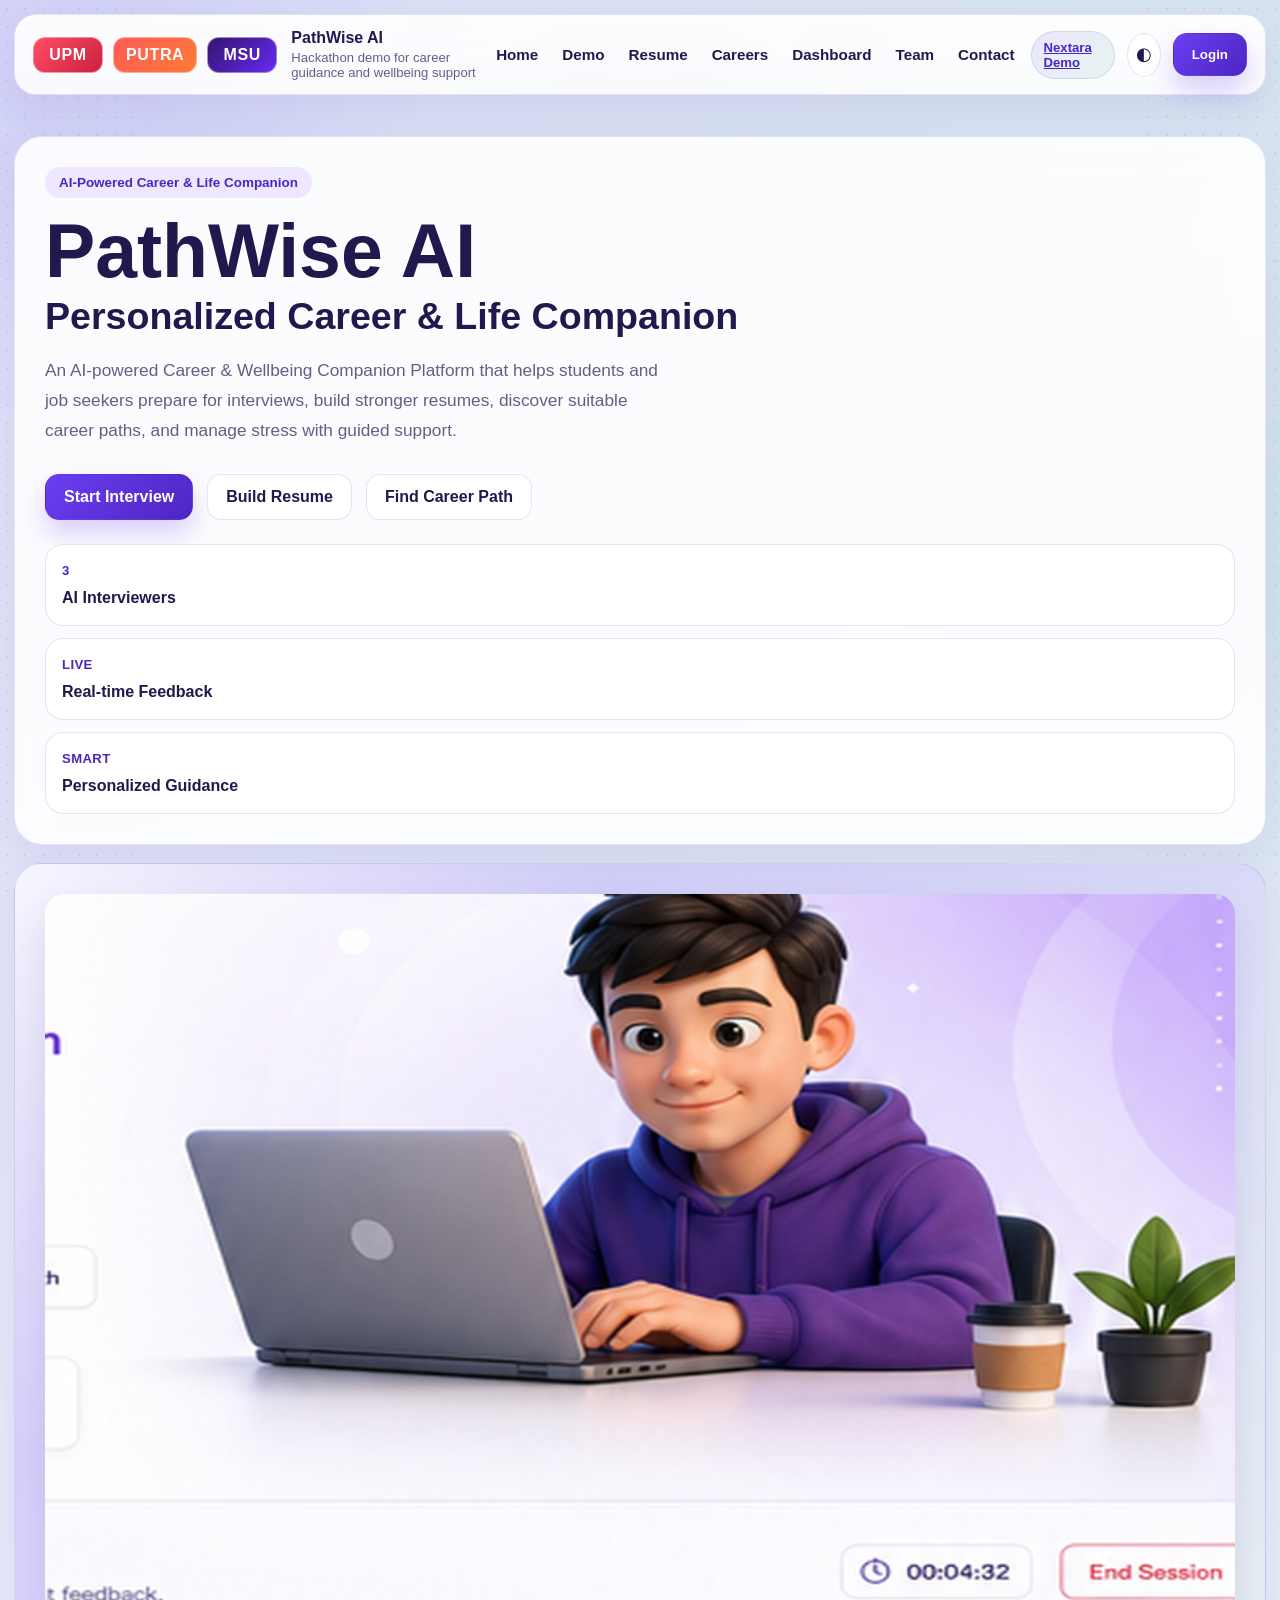
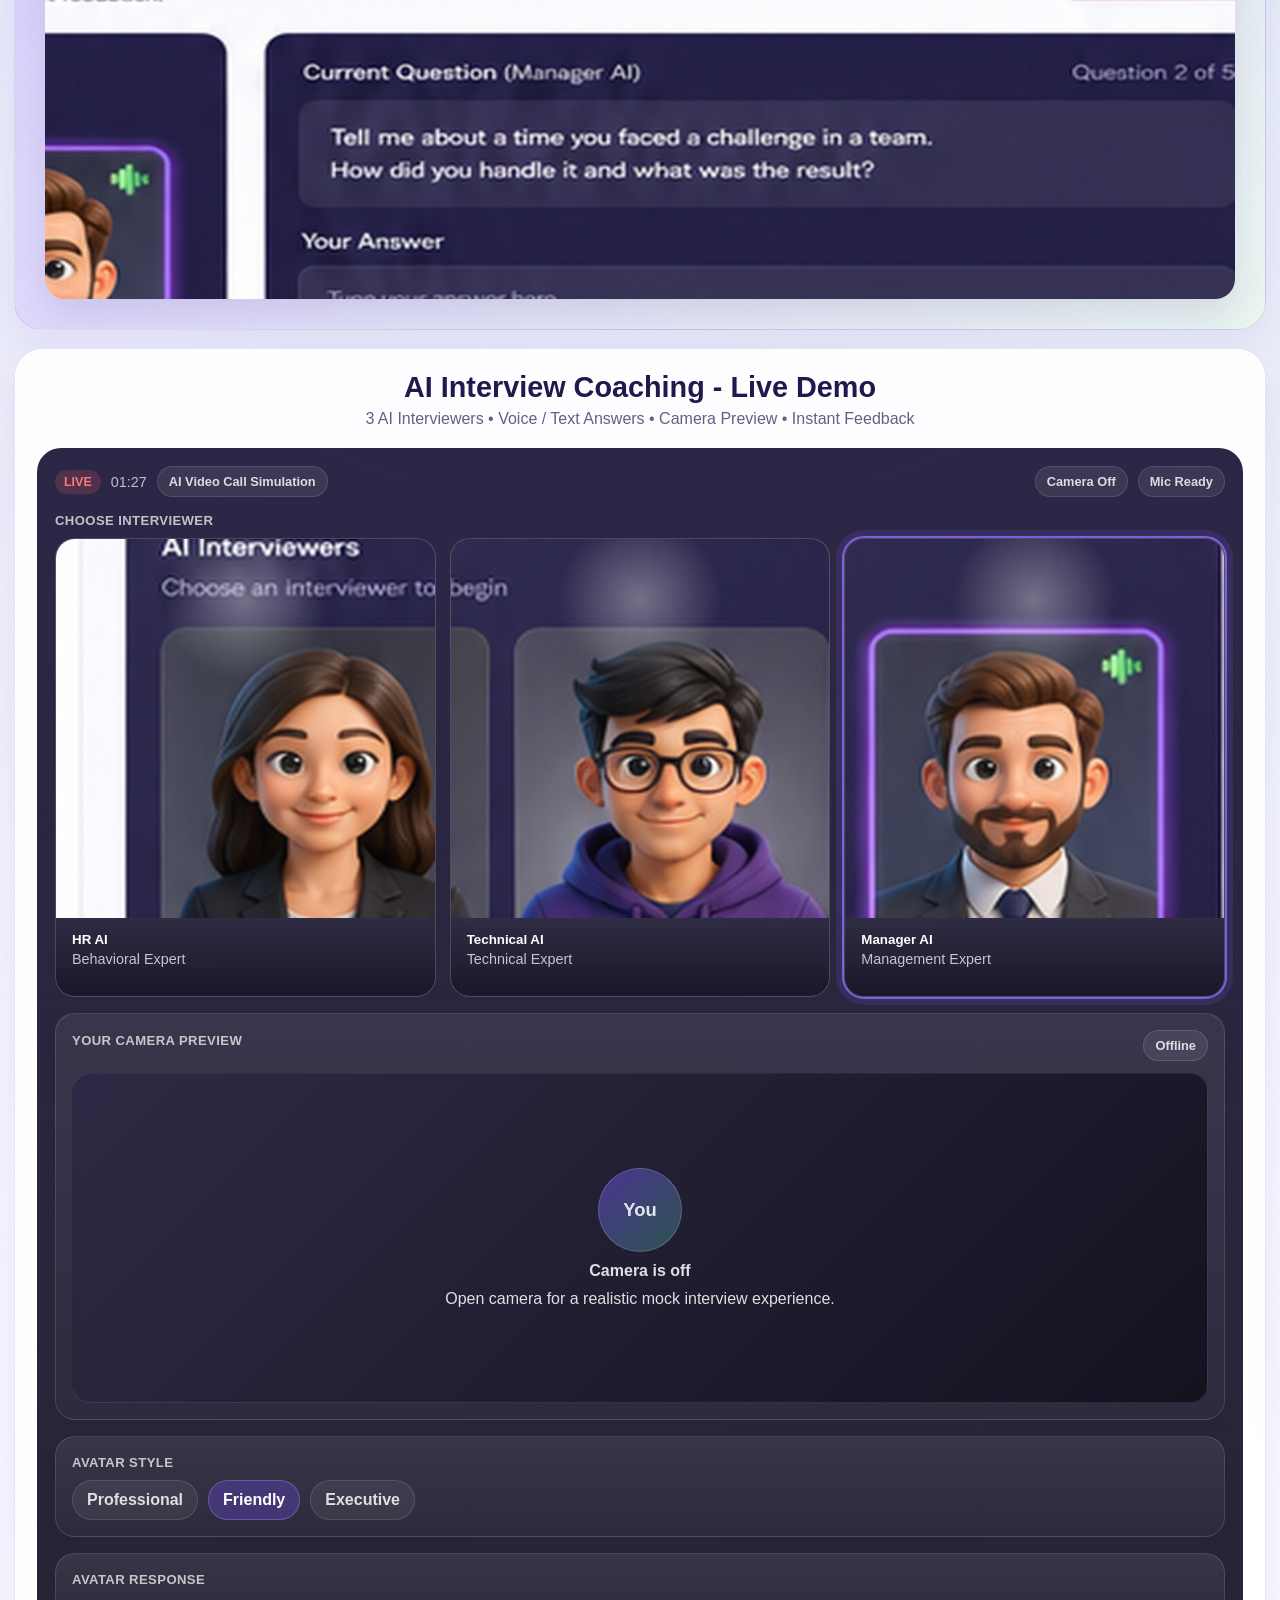
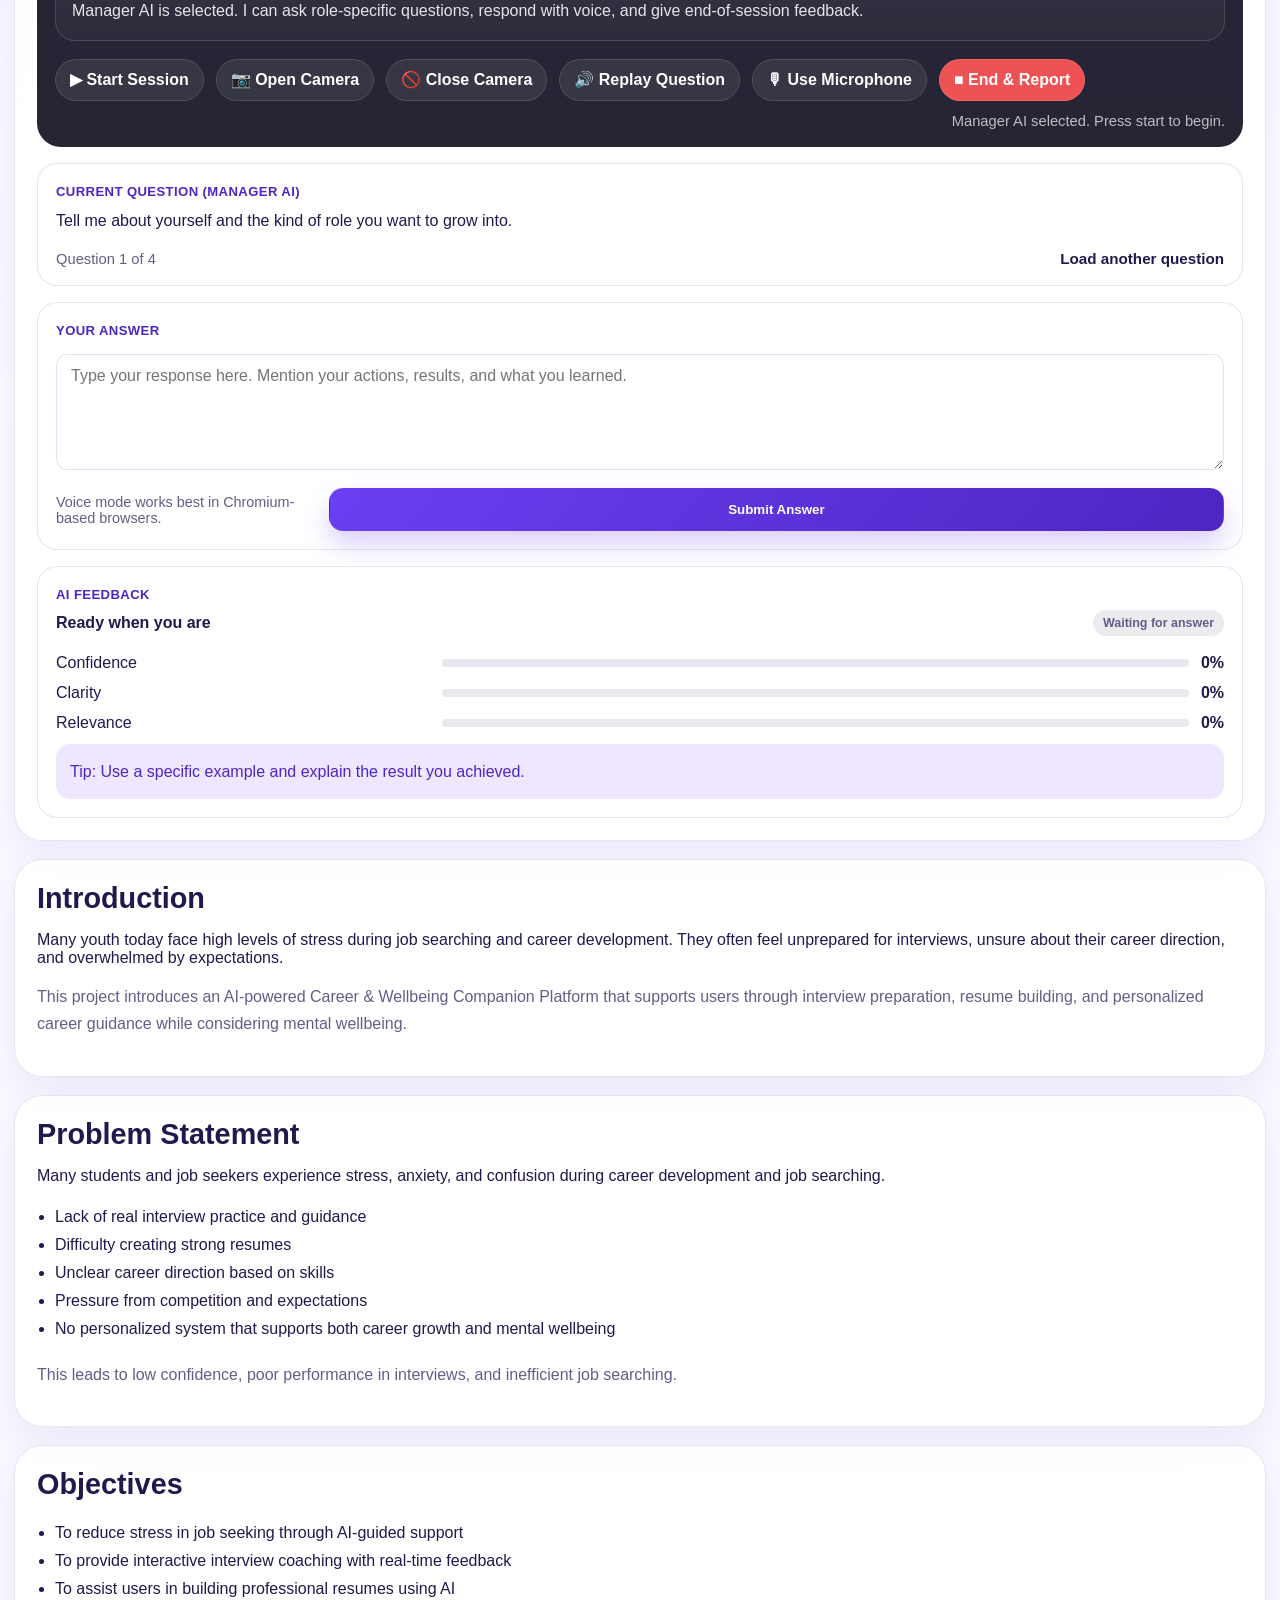
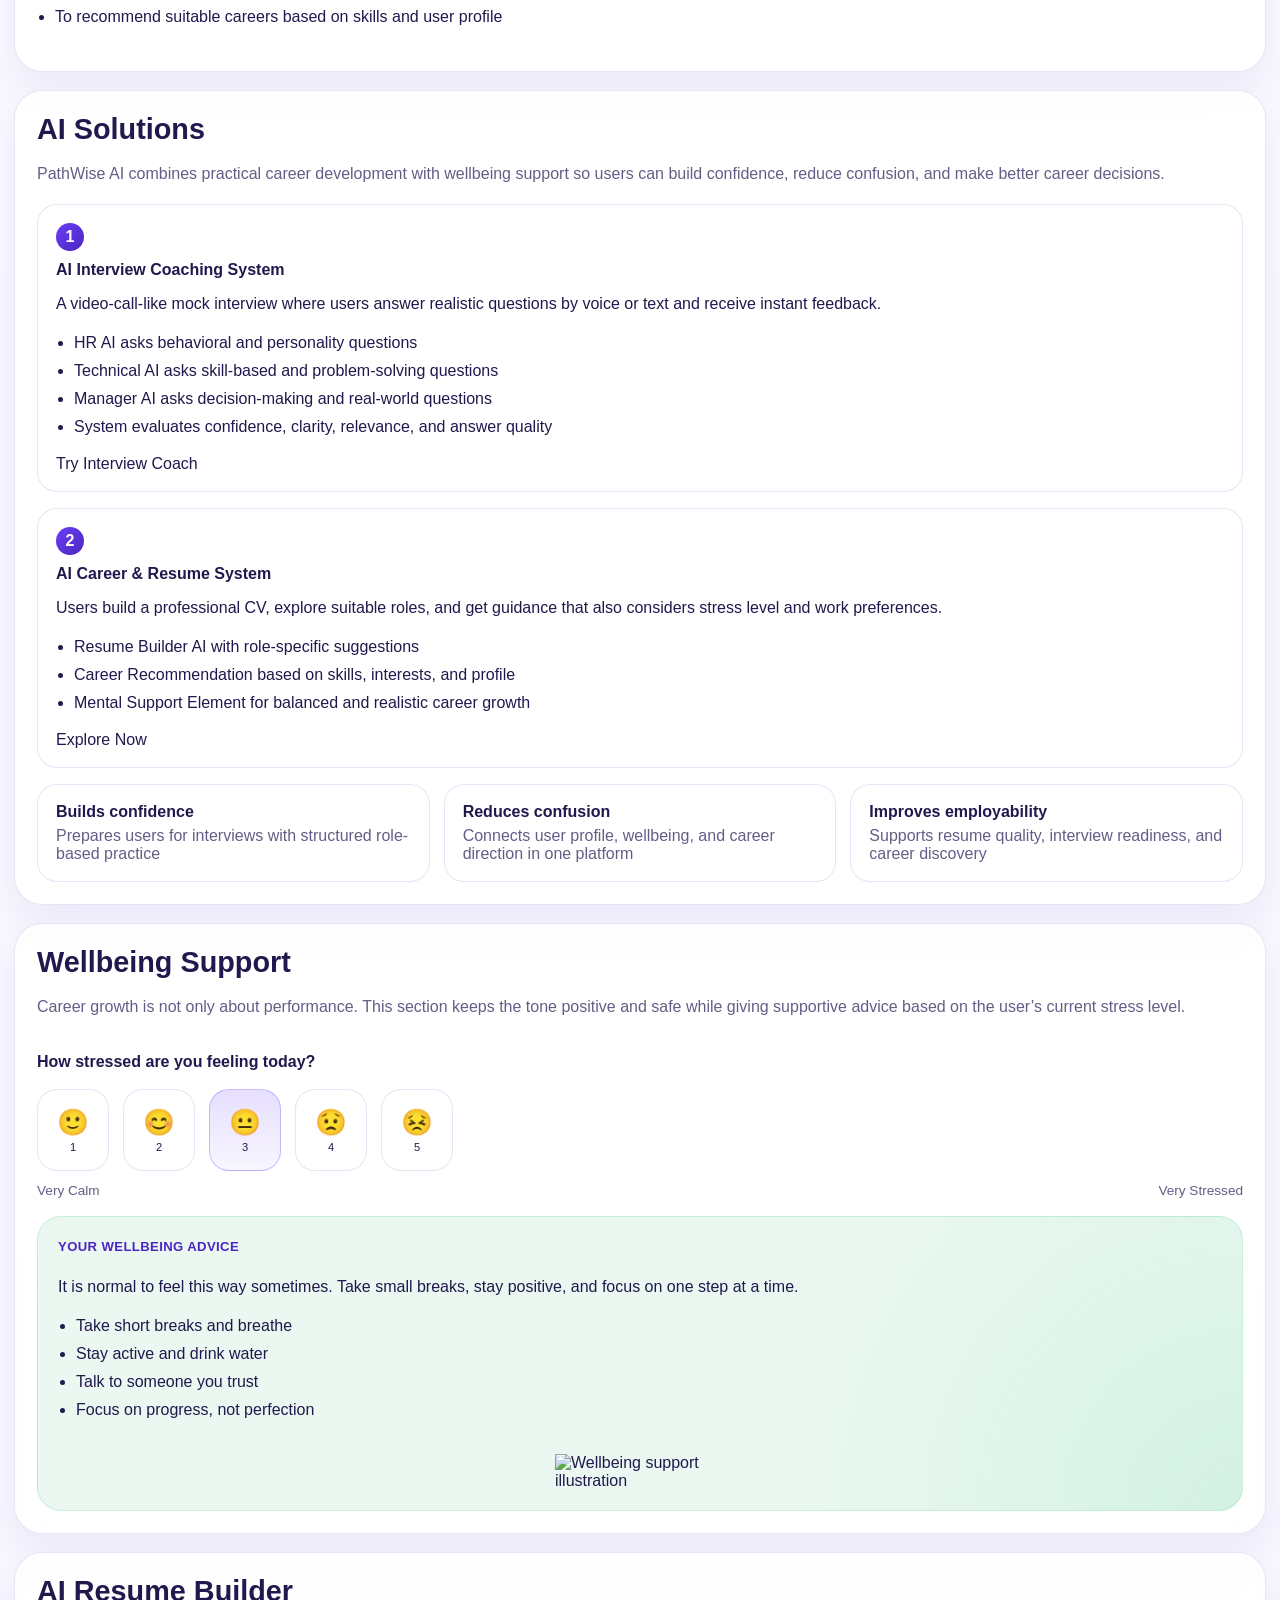
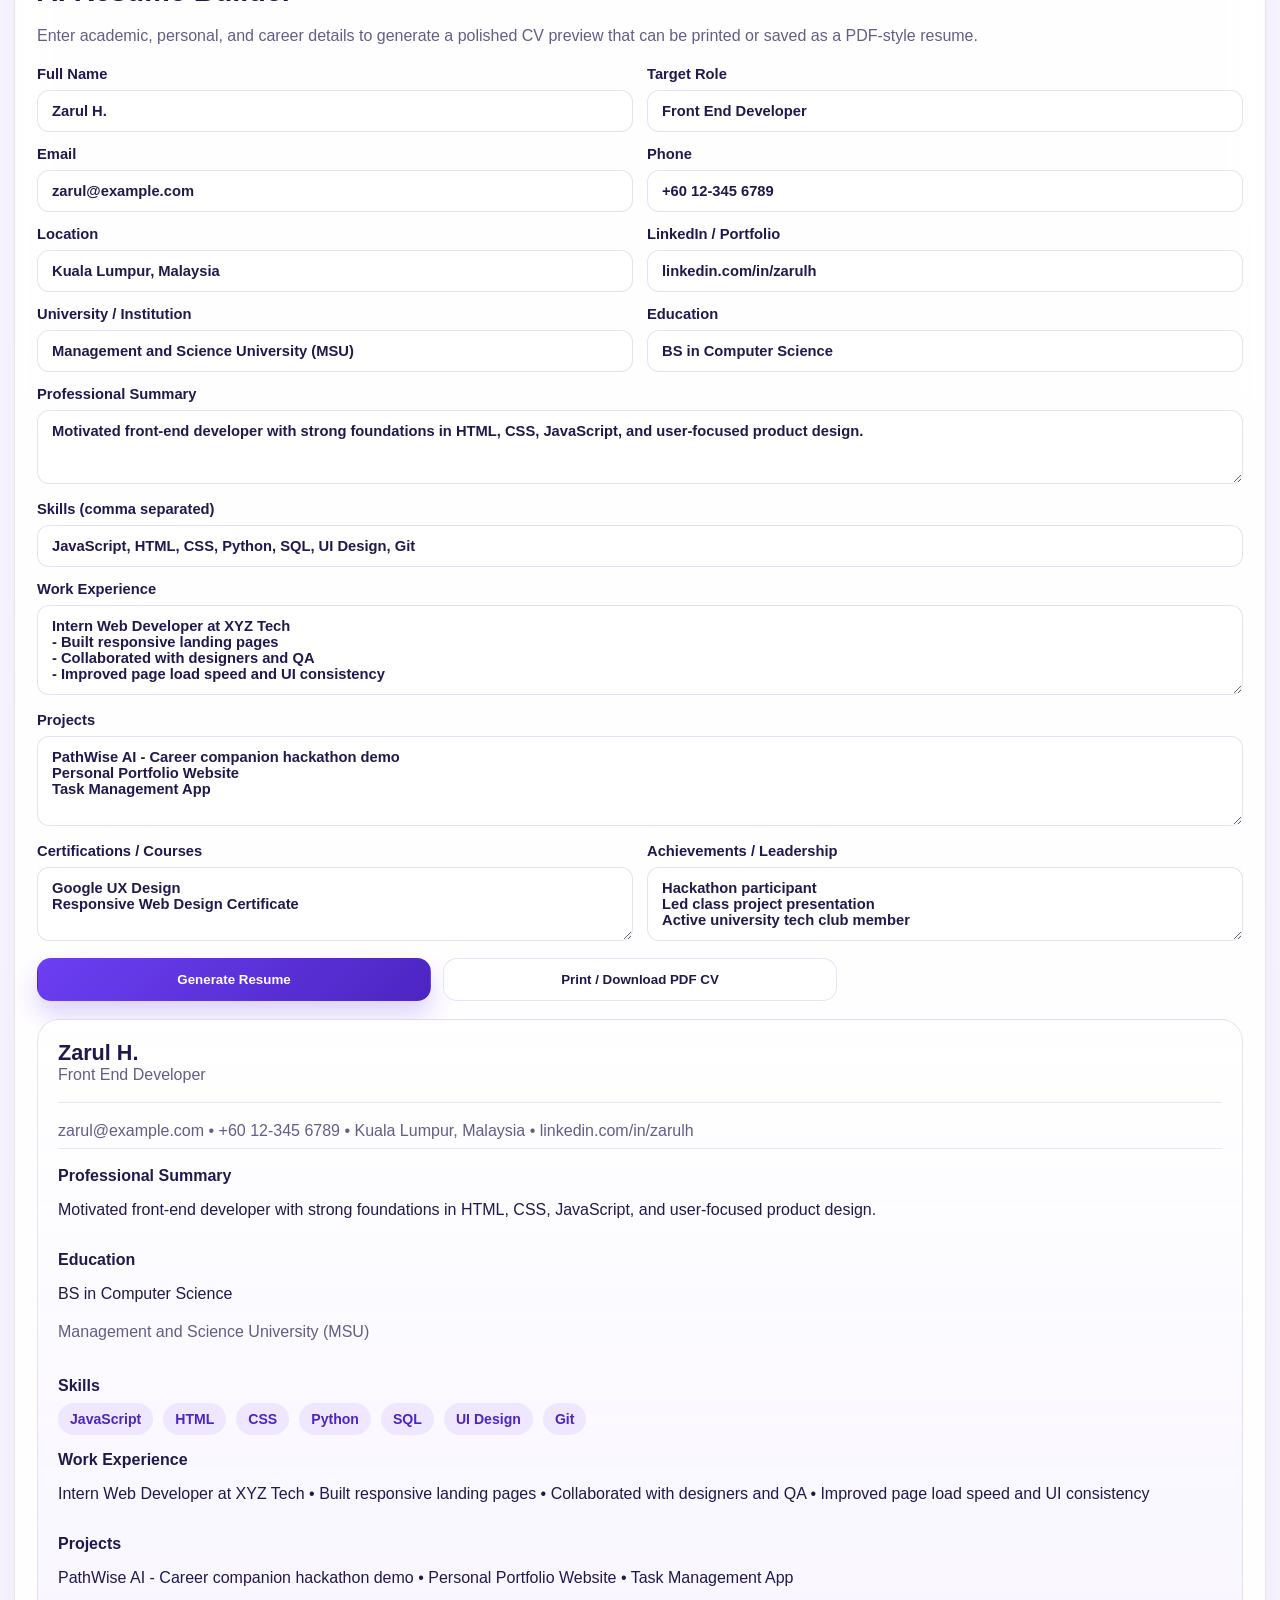
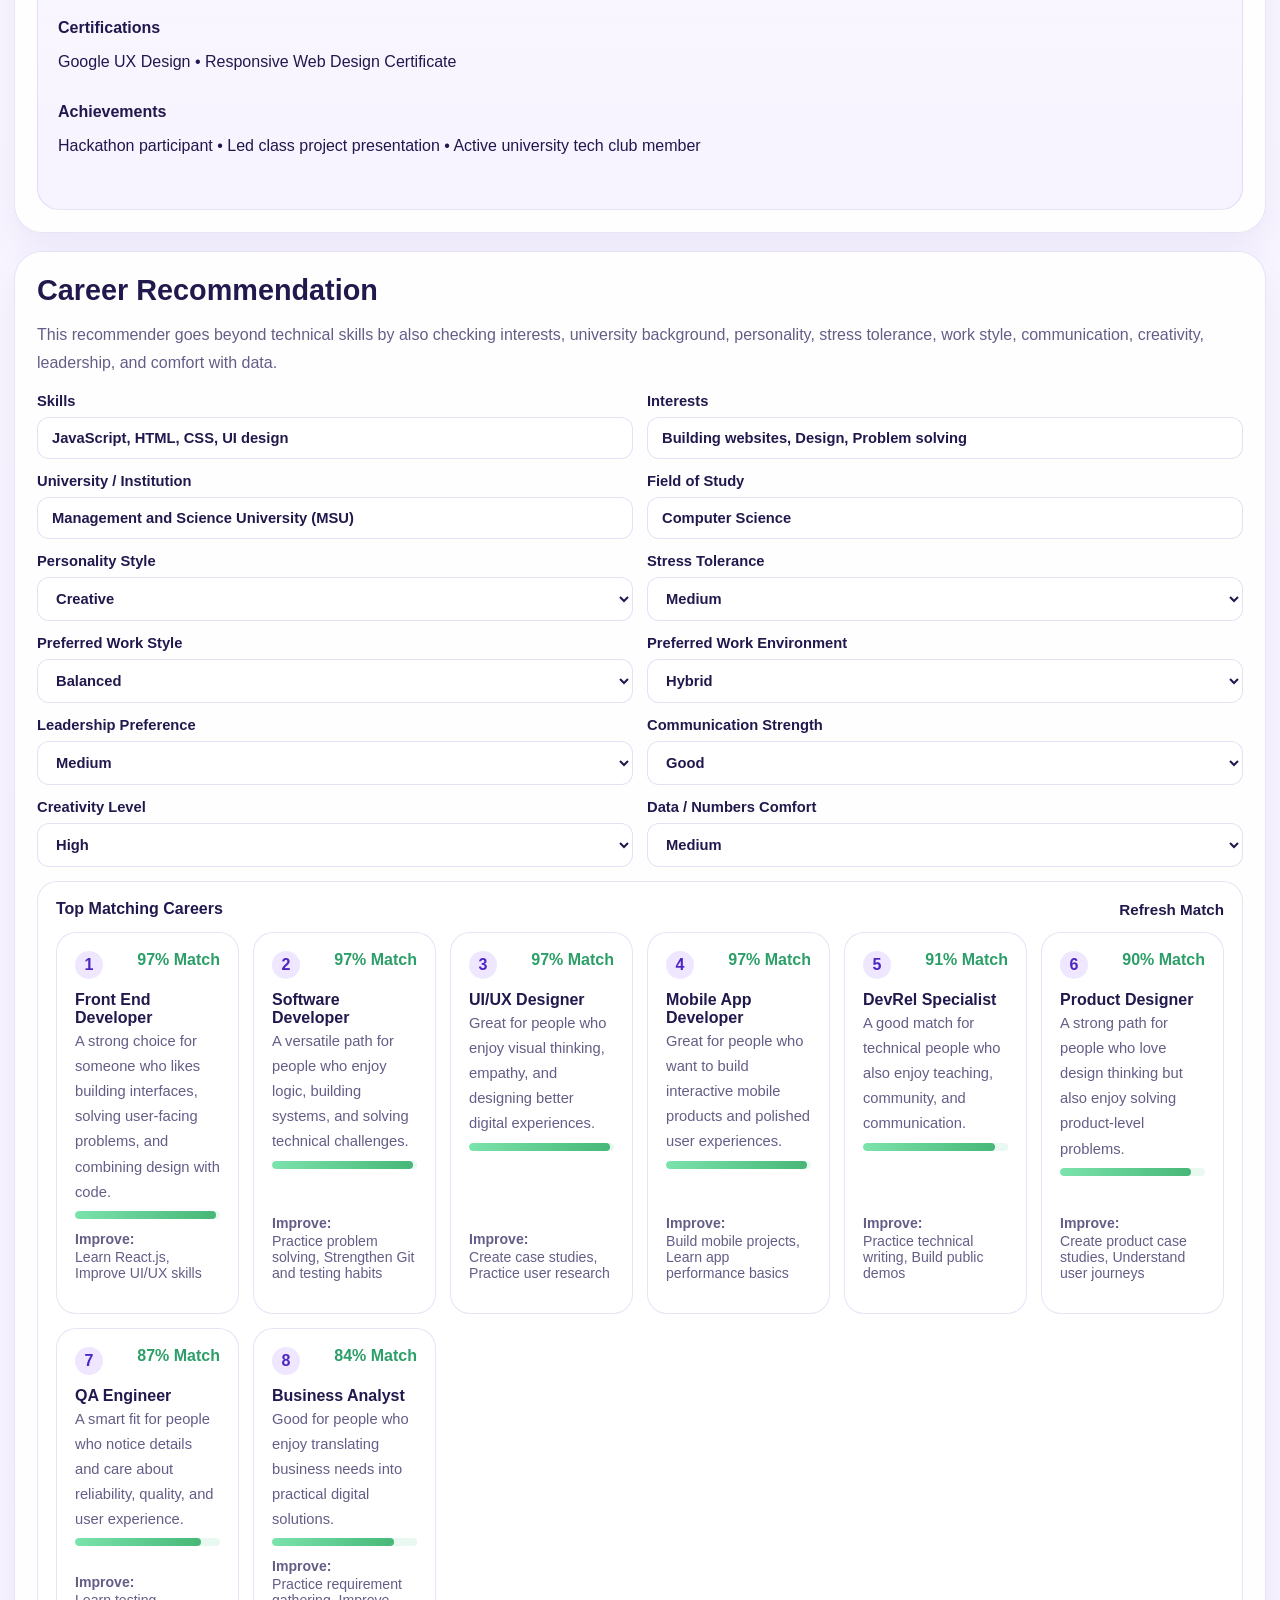
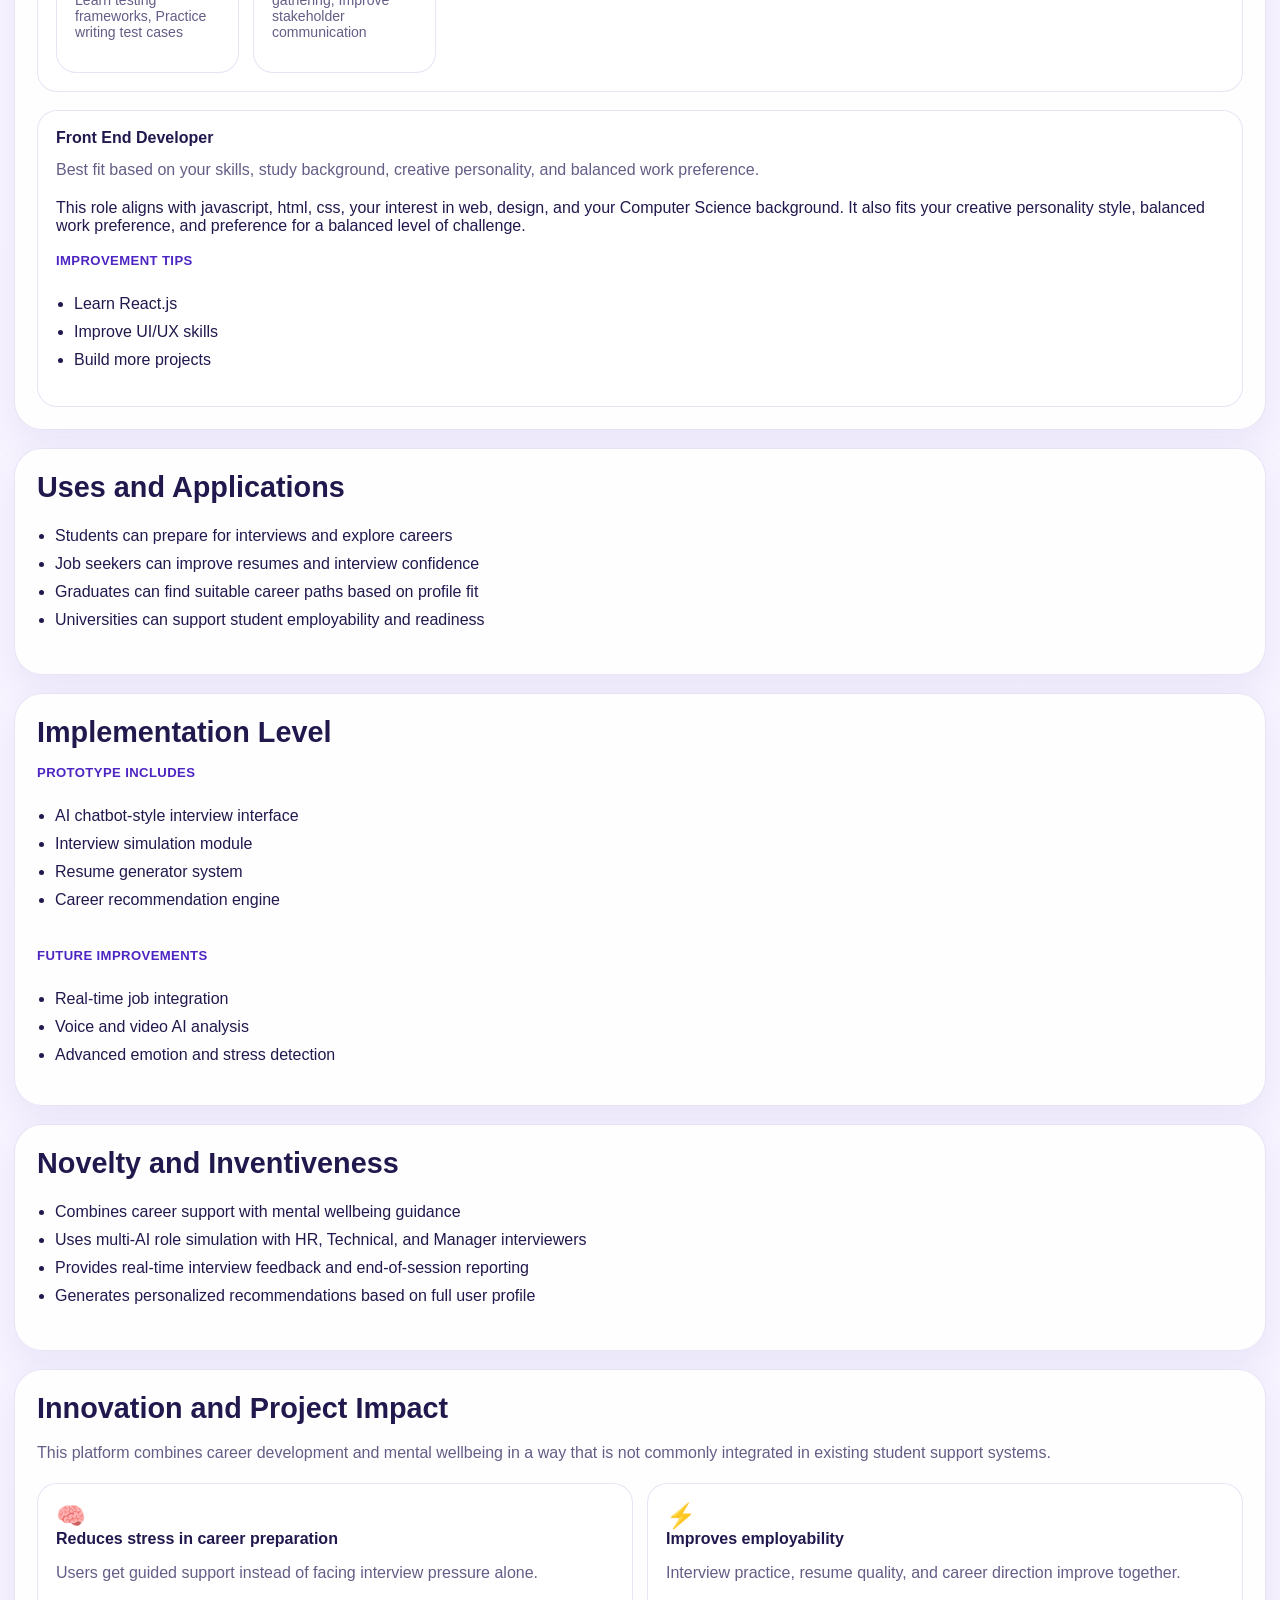
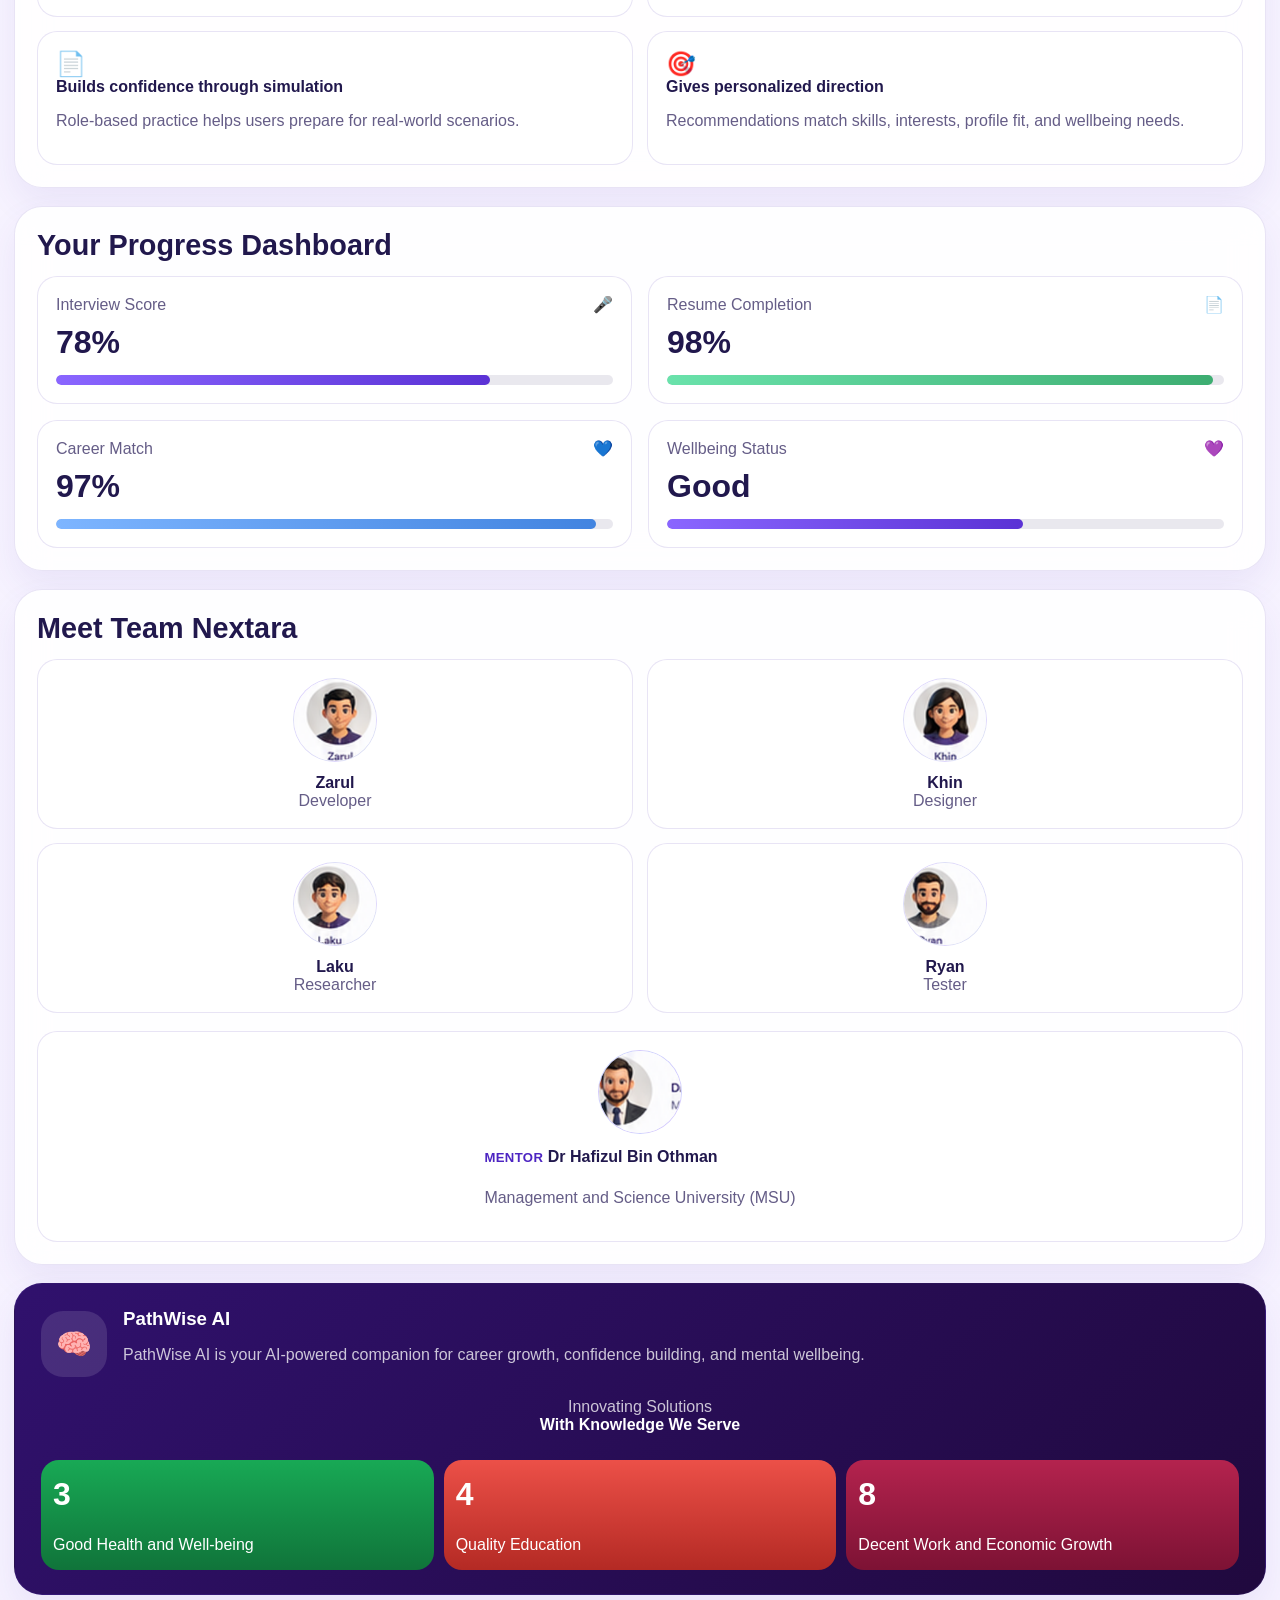
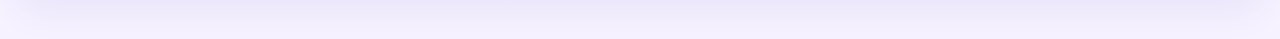
==== index.html @ a73ebfd7 "Fix stuck login popup and close-to-home behavior" ====
<!DOCTYPE html>
<html lang="en">
  <head>
    <meta charset="UTF-8" />
    <meta name="viewport" content="width=device-width, initial-scale=1.0" />
    <title>PathWise AI | Nextara</title>
    <link rel="stylesheet" href="style.css" />
    <script defer src="script.js"></script>
  </head>
  <body>
    <div class="ambient ambient-left"></div>
    <div class="ambient ambient-right"></div>

    <div class="site-shell">
      <header class="topbar" id="home">
        <div class="header-brand">
          <div class="brand-cluster">
            <div class="logo-chip logo-upm">UPM</div>
            <div class="logo-chip logo-putra">PUTRA</div>
            <div class="logo-chip logo-msu">MSU</div>
          </div>
          <div class="brand-text">
            <strong>PathWise AI</strong>
            <span>Hackathon demo for career guidance and wellbeing support</span>
          </div>
        </div>

        <button class="menu-toggle" id="menuToggle" type="button" aria-label="Toggle navigation">
          <span></span>
          <span></span>
          <span></span>
        </button>

        <nav class="main-nav" id="mainNav">
          <a href="#home">Home</a>
          <a href="#interview-demo">Demo</a>
          <a href="#resume-builder">Resume</a>
          <a href="#career-path">Careers</a>
          <a href="#dashboard">Dashboard</a>
          <a href="#team">Team</a>
          <a href="#footer">Contact</a>
        </nav>

        <div class="topbar-actions">
          <a class="header-pill" href="#interview-demo">Nextara Demo</a>
          <button class="theme-toggle" id="themeToggle" type="button" aria-label="Toggle theme">
            <span class="theme-icon">◐</span>
          </button>
          <button class="login-btn" id="loginTriggerBtn" type="button">Login</button>
        </div>
      </header>

      <main>
        <section class="hero-grid section-anchor">
          <div class="hero-panel">
            <span class="eyebrow">AI-Powered Career &amp; Life Companion</span>
            <h1>PathWise AI</h1>
            <h2>Personalized Career &amp; Life Companion</h2>
            <p class="hero-copy">
              An AI-powered Career &amp; Wellbeing Companion Platform that helps
              students and job seekers prepare for interviews, build stronger
              resumes, discover suitable career paths, and manage stress with
              guided support.
            </p>

            <div class="hero-actions">
              <a class="primary-btn" href="#interview-demo">Start Interview</a>
              <a class="secondary-btn" href="#resume-builder">Build Resume</a>
              <a class="secondary-btn" href="#career-path">Find Career Path</a>
            </div>

            <div class="hero-meta">
              <div class="meta-card">
                <span class="meta-label">3</span>
                <strong>AI Interviewers</strong>
              </div>
              <div class="meta-card">
                <span class="meta-label">Live</span>
                <strong>Real-time Feedback</strong>
              </div>
              <div class="meta-card">
                <span class="meta-label">Smart</span>
                <strong>Personalized Guidance</strong>
              </div>
            </div>
          </div>

          <div class="hero-visual">
            <img class="hero-visual-image" src="assets/hero_visual.png" alt="PathWise AI hero illustration" />
          </div>
        </section>

        <section class="section-card interview-demo" id="interview-demo">
          <div class="section-title centered">
            <h3>AI Interview Coaching - Live Demo</h3>
            <p>3 AI Interviewers • Voice / Text Answers • Camera Preview • Instant Feedback</p>
          </div>

          <div class="video-stage avatar-style-friendly" id="videoStage">
            <div class="stage-topbar">
              <div class="stage-status-group">
                <span class="live-pill">LIVE</span>
                <span class="stage-clock" id="stageClock">01:24</span>
                <span class="call-mode-pill">AI Video Call Simulation</span>
              </div>
              <div class="device-status-row">
                <span class="device-pill" id="cameraStatus">Camera Off</span>
                <span class="device-pill" id="micStatus">Mic Ready</span>
              </div>
            </div>

            <div class="stage-toolbar">
              <div>
                <span class="mini-label stage-label">Choose Interviewer</span>
                <div class="speaker-grid">
                  <button class="speaker-card" type="button" data-role="hr">
                    <div class="speaker-avatar hr-avatar">
                      <img class="speaker-photo" src="assets/avatar_hr.png" alt="HR AI avatar" />
                    </div>
                    <div class="speaker-meta">
                      <strong>HR AI</strong>
                      <span>Behavioral Expert</span>
                    </div>
                  </button>

                  <button class="speaker-card" type="button" data-role="technical">
                    <div class="speaker-avatar technical-avatar">
                      <img class="speaker-photo" src="assets/avatar_technical.png" alt="Technical AI avatar" />
                    </div>
                    <div class="speaker-meta">
                      <strong>Technical AI</strong>
                      <span>Technical Expert</span>
                    </div>
                  </button>

                  <button class="speaker-card active" type="button" data-role="manager">
                    <div class="speaker-avatar manager-avatar">
                      <img class="speaker-photo" src="assets/avatar_manager.png" alt="Manager AI avatar" />
                    </div>
                    <div class="speaker-meta">
                      <strong>Manager AI</strong>
                      <span>Management Expert</span>
                    </div>
                  </button>
                </div>
              </div>

              <div class="user-stage-card">
                <div class="user-stage-head">
                  <span class="mini-label stage-label">Your Camera Preview</span>
                  <span class="camera-indicator" id="cameraIndicator">Offline</span>
                </div>
                <div class="user-video-wrap">
                  <video id="userVideo" autoplay muted playsinline></video>
                  <div class="user-video-placeholder" id="userVideoPlaceholder">
                    <div class="user-video-avatar">You</div>
                    <strong>Camera is off</strong>
                    <span>Open camera for a realistic mock interview experience.</span>
                  </div>
                </div>
              </div>
            </div>

            <div class="call-config-bar">
              <div class="avatar-style-picker">
                <span class="mini-label stage-label">Avatar Style</span>
                <div class="style-options">
                  <button class="style-chip" type="button" data-avatar-style="professional">Professional</button>
                  <button class="style-chip active" type="button" data-avatar-style="friendly">Friendly</button>
                  <button class="style-chip" type="button" data-avatar-style="executive">Executive</button>
                </div>
              </div>

              <div class="ai-response-box">
                <span class="mini-label stage-label">Avatar Response</span>
                <p id="aiResponseText">
                  I am ready to start. Choose an interviewer, turn on your camera if
                  you want, and begin the mock call.
                </p>
              </div>
            </div>

            <div class="stage-controls">
              <button class="control-btn" id="startInterviewBtn" type="button">▶ Start Session</button>
              <button class="control-btn" id="openCameraBtn" type="button">📷 Open Camera</button>
              <button class="control-btn" id="closeCameraBtn" type="button">🚫 Close Camera</button>
              <button class="control-btn" id="replayQuestionBtn" type="button">🔊 Replay Question</button>
              <button class="control-btn" id="voiceAnswerBtn" type="button">🎙 Use Microphone</button>
              <button class="control-btn danger-control" id="finishInterviewBtn" type="button">■ End &amp; Report</button>
              <span class="session-status" id="sessionStatus">Ready to begin</span>
            </div>
          </div>

          <div class="demo-panels">
            <article class="mini-panel question-panel">
              <span class="mini-label">Current Question (<span id="questionRoleLabel">Manager AI</span>)</span>
              <p id="questionText">
                Tell me about yourself and the kind of role you want to grow
                into.
              </p>
              <div class="question-footer">
                <span id="questionCounter">Question 1 of 4</span>
                <button class="text-action" id="nextQuestionBtn" type="button">Load another question</button>
              </div>
            </article>

            <article class="mini-panel answer-panel">
              <label class="mini-label" for="answerInput">Your Answer</label>
              <textarea
                id="answerInput"
                rows="5"
                placeholder="Type your response here. Mention your actions, results, and what you learned."
              ></textarea>
              <div class="answer-actions">
                <span class="timer-note" id="voiceSupportNote">Voice mode works best in Chromium-based browsers.</span>
                <button class="primary-btn full-btn" id="submitAnswerBtn" type="button">
                  Submit Answer
                </button>
              </div>
            </article>

            <article class="mini-panel feedback-panel">
              <span class="mini-label">AI Feedback</span>
              <div class="feedback-header">
                <strong id="feedbackHeadline">Ready when you are</strong>
                <span id="feedbackTone" class="feedback-tone neutral">Waiting for answer</span>
              </div>

              <div class="feedback-metric">
                <span>Confidence</span>
                <div class="metric-line">
                  <div class="metric-fill" id="confidenceFill"></div>
                </div>
                <strong id="confidenceScore">0%</strong>
              </div>

              <div class="feedback-metric">
                <span>Clarity</span>
                <div class="metric-line">
                  <div class="metric-fill" id="clarityFill"></div>
                </div>
                <strong id="clarityScore">0%</strong>
              </div>

              <div class="feedback-metric">
                <span>Relevance</span>
                <div class="metric-line">
                  <div class="metric-fill" id="relevanceFill"></div>
                </div>
                <strong id="relevanceScore">0%</strong>
              </div>

              <p class="tip-box" id="feedbackTip">
                Tip: Use a specific example and explain the result you achieved.
              </p>
            </article>
          </div>

          <article class="mini-panel report-panel hidden" id="sessionReport">
            <div class="report-head">
              <div>
                <span class="mini-label">Interview Report</span>
                <h4 id="reportRoleTitle">Technical AI Session Summary</h4>
                <p id="reportVerdict">
                  Complete a short voice or text interview to unlock the final
                  strengths and improvement report.
                </p>
              </div>
              <div class="report-score">
                <span>Overall Score</span>
                <strong id="reportOverallScore">--</strong>
              </div>
            </div>

            <div class="report-grid">
              <div class="report-card">
                <strong>Pros</strong>
                <ul class="bullet-list compact" id="reportPros"></ul>
              </div>
              <div class="report-card">
                <strong>What to Improve</strong>
                <ul class="bullet-list compact" id="reportCons"></ul>
              </div>
              <div class="report-card">
                <strong>Next Steps</strong>
                <ul class="bullet-list compact" id="reportNextSteps"></ul>
              </div>
            </div>

            <div class="report-breakdown" id="reportBreakdown"></div>
            <button class="secondary-btn" id="downloadReportBtn" type="button">Download Report</button>
          </article>
        </section>

        <section class="content-grid">
          <article class="section-card intro-card">
            <div class="section-title">
              <h3>Introduction</h3>
            </div>
            <p>
              Many youth today face high levels of stress during job searching and
              career development. They often feel unprepared for interviews,
              unsure about their career direction, and overwhelmed by
              expectations.
            </p>
            <p class="closing-note">
              This project introduces an AI-powered Career &amp; Wellbeing
              Companion Platform that supports users through interview
              preparation, resume building, and personalized career guidance
              while considering mental wellbeing.
            </p>
          </article>

          <article class="section-card problem-card section-anchor" id="problem">
            <div class="section-title">
              <h3>Problem Statement</h3>
            </div>
            <p>
              Many students and job seekers experience stress, anxiety, and
              confusion during career development and job searching.
            </p>
            <ul class="bullet-list">
              <li>Lack of real interview practice and guidance</li>
              <li>Difficulty creating strong resumes</li>
              <li>Unclear career direction based on skills</li>
              <li>Pressure from competition and expectations</li>
              <li>No personalized system that supports both career growth and mental wellbeing</li>
            </ul>
            <p class="closing-note">
              This leads to low confidence, poor performance in interviews, and
              inefficient job searching.
            </p>
          </article>

          <article class="section-card objectives-card">
            <div class="section-title">
              <h3>Objectives</h3>
            </div>
            <ul class="bullet-list">
              <li>To reduce stress in job seeking through AI-guided support</li>
              <li>To provide interactive interview coaching with real-time feedback</li>
              <li>To assist users in building professional resumes using AI</li>
              <li>To recommend suitable careers based on skills and user profile</li>
            </ul>
          </article>

          <article class="section-card solution-card">
            <div class="section-title">
              <h3>AI Solutions</h3>
            </div>
            <p class="section-lead">
              PathWise AI combines practical career development with wellbeing
              support so users can build confidence, reduce confusion, and make
              better career decisions.
            </p>

            <div class="solution-columns">
              <div class="solution-box">
                <span class="solution-badge">1</span>
                <h4>AI Interview Coaching System</h4>
                <p>
                  A video-call-like mock interview where users answer realistic
                  questions by voice or text and receive instant feedback.
                </p>
                <ul class="bullet-list compact">
                  <li>HR AI asks behavioral and personality questions</li>
                  <li>Technical AI asks skill-based and problem-solving questions</li>
                  <li>Manager AI asks decision-making and real-world questions</li>
                  <li>System evaluates confidence, clarity, relevance, and answer quality</li>
                </ul>
                <button class="text-action jump-btn" type="button" data-jump="#interview-demo">
                  Try Interview Coach
                </button>
              </div>

              <div class="solution-box">
                <span class="solution-badge">2</span>
                <h4>AI Career &amp; Resume System</h4>
                <p>
                  Users build a professional CV, explore suitable roles, and get
                  guidance that also considers stress level and work preferences.
                </p>
                <ul class="bullet-list compact">
                  <li>Resume Builder AI with role-specific suggestions</li>
                  <li>Career Recommendation based on skills, interests, and profile</li>
                  <li>Mental Support Element for balanced and realistic career growth</li>
                </ul>
                <button class="text-action jump-btn" type="button" data-jump="#resume-builder">
                  Explore Now
                </button>
              </div>
            </div>

            <div class="mini-highlight-grid">
              <div class="mini-highlight">
                <strong>Builds confidence</strong>
                <span>Prepares users for interviews with structured role-based practice</span>
              </div>
              <div class="mini-highlight">
                <strong>Reduces confusion</strong>
                <span>Connects user profile, wellbeing, and career direction in one platform</span>
              </div>
              <div class="mini-highlight">
                <strong>Improves employability</strong>
                <span>Supports resume quality, interview readiness, and career discovery</span>
              </div>
            </div>
          </article>

          <article class="section-card wellbeing-card" id="wellbeing">
            <div class="section-title">
              <h3>Wellbeing Support</h3>
            </div>
            <p class="section-lead">
              Career growth is not only about performance. This section keeps the
              tone positive and safe while giving supportive advice based on the
              user’s current stress level.
            </p>

            <div class="wellbeing-layout">
              <div>
                <p class="wellbeing-question">How stressed are you feeling today?</p>
                <div class="stress-selector" id="stressSelector">
                  <button class="stress-btn" type="button" data-level="1">
                    <span>🙂</span>
                    <small>1</small>
                  </button>
                  <button class="stress-btn" type="button" data-level="2">
                    <span>😊</span>
                    <small>2</small>
                  </button>
                  <button class="stress-btn active" type="button" data-level="3">
                    <span>😐</span>
                    <small>3</small>
                  </button>
                  <button class="stress-btn" type="button" data-level="4">
                    <span>😟</span>
                    <small>4</small>
                  </button>
                  <button class="stress-btn" type="button" data-level="5">
                    <span>😣</span>
                    <small>5</small>
                  </button>
                </div>
                <div class="stress-scale">
                  <span>Very Calm</span>
                  <span>Very Stressed</span>
                </div>
              </div>

                <div class="wellbeing-advice">
                  <div class="wellbeing-advice-text">
                    <span class="mini-label">Your Wellbeing Advice</span>
                    <p id="wellbeingMessage">
                      It is normal to feel this way sometimes. Take small breaks, stay
                      positive, and focus on one step at a time.
                    </p>
                    <ul class="bullet-list compact" id="wellbeingTips">
                      <li>Take short breaks and breathe</li>
                      <li>Stay active and drink water</li>
                      <li>Talk to someone you trust</li>
                      <li>Focus on progress, not perfection</li>
                    </ul>
                  </div>
                  <div class="wellbeing-advice-visual">
                    <img src="assets/wellbeing_avatar.png" alt="Wellbeing support illustration" />
                  </div>
                </div>
              </div>
            </article>

            <article class="section-card resume-card section-anchor" id="resume-builder">
              <div class="section-title">
                <h3>AI Resume Builder</h3>
              </div>
              <p class="section-lead">
                Enter academic, personal, and career details to generate a
                polished CV preview that can be printed or saved as a PDF-style
                resume.
              </p>

              <div class="resume-layout">
                <form class="resume-form" id="resumeForm">
                  <div class="form-grid-two">
                    <label>
                      Full Name
                      <input id="resumeName" type="text" value="Zarul H." />
                    </label>
                    <label>
                      Target Role
                      <input id="resumeTargetRole" type="text" value="Front End Developer" />
                    </label>
                  </div>

                  <div class="form-grid-two">
                    <label>
                      Email
                      <input id="resumeEmail" type="email" value="zarul@example.com" />
                    </label>
                    <label>
                      Phone
                      <input id="resumePhone" type="text" value="+60 12-345 6789" />
                    </label>
                  </div>

                  <div class="form-grid-two">
                    <label>
                      Location
                      <input id="resumeLocation" type="text" value="Kuala Lumpur, Malaysia" />
                    </label>
                    <label>
                      LinkedIn / Portfolio
                      <input id="resumePortfolio" type="text" value="linkedin.com/in/zarulh" />
                    </label>
                  </div>

                  <div class="form-grid-two">
                    <label>
                      University / Institution
                      <input id="resumeUniversity" type="text" value="Management and Science University (MSU)" />
                    </label>
                    <label>
                      Education
                      <input id="resumeEducation" type="text" value="BS in Computer Science" />
                    </label>
                  </div>

                  <label>
                    Professional Summary
                    <textarea id="resumeSummary" rows="3">Motivated front-end developer with strong foundations in HTML, CSS, JavaScript, and user-focused product design.</textarea>
                  </label>

                  <label>
                    Skills (comma separated)
                    <input id="resumeSkills" type="text" value="JavaScript, HTML, CSS, Python, SQL, UI Design, Git" />
                  </label>

                  <label>
                    Work Experience
                    <textarea id="resumeExperience" rows="4">Intern Web Developer at XYZ Tech
- Built responsive landing pages
- Collaborated with designers and QA
- Improved page load speed and UI consistency</textarea>
                  </label>

                  <label>
                    Projects
                    <textarea id="resumeProjects" rows="4">PathWise AI - Career companion hackathon demo
Personal Portfolio Website
Task Management App</textarea>
                  </label>

                  <div class="form-grid-two">
                    <label>
                      Certifications / Courses
                      <textarea id="resumeCertifications" rows="3">Google UX Design
Responsive Web Design Certificate</textarea>
                    </label>
                    <label>
                      Achievements / Leadership
                      <textarea id="resumeAchievements" rows="3">Hackathon participant
Led class project presentation
Active university tech club member</textarea>
                    </label>
                  </div>

                  <div class="resume-actions">
                    <button class="primary-btn full-btn" id="generateResumeBtn" type="button">
                      Generate Resume
                    </button>
                    <button class="secondary-btn full-btn" id="downloadResumePdfBtn" type="button">
                      Print / Download PDF CV
                    </button>
                  </div>
                </form>

                <div class="resume-preview" id="resumePreview">
                  <div class="resume-preview-header">
                    <strong id="previewName">Zarul H.</strong>
                    <span id="previewRole">Front End Developer</span>
                  </div>
                  <div class="resume-preview-contact" id="previewContact">
                    zarul@example.com • +60 12-345 6789 • Kuala Lumpur, Malaysia • linkedin.com/in/zarulh
                  </div>
                  <div class="resume-preview-body">
                    <div>
                      <h4>Professional Summary</h4>
                      <p id="previewSummary">Motivated front-end developer with strong foundations in HTML, CSS, JavaScript, and user-focused product design.</p>
                    </div>
                    <div>
                      <h4>Education</h4>
                      <p id="previewEducation">BS in Computer Science</p>
                      <p class="preview-subtext" id="previewUniversity">Management and Science University (MSU)</p>
                    </div>
                    <div>
                      <h4>Skills</h4>
                      <div class="tag-list" id="previewSkills"></div>
                    </div>
                    <div>
                      <h4>Work Experience</h4>
                      <p id="previewExperience">Intern Web Developer at XYZ Tech</p>
                    </div>
                    <div>
                      <h4>Projects</h4>
                      <p id="previewProjects">PathWise AI - Career companion hackathon demo</p>
                    </div>
                    <div>
                      <h4>Certifications</h4>
                      <p id="previewCertifications">Google UX Design</p>
                    </div>
                    <div>
                      <h4>Achievements</h4>
                      <p id="previewAchievements">Hackathon participant</p>
                    </div>
                  </div>
                </div>
              </div>
            </article>

            <article class="section-card career-card section-anchor" id="career-path">
              <div class="section-title">
                <h3>Career Recommendation</h3>
              </div>
              <p class="section-lead">
                This recommender goes beyond technical skills by also checking
                interests, university background, personality, stress tolerance,
                work style, communication, creativity, leadership, and comfort
                with data.
              </p>

              <form class="career-form" id="careerForm">
                <div class="career-top-fields expanded-career-fields">
                  <label>
                    Skills
                    <input id="careerSkills" type="text" value="JavaScript, HTML, CSS, UI design" />
                  </label>
                  <label>
                    Interests
                    <input id="careerInterests" type="text" value="Building websites, Design, Problem solving" />
                  </label>
                  <label>
                    University / Institution
                    <input id="careerUniversity" type="text" value="Management and Science University (MSU)" />
                  </label>
                  <label>
                    Field of Study
                    <input id="careerFieldOfStudy" type="text" value="Computer Science" />
                  </label>
                  <label>
                    Personality Style
                    <select id="careerPersonality">
                      <option value="analytical">Analytical</option>
                      <option value="creative" selected>Creative</option>
                      <option value="supportive">Supportive</option>
                      <option value="leader">Leadership-Oriented</option>
                    </select>
                  </label>
                  <label>
                    Stress Tolerance
                    <select id="stressTolerance">
                      <option value="low">Low</option>
                      <option value="medium" selected>Medium</option>
                      <option value="high">High</option>
                    </select>
                  </label>
                  <label>
                    Preferred Work Style
                    <select id="workStyle">
                      <option value="solo">Focused / Solo</option>
                      <option value="balanced" selected>Balanced</option>
                      <option value="collaborative">Highly Collaborative</option>
                    </select>
                  </label>
                  <label>
                    Preferred Work Environment
                    <select id="careerEnvironment">
                      <option value="remote">Remote</option>
                      <option value="hybrid" selected>Hybrid</option>
                      <option value="office">Office</option>
                      <option value="field">Hands-on / Field Work</option>
                    </select>
                  </label>
                  <label>
                    Leadership Preference
                    <select id="careerLeadership">
                      <option value="low">Low</option>
                      <option value="medium" selected>Medium</option>
                      <option value="high">High</option>
                    </select>
                  </label>
                  <label>
                    Communication Strength
                    <select id="careerCommunication">
                      <option value="developing">Developing</option>
                      <option value="good" selected>Good</option>
                      <option value="strong">Strong</option>
                    </select>
                  </label>
                  <label>
                    Creativity Level
                    <select id="careerCreativity">
                      <option value="low">Low</option>
                      <option value="medium">Medium</option>
                      <option value="high" selected>High</option>
                    </select>
                  </label>
                  <label>
                    Data / Numbers Comfort
                    <select id="careerDataComfort">
                      <option value="low">Low</option>
                      <option value="medium" selected>Medium</option>
                      <option value="high">High</option>
                    </select>
                  </label>
                </div>

                <div class="career-results">
                  <div class="career-list">
                    <div class="career-list-head">
                    <strong>Top Matching Careers</strong>
                    <button class="text-action" id="recommendCareerBtn" type="button">
                      Refresh Match
                    </button>
                    </div>
                    <div id="careerResults"></div>
                  </div>

                  <div class="career-explanation">
                    <strong id="topCareerName">Front End Developer</strong>
                    <p class="career-fit-meta" id="careerFitMeta">Best fit based on your skills, interests, study background, and work preferences.</p>
                    <p id="careerReason">
                      Your skills in JavaScript, HTML, CSS and problem solving match
                      well with this role. You enjoy creative work and building user
                      interfaces.
                    </p>
                  <div>
                    <span class="mini-label">Improvement Tips</span>
                    <ul class="bullet-list compact" id="careerTips">
                      <li>Learn React.js</li>
                      <li>Improve UI/UX skills</li>
                      <li>Build more projects</li>
                    </ul>
                  </div>
                </div>
              </div>
            </form>
            </article>

          <article class="section-card uses-card">
            <div class="section-title">
              <h3>Uses and Applications</h3>
            </div>
            <ul class="bullet-list">
              <li>Students can prepare for interviews and explore careers</li>
              <li>Job seekers can improve resumes and interview confidence</li>
              <li>Graduates can find suitable career paths based on profile fit</li>
              <li>Universities can support student employability and readiness</li>
            </ul>
          </article>

          <article class="section-card implementation-card">
            <div class="section-title">
              <h3>Implementation Level</h3>
            </div>
            <div class="detail-stack">
              <div>
                <span class="mini-label">Prototype Includes</span>
                <ul class="bullet-list compact">
                  <li>AI chatbot-style interview interface</li>
                  <li>Interview simulation module</li>
                  <li>Resume generator system</li>
                  <li>Career recommendation engine</li>
                </ul>
              </div>
              <div>
                <span class="mini-label">Future Improvements</span>
                <ul class="bullet-list compact">
                  <li>Real-time job integration</li>
                  <li>Voice and video AI analysis</li>
                  <li>Advanced emotion and stress detection</li>
                </ul>
              </div>
            </div>
          </article>

          <article class="section-card novelty-card">
            <div class="section-title">
              <h3>Novelty and Inventiveness</h3>
            </div>
            <ul class="bullet-list">
              <li>Combines career support with mental wellbeing guidance</li>
              <li>Uses multi-AI role simulation with HR, Technical, and Manager interviewers</li>
              <li>Provides real-time interview feedback and end-of-session reporting</li>
              <li>Generates personalized recommendations based on full user profile</li>
            </ul>
          </article>

          <article class="section-card impact-card section-anchor" id="impact">
            <div class="section-title">
              <h3>Innovation and Project Impact</h3>
            </div>
            <p class="section-lead">
              This platform combines career development and mental wellbeing in a
              way that is not commonly integrated in existing student support
              systems.
            </p>

            <div class="impact-grid">
              <div class="impact-item">
                <span>🧠</span>
                <div>
                  <strong>Reduces stress in career preparation</strong>
                  <p>Users get guided support instead of facing interview pressure alone.</p>
                </div>
              </div>
              <div class="impact-item">
                <span>⚡</span>
                <div>
                  <strong>Improves employability</strong>
                  <p>Interview practice, resume quality, and career direction improve together.</p>
                </div>
              </div>
              <div class="impact-item">
                <span>📄</span>
                <div>
                  <strong>Builds confidence through simulation</strong>
                  <p>Role-based practice helps users prepare for real-world scenarios.</p>
                </div>
              </div>
              <div class="impact-item">
                <span>🎯</span>
                <div>
                  <strong>Gives personalized direction</strong>
                  <p>Recommendations match skills, interests, profile fit, and wellbeing needs.</p>
                </div>
              </div>
            </div>
          </article>

          <article class="section-card dashboard-card section-anchor" id="dashboard">
            <div class="section-title">
              <h3>Your Progress Dashboard</h3>
            </div>

            <div class="dashboard-grid">
              <div class="dashboard-metric">
                <div class="metric-head">
                  <span>Interview Score</span>
                  <span>🎤</span>
                </div>
                <strong class="metric-number" id="dashboardInterviewScore" data-target="78">78%</strong>
                <div class="metric-line large">
                  <div class="metric-fill purple-fill" id="dashboardInterviewBar"></div>
                </div>
              </div>

              <div class="dashboard-metric">
                <div class="metric-head">
                  <span>Resume Completion</span>
                  <span>📄</span>
                </div>
                <strong class="metric-number" id="dashboardResumeScore" data-target="90">90%</strong>
                <div class="metric-line large">
                  <div class="metric-fill green-fill" id="dashboardResumeBar"></div>
                </div>
              </div>

              <div class="dashboard-metric">
                <div class="metric-head">
                  <span>Career Match</span>
                  <span>💙</span>
                </div>
                <strong class="metric-number" id="dashboardCareerScore" data-target="92">92%</strong>
                <div class="metric-line large">
                  <div class="metric-fill blue-fill" id="dashboardCareerBar"></div>
                </div>
              </div>

              <div class="dashboard-metric">
                <div class="metric-head">
                  <span>Wellbeing Status</span>
                  <span>💜</span>
                </div>
                <strong class="status-number" id="dashboardWellbeingStatus">Good</strong>
                <div class="metric-line large">
                  <div class="metric-fill purple-fill" id="dashboardWellbeingBar"></div>
                </div>
              </div>
            </div>
          </article>

          <article class="section-card team-card section-anchor" id="team">
            <div class="section-title">
              <h3>Meet Team Nextara</h3>
            </div>

            <div class="team-layout">
              <div class="team-members">
                <div class="person-card">
                  <div class="person-avatar"><img src="assets/team_zarul.png" alt="Zarul avatar" /></div>
                  <strong>Zarul</strong>
                  <span>Developer</span>
                </div>
                <div class="person-card">
                  <div class="person-avatar"><img src="assets/team_khin.png" alt="Khin avatar" /></div>
                  <strong>Khin</strong>
                  <span>Designer</span>
                </div>
                <div class="person-card">
                  <div class="person-avatar"><img src="assets/team_laku.png" alt="Laku avatar" /></div>
                  <strong>Laku</strong>
                  <span>Researcher</span>
                </div>
                <div class="person-card">
                  <div class="person-avatar"><img src="assets/team_ryan.png" alt="Ryan avatar" /></div>
                  <strong>Ryan</strong>
                  <span>Tester</span>
                </div>
              </div>

              <div class="mentor-card">
                <div class="person-avatar mentor-avatar"><img src="assets/mentor_avatar.png" alt="Mentor avatar" /></div>
                <div>
                  <span class="mini-label">Mentor</span>
                  <strong>Dr Hafizul Bin Othman</strong>
                  <p>Management and Science University (MSU)</p>
                </div>
              </div>
            </div>
          </article>
        </section>
      </main>

      <footer class="footer-card" id="footer">
        <div class="footer-brand">
          <div class="footer-icon">🧠</div>
          <div>
            <h3>PathWise AI</h3>
            <p>
              PathWise AI is your AI-powered companion for career growth,
              confidence building, and mental wellbeing.
            </p>
          </div>
        </div>

        <div class="footer-motto">
          <span>Innovating Solutions</span>
          <strong>With Knowledge We Serve</strong>
        </div>

        <div class="sdg-grid">
          <div class="sdg-card sdg-3">
            <strong>3</strong>
            <span>Good Health and Well-being</span>
          </div>
          <div class="sdg-card sdg-4">
            <strong>4</strong>
            <span>Quality Education</span>
          </div>
          <div class="sdg-card sdg-8">
            <strong>8</strong>
            <span>Decent Work and Economic Growth</span>
          </div>
        </div>
      </footer>

      <div class="auth-modal hidden" id="authModal" aria-hidden="true">
        <button class="auth-backdrop" id="authBackdrop" type="button" aria-label="Close login dialog"></button>
        <div class="auth-dialog" role="dialog" aria-modal="true" aria-labelledby="authTitle">
          <a class="auth-close" id="authCloseBtn" href="#home" aria-label="Close login dialog">×</a>

          <div class="auth-header">
            <span class="eyebrow">PathWise AI Access</span>
            <h3 id="authTitle">Continue to Login</h3>
            <p id="authSubtitle">
              Enter your email first. If the account exists, you can sign in. If not, you can register a new local demo account.
            </p>
          </div>

          <form class="auth-form" id="authForm">
            <label>
              Email
              <input id="authEmail" type="email" placeholder="Enter your email" required />
            </label>

            <label class="hidden" id="authFullnameField">
              Full Name
              <input id="authFullName" type="text" placeholder="Enter your full name" />
            </label>

            <label class="hidden" id="authPasswordField">
              Password
              <input id="authPassword" type="password" placeholder="Enter your password" />
            </label>

            <label class="hidden" id="authConfirmField">
              Confirm Password
              <input id="authConfirmPassword" type="password" placeholder="Confirm your password" />
            </label>

            <p class="auth-message hidden" id="authMessage"></p>

            <div class="auth-actions">
              <button class="secondary-btn full-btn" id="authBackBtn" type="button">Cancel</button>
              <button class="primary-btn full-btn" id="authSubmitBtn" type="submit">OK</button>
            </div>
          </form>
        </div>
      </div>
    </div>
  </body>
</html>
---- style.css ----
:root {
  --bg: #f6f2ff;
  --surface: rgba(255, 255, 255, 0.9);
  --surface-strong: #ffffff;
  --stroke: rgba(95, 67, 182, 0.14);
  --text: #21184d;
  --muted: #655d87;
  --primary: #6b3ff2;
  --primary-dark: #4d25c2;
  --primary-soft: #efe7ff;
  --green: #48c78e;
  --green-soft: #eaf8f1;
  --blue: #4b93ff;
  --blue-soft: #edf4ff;
  --shadow: 0 24px 60px rgba(53, 31, 126, 0.12);
  --shadow-soft: 0 16px 35px rgba(85, 58, 173, 0.08);
  --radius-xl: 28px;
  --radius-lg: 22px;
  --radius-md: 16px;
  --radius-sm: 12px;
  --container: 1520px;
}

body.dark-mode {
  --bg: #160f2f;
  --surface: rgba(28, 21, 58, 0.92);
  --surface-strong: #231a4c;
  --stroke: rgba(208, 195, 255, 0.12);
  --text: #f6f3ff;
  --muted: #c8c2eb;
  --primary-soft: rgba(137, 104, 255, 0.18);
  --green-soft: rgba(72, 199, 142, 0.14);
  --blue-soft: rgba(75, 147, 255, 0.14);
  --shadow: 0 24px 70px rgba(0, 0, 0, 0.35);
  --shadow-soft: 0 16px 35px rgba(0, 0, 0, 0.2);
}

* {
  box-sizing: border-box;
}

html {
  scroll-behavior: smooth;
}

body {
  margin: 0;
  min-height: 100vh;
  font-family: "Trebuchet MS", "Segoe UI", sans-serif;
  background:
    radial-gradient(circle at top left, rgba(140, 105, 255, 0.18), transparent 28%),
    radial-gradient(circle at top right, rgba(72, 199, 142, 0.16), transparent 24%),
    linear-gradient(180deg, #fcfbff 0%, var(--bg) 100%);
  color: var(--text);
  position: relative;
  overflow-x: hidden;
}

body::before,
body::after {
  content: "";
  position: fixed;
  top: 0;
  bottom: 0;
  width: 160px;
  pointer-events: none;
  opacity: 0.4;
  background-image: radial-gradient(circle, rgba(130, 102, 235, 0.32) 1.4px, transparent 1.4px);
  background-size: 18px 18px;
  z-index: 0;
}

body::before {
  left: -20px;
}

body::after {
  right: -20px;
}

.ambient {
  position: fixed;
  width: 420px;
  height: 420px;
  border-radius: 50%;
  filter: blur(80px);
  opacity: 0.45;
  pointer-events: none;
  z-index: 0;
}

.ambient-left {
  top: -120px;
  left: -120px;
  background: rgba(130, 104, 255, 0.22);
}

.ambient-right {
  right: -150px;
  bottom: 120px;
  background: rgba(72, 199, 142, 0.16);
}

.site-shell {
  position: relative;
  z-index: 1;
  max-width: var(--container);
  margin: 0 auto 24px;
  padding: 118px 14px 20px;
}

.topbar,
.section-card,
.hero-panel,
.hero-visual,
.footer-card {
  background: var(--surface);
  backdrop-filter: blur(16px);
  border: 1px solid var(--stroke);
  box-shadow: var(--shadow-soft);
}

.topbar {
  position: fixed;
  top: 14px;
  left: 50%;
  transform: translateX(-50%);
  width: min(calc(100% - 28px), var(--container));
  z-index: 40;
  display: flex;
  align-items: center;
  justify-content: space-between;
  gap: 16px;
  padding: 14px 18px;
  border-radius: 22px;
  background:
    linear-gradient(180deg, rgba(255, 255, 255, 0.94), rgba(255, 255, 255, 0.88)),
    radial-gradient(circle at center, rgba(134, 102, 246, 0.12), transparent 50%);
}

.header-brand {
  display: flex;
  align-items: center;
  gap: 14px;
}

.brand-cluster {
  display: flex;
  align-items: center;
  gap: 10px;
}

.brand-text {
  display: flex;
  flex-direction: column;
  gap: 3px;
}

.brand-text strong {
  font-size: 1rem;
}

.brand-text span {
  color: var(--muted);
  font-size: 0.82rem;
}

.logo-chip {
  min-width: 70px;
  padding: 8px 12px;
  border-radius: 12px;
  font-weight: 800;
  letter-spacing: 0.04em;
  text-align: center;
  border: 1px solid rgba(255, 255, 255, 0.45);
}

.logo-upm,
.logo-putra,
.logo-msu {
  color: #fff;
  background: linear-gradient(135deg, #ff4e63, #ca203f);
}

.logo-putra {
  background: linear-gradient(135deg, #ff5a59, #ff7c34);
}

.logo-msu {
  background: linear-gradient(135deg, #33146e, #682af2);
}

.main-nav {
  display: flex;
  align-items: center;
  gap: 24px;
}

.main-nav a,
.text-action {
  color: var(--text);
  text-decoration: none;
  font-size: 0.95rem;
  font-weight: 600;
  background: transparent;
  border: none;
  padding: 0;
  cursor: pointer;
}

.main-nav a:hover,
.text-action:hover {
  color: var(--primary);
}

.topbar-actions {
  display: flex;
  align-items: center;
  gap: 12px;
}

.header-pill {
  padding: 8px 12px;
  border-radius: 999px;
  background: linear-gradient(135deg, rgba(107, 63, 242, 0.12), rgba(72, 199, 142, 0.12));
  border: 1px solid var(--stroke);
  font-size: 0.82rem;
  font-weight: 800;
  color: var(--primary-dark);
}

.theme-toggle,
.login-btn,
.menu-toggle,
.speaker-card,
.stress-btn,
.demo-btn {
  transition: transform 0.25s ease, box-shadow 0.25s ease, background 0.25s ease;
}

.theme-toggle,
.menu-toggle {
  width: 44px;
  height: 44px;
  border-radius: 50%;
  border: 1px solid var(--stroke);
  background: var(--surface-strong);
  color: var(--text);
  cursor: pointer;
  display: inline-flex;
  align-items: center;
  justify-content: center;
}

.theme-toggle:hover,
.menu-toggle:hover,
.speaker-card:hover,
.stress-btn:hover,
.demo-btn:hover {
  transform: translateY(-2px);
  box-shadow: var(--shadow-soft);
}

.theme-icon {
  font-size: 1.1rem;
}

.login-btn,
.primary-btn,
.secondary-btn {
  display: inline-flex;
  align-items: center;
  justify-content: center;
  gap: 8px;
  padding: 13px 18px;
  border-radius: 14px;
  font-weight: 700;
  text-decoration: none;
  border: 1px solid transparent;
  cursor: pointer;
}

.login-btn,
.primary-btn {
  background: linear-gradient(135deg, var(--primary), var(--primary-dark));
  color: #fff;
  box-shadow: 0 14px 26px rgba(107, 63, 242, 0.24);
}

.secondary-btn {
  background: var(--surface-strong);
  color: var(--text);
  border-color: var(--stroke);
}

.primary-btn:hover,
.secondary-btn:hover,
.login-btn:hover {
  transform: translateY(-2px);
}

.menu-toggle {
  display: none;
  flex-direction: column;
  gap: 4px;
}

.menu-toggle span {
  display: block;
  width: 18px;
  height: 2px;
  border-radius: 2px;
  background: var(--text);
}

main {
  margin-top: 18px;
}

.hero-grid {
  display: grid;
  grid-template-columns: 1.15fr 0.85fr;
  gap: 18px;
  margin-bottom: 18px;
}

.hero-panel,
.hero-visual {
  border-radius: var(--radius-xl);
  padding: 30px;
  min-height: 355px;
}

.eyebrow {
  display: inline-flex;
  align-items: center;
  padding: 8px 14px;
  border-radius: 999px;
  background: var(--primary-soft);
  color: var(--primary-dark);
  font-size: 0.84rem;
  font-weight: 700;
}

.hero-panel h1 {
  margin: 18px 0 10px;
  font-size: clamp(3rem, 6vw, 4.7rem);
  line-height: 0.95;
}

.hero-panel h2 {
  margin: 0 0 18px;
  font-size: clamp(1.65rem, 3vw, 2.35rem);
  line-height: 1.05;
}

.hero-copy {
  max-width: 620px;
  color: var(--muted);
  font-size: 1.08rem;
  line-height: 1.75;
}

.hero-actions {
  display: flex;
  flex-wrap: wrap;
  gap: 14px;
  margin: 28px 0 24px;
}

.hero-meta {
  display: grid;
  grid-template-columns: repeat(3, minmax(0, 1fr));
  gap: 12px;
}

.meta-card {
  padding: 16px;
  border-radius: 18px;
  background: var(--surface-strong);
  border: 1px solid var(--stroke);
}

.meta-card strong {
  display: block;
  line-height: 1.45;
}

.meta-label,
.mini-label {
  display: inline-block;
  margin-bottom: 8px;
  color: var(--primary-dark);
  font-size: 0.82rem;
  font-weight: 800;
  letter-spacing: 0.03em;
  text-transform: uppercase;
}

.hero-visual {
  position: relative;
  overflow: hidden;
  background:
    radial-gradient(circle at top left, rgba(255, 255, 255, 0.84), transparent 36%),
    linear-gradient(135deg, rgba(120, 72, 255, 0.2), rgba(206, 193, 255, 0.44) 45%, rgba(234, 247, 239, 0.85));
}

.hero-visual-image {
  display: block;
  width: 100%;
  height: 100%;
  object-fit: cover;
  object-position: center center;
  border-radius: 20px;
  box-shadow: 0 18px 36px rgba(54, 36, 117, 0.12);
}

.floating-card {
  position: absolute;
  display: flex;
  align-items: center;
  gap: 12px;
  padding: 14px 16px;
  border-radius: 18px;
  background: rgba(255, 255, 255, 0.84);
  border: 1px solid rgba(255, 255, 255, 0.7);
  box-shadow: var(--shadow-soft);
}

.float-icon {
  width: 36px;
  height: 36px;
  border-radius: 12px;
  background: var(--primary-soft);
  display: inline-flex;
  align-items: center;
  justify-content: center;
}

.card-interview {
  top: 28px;
  left: 32px;
}

.card-resume {
  top: 50px;
  right: 28px;
}

.card-career {
  top: 140px;
  left: 24px;
}

.card-wellbeing {
  top: 162px;
  right: 24px;
}

.scene {
  position: absolute;
  inset: 72px 0 0;
  display: flex;
  align-items: flex-end;
  justify-content: center;
}

.scene-glow {
  position: absolute;
  bottom: 30px;
  width: 72%;
  height: 62%;
  background: radial-gradient(circle, rgba(122, 75, 255, 0.26), transparent 65%);
}

.character-card {
  position: relative;
  width: min(100%, 430px);
  height: 280px;
}

.laptop {
  position: absolute;
  left: 38px;
  bottom: 18px;
  width: 220px;
  height: 132px;
  border-radius: 16px;
  background: linear-gradient(160deg, #6d6b7e, #35354c);
  transform: skew(-14deg);
  box-shadow: 0 24px 30px rgba(42, 36, 71, 0.2);
}

.laptop::after {
  content: "";
  position: absolute;
  inset: 14px;
  border-radius: 10px;
  background: radial-gradient(circle at 56% 50%, rgba(255, 255, 255, 0.95) 0 12px, transparent 13px),
    linear-gradient(135deg, #2b2941, #44415f);
}

.character {
  position: absolute;
  right: 72px;
  bottom: 30px;
  width: 180px;
  height: 210px;
}

.head {
  position: absolute;
  top: 6px;
  left: 58px;
  width: 68px;
  height: 74px;
  border-radius: 38px;
  background: linear-gradient(180deg, #ffcfa8, #f4af82);
  z-index: 2;
}

.hair {
  position: absolute;
  top: 0;
  left: 50px;
  width: 82px;
  height: 46px;
  border-radius: 30px 38px 20px 18px;
  background: linear-gradient(135deg, #241431, #4a2d6f);
  z-index: 3;
}

.body {
  position: absolute;
  bottom: 0;
  left: 30px;
  width: 128px;
  height: 154px;
  border-radius: 34px 34px 24px 24px;
  background: linear-gradient(180deg, #7b42ff, #5a2fd2);
  box-shadow: inset 0 -20px 30px rgba(47, 18, 116, 0.28);
}

.body::after {
  content: "";
  position: absolute;
  top: 28px;
  left: 42px;
  width: 44px;
  height: 48px;
  border: 3px solid rgba(255, 255, 255, 0.28);
  border-top: none;
  border-radius: 0 0 24px 24px;
}

.arm {
  position: absolute;
  top: 90px;
  width: 72px;
  height: 28px;
  border-radius: 20px;
  background: linear-gradient(180deg, #f5b185, #eb9872);
  z-index: 1;
}

.arm-left {
  left: 10px;
  transform: rotate(14deg);
}

.arm-right {
  right: 0;
  transform: rotate(-18deg);
}

.coffee-cup {
  position: absolute;
  right: 30px;
  bottom: 14px;
  width: 42px;
  height: 62px;
  border-radius: 0 0 16px 16px;
  background: linear-gradient(180deg, #eac29a, #b67f41);
}

.coffee-cup::before {
  content: "";
  position: absolute;
  inset: -5px 0 auto;
  height: 12px;
  border-radius: 14px;
  background: #fff;
}

.plant {
  position: absolute;
  right: -2px;
  bottom: 8px;
  width: 54px;
  height: 64px;
  border-radius: 0 0 16px 16px;
  background: linear-gradient(180deg, #53536b, #272738);
}

.leaf {
  position: absolute;
  bottom: 46px;
  width: 24px;
  height: 48px;
  border-radius: 20px 20px 4px 20px;
  background: linear-gradient(180deg, #4ed16e, #2fb16b);
}

.leaf-left {
  left: 8px;
  transform: rotate(-25deg);
}

.leaf-right {
  right: 10px;
  transform: rotate(28deg);
}

.section-card {
  border-radius: var(--radius-xl);
  padding: 22px;
}

.section-title {
  display: flex;
  align-items: center;
  justify-content: space-between;
  gap: 16px;
  margin-bottom: 14px;
}

.section-title.centered {
  display: block;
  text-align: center;
  margin-bottom: 20px;
}

.section-title h3 {
  margin: 0;
  font-size: 1.8rem;
}

.section-title p {
  margin: 6px 0 0;
  color: var(--muted);
}

.interview-demo {
  margin-bottom: 18px;
}

.video-stage {
  position: relative;
  padding: 18px;
  border-radius: 24px;
  background:
    linear-gradient(180deg, rgba(35, 30, 63, 0.96), rgba(23, 23, 39, 0.94)),
    radial-gradient(circle at top center, rgba(255, 255, 255, 0.1), transparent 40%);
  color: #fff;
}

.avatar-style-professional {
  --avatar-accent: #5c90ff;
  --avatar-secondary: #dfe9ff;
}

.avatar-style-friendly {
  --avatar-accent: #7b4bff;
  --avatar-secondary: #f0e8ff;
}

.avatar-style-executive {
  --avatar-accent: #cd7d47;
  --avatar-secondary: #fff0e2;
}

.stage-topbar {
  display: flex;
  align-items: center;
  justify-content: space-between;
  gap: 14px;
  margin-bottom: 14px;
}

.stage-status-group,
.device-status-row {
  display: flex;
  align-items: center;
  gap: 10px;
  flex-wrap: wrap;
}

.live-pill {
  padding: 5px 9px;
  border-radius: 999px;
  background: rgba(255, 93, 93, 0.18);
  color: #ff7878;
  font-size: 0.78rem;
  font-weight: 800;
}

.stage-clock {
  color: rgba(255, 255, 255, 0.7);
  font-size: 0.9rem;
}

.call-mode-pill,
.device-pill,
.camera-indicator {
  padding: 7px 11px;
  border-radius: 999px;
  background: rgba(255, 255, 255, 0.08);
  border: 1px solid rgba(255, 255, 255, 0.12);
  color: rgba(255, 255, 255, 0.82);
  font-size: 0.8rem;
  font-weight: 700;
}

.camera-indicator.on {
  background: rgba(72, 199, 142, 0.18);
  color: #8df0bc;
}

.stage-toolbar {
  display: grid;
  grid-template-columns: 1.25fr 0.75fr;
  gap: 16px;
  align-items: stretch;
}

.stage-label {
  color: rgba(255, 255, 255, 0.72);
  margin-bottom: 10px;
}

.speaker-grid {
  display: grid;
  grid-template-columns: repeat(3, minmax(0, 1fr));
  gap: 14px;
}

.speaker-card {
  text-align: left;
  padding: 0;
  overflow: hidden;
  border-radius: 20px;
  border: 1px solid rgba(255, 255, 255, 0.12);
  background: linear-gradient(180deg, rgba(255, 255, 255, 0.08), rgba(255, 255, 255, 0.04));
  cursor: pointer;
  color: #fff;
  min-height: 300px;
}

.speaker-card.active {
  outline: 2px solid rgba(147, 106, 255, 0.8);
  box-shadow: 0 0 0 8px rgba(133, 96, 255, 0.14);
}

.speaker-card.speaking .speaker-avatar {
  animation: speakerPulse 1.2s ease-in-out infinite;
}

.speaker-card.speaking .avatar-shell {
  animation: speakingAvatar 0.95s ease-in-out infinite;
  filter: drop-shadow(0 0 20px rgba(142, 68, 173, 0.55));
}

.speaker-avatar {
  min-height: 240px;
  display: flex;
  align-items: center;
  justify-content: center;
  padding: 0;
  position: relative;
  overflow: hidden;
}

.speaker-photo {
  width: 100%;
  height: 100%;
  min-height: 240px;
  object-fit: cover;
  object-position: center 22%;
  display: block;
}

.hr-avatar .speaker-photo,
.technical-avatar .speaker-photo,
.manager-avatar .speaker-photo {
  object-position: center 20%;
}

.speaker-avatar::before {
  content: "";
  position: absolute;
  inset: 0;
  background:
    radial-gradient(circle at 50% 16%, rgba(255, 255, 255, 0.34), transparent 22%),
    linear-gradient(135deg, rgba(255, 255, 255, 0.06), rgba(255, 255, 255, 0.01));
}

.hr-avatar {
  background: linear-gradient(180deg, rgba(102, 143, 255, 0.22), rgba(50, 60, 90, 0.26)),
    linear-gradient(135deg, #253147, #4c5975);
}

.technical-avatar {
  background: linear-gradient(180deg, rgba(148, 113, 255, 0.26), rgba(50, 60, 90, 0.2)),
    linear-gradient(135deg, #2a3047, #4f425f);
}

.manager-avatar {
  background: linear-gradient(180deg, rgba(255, 176, 115, 0.22), rgba(50, 60, 90, 0.18)),
    linear-gradient(135deg, #423145, #67524a);
}

.avatar-shell {
  position: relative;
  width: 164px;
  height: 192px;
  animation: floatAvatar 3.6s ease-in-out infinite;
}

.avatar-head {
  position: absolute;
  top: 18px;
  left: 47px;
  width: 70px;
  height: 82px;
  border-radius: 40px;
  background: linear-gradient(180deg, #ffd5b3, #f3b184);
  z-index: 2;
}

.avatar-hair {
  position: absolute;
  top: 6px;
  left: 40px;
  width: 82px;
  height: 46px;
  border-radius: 28px 32px 16px 20px;
  background: linear-gradient(135deg, #281938, #48305f);
  z-index: 3;
}

.avatar-eye {
  position: absolute;
  top: 58px;
  width: 8px;
  height: 8px;
  border-radius: 50%;
  background: #2c2138;
  z-index: 4;
}

.avatar-eye-left {
  left: 69px;
}

.avatar-eye-right {
  left: 92px;
}

.avatar-body {
  position: absolute;
  left: 24px;
  bottom: 0;
  width: 118px;
  height: 108px;
  border-radius: 28px 28px 18px 18px;
  background: linear-gradient(180deg, var(--avatar-accent, #7b4bff), #41218d);
  box-shadow: inset 0 -18px 24px rgba(29, 10, 68, 0.22);
}

.hr-avatar .avatar-body {
  background: linear-gradient(180deg, #30374f, #171c2d);
}

.hr-avatar .avatar-hair {
  width: 92px;
  height: 62px;
  left: 36px;
  border-radius: 34px 34px 18px 24px;
  background: linear-gradient(135deg, #302128, #59424c);
}

.hr-avatar .avatar-body::before {
  content: "";
  position: absolute;
  left: 28px;
  top: 18px;
  width: 62px;
  height: 58px;
  background: linear-gradient(180deg, #ffffff, #f0f2ff);
  clip-path: polygon(50% 0, 100% 100%, 0 100%);
}

.hr-avatar .avatar-body::after {
  content: "";
  position: absolute;
  inset: 16px 18px auto;
  height: 42px;
  border-top: 16px solid rgba(255, 255, 255, 0.18);
  border-left: 18px solid transparent;
  border-right: 18px solid transparent;
}

.technical-avatar .avatar-body {
  background: linear-gradient(180deg, #7347ff, #4722b5);
}

.technical-avatar .avatar-hair {
  background: linear-gradient(135deg, #212536, #44506b);
}

.technical-avatar .avatar-body::before,
.technical-avatar .avatar-body::after {
  content: "";
  position: absolute;
  top: 20px;
  width: 4px;
  height: 30px;
  border-radius: 999px;
  background: rgba(255, 255, 255, 0.62);
}

.technical-avatar .avatar-body::before {
  left: 42px;
}

.technical-avatar .avatar-body::after {
  right: 42px;
}

.manager-avatar .avatar-body {
  background: linear-gradient(180deg, #536075, #283244);
}

.manager-avatar .avatar-hair {
  background: linear-gradient(135deg, #604131, #8a5d49);
}

.manager-avatar .avatar-body::before {
  content: "";
  position: absolute;
  left: 30px;
  top: 20px;
  width: 58px;
  height: 54px;
  background: linear-gradient(180deg, #f9fbff, #eef0f5);
  clip-path: polygon(50% 0, 100% 100%, 0 100%);
}

.manager-avatar .avatar-body::after {
  content: "";
  position: absolute;
  left: 53px;
  top: 30px;
  width: 14px;
  height: 38px;
  background: linear-gradient(180deg, #7a52ff, #4c25c2);
  clip-path: polygon(50% 0, 100% 34%, 68% 100%, 32% 100%, 0 34%);
}

.avatar-role-tag {
  position: absolute;
  top: 20px;
  right: 12px;
  padding: 8px 10px;
  border-radius: 999px;
  background: rgba(255, 255, 255, 0.16);
  border: 1px solid rgba(255, 255, 255, 0.2);
  color: #fff;
  font-size: 0.8rem;
  font-weight: 900;
  letter-spacing: 0.04em;
}

.avatar-glasses {
  position: absolute;
  top: 53px;
  left: 58px;
  width: 52px;
  height: 18px;
  border-top: 3px solid rgba(36, 28, 48, 0.9);
  border-bottom: 3px solid rgba(36, 28, 48, 0.9);
  z-index: 5;
}

.avatar-glasses::before,
.avatar-glasses::after {
  content: "";
  position: absolute;
  top: -3px;
  width: 18px;
  height: 18px;
  border: 3px solid rgba(36, 28, 48, 0.9);
  border-radius: 50%;
}

.avatar-glasses::before {
  left: 0;
}

.avatar-glasses::after {
  right: 0;
}

.avatar-beard {
  position: absolute;
  top: 72px;
  left: 58px;
  width: 50px;
  height: 30px;
  border-radius: 0 0 24px 24px;
  background: linear-gradient(180deg, rgba(77, 49, 33, 0.96), rgba(97, 59, 43, 0.88));
  z-index: 3;
}

.speaker-meta {
  padding: 14px 16px 16px;
  min-height: 78px;
  background: linear-gradient(180deg, rgba(17, 16, 31, 0.12), rgba(17, 16, 31, 0.72));
}

.speaker-meta strong,
.speaker-meta span {
  display: block;
}

.speaker-meta span {
  margin-top: 4px;
  color: rgba(255, 255, 255, 0.74);
  font-size: 0.9rem;
}

.stage-controls {
  display: flex;
  align-items: center;
  justify-content: flex-start;
  gap: 12px;
  flex-wrap: wrap;
  margin-top: 18px;
  color: rgba(255, 255, 255, 0.8);
}

.control-btn {
  min-height: 42px;
  padding: 10px 14px;
  border-radius: 999px;
  border: 1px solid rgba(255, 255, 255, 0.12);
  background: rgba(255, 255, 255, 0.08);
  color: #fff;
  font: inherit;
  font-weight: 700;
  cursor: pointer;
}

.control-btn:hover {
  background: rgba(255, 255, 255, 0.16);
}

.danger-control {
  min-height: 42px;
  background: rgba(255, 87, 87, 0.92);
  color: #fff;
}

.session-status {
  margin-left: auto;
  color: rgba(255, 255, 255, 0.7);
  font-size: 0.92rem;
}

.user-stage-card {
  padding: 16px;
  border-radius: 20px;
  border: 1px solid rgba(255, 255, 255, 0.12);
  background: linear-gradient(180deg, rgba(255, 255, 255, 0.08), rgba(255, 255, 255, 0.03));
}

.user-stage-head {
  display: flex;
  align-items: center;
  justify-content: space-between;
  gap: 12px;
  margin-bottom: 12px;
}

.user-video-wrap {
  position: relative;
  min-height: 330px;
  border-radius: 18px;
  overflow: hidden;
  background: linear-gradient(135deg, #2e2a45, #14121f);
  border: 1px solid rgba(255, 255, 255, 0.08);
}

#userVideo {
  width: 100%;
  height: 100%;
  min-height: 330px;
  object-fit: cover;
  display: none;
}

#userVideo.active {
  display: block;
}

.user-video-placeholder {
  position: absolute;
  inset: 0;
  display: flex;
  flex-direction: column;
  align-items: center;
  justify-content: center;
  gap: 10px;
  padding: 24px;
  text-align: center;
  color: rgba(255, 255, 255, 0.86);
}

.user-video-placeholder.hidden {
  display: none;
}

.user-video-avatar {
  width: 84px;
  height: 84px;
  border-radius: 50%;
  display: grid;
  place-items: center;
  background: linear-gradient(135deg, rgba(123, 75, 255, 0.46), rgba(72, 199, 142, 0.32));
  border: 1px solid rgba(255, 255, 255, 0.18);
  font-size: 1.15rem;
  font-weight: 900;
}

.call-config-bar {
  display: grid;
  grid-template-columns: 0.9fr 1.1fr;
  gap: 16px;
  margin-top: 16px;
}

.avatar-style-picker,
.ai-response-box {
  padding: 16px;
  border-radius: 20px;
  border: 1px solid rgba(255, 255, 255, 0.12);
  background: linear-gradient(180deg, rgba(255, 255, 255, 0.08), rgba(255, 255, 255, 0.03));
}

.style-options {
  display: flex;
  gap: 10px;
  flex-wrap: wrap;
}

.style-chip {
  padding: 10px 14px;
  border-radius: 999px;
  border: 1px solid rgba(255, 255, 255, 0.12);
  background: rgba(255, 255, 255, 0.06);
  color: rgba(255, 255, 255, 0.84);
  font: inherit;
  font-weight: 700;
  cursor: pointer;
}

.style-chip.active {
  background: rgba(123, 75, 255, 0.28);
  border-color: rgba(173, 150, 255, 0.35);
  color: #fff;
}

.ai-response-box p {
  margin: 0;
  color: rgba(255, 255, 255, 0.88);
  line-height: 1.7;
}

.demo-panels {
  display: grid;
  grid-template-columns: 1.1fr 1fr 1fr;
  gap: 16px;
  margin-top: 16px;
}

.mini-panel {
  padding: 18px;
  border-radius: 20px;
  background: var(--surface-strong);
  border: 1px solid var(--stroke);
}

.mini-panel p {
  margin: 0;
  line-height: 1.7;
}

.question-footer,
.answer-actions,
.career-list-head,
.metric-head {
  display: flex;
  align-items: center;
  justify-content: space-between;
  gap: 12px;
}

.question-footer {
  margin-top: 16px;
  color: var(--muted);
  font-size: 0.92rem;
}

textarea,
input,
select {
  width: 100%;
  margin-top: 8px;
  padding: 12px 14px;
  border-radius: 12px;
  border: 1px solid rgba(112, 88, 200, 0.18);
  background: var(--surface-strong);
  color: var(--text);
  font: inherit;
  outline: none;
}

textarea:focus,
input:focus,
select:focus {
  border-color: rgba(107, 63, 242, 0.46);
  box-shadow: 0 0 0 4px rgba(107, 63, 242, 0.08);
}

.answer-actions {
  margin-top: 14px;
}

.timer-note {
  color: var(--muted);
  font-size: 0.9rem;
}

.full-btn {
  width: 100%;
}

.feedback-header {
  display: flex;
  align-items: center;
  justify-content: space-between;
  gap: 10px;
  margin-bottom: 18px;
}

.feedback-tone {
  padding: 6px 10px;
  border-radius: 999px;
  font-size: 0.78rem;
  font-weight: 800;
}

.feedback-tone.neutral {
  background: rgba(101, 93, 135, 0.12);
  color: var(--muted);
}

.feedback-tone.good {
  background: rgba(72, 199, 142, 0.16);
  color: #22895e;
}

.feedback-tone.needs-work {
  background: rgba(255, 178, 71, 0.16);
  color: #a36c15;
}

.feedback-metric {
  display: grid;
  grid-template-columns: 1fr 2fr auto;
  align-items: center;
  gap: 12px;
  margin-bottom: 12px;
}

.metric-line {
  position: relative;
  height: 8px;
  border-radius: 999px;
  background: rgba(101, 93, 135, 0.14);
  overflow: hidden;
}

.metric-line.large {
  height: 10px;
  margin-top: 14px;
}

.metric-fill {
  width: 0;
  height: 100%;
  border-radius: inherit;
  background: linear-gradient(90deg, #8a66ff, #5b32d5);
  transition: width 0.75s ease;
}

.green-fill {
  background: linear-gradient(90deg, #6ae2ab, #3dad71);
}

.blue-fill {
  background: linear-gradient(90deg, #7db5ff, #4284e0);
}

.tip-box {
  margin-top: 18px;
  padding: 14px;
  border-radius: 14px;
  background: var(--primary-soft);
  color: var(--primary-dark);
}

.hidden {
  display: none;
}

.content-grid {
  display: grid;
  grid-template-columns: repeat(12, minmax(0, 1fr));
  gap: 18px;
  align-items: start;
}

.intro-card,
.problem-card {
  grid-column: span 4;
}

.objectives-card,
.uses-card,
.implementation-card,
.novelty-card {
  grid-column: span 4;
}

.solution-card {
  grid-column: span 7;
}

.wellbeing-card {
  grid-column: span 5;
}

.resume-card,
.career-card {
  grid-column: span 12;
}

.impact-card,
.dashboard-card,
.team-card {
  grid-column: span 12;
}

.bullet-list {
  padding-left: 18px;
  margin: 18px 0;
  color: var(--text);
  line-height: 1.75;
}

.section-lead {
  margin: 0 0 16px;
  color: var(--muted);
  line-height: 1.75;
}

.bullet-list.compact {
  margin: 14px 0;
}

.closing-note {
  color: var(--muted);
  line-height: 1.7;
}

.solution-columns {
  display: grid;
  grid-template-columns: repeat(2, minmax(0, 1fr));
  gap: 16px;
}

.solution-box,
.mini-highlight,
.dashboard-metric,
.person-card,
.mentor-card,
.career-row {
  padding: 18px;
  border-radius: 20px;
  border: 1px solid var(--stroke);
  background: var(--surface-strong);
}

.solution-badge {
  width: 28px;
  height: 28px;
  margin-bottom: 10px;
  border-radius: 50%;
  display: inline-flex;
  align-items: center;
  justify-content: center;
  background: linear-gradient(135deg, var(--primary), var(--primary-dark));
  color: #fff;
  font-weight: 800;
}

.solution-box h4 {
  margin: 0 0 10px;
}

.jump-btn {
  border: none;
  background: transparent;
  padding: 0;
  font: inherit;
  cursor: pointer;
}

.mini-highlight-grid {
  display: grid;
  grid-template-columns: repeat(3, minmax(0, 1fr));
  gap: 14px;
  margin-top: 16px;
}

.mini-highlight strong,
.impact-item strong {
  display: block;
  margin-bottom: 6px;
}

.mini-highlight span,
.impact-item p,
.dashboard-metric span,
.person-card span,
.mentor-card p,
.career-row p {
  color: var(--muted);
}

.wellbeing-layout {
  display: grid;
  grid-template-columns: 1.1fr 1fr;
  gap: 18px;
  align-items: center;
}

.wellbeing-question {
  font-weight: 700;
  margin-bottom: 18px;
}

.stress-selector {
  display: flex;
  gap: 14px;
  flex-wrap: wrap;
}

.stress-btn {
  width: 72px;
  height: 82px;
  border: 1px solid var(--stroke);
  border-radius: 20px;
  background: var(--surface-strong);
  cursor: pointer;
  display: flex;
  flex-direction: column;
  align-items: center;
  justify-content: center;
  gap: 4px;
  color: var(--text);
}

.stress-btn.active {
  background: linear-gradient(180deg, rgba(119, 77, 255, 0.18), rgba(119, 77, 255, 0.05));
  border-color: rgba(119, 77, 255, 0.34);
}

.stress-btn span {
  font-size: 1.6rem;
}

.stress-scale {
  display: flex;
  justify-content: space-between;
  margin-top: 12px;
  color: var(--muted);
  font-size: 0.85rem;
}

.wellbeing-advice {
  display: grid;
  grid-template-columns: 1.1fr 0.9fr;
  gap: 16px;
  align-items: end;
  padding: 20px;
  border-radius: 24px;
  background:
    radial-gradient(circle at bottom right, rgba(72, 199, 142, 0.14), transparent 36%),
    var(--green-soft);
  border: 1px solid rgba(72, 199, 142, 0.2);
}

.wellbeing-advice-text {
  min-width: 0;
}

.wellbeing-advice-visual {
  display: flex;
  align-items: flex-end;
  justify-content: center;
}

.wellbeing-advice-visual img {
  width: min(100%, 170px);
  height: auto;
  display: block;
}

.detail-stack {
  display: grid;
  gap: 18px;
}

.resume-layout {
  display: grid;
  grid-template-columns: 1fr 1fr;
  gap: 18px;
}

.resume-form,
.career-form {
  display: grid;
  gap: 14px;
}

.form-grid-two {
  display: grid;
  grid-template-columns: repeat(2, minmax(0, 1fr));
  gap: 14px;
}

.resume-actions {
  display: grid;
  grid-template-columns: repeat(3, minmax(0, 1fr));
  gap: 12px;
}

.resume-form label,
.career-top-fields label {
  font-size: 0.92rem;
  font-weight: 700;
}

.resume-preview {
  border-radius: 22px;
  border: 1px solid var(--stroke);
  background: linear-gradient(180deg, rgba(255, 255, 255, 0.98), rgba(246, 242, 255, 0.92));
  padding: 20px;
}

.resume-preview-header {
  padding-bottom: 18px;
  border-bottom: 1px solid rgba(95, 67, 182, 0.12);
}

.resume-preview-header strong {
  display: block;
  font-size: 1.35rem;
}

.resume-preview-header span {
  color: var(--muted);
}

.resume-preview-contact {
  padding: 14px 0 4px;
  color: var(--muted);
  line-height: 1.7;
  border-bottom: 1px solid rgba(95, 67, 182, 0.12);
}

.resume-preview-body {
  display: grid;
  gap: 16px;
  padding: 18px 0;
}

.resume-preview-body h4 {
  margin: 0 0 8px;
}

.preview-subtext,
.career-fit-meta {
  color: var(--muted);
  line-height: 1.65;
}

.career-fit-meta {
  margin: 10px 0 8px;
}

.tag-list {
  display: flex;
  flex-wrap: wrap;
  gap: 10px;
}

.tag-list span {
  padding: 8px 12px;
  border-radius: 999px;
  background: var(--primary-soft);
  color: var(--primary-dark);
  font-weight: 700;
  font-size: 0.88rem;
}

.career-top-fields {
  display: grid;
  grid-template-columns: repeat(4, minmax(0, 1fr));
  gap: 14px;
}

.expanded-career-fields {
  grid-template-columns: repeat(3, minmax(0, 1fr));
}

.career-results {
  display: grid;
  grid-template-columns: 1fr;
  gap: 18px;
}

.career-list,
.career-explanation {
  padding: 18px;
  border-radius: 20px;
  border: 1px solid var(--stroke);
  background: var(--surface-strong);
}

#careerResults {
  display: grid;
  grid-template-columns: repeat(auto-fit, minmax(180px, 1fr));
  gap: 14px;
  margin-top: 14px;
}

.career-row {
  display: flex;
  flex-direction: column;
  align-items: flex-start;
  gap: 12px;
  margin-top: 0;
  min-height: 220px;
}

.career-rank {
  width: 28px;
  height: 28px;
  border-radius: 50%;
  display: inline-flex;
  align-items: center;
  justify-content: center;
  background: var(--primary-soft);
  color: var(--primary-dark);
  font-weight: 800;
}

.career-row strong {
  display: block;
  margin-bottom: 2px;
}

.career-score {
  color: #2c9f68;
  font-weight: 800;
}

.career-bar-wrap {
  margin-top: 6px;
  height: 8px;
  border-radius: 999px;
  background: rgba(72, 199, 142, 0.12);
  overflow: hidden;
}

.career-bar {
  width: 0;
  height: 100%;
  border-radius: inherit;
  background: linear-gradient(90deg, #7be3ac, #47b777);
  transition: width 0.75s ease;
}

.career-row-head {
  width: 100%;
  display: flex;
  align-items: flex-start;
  justify-content: space-between;
  gap: 10px;
}

.career-row-copy {
  width: 100%;
}

.career-row-copy p {
  margin: 0;
  font-size: 0.92rem;
  line-height: 1.7;
}

.career-mini-tip {
  margin-top: auto;
  font-size: 0.88rem;
  color: var(--muted);
}

.impact-grid {
  display: grid;
  grid-template-columns: repeat(4, minmax(0, 1fr));
  gap: 14px;
}

.impact-item {
  padding: 18px;
  border-radius: 20px;
  border: 1px solid var(--stroke);
  background: var(--surface-strong);
}

.impact-item span {
  font-size: 1.5rem;
}

.dashboard-grid {
  display: grid;
  grid-template-columns: repeat(4, minmax(0, 1fr));
  gap: 16px;
}

.metric-number,
.status-number {
  display: block;
  margin-top: 10px;
  font-size: 2rem;
}

.team-layout {
  display: grid;
  grid-template-columns: 1fr 320px;
  gap: 18px;
  align-items: stretch;
}

.team-members {
  display: grid;
  grid-template-columns: repeat(4, minmax(0, 1fr));
  gap: 14px;
}

.person-card,
.mentor-card {
  display: flex;
  flex-direction: column;
  align-items: center;
  justify-content: center;
  min-height: 156px;
  text-align: center;
}

.person-avatar {
  width: 84px;
  height: 84px;
  margin: 0 auto 12px;
  border-radius: 50%;
  display: grid;
  place-items: center;
  background: linear-gradient(135deg, rgba(107, 63, 242, 0.12), rgba(72, 199, 142, 0.1));
  border: 1px solid rgba(107, 63, 242, 0.12);
  box-shadow: inset 0 0 0 6px rgba(255, 255, 255, 0.95);
  font-weight: 800;
  font-size: 1.35rem;
  overflow: hidden;
  padding: 0;
}

.person-avatar img {
  width: 100%;
  height: 100%;
  object-fit: cover;
  object-position: center center;
  display: block;
}

.mentor-card {
  display: flex;
  align-items: center;
  justify-content: flex-start;
  gap: 14px;
  text-align: left;
}

.mentor-avatar {
  margin: 0;
  background: linear-gradient(135deg, rgba(75, 147, 255, 0.22), rgba(107, 63, 242, 0.18));
}

.auth-modal {
  position: fixed;
  inset: 0;
  z-index: 80;
  display: grid;
  place-items: center;
  padding: 18px;
}

.auth-modal.hidden {
  display: none !important;
}

.auth-backdrop {
  position: absolute;
  inset: 0;
  border: 0;
  background: rgba(18, 11, 47, 0.48);
  backdrop-filter: blur(10px);
  cursor: pointer;
}

.auth-dialog {
  position: relative;
  z-index: 1;
  width: min(100%, 460px);
  padding: 22px;
  border-radius: 24px;
  background: rgba(255, 255, 255, 0.96);
  border: 1px solid rgba(107, 63, 242, 0.14);
  box-shadow: 0 28px 70px rgba(42, 24, 102, 0.24);
}

.auth-close {
  position: absolute;
  top: 12px;
  right: 12px;
  z-index: 2;
  width: 42px;
  height: 42px;
  display: grid;
  place-items: center;
  border-radius: 50%;
  border: 1px solid var(--stroke);
  background: var(--surface-strong);
  color: var(--text);
  font-size: 1.35rem;
  line-height: 1;
  text-decoration: none;
  cursor: pointer;
}

.auth-header h3 {
  margin: 14px 0 8px;
  font-size: 1.8rem;
}

.auth-header p {
  margin: 0 0 14px;
  color: var(--muted);
  line-height: 1.6;
}

.auth-form {
  display: grid;
  gap: 12px;
}

.auth-form label,
.remember-row {
  font-size: 0.94rem;
  font-weight: 700;
}

.remember-row {
  display: inline-flex;
  align-items: center;
  gap: 10px;
  justify-content: flex-start;
  width: fit-content;
  font-weight: 600;
  white-space: nowrap;
}

.remember-row input {
  margin: 0;
  flex: 0 0 auto;
}

.remember-row span {
  display: inline-block;
  white-space: nowrap;
}

.auth-message {
  margin: 0;
  font-size: 0.92rem;
  color: var(--muted);
  line-height: 1.6;
}

.auth-actions {
  display: grid;
  grid-template-columns: repeat(2, minmax(0, 1fr));
  gap: 10px;
}

.auth-actions .full-btn,
.resume-actions .full-btn {
  width: 100%;
}

.report-panel {
  margin-top: 16px;
}

.report-head {
  display: flex;
  align-items: flex-start;
  justify-content: space-between;
  gap: 18px;
}

.report-head h4 {
  margin: 0 0 10px;
  font-size: 1.4rem;
}

.report-score {
  min-width: 140px;
  padding: 16px;
  border-radius: 18px;
  background: var(--primary-soft);
  text-align: center;
}

.report-score span {
  display: block;
  margin-bottom: 8px;
  color: var(--primary-dark);
  font-size: 0.85rem;
  font-weight: 700;
}

.report-score strong {
  font-size: 2rem;
  color: var(--primary-dark);
}

.report-grid {
  display: grid;
  grid-template-columns: repeat(3, minmax(0, 1fr));
  gap: 16px;
  margin: 18px 0;
}

.report-card {
  padding: 18px;
  border-radius: 18px;
  border: 1px solid var(--stroke);
  background: var(--surface-strong);
}

.report-card strong {
  display: block;
  margin-bottom: 10px;
}

.report-breakdown {
  display: grid;
  gap: 12px;
  margin-bottom: 18px;
}

.report-breakdown-item {
  padding: 16px;
  border-radius: 18px;
  border: 1px solid var(--stroke);
  background: var(--surface-strong);
}

.report-breakdown-item strong {
  display: block;
  margin-bottom: 8px;
}

#voiceAnswerBtn.recording {
  background: rgba(255, 92, 92, 0.2);
  box-shadow: 0 0 0 10px rgba(255, 92, 92, 0.12);
}

@keyframes speakerPulse {
  0%,
  100% {
    transform: scale(1);
    box-shadow: inset 0 0 0 0 rgba(255, 255, 255, 0.08);
  }
  50% {
    transform: scale(1.02);
    box-shadow: inset 0 0 0 999px rgba(255, 255, 255, 0.04);
  }
}

@keyframes floatAvatar {
  0%,
  100% {
    transform: translateY(0);
  }
  50% {
    transform: translateY(-8px);
  }
}

@keyframes speakingAvatar {
  0%,
  100% {
    transform: translateY(0) scale(1);
  }
  50% {
    transform: translateY(-8px) scale(1.04);
  }
}

.footer-card {
  display: grid;
  grid-template-columns: 1.2fr 0.8fr 1fr;
  gap: 18px;
  margin-top: 18px;
  padding: 24px 26px;
  border-radius: var(--radius-xl);
  background: linear-gradient(135deg, #30116d, #20093e);
  color: #fff;
}

.footer-brand {
  display: flex;
  align-items: center;
  gap: 16px;
}

.footer-icon {
  width: 66px;
  height: 66px;
  border-radius: 22px;
  display: grid;
  place-items: center;
  background: rgba(255, 255, 255, 0.12);
  font-size: 1.8rem;
}

.footer-brand p,
.footer-motto span {
  color: rgba(255, 255, 255, 0.76);
}

.footer-brand h3,
.footer-motto strong {
  margin: 0 0 8px;
}

.footer-motto {
  display: flex;
  flex-direction: column;
  justify-content: center;
  text-align: center;
}

.sdg-grid {
  display: grid;
  grid-template-columns: repeat(3, minmax(0, 1fr));
  gap: 10px;
}

.sdg-card {
  padding: 16px 12px;
  border-radius: 18px;
  color: #fff;
  min-height: 110px;
  display: flex;
  flex-direction: column;
  justify-content: space-between;
}

.sdg-card strong {
  font-size: 2rem;
}

.sdg-3 {
  background: linear-gradient(180deg, #18a955, #10743a);
}

.sdg-4 {
  background: linear-gradient(180deg, #ec5048, #b42a24);
}

.sdg-8 {
  background: linear-gradient(180deg, #b4234e, #7d1234);
}

.section-anchor {
  scroll-margin-top: 110px;
}

@media (max-width: 1280px) {
  .hero-grid,
  .content-grid {
    grid-template-columns: 1fr;
  }

  .demo-panels,
  .hero-meta,
  .solution-columns,
  .resume-layout,
  .career-results,
  .wellbeing-layout,
  .wellbeing-advice,
  .team-layout,
  .footer-card,
  .report-grid,
  .stage-toolbar,
  .call-config-bar {
    grid-template-columns: 1fr;
  }

  .problem-card,
  .intro-card,
  .objectives-card,
  .solution-card,
  .wellbeing-card,
  .resume-card,
  .career-card,
  .uses-card,
  .implementation-card,
  .novelty-card,
  .impact-card,
  .dashboard-card,
  .team-card {
    grid-column: span 1;
  }

  .career-top-fields,
  .impact-grid,
  .dashboard-grid,
  .team-members {
    grid-template-columns: repeat(2, minmax(0, 1fr));
  }

  .expanded-career-fields {
    grid-template-columns: repeat(2, minmax(0, 1fr));
  }

  .report-head {
    flex-direction: column;
  }
}

@media (max-width: 940px) {
  .topbar {
    flex-wrap: wrap;
    width: calc(100% - 16px);
    top: 8px;
  }

  .menu-toggle {
    display: inline-flex;
    order: 2;
  }

  .main-nav {
    display: none;
    width: 100%;
    order: 4;
    padding-top: 10px;
    flex-wrap: wrap;
    gap: 14px;
  }

  .main-nav.open {
    display: flex;
  }

  .topbar-actions {
    margin-left: auto;
    order: 3;
  }

  .speaker-grid,
  .career-top-fields,
  .impact-grid,
  .dashboard-grid,
  .team-members,
  .sdg-grid,
  .report-grid,
  .auth-actions {
    grid-template-columns: 1fr;
  }

  .form-grid-two,
  .resume-actions,
  .expanded-career-fields {
    grid-template-columns: 1fr;
  }

  .stage-topbar,
  .user-stage-head {
    flex-direction: column;
    align-items: flex-start;
  }

  .session-status {
    margin-left: 0;
  }
}

@media (max-width: 720px) {
  .site-shell {
    padding: 112px 8px 8px;
  }

  .hero-panel,
  .hero-visual,
  .section-card,
  .footer-card {
    padding: 18px;
  }

  .brand-cluster {
    gap: 6px;
  }

  .header-brand,
  .topbar-actions {
    width: 100%;
    justify-content: space-between;
  }

  .brand-text {
    display: none;
  }

  .logo-chip {
    min-width: 58px;
    padding: 7px 10px;
    font-size: 0.8rem;
  }

  .hero-panel h1 {
    font-size: 2.8rem;
  }

  .hero-panel h2,
  .section-title h3 {
    font-size: 1.5rem;
  }

  .hero-actions {
    flex-direction: column;
  }

  .floating-card {
    position: static;
    margin-bottom: 12px;
  }

  .hero-visual {
    min-height: 540px;
  }

  .scene {
    inset: 210px 0 0;
  }

  .stress-selector {
    justify-content: space-between;
  }

  .stage-controls,
  .style-options {
    display: grid;
    grid-template-columns: 1fr;
  }

  .control-btn {
    width: 100%;
  }

  .user-video-wrap,
  #userVideo {
    min-height: 250px;
  }
}
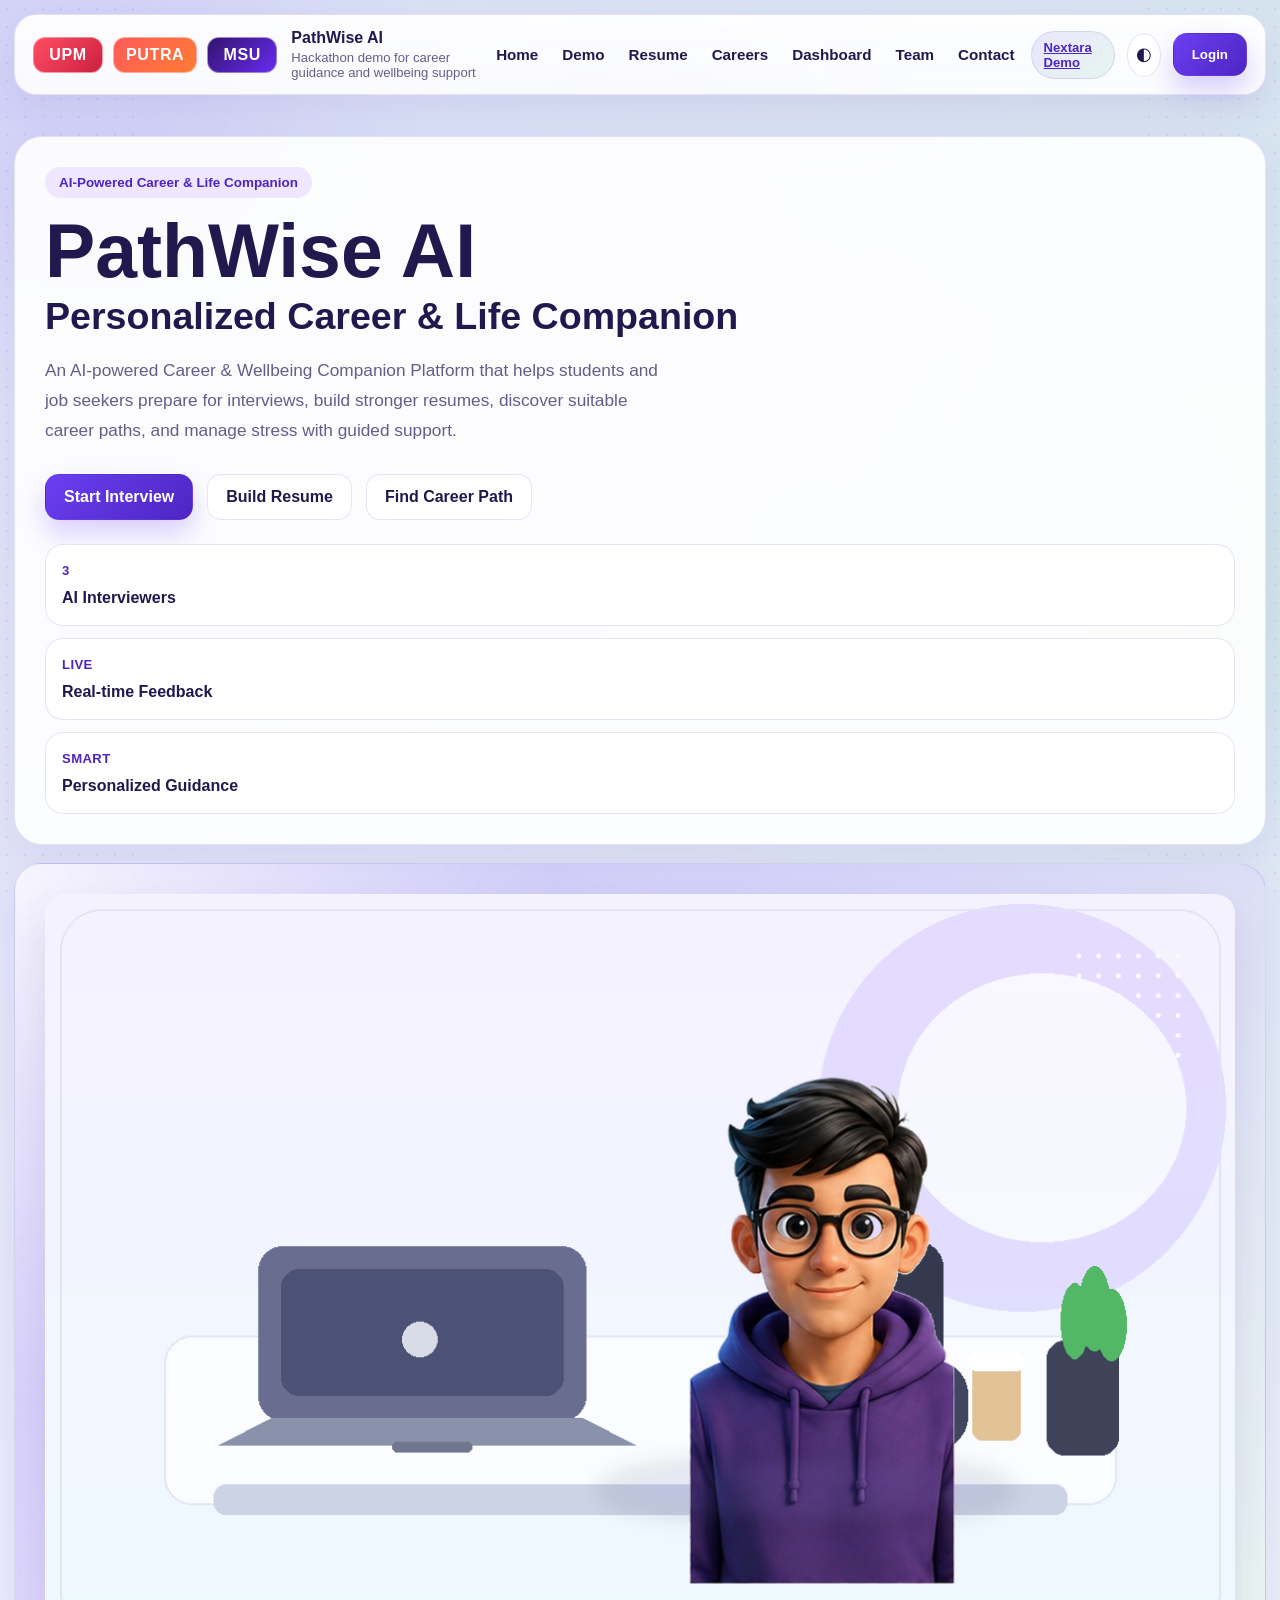
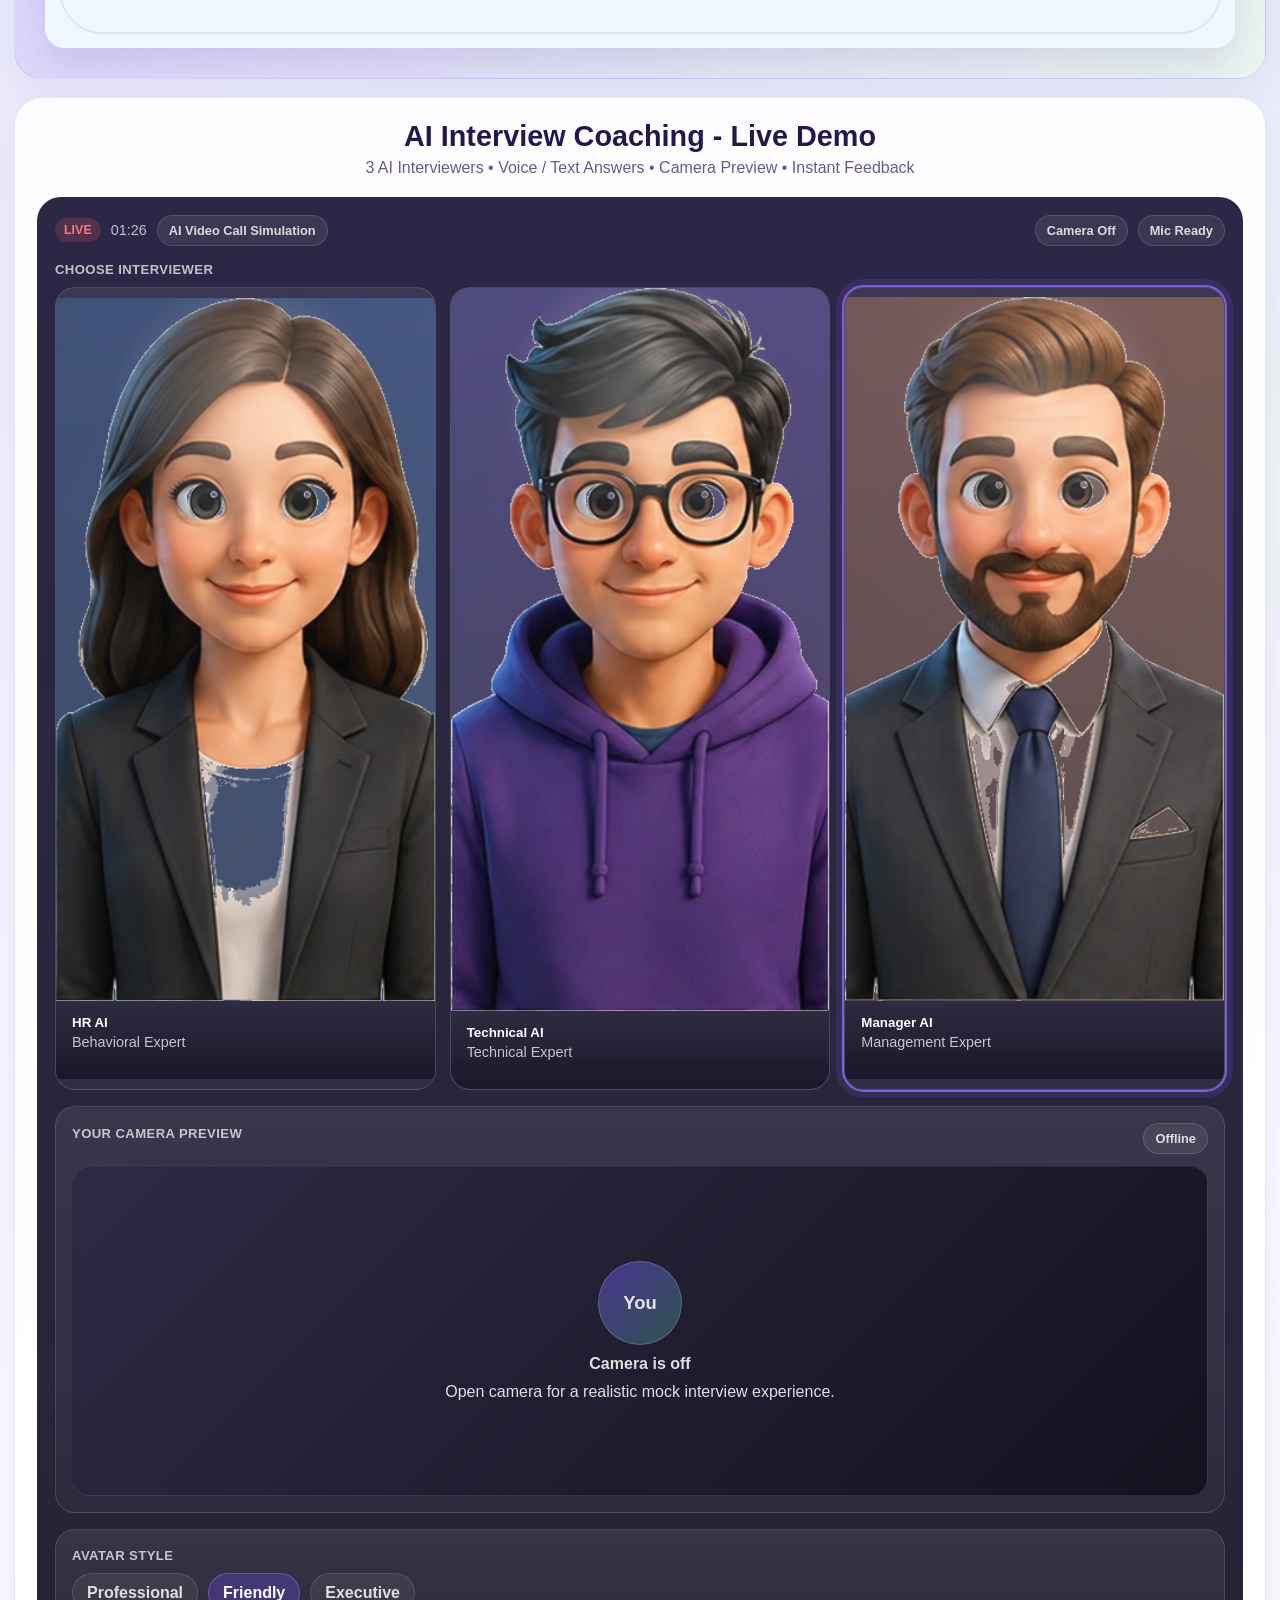
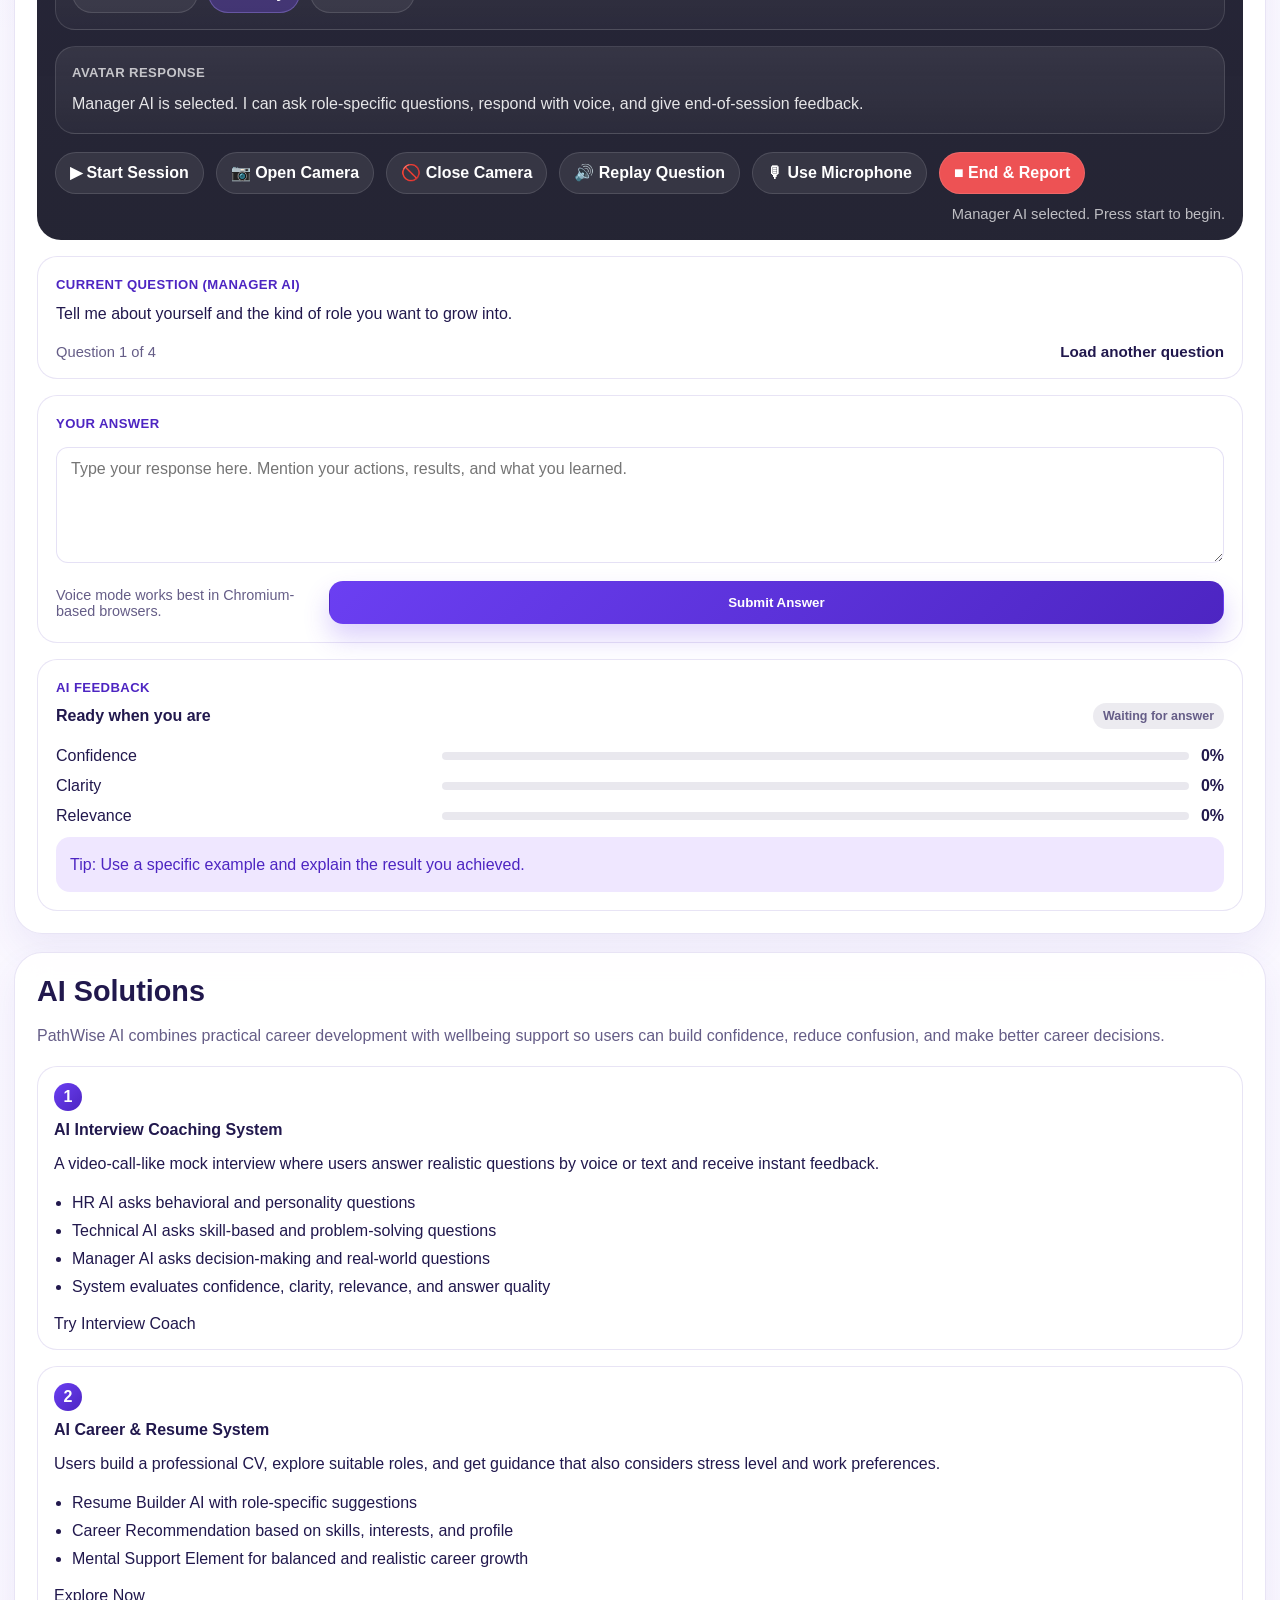
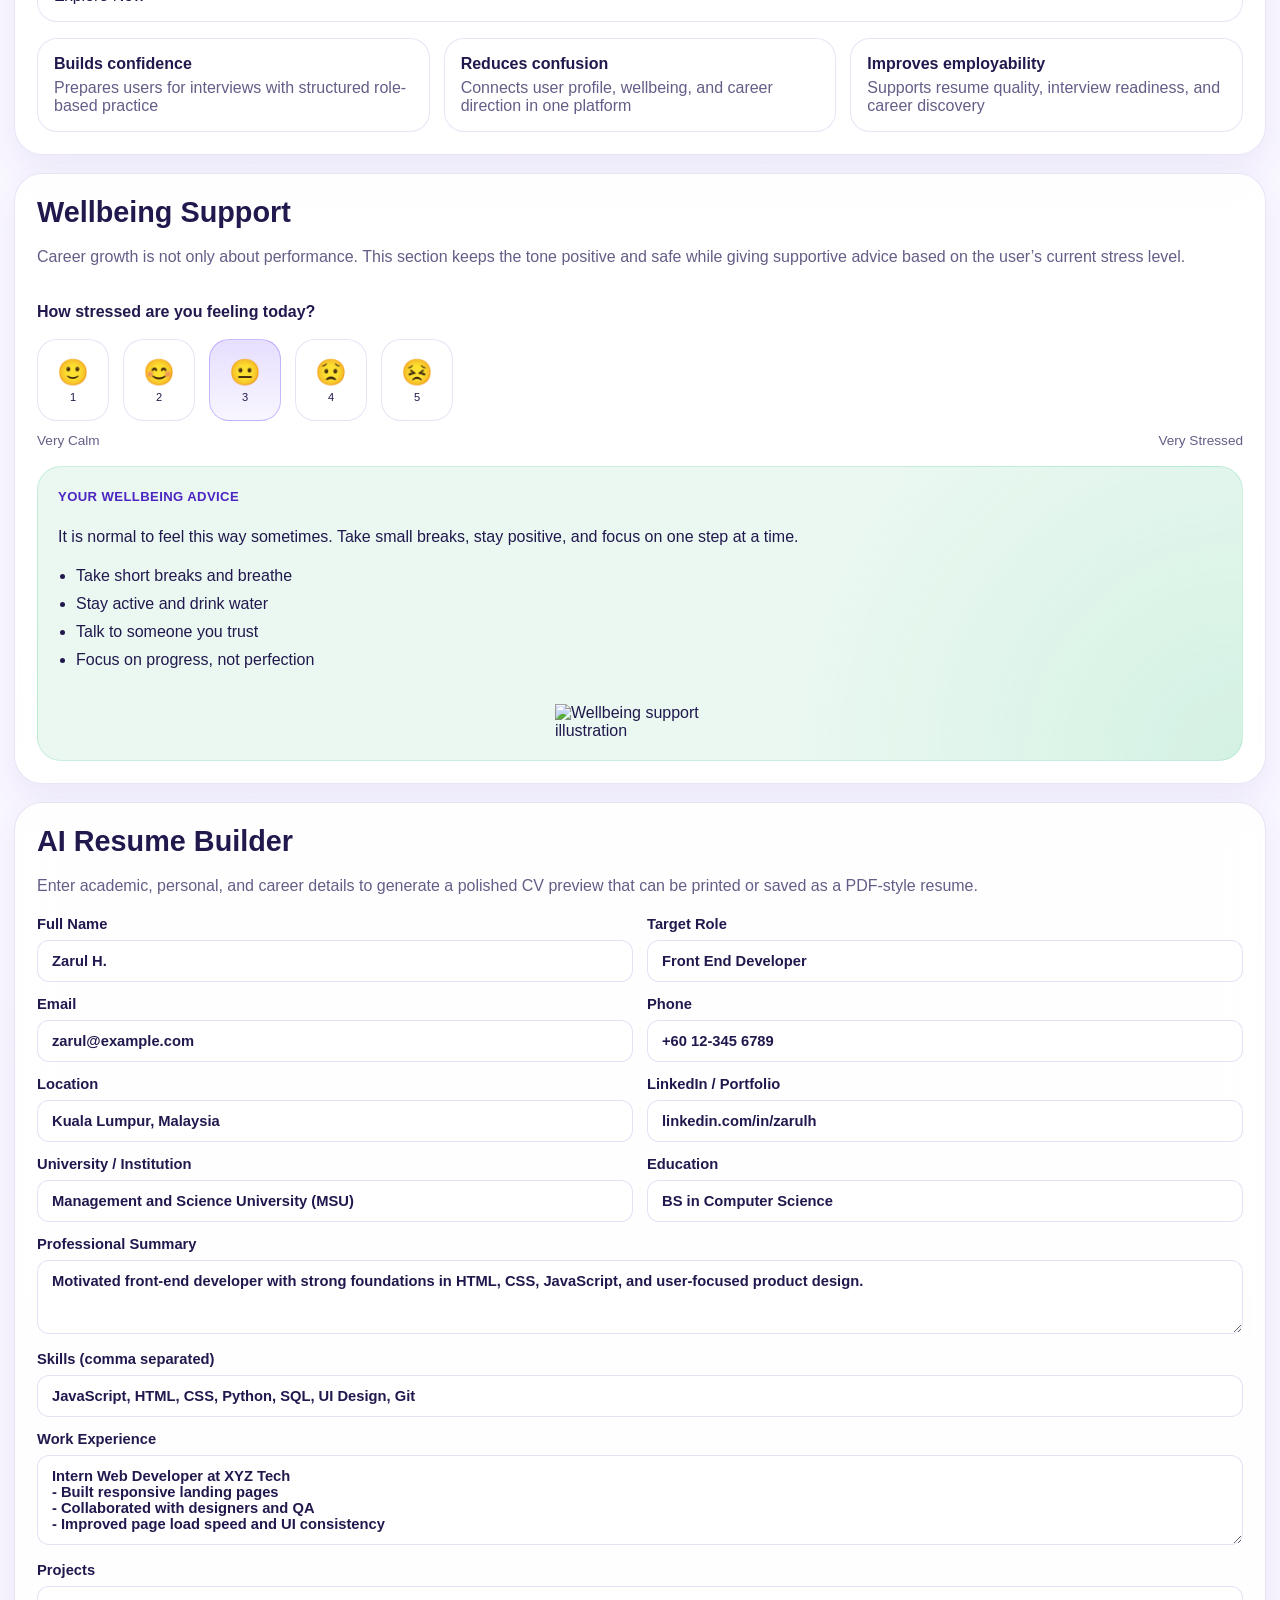
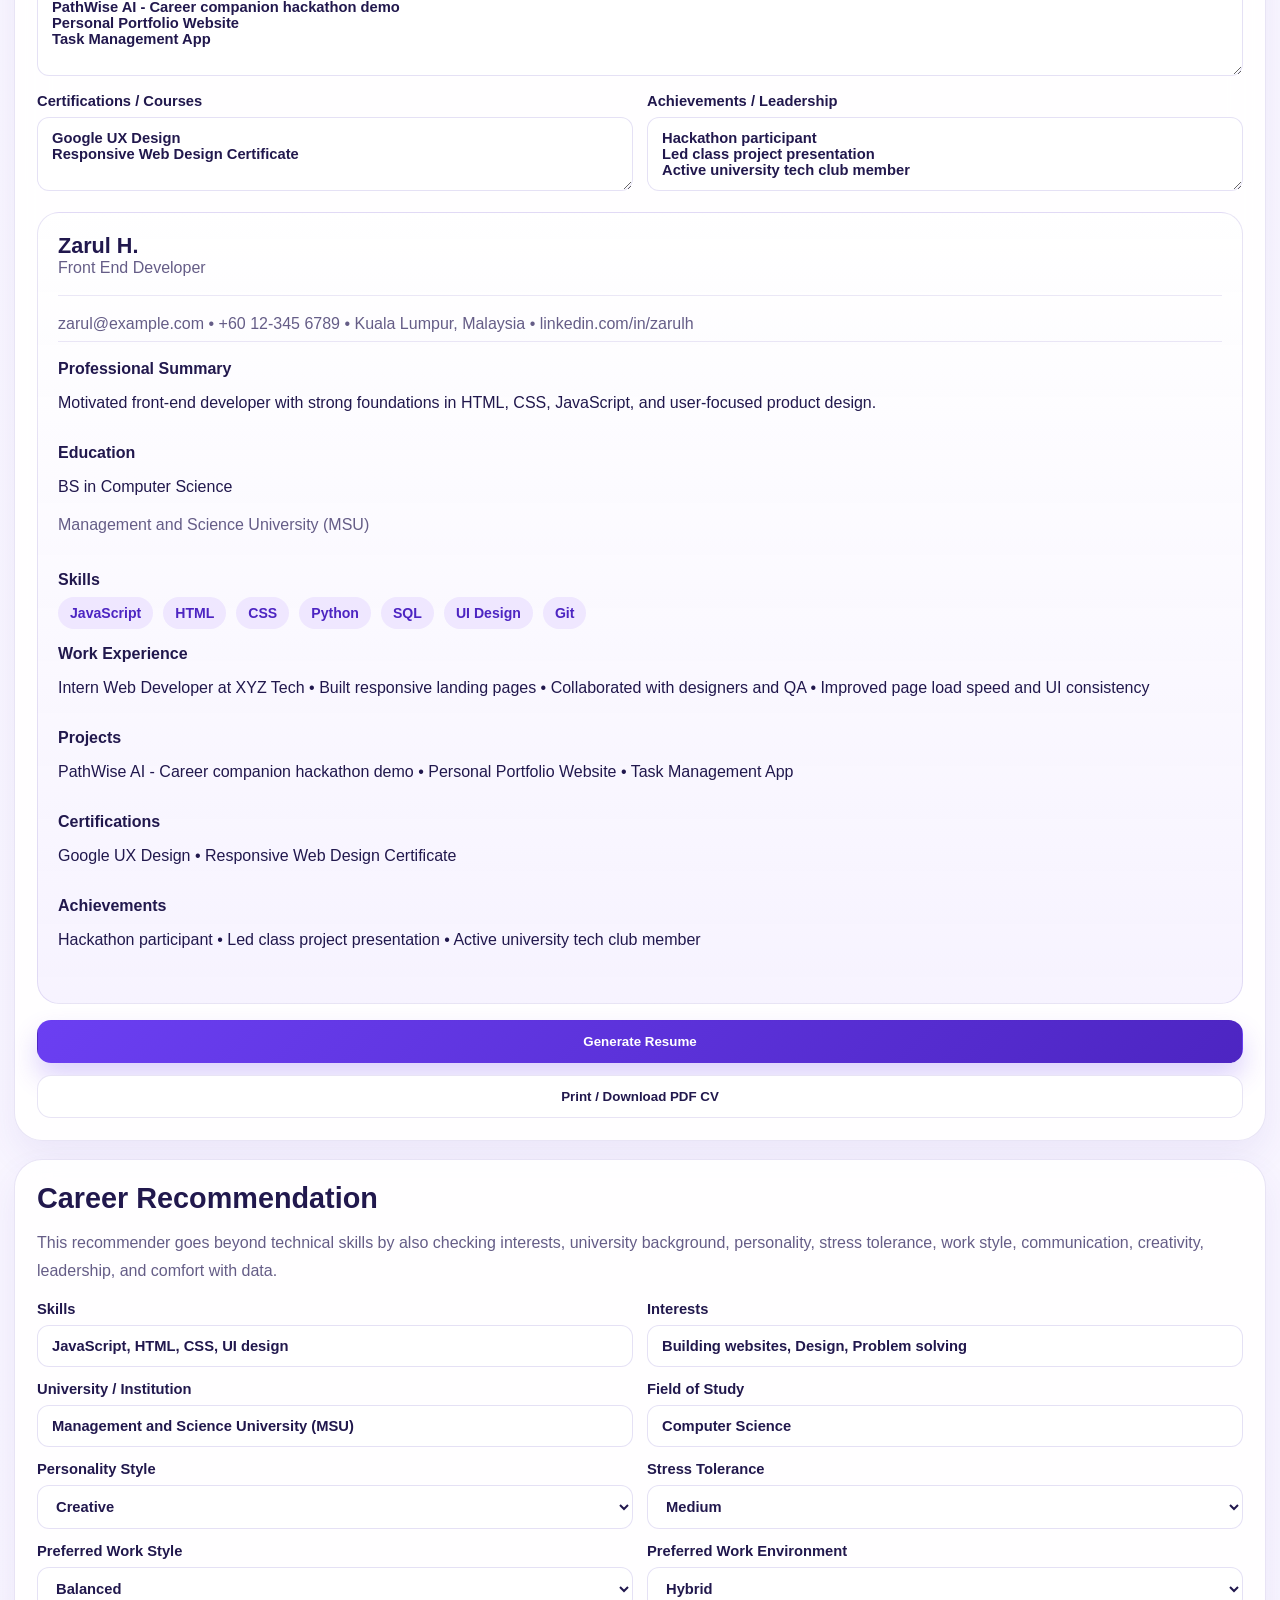
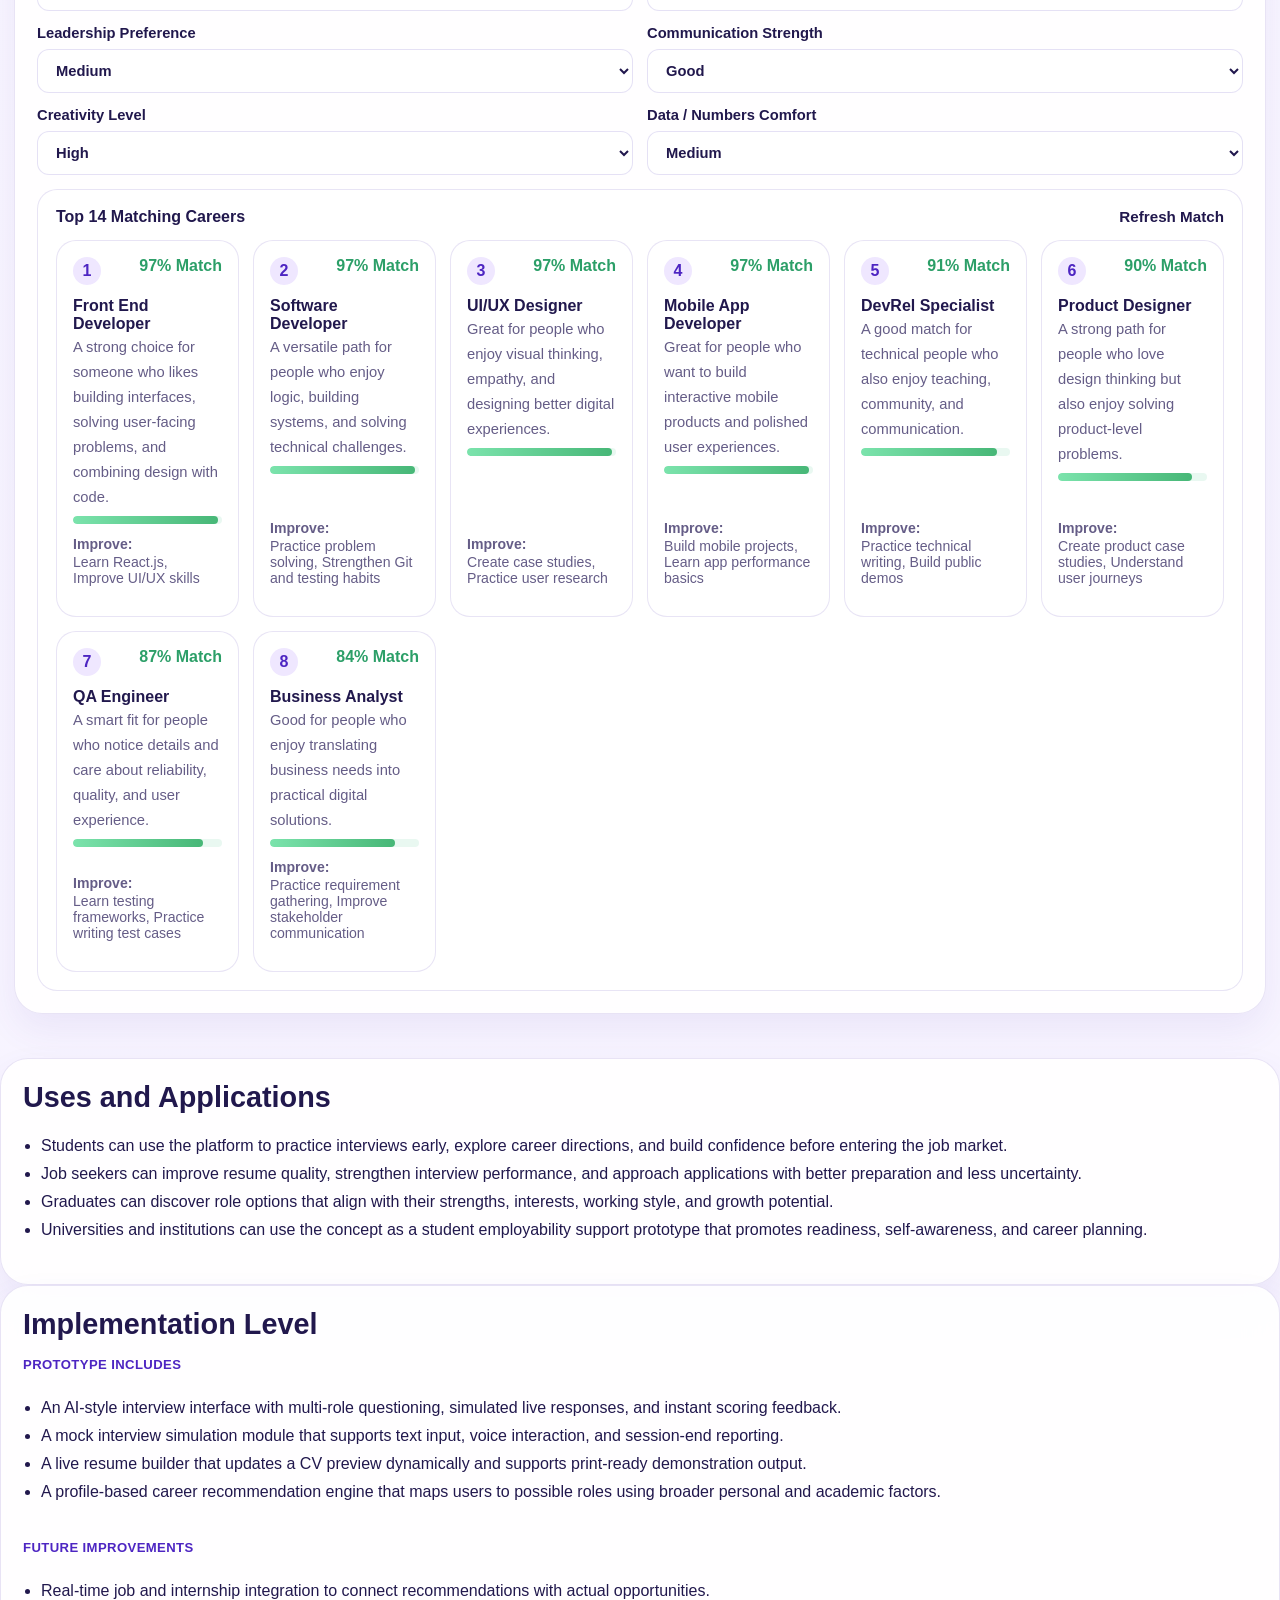
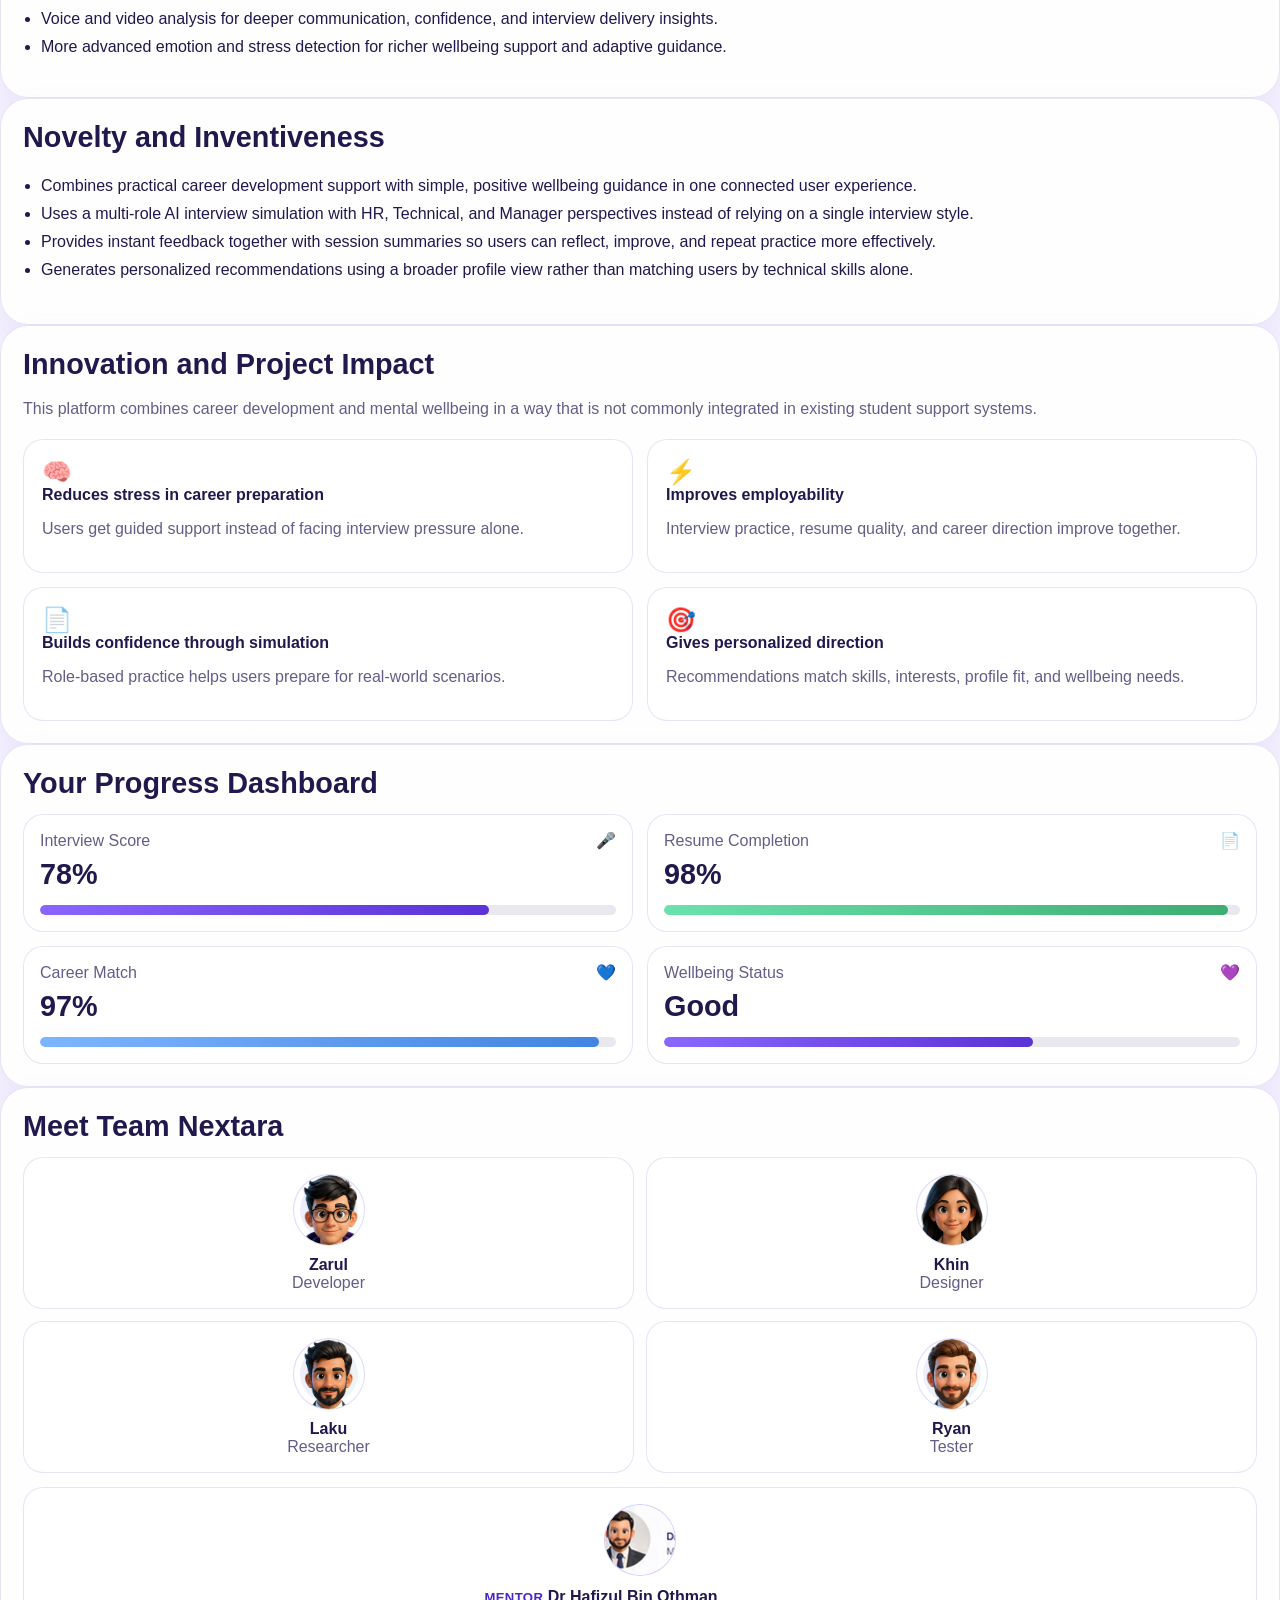
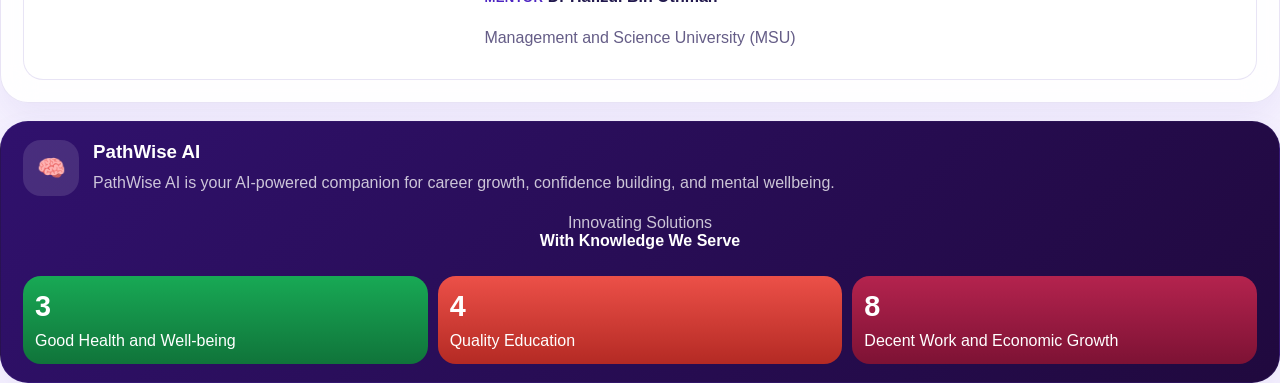
==== commit 6832a05c: "Update PathWise AI UI, layout, avatars, and interactions" ====
--- a/index.html
+++ b/index.html
@@ -115,7 +115,7 @@
                 <div class="speaker-grid">
                   <button class="speaker-card" type="button" data-role="hr">
                     <div class="speaker-avatar hr-avatar">
-                      <img class="speaker-photo" src="assets/avatar_hr.png" alt="HR AI avatar" />
+                      <img class="speaker-photo" src="assets/avatar_set_1_hr.png" alt="HR AI avatar" />
                     </div>
                     <div class="speaker-meta">
                       <strong>HR AI</strong>
@@ -125,7 +125,7 @@
 
                   <button class="speaker-card" type="button" data-role="technical">
                     <div class="speaker-avatar technical-avatar">
-                      <img class="speaker-photo" src="assets/avatar_technical.png" alt="Technical AI avatar" />
+                      <img class="speaker-photo" src="assets/avatar_set_2_tech.png" alt="Technical AI avatar" />
                     </div>
                     <div class="speaker-meta">
                       <strong>Technical AI</strong>
@@ -135,7 +135,7 @@
 
                   <button class="speaker-card active" type="button" data-role="manager">
                     <div class="speaker-avatar manager-avatar">
-                      <img class="speaker-photo" src="assets/avatar_manager.png" alt="Manager AI avatar" />
+                      <img class="speaker-photo" src="assets/avatar_set_3_manager.png" alt="Manager AI avatar" />
                     </div>
                     <div class="speaker-meta">
                       <strong>Manager AI</strong>
@@ -293,57 +293,6 @@
         </section>
 
         <section class="content-grid">
-          <article class="section-card intro-card">
-            <div class="section-title">
-              <h3>Introduction</h3>
-            </div>
-            <p>
-              Many youth today face high levels of stress during job searching and
-              career development. They often feel unprepared for interviews,
-              unsure about their career direction, and overwhelmed by
-              expectations.
-            </p>
-            <p class="closing-note">
-              This project introduces an AI-powered Career &amp; Wellbeing
-              Companion Platform that supports users through interview
-              preparation, resume building, and personalized career guidance
-              while considering mental wellbeing.
-            </p>
-          </article>
-
-          <article class="section-card problem-card section-anchor" id="problem">
-            <div class="section-title">
-              <h3>Problem Statement</h3>
-            </div>
-            <p>
-              Many students and job seekers experience stress, anxiety, and
-              confusion during career development and job searching.
-            </p>
-            <ul class="bullet-list">
-              <li>Lack of real interview practice and guidance</li>
-              <li>Difficulty creating strong resumes</li>
-              <li>Unclear career direction based on skills</li>
-              <li>Pressure from competition and expectations</li>
-              <li>No personalized system that supports both career growth and mental wellbeing</li>
-            </ul>
-            <p class="closing-note">
-              This leads to low confidence, poor performance in interviews, and
-              inefficient job searching.
-            </p>
-          </article>
-
-          <article class="section-card objectives-card">
-            <div class="section-title">
-              <h3>Objectives</h3>
-            </div>
-            <ul class="bullet-list">
-              <li>To reduce stress in job seeking through AI-guided support</li>
-              <li>To provide interactive interview coaching with real-time feedback</li>
-              <li>To assist users in building professional resumes using AI</li>
-              <li>To recommend suitable careers based on skills and user profile</li>
-            </ul>
-          </article>
-
           <article class="section-card solution-card">
             <div class="section-title">
               <h3>AI Solutions</h3>
@@ -564,14 +513,6 @@
                     </label>
                   </div>
 
-                  <div class="resume-actions">
-                    <button class="primary-btn full-btn" id="generateResumeBtn" type="button">
-                      Generate Resume
-                    </button>
-                    <button class="secondary-btn full-btn" id="downloadResumePdfBtn" type="button">
-                      Print / Download PDF CV
-                    </button>
-                  </div>
                 </form>
 
                 <div class="resume-preview" id="resumePreview">
@@ -614,6 +555,14 @@
                     </div>
                   </div>
                 </div>
+              </div>
+              <div class="resume-actions">
+                <button class="primary-btn full-btn" id="generateResumeBtn" type="button">
+                  Generate Resume
+                </button>
+                <button class="secondary-btn full-btn" id="downloadResumePdfBtn" type="button">
+                  Print / Download PDF CV
+                </button>
               </div>
             </article>
 
@@ -717,30 +666,13 @@
                 <div class="career-results">
                   <div class="career-list">
                     <div class="career-list-head">
-                    <strong>Top Matching Careers</strong>
+                    <strong>Top 14 Matching Careers</strong>
                     <button class="text-action" id="recommendCareerBtn" type="button">
                       Refresh Match
                     </button>
                     </div>
                     <div id="careerResults"></div>
                   </div>
-
-                  <div class="career-explanation">
-                    <strong id="topCareerName">Front End Developer</strong>
-                    <p class="career-fit-meta" id="careerFitMeta">Best fit based on your skills, interests, study background, and work preferences.</p>
-                    <p id="careerReason">
-                      Your skills in JavaScript, HTML, CSS and problem solving match
-                      well with this role. You enjoy creative work and building user
-                      interfaces.
-                    </p>
-                  <div>
-                    <span class="mini-label">Improvement Tips</span>
-                    <ul class="bullet-list compact" id="careerTips">
-                      <li>Learn React.js</li>
-                      <li>Improve UI/UX skills</li>
-                      <li>Build more projects</li>
-                    </ul>
-                  </div>
                 </div>
               </div>
             </form>
@@ -751,10 +683,10 @@
               <h3>Uses and Applications</h3>
             </div>
             <ul class="bullet-list">
-              <li>Students can prepare for interviews and explore careers</li>
-              <li>Job seekers can improve resumes and interview confidence</li>
-              <li>Graduates can find suitable career paths based on profile fit</li>
-              <li>Universities can support student employability and readiness</li>
+              <li>Students can use the platform to practice interviews early, explore career directions, and build confidence before entering the job market.</li>
+              <li>Job seekers can improve resume quality, strengthen interview performance, and approach applications with better preparation and less uncertainty.</li>
+              <li>Graduates can discover role options that align with their strengths, interests, working style, and growth potential.</li>
+              <li>Universities and institutions can use the concept as a student employability support prototype that promotes readiness, self-awareness, and career planning.</li>
             </ul>
           </article>
 
@@ -766,18 +698,18 @@
               <div>
                 <span class="mini-label">Prototype Includes</span>
                 <ul class="bullet-list compact">
-                  <li>AI chatbot-style interview interface</li>
-                  <li>Interview simulation module</li>
-                  <li>Resume generator system</li>
-                  <li>Career recommendation engine</li>
+                  <li>An AI-style interview interface with multi-role questioning, simulated live responses, and instant scoring feedback.</li>
+                  <li>A mock interview simulation module that supports text input, voice interaction, and session-end reporting.</li>
+                  <li>A live resume builder that updates a CV preview dynamically and supports print-ready demonstration output.</li>
+                  <li>A profile-based career recommendation engine that maps users to possible roles using broader personal and academic factors.</li>
                 </ul>
               </div>
               <div>
                 <span class="mini-label">Future Improvements</span>
                 <ul class="bullet-list compact">
-                  <li>Real-time job integration</li>
-                  <li>Voice and video AI analysis</li>
-                  <li>Advanced emotion and stress detection</li>
+                  <li>Real-time job and internship integration to connect recommendations with actual opportunities.</li>
+                  <li>Voice and video analysis for deeper communication, confidence, and interview delivery insights.</li>
+                  <li>More advanced emotion and stress detection for richer wellbeing support and adaptive guidance.</li>
                 </ul>
               </div>
             </div>
@@ -788,10 +720,10 @@
               <h3>Novelty and Inventiveness</h3>
             </div>
             <ul class="bullet-list">
-              <li>Combines career support with mental wellbeing guidance</li>
-              <li>Uses multi-AI role simulation with HR, Technical, and Manager interviewers</li>
-              <li>Provides real-time interview feedback and end-of-session reporting</li>
-              <li>Generates personalized recommendations based on full user profile</li>
+              <li>Combines practical career development support with simple, positive wellbeing guidance in one connected user experience.</li>
+              <li>Uses a multi-role AI interview simulation with HR, Technical, and Manager perspectives instead of relying on a single interview style.</li>
+              <li>Provides instant feedback together with session summaries so users can reflect, improve, and repeat practice more effectively.</li>
+              <li>Generates personalized recommendations using a broader profile view rather than matching users by technical skills alone.</li>
             </ul>
           </article>
 
@@ -897,22 +829,22 @@
             <div class="team-layout">
               <div class="team-members">
                 <div class="person-card">
-                  <div class="person-avatar"><img src="assets/team_zarul.png" alt="Zarul avatar" /></div>
+                  <div class="person-avatar"><img src="assets/avatar_set_2_tech.png" alt="Zarul avatar" /></div>
                   <strong>Zarul</strong>
                   <span>Developer</span>
                 </div>
                 <div class="person-card">
-                  <div class="person-avatar"><img src="assets/team_khin.png" alt="Khin avatar" /></div>
+                  <div class="person-avatar"><img src="assets/avatar_set_4_female.png" alt="Khin avatar" /></div>
                   <strong>Khin</strong>
                   <span>Designer</span>
                 </div>
                 <div class="person-card">
-                  <div class="person-avatar"><img src="assets/team_laku.png" alt="Laku avatar" /></div>
+                  <div class="person-avatar"><img src="assets/avatar_set_5_mentor.png" alt="Laku avatar" /></div>
                   <strong>Laku</strong>
                   <span>Researcher</span>
                 </div>
                 <div class="person-card">
-                  <div class="person-avatar"><img src="assets/team_ryan.png" alt="Ryan avatar" /></div>
+                  <div class="person-avatar"><img src="assets/avatar_set_3_manager.png" alt="Ryan avatar" /></div>
                   <strong>Ryan</strong>
                   <span>Tester</span>
                 </div>
--- a/style.css
+++ b/style.css
@@ -784,15 +784,15 @@
   width: 100%;
   height: 100%;
   min-height: 240px;
-  object-fit: cover;
-  object-position: center 22%;
+  object-fit: contain;
+  object-position: center bottom;
   display: block;
 }
 
 .hr-avatar .speaker-photo,
 .technical-avatar .speaker-photo,
 .manager-avatar .speaker-photo {
-  object-position: center 20%;
+  object-position: center bottom;
 }
 
 .speaker-avatar::before {
@@ -1406,7 +1406,7 @@
 .person-card,
 .mentor-card,
 .career-row {
-  padding: 18px;
+  padding: 16px;
   border-radius: 20px;
   border: 1px solid var(--stroke);
   background: var(--surface-strong);
@@ -1547,6 +1547,7 @@
   display: grid;
   grid-template-columns: 1fr 1fr;
   gap: 18px;
+  align-items: start;
 }
 
 .resume-form,
@@ -1562,9 +1563,12 @@
 }
 
 .resume-actions {
-  display: grid;
-  grid-template-columns: repeat(3, minmax(0, 1fr));
+  display: flex;
+  justify-content: center;
+  align-items: center;
+  flex-wrap: wrap;
   gap: 12px;
+  margin-top: 16px;
 }
 
 .resume-form label,
@@ -1578,6 +1582,7 @@
   border: 1px solid var(--stroke);
   background: linear-gradient(180deg, rgba(255, 255, 255, 0.98), rgba(246, 242, 255, 0.92));
   padding: 20px;
+  height: auto;
 }
 
 .resume-preview-header {
@@ -1758,27 +1763,27 @@
 .dashboard-grid {
   display: grid;
   grid-template-columns: repeat(4, minmax(0, 1fr));
-  gap: 16px;
+  gap: 14px;
 }
 
 .metric-number,
 .status-number {
   display: block;
-  margin-top: 10px;
-  font-size: 2rem;
+  margin-top: 8px;
+  font-size: 1.8rem;
 }
 
 .team-layout {
   display: grid;
-  grid-template-columns: 1fr 320px;
-  gap: 18px;
+  grid-template-columns: 1fr 300px;
+  gap: 14px;
   align-items: stretch;
 }
 
 .team-members {
   display: grid;
   grid-template-columns: repeat(4, minmax(0, 1fr));
-  gap: 14px;
+  gap: 12px;
 }
 
 .person-card,
@@ -1787,14 +1792,14 @@
   flex-direction: column;
   align-items: center;
   justify-content: center;
-  min-height: 156px;
+  min-height: 138px;
   text-align: center;
 }
 
 .person-avatar {
-  width: 84px;
-  height: 84px;
-  margin: 0 auto 12px;
+  width: 72px;
+  height: 72px;
+  margin: 0 auto 10px;
   border-radius: 50%;
   display: grid;
   place-items: center;
@@ -1810,7 +1815,7 @@
 .person-avatar img {
   width: 100%;
   height: 100%;
-  object-fit: cover;
+  object-fit: contain;
   object-position: center center;
   display: block;
 }
@@ -1819,7 +1824,7 @@
   display: flex;
   align-items: center;
   justify-content: flex-start;
-  gap: 14px;
+  gap: 12px;
   text-align: left;
 }
 
@@ -2056,26 +2061,27 @@
   grid-template-columns: 1.2fr 0.8fr 1fr;
   gap: 18px;
   margin-top: 18px;
-  padding: 24px 26px;
+  padding: 18px 22px;
   border-radius: var(--radius-xl);
   background: linear-gradient(135deg, #30116d, #20093e);
   color: #fff;
+  align-items: center;
 }
 
 .footer-brand {
   display: flex;
   align-items: center;
-  gap: 16px;
+  gap: 14px;
 }
 
 .footer-icon {
-  width: 66px;
-  height: 66px;
-  border-radius: 22px;
+  width: 56px;
+  height: 56px;
+  border-radius: 18px;
   display: grid;
   place-items: center;
   background: rgba(255, 255, 255, 0.12);
-  font-size: 1.8rem;
+  font-size: 1.45rem;
 }
 
 .footer-brand p,
@@ -2088,6 +2094,11 @@
   margin: 0 0 8px;
 }
 
+.footer-brand p {
+  margin: 0;
+  line-height: 1.55;
+}
+
 .footer-motto {
   display: flex;
   flex-direction: column;
@@ -2102,17 +2113,17 @@
 }
 
 .sdg-card {
-  padding: 16px 12px;
+  padding: 14px 12px;
   border-radius: 18px;
   color: #fff;
-  min-height: 110px;
+  min-height: 88px;
   display: flex;
   flex-direction: column;
   justify-content: space-between;
 }
 
 .sdg-card strong {
-  font-size: 2rem;
+  font-size: 1.8rem;
 }
 
 .sdg-3 {
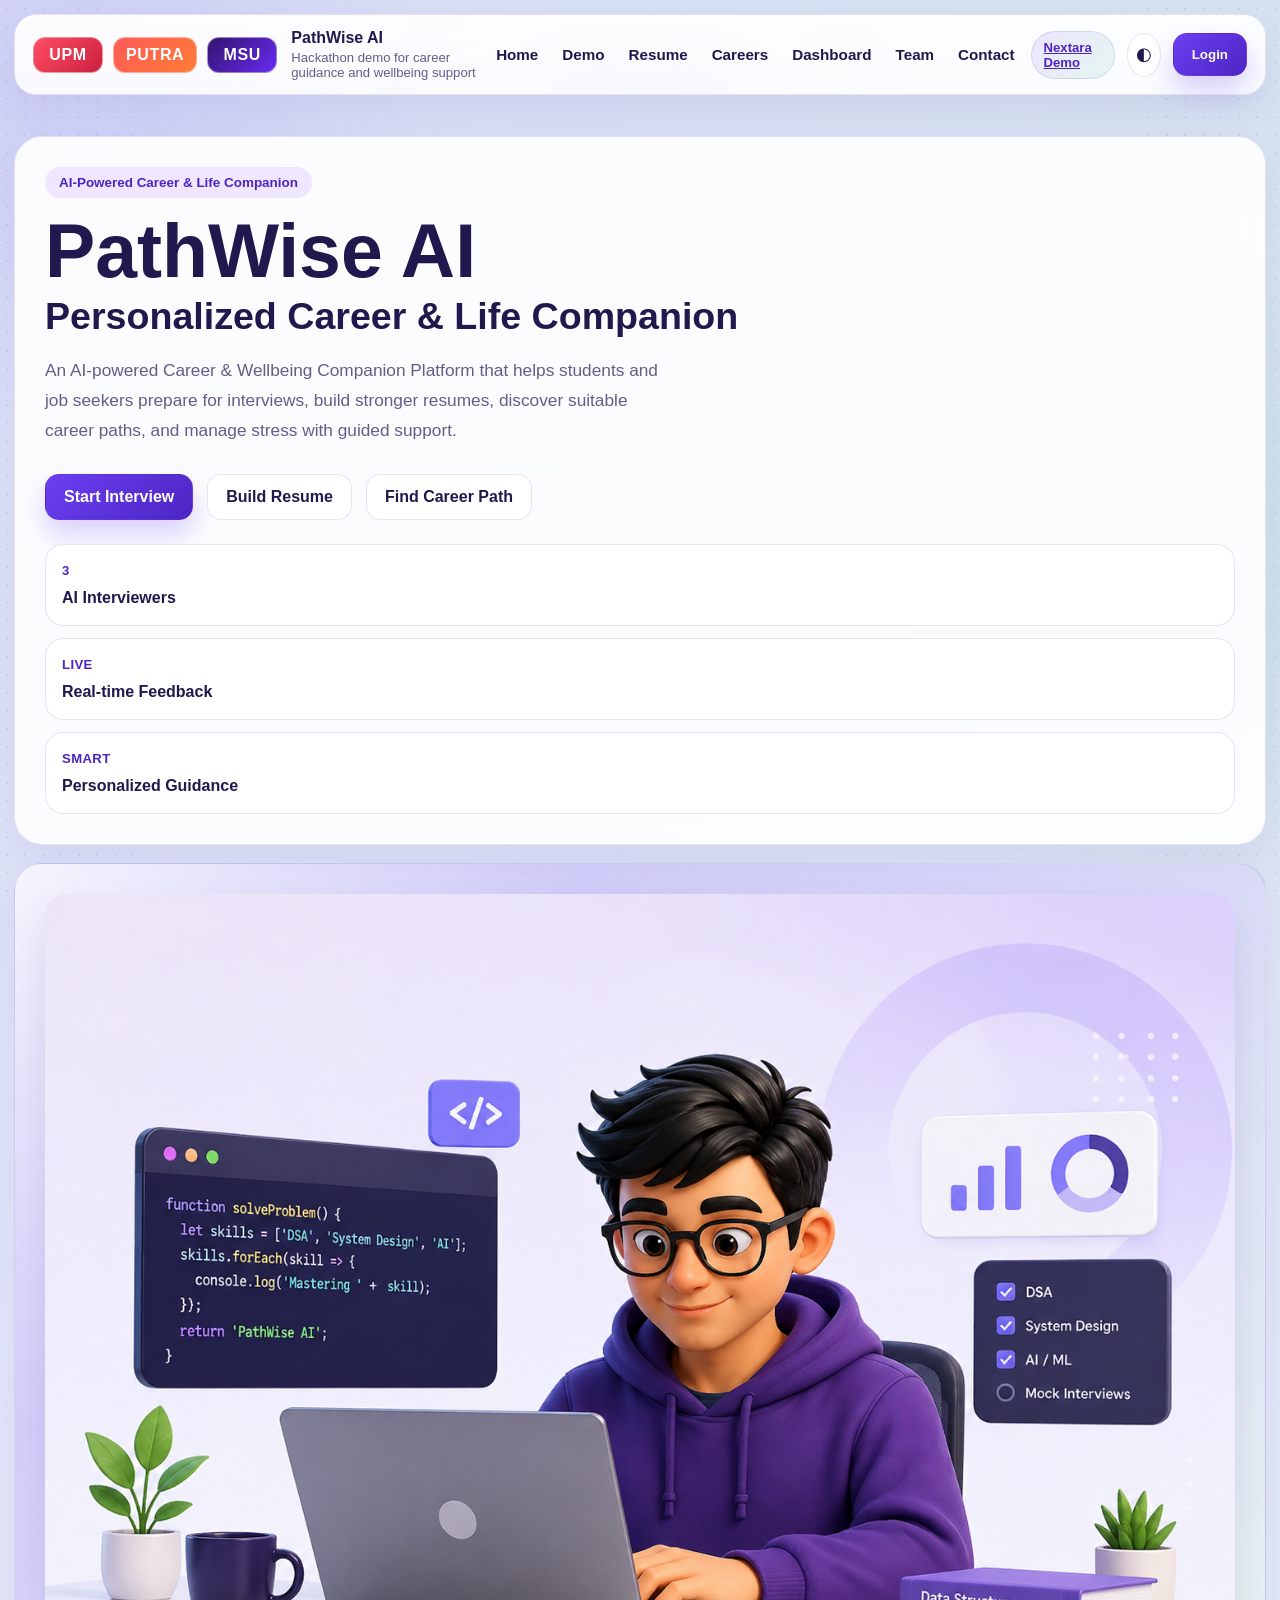
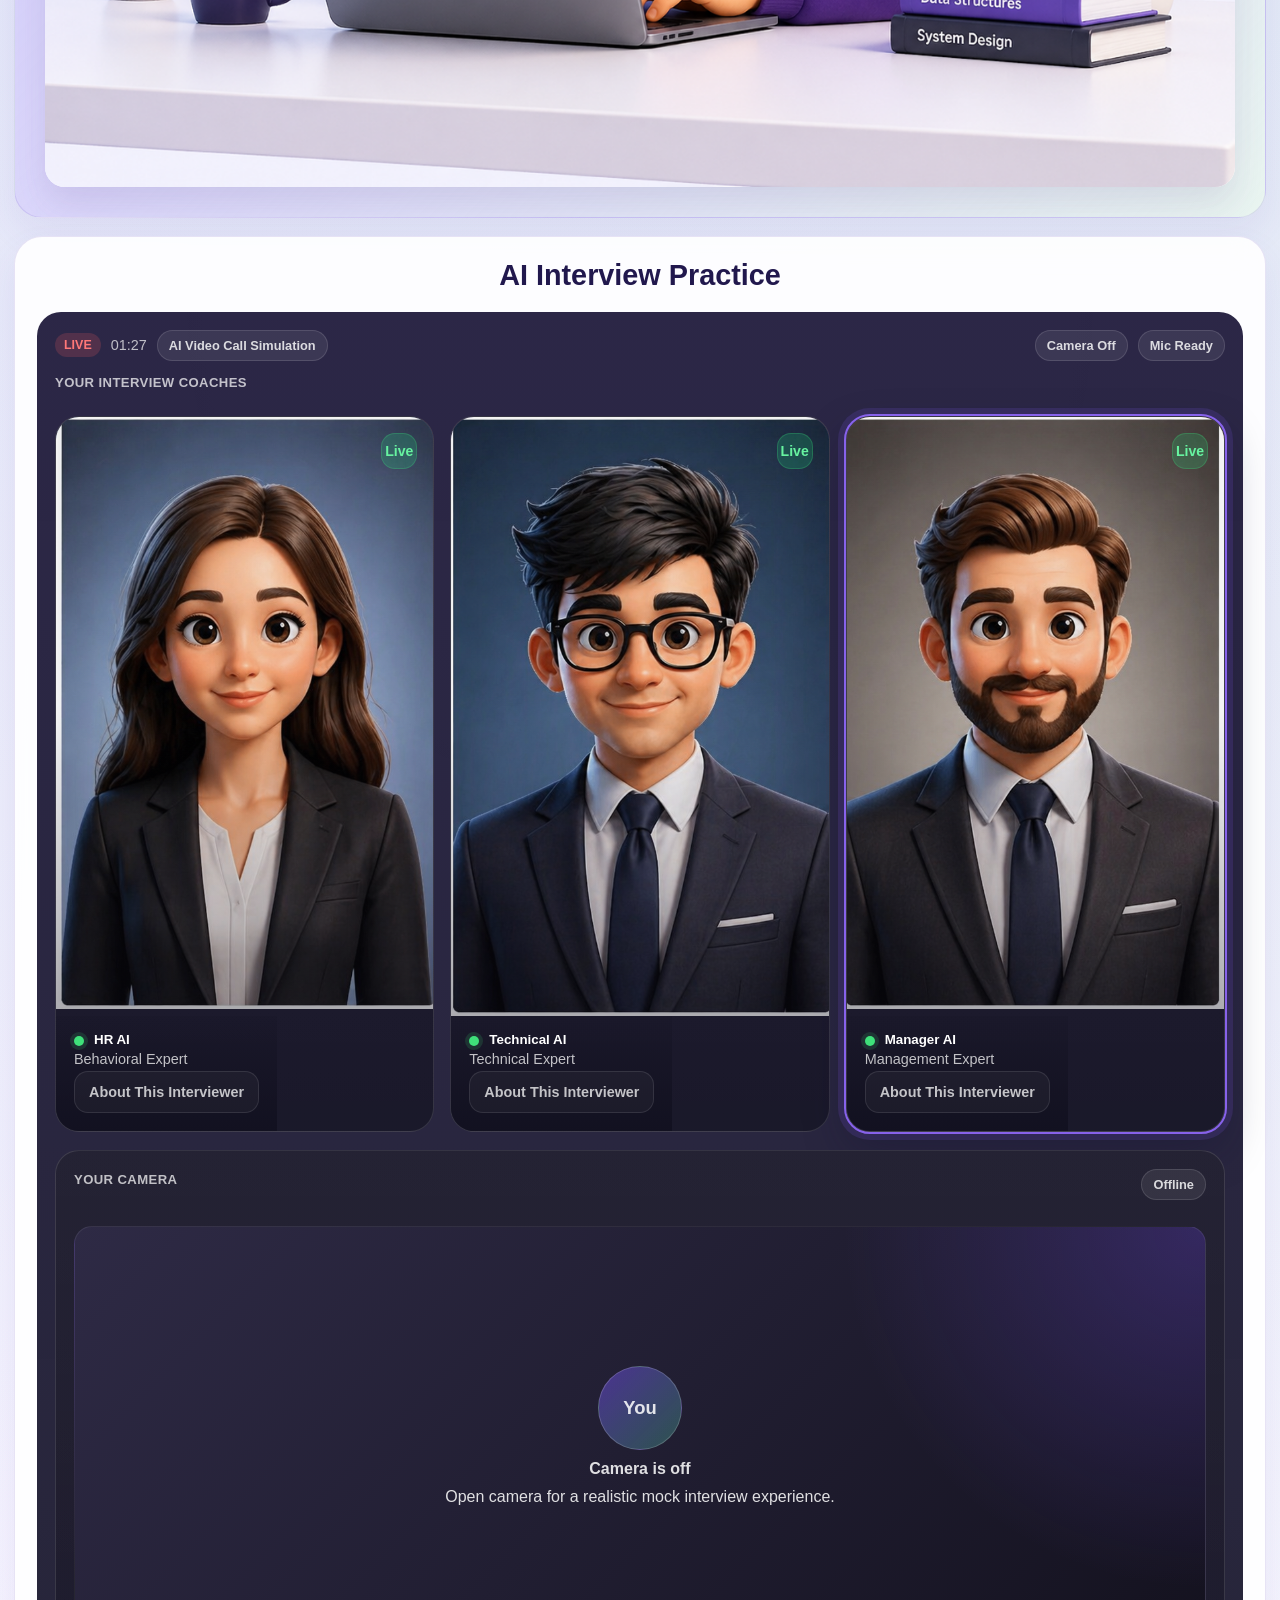
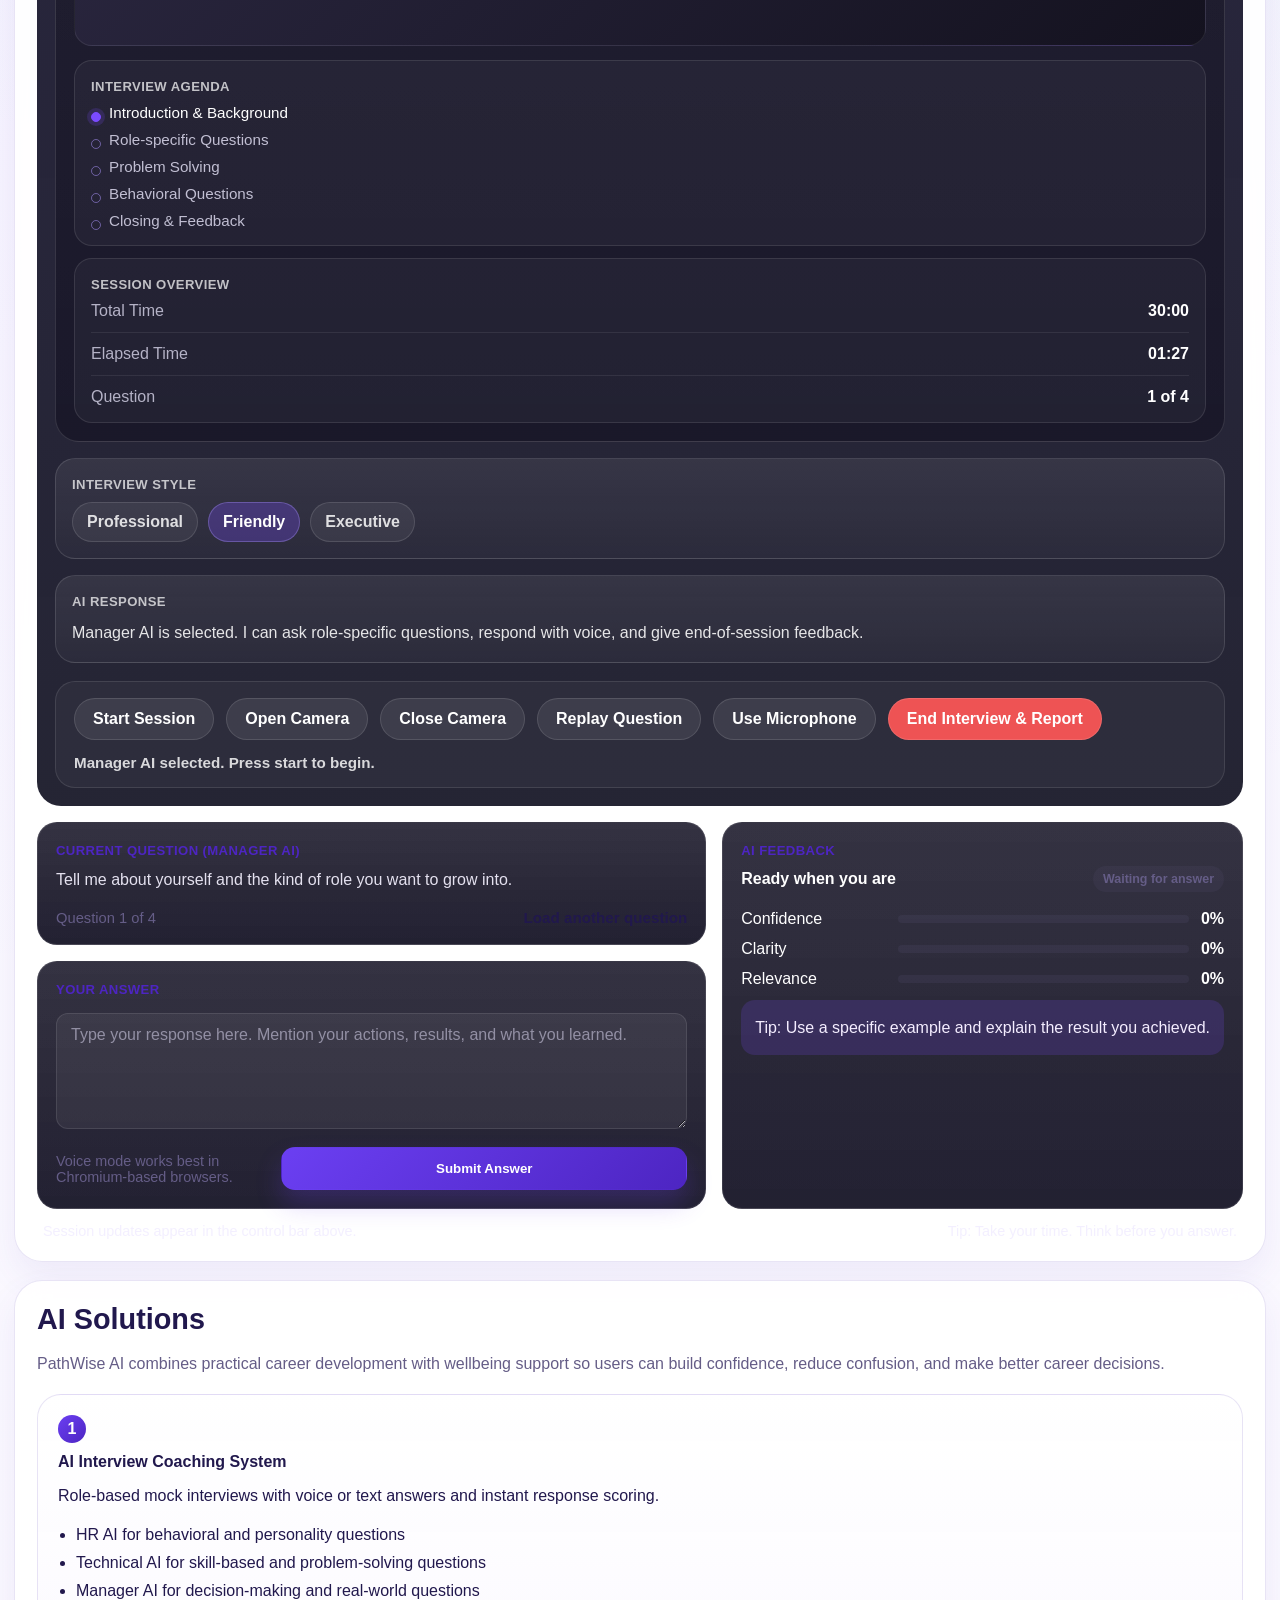
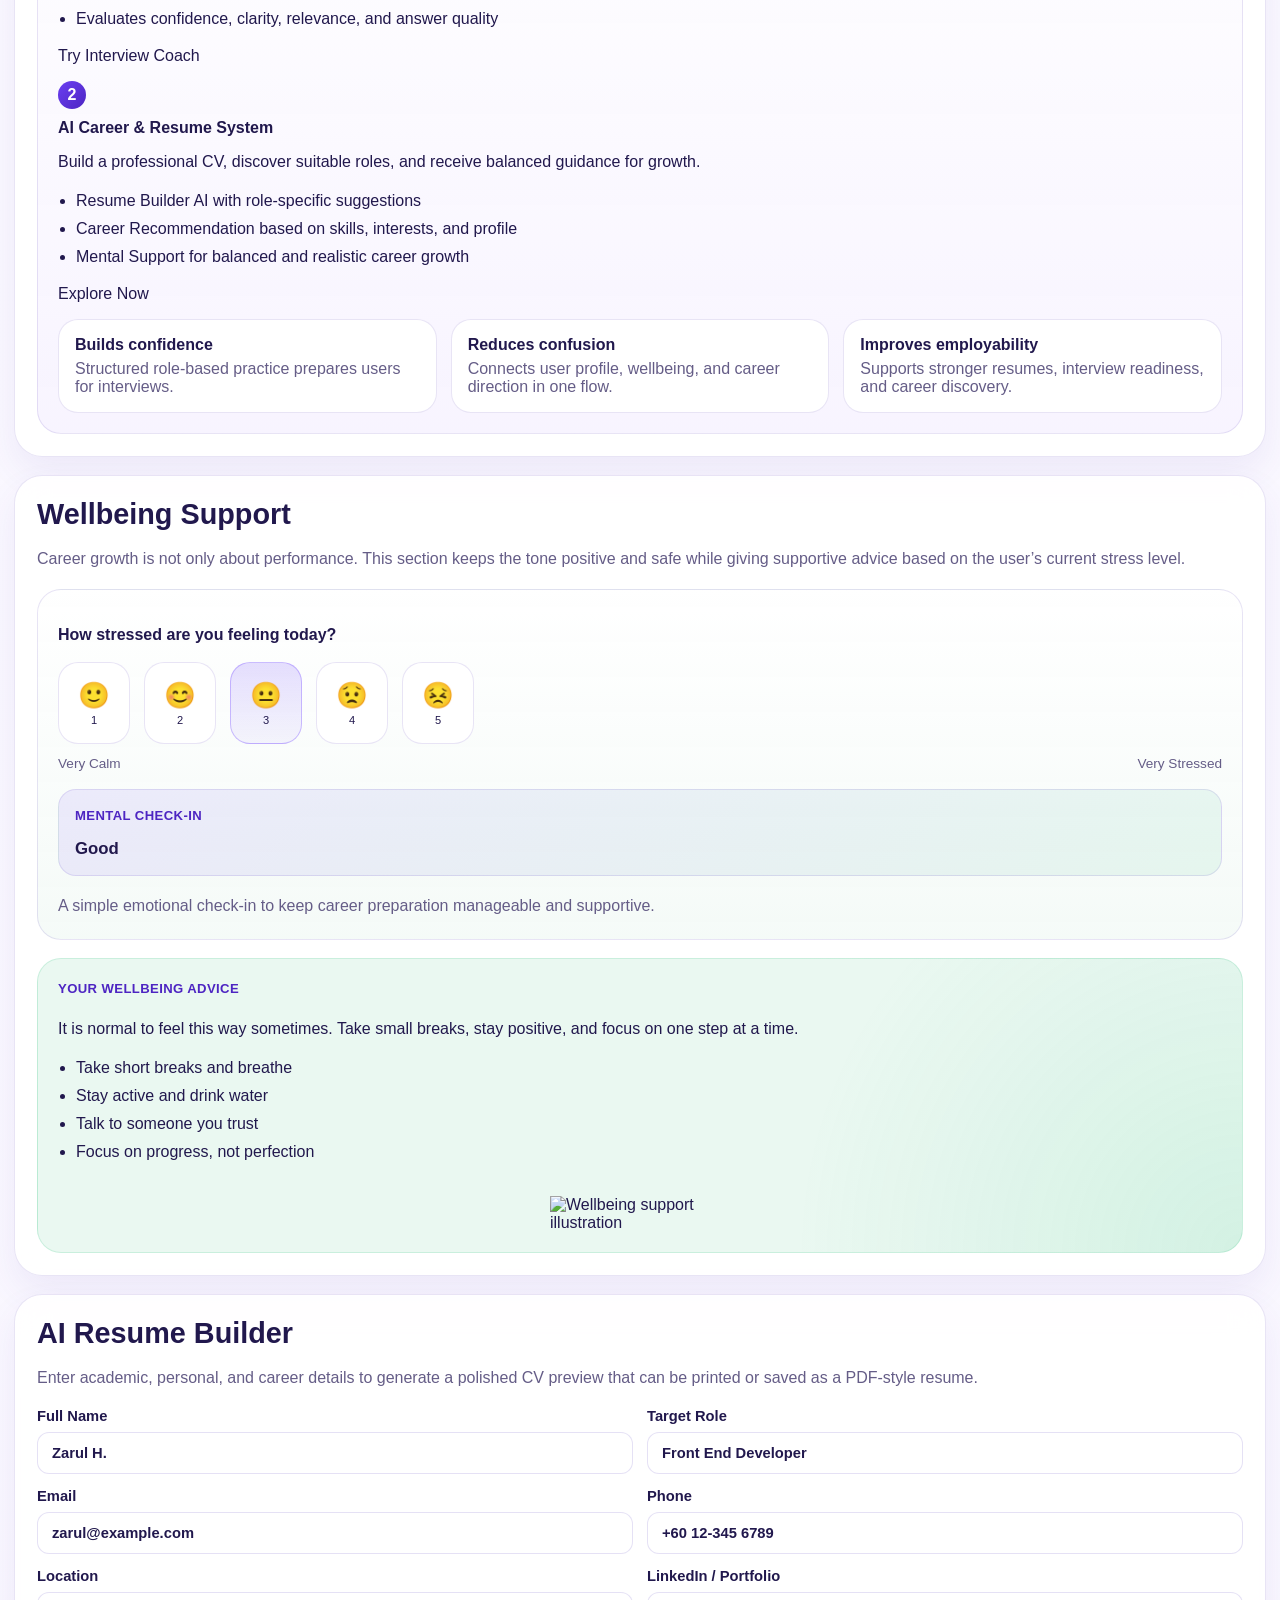
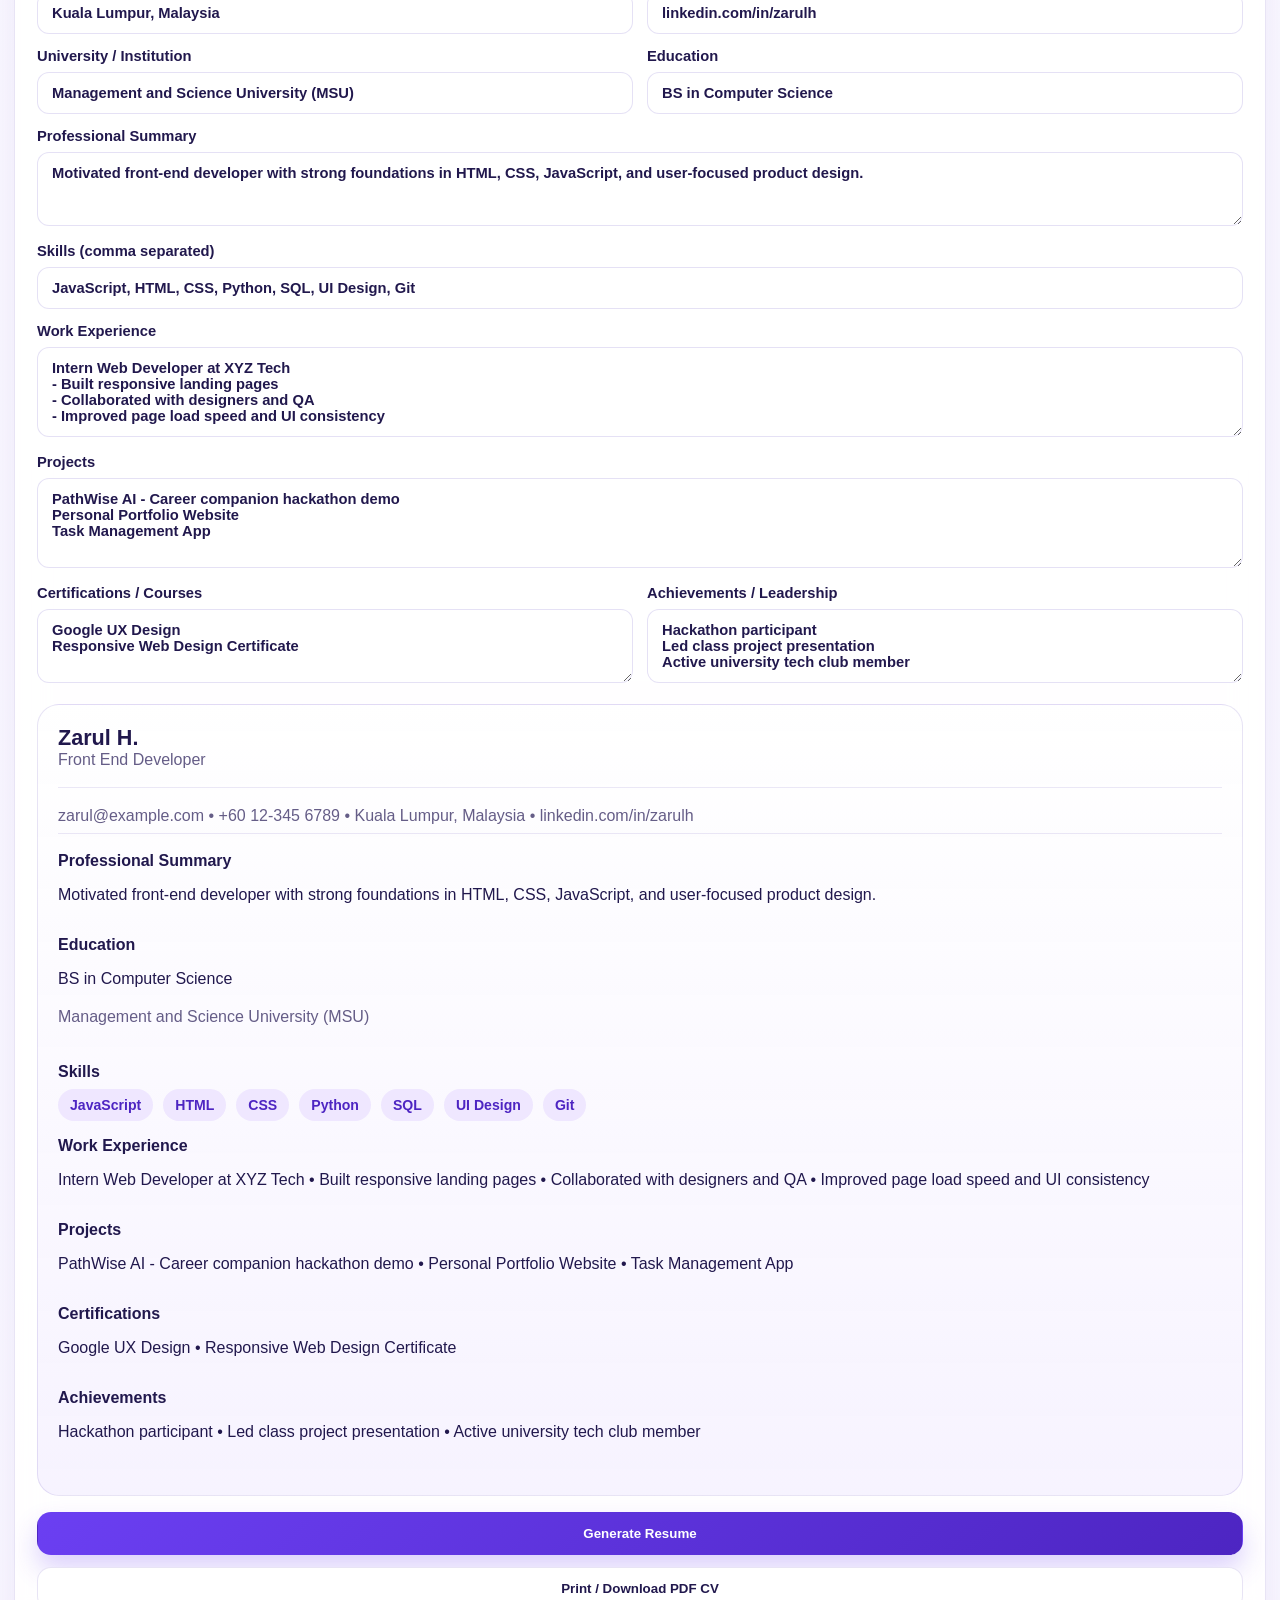
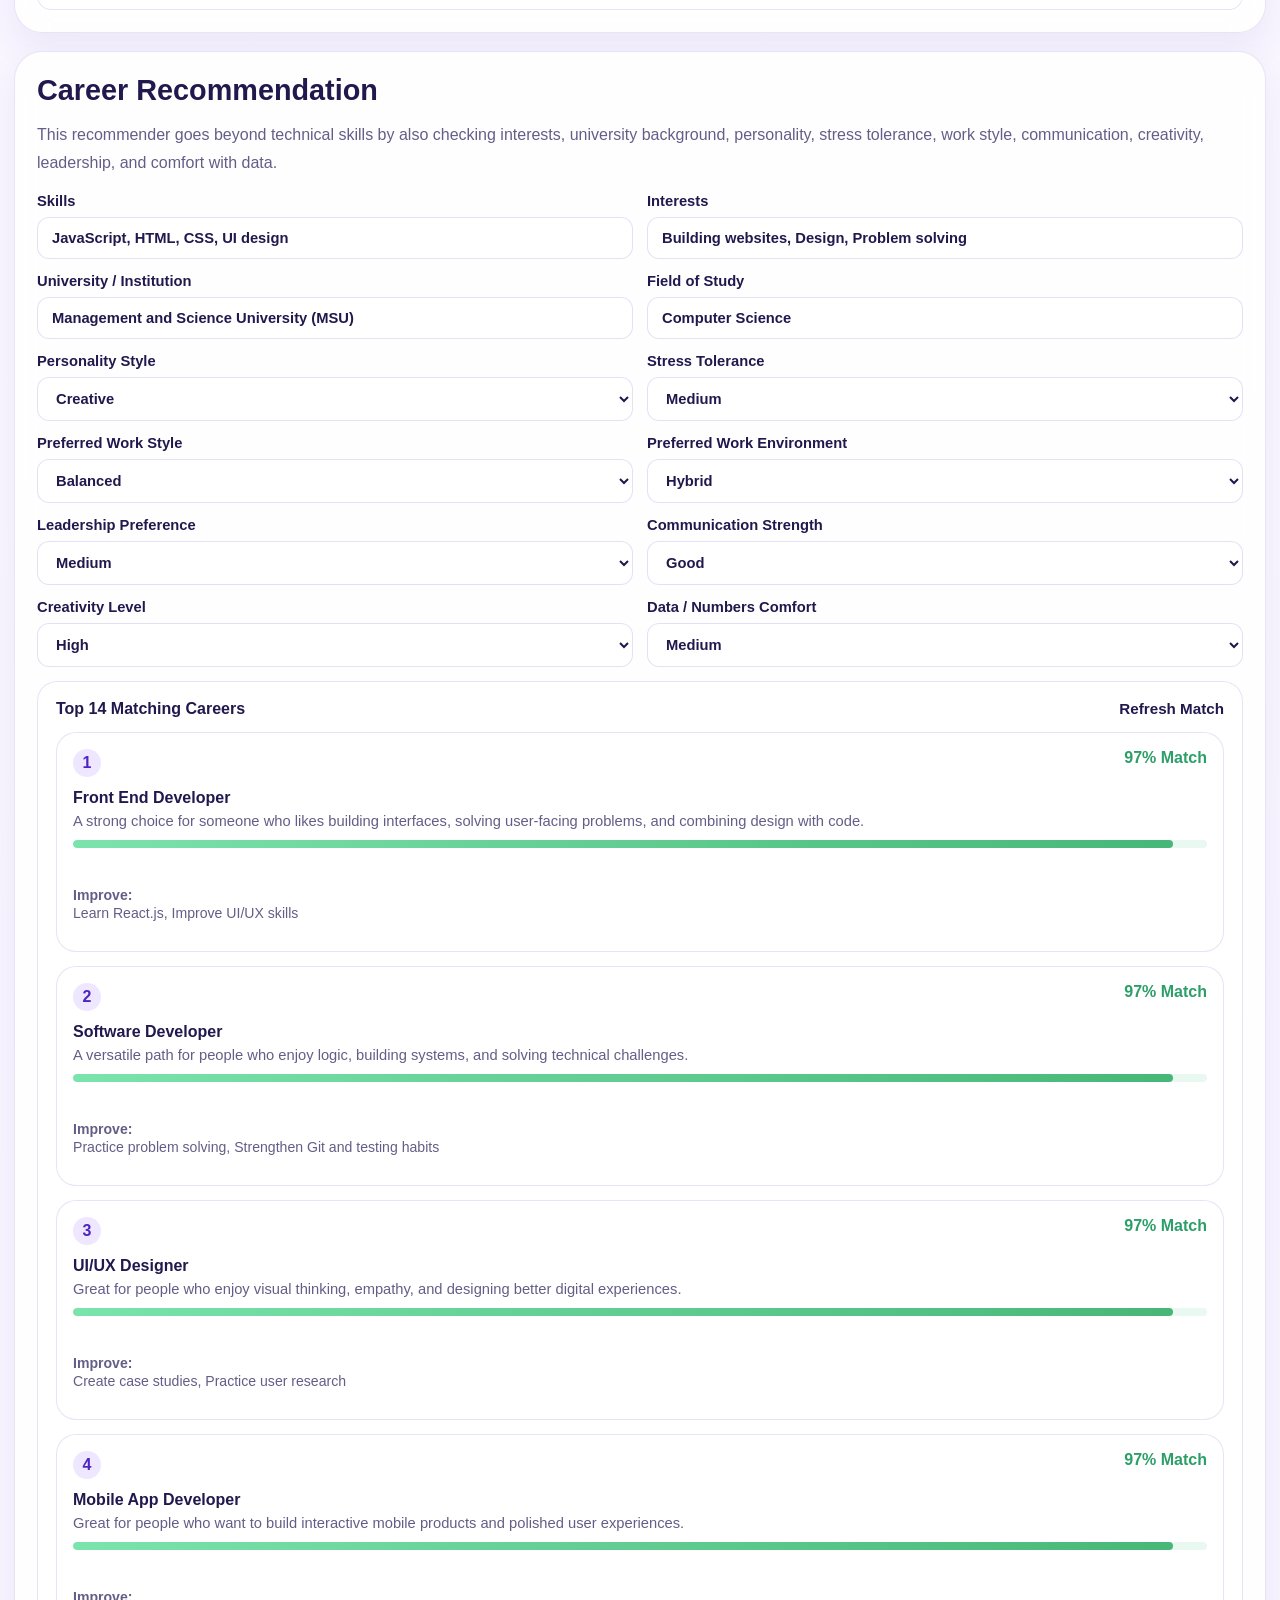
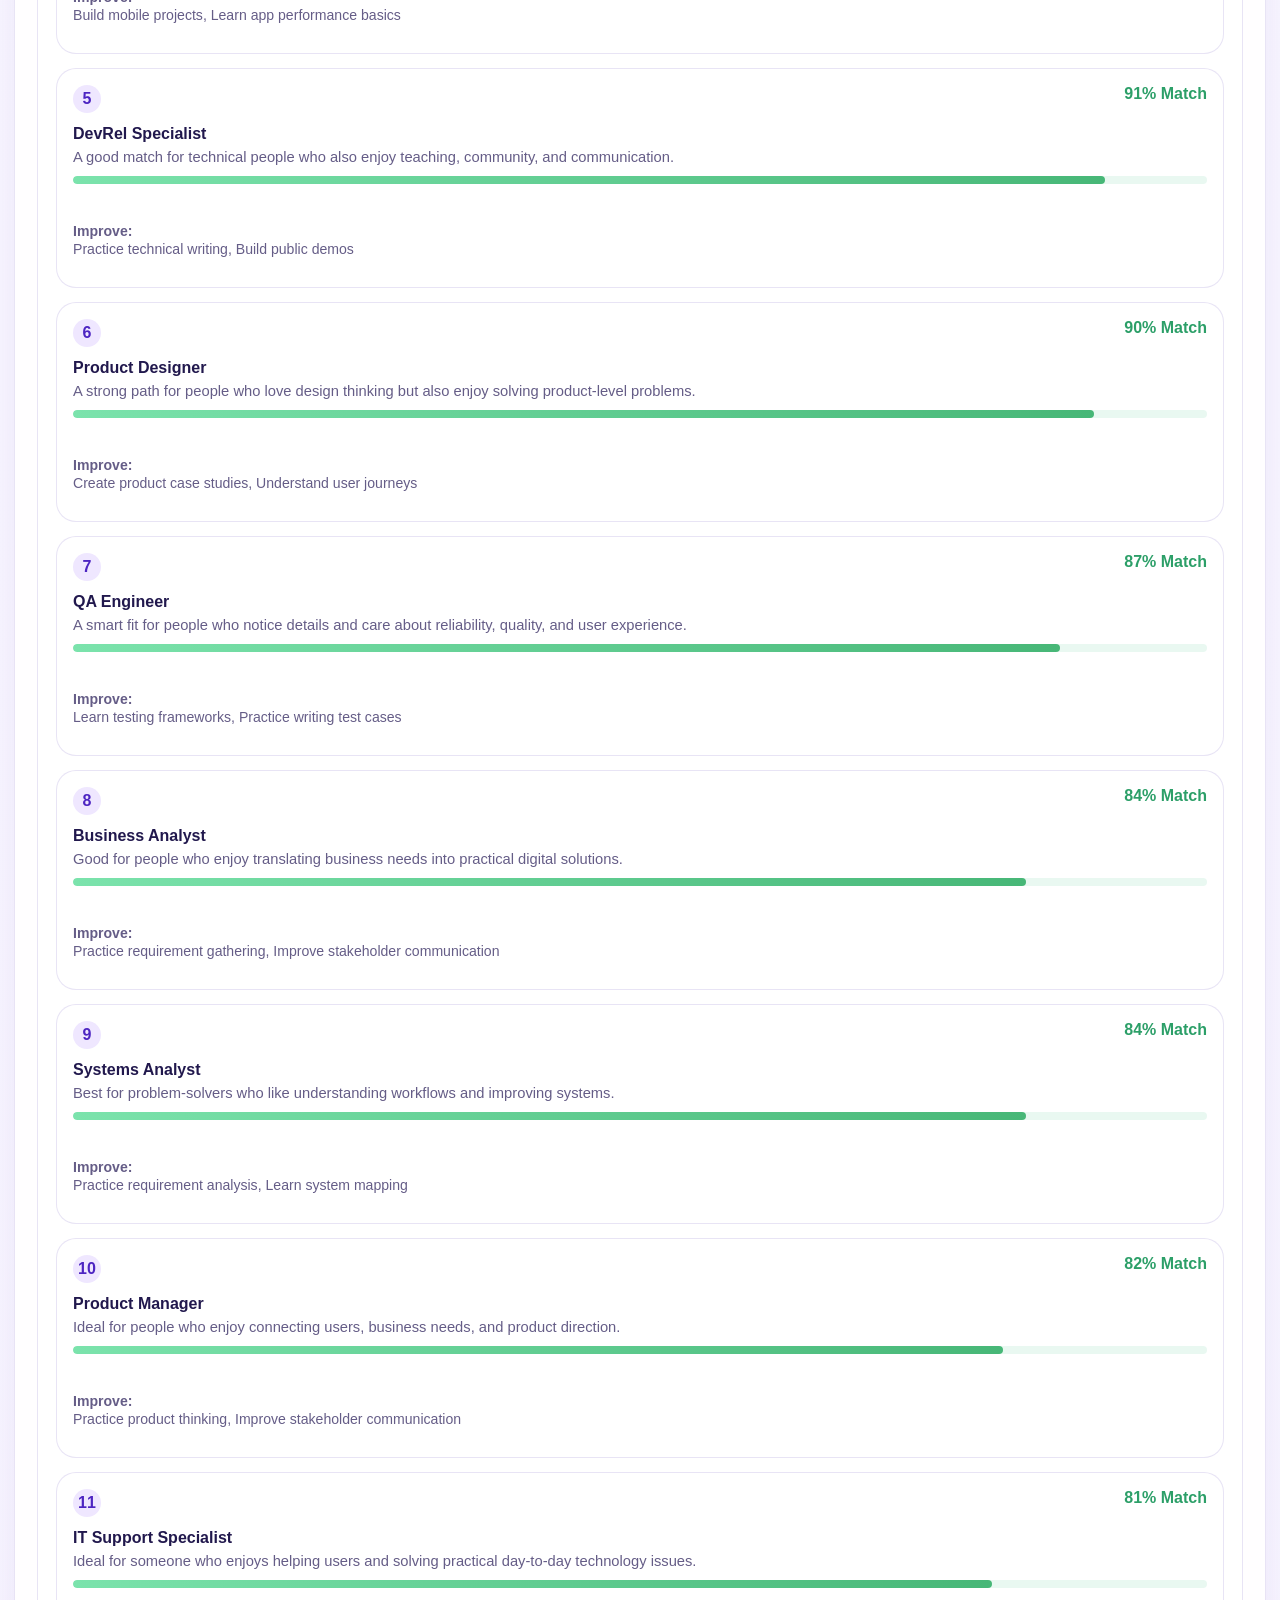
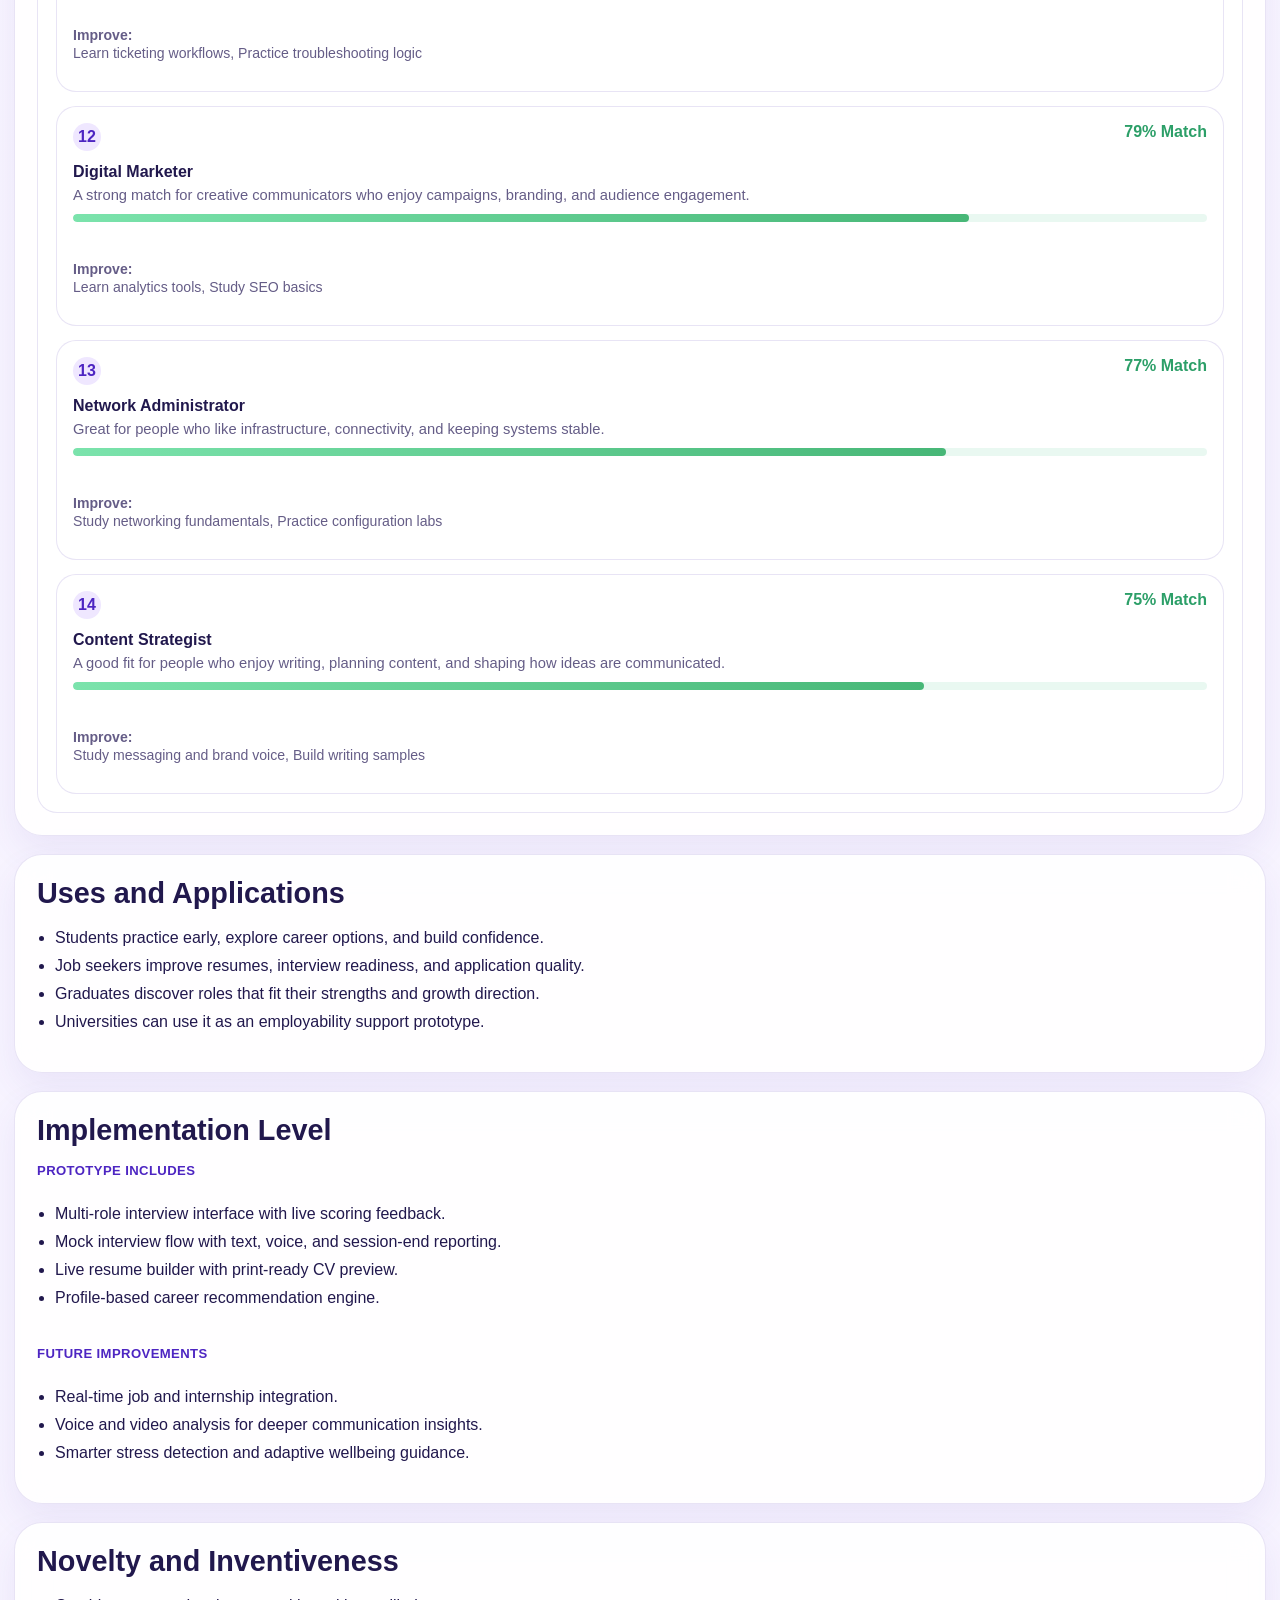
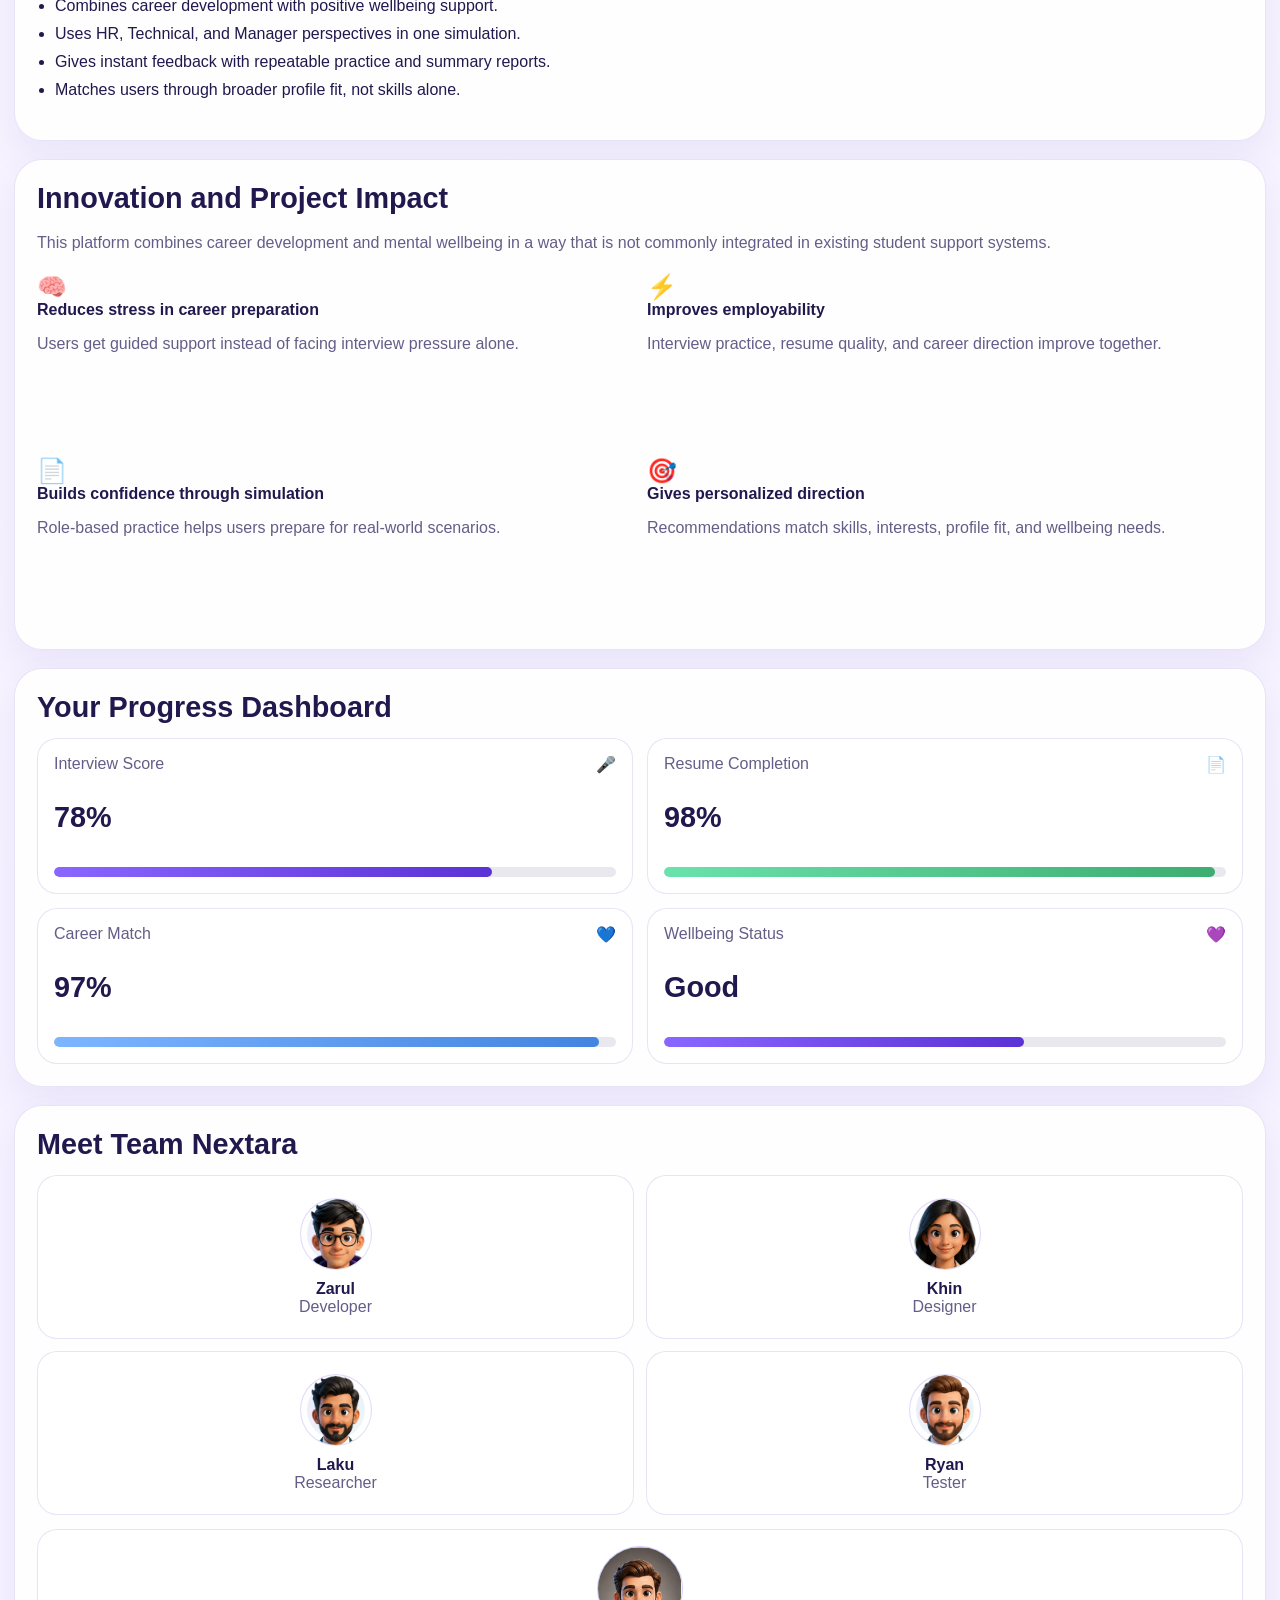
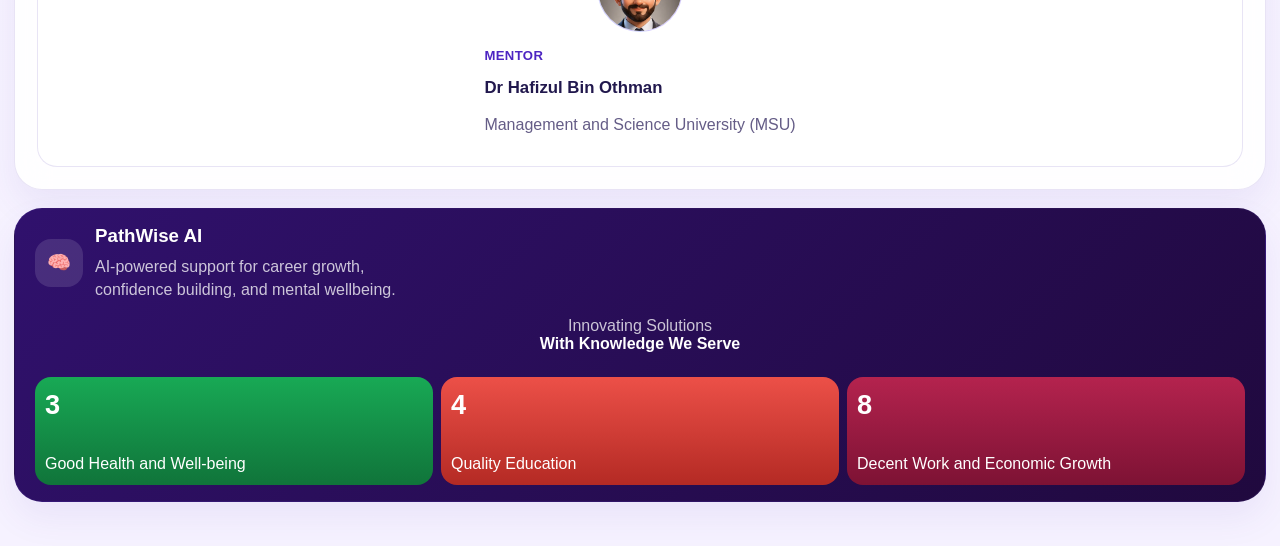
==== commit f0bf0011: "Update PathWise AI UI, assets, logic, and README" ====
--- a/index.html
+++ b/index.html
@@ -86,14 +86,13 @@
           </div>
 
           <div class="hero-visual">
-            <img class="hero-visual-image" src="assets/hero_visual.png" alt="PathWise AI hero illustration" />
+            <img class="hero-visual-image" src="assets/home.png" alt="PathWise AI hero illustration" />
           </div>
         </section>
 
         <section class="section-card interview-demo" id="interview-demo">
           <div class="section-title centered">
-            <h3>AI Interview Coaching - Live Demo</h3>
-            <p>3 AI Interviewers • Voice / Text Answers • Camera Preview • Instant Feedback</p>
+            <h3>AI Interview Practice</h3>
           </div>
 
           <div class="video-stage avatar-style-friendly" id="videoStage">
@@ -110,36 +109,51 @@
             </div>
 
             <div class="stage-toolbar">
-              <div>
-                <span class="mini-label stage-label">Choose Interviewer</span>
+              <div class="interview-panel-main">
+                <span class="mini-label stage-label">Your Interview Coaches</span>
                 <div class="speaker-grid">
                   <button class="speaker-card" type="button" data-role="hr">
                     <div class="speaker-avatar hr-avatar">
-                      <img class="speaker-photo" src="assets/avatar_set_1_hr.png" alt="HR AI avatar" />
+                      <span class="speaker-wave" aria-hidden="true">Live</span>
+                      <img class="speaker-photo" src="assets/interview_hr_new.png" alt="HR AI avatar" />
                     </div>
                     <div class="speaker-meta">
-                      <strong>HR AI</strong>
+                      <div class="speaker-meta-top">
+                        <span class="speaker-online" aria-hidden="true"></span>
+                        <strong>HR AI</strong>
+                      </div>
                       <span>Behavioral Expert</span>
+                      <span class="speaker-action">About This Interviewer</span>
                     </div>
                   </button>
 
                   <button class="speaker-card" type="button" data-role="technical">
                     <div class="speaker-avatar technical-avatar">
-                      <img class="speaker-photo" src="assets/avatar_set_2_tech.png" alt="Technical AI avatar" />
+                      <span class="speaker-wave" aria-hidden="true">Live</span>
+                      <img class="speaker-photo" src="assets/interview_technical_new.png" alt="Technical AI avatar" />
                     </div>
                     <div class="speaker-meta">
-                      <strong>Technical AI</strong>
+                      <div class="speaker-meta-top">
+                        <span class="speaker-online" aria-hidden="true"></span>
+                        <strong>Technical AI</strong>
+                      </div>
                       <span>Technical Expert</span>
+                      <span class="speaker-action">About This Interviewer</span>
                     </div>
                   </button>
 
                   <button class="speaker-card active" type="button" data-role="manager">
                     <div class="speaker-avatar manager-avatar">
-                      <img class="speaker-photo" src="assets/avatar_set_3_manager.png" alt="Manager AI avatar" />
+                      <span class="speaker-wave" aria-hidden="true">Live</span>
+                      <img class="speaker-photo" src="assets/interview_manager_new.png" alt="Manager AI avatar" />
                     </div>
                     <div class="speaker-meta">
-                      <strong>Manager AI</strong>
+                      <div class="speaker-meta-top">
+                        <span class="speaker-online" aria-hidden="true"></span>
+                        <strong>Manager AI</strong>
+                      </div>
                       <span>Management Expert</span>
+                      <span class="speaker-action">About This Interviewer</span>
                     </div>
                   </button>
                 </div>
@@ -147,7 +161,7 @@
 
               <div class="user-stage-card">
                 <div class="user-stage-head">
-                  <span class="mini-label stage-label">Your Camera Preview</span>
+                  <span class="mini-label stage-label">Your Camera</span>
                   <span class="camera-indicator" id="cameraIndicator">Offline</span>
                 </div>
                 <div class="user-video-wrap">
@@ -158,12 +172,41 @@
                     <span>Open camera for a realistic mock interview experience.</span>
                   </div>
                 </div>
+                <div class="camera-summary-grid">
+                  <div class="camera-summary-card">
+                    <span class="mini-label stage-label">Interview Agenda</span>
+                    <ul class="agenda-list">
+                      <li class="active">Introduction &amp; Background</li>
+                      <li>Role-specific Questions</li>
+                      <li>Problem Solving</li>
+                      <li>Behavioral Questions</li>
+                      <li>Closing &amp; Feedback</li>
+                    </ul>
+                  </div>
+                  <div class="camera-summary-card">
+                    <span class="mini-label stage-label">Session Overview</span>
+                    <div class="overview-stats">
+                      <div class="overview-item">
+                        <span>Total Time</span>
+                        <strong>30:00</strong>
+                      </div>
+                      <div class="overview-item">
+                        <span>Elapsed Time</span>
+                        <strong id="elapsedClock">01:24</strong>
+                      </div>
+                      <div class="overview-item">
+                        <span>Question</span>
+                        <strong id="overviewQuestionCounter">1 of 4</strong>
+                      </div>
+                    </div>
+                  </div>
+                </div>
               </div>
             </div>
 
             <div class="call-config-bar">
               <div class="avatar-style-picker">
-                <span class="mini-label stage-label">Avatar Style</span>
+                <span class="mini-label stage-label">Interview Style</span>
                 <div class="style-options">
                   <button class="style-chip" type="button" data-avatar-style="professional">Professional</button>
                   <button class="style-chip active" type="button" data-avatar-style="friendly">Friendly</button>
@@ -172,7 +215,7 @@
               </div>
 
               <div class="ai-response-box">
-                <span class="mini-label stage-label">Avatar Response</span>
+                <span class="mini-label stage-label">AI Response</span>
                 <p id="aiResponseText">
                   I am ready to start. Choose an interviewer, turn on your camera if
                   you want, and begin the mock call.
@@ -181,18 +224,18 @@
             </div>
 
             <div class="stage-controls">
-              <button class="control-btn" id="startInterviewBtn" type="button">▶ Start Session</button>
-              <button class="control-btn" id="openCameraBtn" type="button">📷 Open Camera</button>
-              <button class="control-btn" id="closeCameraBtn" type="button">🚫 Close Camera</button>
-              <button class="control-btn" id="replayQuestionBtn" type="button">🔊 Replay Question</button>
-              <button class="control-btn" id="voiceAnswerBtn" type="button">🎙 Use Microphone</button>
-              <button class="control-btn danger-control" id="finishInterviewBtn" type="button">■ End &amp; Report</button>
+              <button class="control-btn" id="startInterviewBtn" type="button">Start Session</button>
+              <button class="control-btn" id="openCameraBtn" type="button">Open Camera</button>
+              <button class="control-btn" id="closeCameraBtn" type="button">Close Camera</button>
+              <button class="control-btn" id="replayQuestionBtn" type="button">Replay Question</button>
+              <button class="control-btn" id="voiceAnswerBtn" type="button">Use Microphone</button>
+              <button class="control-btn danger-control" id="finishInterviewBtn" type="button">End Interview &amp; Report</button>
               <span class="session-status" id="sessionStatus">Ready to begin</span>
             </div>
           </div>
 
           <div class="demo-panels">
-            <article class="mini-panel question-panel">
+            <article class="mini-panel qa-panel">
               <span class="mini-label">Current Question (<span id="questionRoleLabel">Manager AI</span>)</span>
               <p id="questionText">
                 Tell me about yourself and the kind of role you want to grow
@@ -256,6 +299,11 @@
             </article>
           </div>
 
+          <div class="stage-note-bar">
+            <span class="session-note-copy">Session updates appear in the control bar above.</span>
+            <span class="session-tip">Tip: Take your time. Think before you answer.</span>
+          </div>
+
           <article class="mini-panel report-panel hidden" id="sessionReport">
             <div class="report-head">
               <div>
@@ -303,55 +351,51 @@
               better career decisions.
             </p>
 
-            <div class="solution-columns">
-              <div class="solution-box">
-                <span class="solution-badge">1</span>
-                <h4>AI Interview Coaching System</h4>
-                <p>
-                  A video-call-like mock interview where users answer realistic
-                  questions by voice or text and receive instant feedback.
-                </p>
-                <ul class="bullet-list compact">
-                  <li>HR AI asks behavioral and personality questions</li>
-                  <li>Technical AI asks skill-based and problem-solving questions</li>
-                  <li>Manager AI asks decision-making and real-world questions</li>
-                  <li>System evaluates confidence, clarity, relevance, and answer quality</li>
-                </ul>
-                <button class="text-action jump-btn" type="button" data-jump="#interview-demo">
-                  Try Interview Coach
-                </button>
-              </div>
-
-              <div class="solution-box">
-                <span class="solution-badge">2</span>
-                <h4>AI Career &amp; Resume System</h4>
-                <p>
-                  Users build a professional CV, explore suitable roles, and get
-                  guidance that also considers stress level and work preferences.
-                </p>
-                <ul class="bullet-list compact">
-                  <li>Resume Builder AI with role-specific suggestions</li>
-                  <li>Career Recommendation based on skills, interests, and profile</li>
-                  <li>Mental Support Element for balanced and realistic career growth</li>
-                </ul>
-                <button class="text-action jump-btn" type="button" data-jump="#resume-builder">
-                  Explore Now
-                </button>
-              </div>
-            </div>
-
-            <div class="mini-highlight-grid">
-              <div class="mini-highlight">
-                <strong>Builds confidence</strong>
-                <span>Prepares users for interviews with structured role-based practice</span>
-              </div>
-              <div class="mini-highlight">
-                <strong>Reduces confusion</strong>
-                <span>Connects user profile, wellbeing, and career direction in one platform</span>
-              </div>
-              <div class="mini-highlight">
-                <strong>Improves employability</strong>
-                <span>Supports resume quality, interview readiness, and career discovery</span>
+            <div class="solution-master-card">
+              <div class="solution-columns">
+                <div class="solution-box flat-box">
+                  <span class="solution-badge">1</span>
+                  <h4>AI Interview Coaching System</h4>
+                  <p>Role-based mock interviews with voice or text answers and instant response scoring.</p>
+                  <ul class="bullet-list compact">
+                    <li>HR AI for behavioral and personality questions</li>
+                    <li>Technical AI for skill-based and problem-solving questions</li>
+                    <li>Manager AI for decision-making and real-world questions</li>
+                    <li>Evaluates confidence, clarity, relevance, and answer quality</li>
+                  </ul>
+                  <button class="text-action jump-btn" type="button" data-jump="#interview-demo">
+                    Try Interview Coach
+                  </button>
+                </div>
+
+                <div class="solution-box flat-box">
+                  <span class="solution-badge">2</span>
+                  <h4>AI Career &amp; Resume System</h4>
+                  <p>Build a professional CV, discover suitable roles, and receive balanced guidance for growth.</p>
+                  <ul class="bullet-list compact">
+                    <li>Resume Builder AI with role-specific suggestions</li>
+                    <li>Career Recommendation based on skills, interests, and profile</li>
+                    <li>Mental Support for balanced and realistic career growth</li>
+                  </ul>
+                  <button class="text-action jump-btn" type="button" data-jump="#resume-builder">
+                    Explore Now
+                  </button>
+                </div>
+              </div>
+
+              <div class="mini-highlight-grid">
+                <div class="mini-highlight">
+                  <strong>Builds confidence</strong>
+                  <span>Structured role-based practice prepares users for interviews.</span>
+                </div>
+                <div class="mini-highlight">
+                  <strong>Reduces confusion</strong>
+                  <span>Connects user profile, wellbeing, and career direction in one flow.</span>
+                </div>
+                <div class="mini-highlight">
+                  <strong>Improves employability</strong>
+                  <span>Supports stronger resumes, interview readiness, and career discovery.</span>
+                </div>
               </div>
             </div>
           </article>
@@ -366,8 +410,8 @@
               user’s current stress level.
             </p>
 
-            <div class="wellbeing-layout">
-              <div>
+            <div class="wellbeing-layout vertical-layout">
+              <div class="wellbeing-top-card">
                 <p class="wellbeing-question">How stressed are you feeling today?</p>
                 <div class="stress-selector" id="stressSelector">
                   <button class="stress-btn" type="button" data-level="1">
@@ -395,28 +439,35 @@
                   <span>Very Calm</span>
                   <span>Very Stressed</span>
                 </div>
-              </div>
-
-                <div class="wellbeing-advice">
-                  <div class="wellbeing-advice-text">
-                    <span class="mini-label">Your Wellbeing Advice</span>
-                    <p id="wellbeingMessage">
-                      It is normal to feel this way sometimes. Take small breaks, stay
-                      positive, and focus on one step at a time.
-                    </p>
-                    <ul class="bullet-list compact" id="wellbeingTips">
-                      <li>Take short breaks and breathe</li>
-                      <li>Stay active and drink water</li>
-                      <li>Talk to someone you trust</li>
-                      <li>Focus on progress, not perfection</li>
-                    </ul>
-                  </div>
-                  <div class="wellbeing-advice-visual">
-                    <img src="assets/wellbeing_avatar.png" alt="Wellbeing support illustration" />
-                  </div>
-                </div>
-              </div>
-            </article>
+                <div class="wellbeing-status-strip">
+                  <div class="wellbeing-status-pill">
+                    <span class="mini-label">Mental Check-In</span>
+                    <strong id="wellbeingStatusTitle">Balanced Today</strong>
+                  </div>
+                  <p class="wellbeing-status-copy">A simple emotional check-in to keep career preparation manageable and supportive.</p>
+                </div>
+              </div>
+
+              <div class="wellbeing-advice">
+                <div class="wellbeing-advice-text">
+                  <span class="mini-label">Your Wellbeing Advice</span>
+                  <p id="wellbeingMessage">
+                    It is normal to feel this way sometimes. Take small breaks, stay
+                    positive, and focus on one step at a time.
+                  </p>
+                  <ul class="bullet-list compact" id="wellbeingTips">
+                    <li>Take short breaks and breathe</li>
+                    <li>Stay active and drink water</li>
+                    <li>Talk to someone you trust</li>
+                    <li>Focus on progress, not perfection</li>
+                  </ul>
+                </div>
+                <div class="wellbeing-advice-visual">
+                  <img src="assets/wellbeing_avatar.png" alt="Wellbeing support illustration" />
+                </div>
+              </div>
+            </div>
+          </article>
 
             <article class="section-card resume-card section-anchor" id="resume-builder">
               <div class="section-title">
@@ -674,7 +725,6 @@
                     <div id="careerResults"></div>
                   </div>
                 </div>
-              </div>
             </form>
             </article>
 
@@ -682,11 +732,11 @@
             <div class="section-title">
               <h3>Uses and Applications</h3>
             </div>
-            <ul class="bullet-list">
-              <li>Students can use the platform to practice interviews early, explore career directions, and build confidence before entering the job market.</li>
-              <li>Job seekers can improve resume quality, strengthen interview performance, and approach applications with better preparation and less uncertainty.</li>
-              <li>Graduates can discover role options that align with their strengths, interests, working style, and growth potential.</li>
-              <li>Universities and institutions can use the concept as a student employability support prototype that promotes readiness, self-awareness, and career planning.</li>
+            <ul class="bullet-list compact">
+              <li>Students practice early, explore career options, and build confidence.</li>
+              <li>Job seekers improve resumes, interview readiness, and application quality.</li>
+              <li>Graduates discover roles that fit their strengths and growth direction.</li>
+              <li>Universities can use it as an employability support prototype.</li>
             </ul>
           </article>
 
@@ -698,18 +748,18 @@
               <div>
                 <span class="mini-label">Prototype Includes</span>
                 <ul class="bullet-list compact">
-                  <li>An AI-style interview interface with multi-role questioning, simulated live responses, and instant scoring feedback.</li>
-                  <li>A mock interview simulation module that supports text input, voice interaction, and session-end reporting.</li>
-                  <li>A live resume builder that updates a CV preview dynamically and supports print-ready demonstration output.</li>
-                  <li>A profile-based career recommendation engine that maps users to possible roles using broader personal and academic factors.</li>
+                  <li>Multi-role interview interface with live scoring feedback.</li>
+                  <li>Mock interview flow with text, voice, and session-end reporting.</li>
+                  <li>Live resume builder with print-ready CV preview.</li>
+                  <li>Profile-based career recommendation engine.</li>
                 </ul>
               </div>
               <div>
                 <span class="mini-label">Future Improvements</span>
                 <ul class="bullet-list compact">
-                  <li>Real-time job and internship integration to connect recommendations with actual opportunities.</li>
-                  <li>Voice and video analysis for deeper communication, confidence, and interview delivery insights.</li>
-                  <li>More advanced emotion and stress detection for richer wellbeing support and adaptive guidance.</li>
+                  <li>Real-time job and internship integration.</li>
+                  <li>Voice and video analysis for deeper communication insights.</li>
+                  <li>Smarter stress detection and adaptive wellbeing guidance.</li>
                 </ul>
               </div>
             </div>
@@ -719,11 +769,11 @@
             <div class="section-title">
               <h3>Novelty and Inventiveness</h3>
             </div>
-            <ul class="bullet-list">
-              <li>Combines practical career development support with simple, positive wellbeing guidance in one connected user experience.</li>
-              <li>Uses a multi-role AI interview simulation with HR, Technical, and Manager perspectives instead of relying on a single interview style.</li>
-              <li>Provides instant feedback together with session summaries so users can reflect, improve, and repeat practice more effectively.</li>
-              <li>Generates personalized recommendations using a broader profile view rather than matching users by technical skills alone.</li>
+            <ul class="bullet-list compact">
+              <li>Combines career development with positive wellbeing support.</li>
+              <li>Uses HR, Technical, and Manager perspectives in one simulation.</li>
+              <li>Gives instant feedback with repeatable practice and summary reports.</li>
+              <li>Matches users through broader profile fit, not skills alone.</li>
             </ul>
           </article>
 
@@ -791,7 +841,7 @@
                   <span>Resume Completion</span>
                   <span>📄</span>
                 </div>
-                <strong class="metric-number" id="dashboardResumeScore" data-target="90">90%</strong>
+                <strong class="metric-number" id="dashboardResumeScore" data-target="98">98%</strong>
                 <div class="metric-line large">
                   <div class="metric-fill green-fill" id="dashboardResumeBar"></div>
                 </div>
@@ -802,7 +852,7 @@
                   <span>Career Match</span>
                   <span>💙</span>
                 </div>
-                <strong class="metric-number" id="dashboardCareerScore" data-target="92">92%</strong>
+                <strong class="metric-number" id="dashboardCareerScore" data-target="97">97%</strong>
                 <div class="metric-line large">
                   <div class="metric-fill blue-fill" id="dashboardCareerBar"></div>
                 </div>
@@ -851,8 +901,8 @@
               </div>
 
               <div class="mentor-card">
-                <div class="person-avatar mentor-avatar"><img src="assets/mentor_avatar.png" alt="Mentor avatar" /></div>
-                <div>
+                <div class="person-avatar mentor-avatar"><img src="assets/interview_manager_new.png" alt="Mentor avatar" /></div>
+                <div class="mentor-copy">
                   <span class="mini-label">Mentor</span>
                   <strong>Dr Hafizul Bin Othman</strong>
                   <p>Management and Science University (MSU)</p>
@@ -869,8 +919,7 @@
           <div>
             <h3>PathWise AI</h3>
             <p>
-              PathWise AI is your AI-powered companion for career growth,
-              confidence building, and mental wellbeing.
+              AI-powered support for career growth, confidence building, and mental wellbeing.
             </p>
           </div>
         </div>
--- a/style.css
+++ b/style.css
@@ -409,9 +409,10 @@
   display: block;
   width: 100%;
   height: 100%;
-  object-fit: cover;
+  object-fit: contain;
   object-position: center center;
   border-radius: 20px;
+  background: rgba(255, 255, 255, 0.7);
   box-shadow: 0 18px 36px rgba(54, 36, 117, 0.12);
 }
 
@@ -728,9 +729,31 @@
 
 .stage-toolbar {
   display: grid;
-  grid-template-columns: 1.25fr 0.75fr;
+  grid-template-columns: minmax(0, 1.65fr) minmax(320px, 0.95fr);
+  gap: 18px;
+  align-items: stretch;
+}
+
+.interview-panel-main {
+  display: flex;
+  flex-direction: column;
   gap: 16px;
-  align-items: stretch;
+}
+
+.panel-heading-block {
+  margin-bottom: 4px;
+}
+
+.panel-heading-block h4 {
+  margin: 0 0 8px;
+  font-size: 1.8rem;
+  color: #f5f3ff;
+}
+
+.panel-heading-block p {
+  margin: 0;
+  color: rgba(232, 229, 255, 0.76);
+  line-height: 1.65;
 }
 
 .stage-label {
@@ -741,24 +764,28 @@
 .speaker-grid {
   display: grid;
   grid-template-columns: repeat(3, minmax(0, 1fr));
-  gap: 14px;
+  gap: 16px;
 }
 
 .speaker-card {
   text-align: left;
   padding: 0;
   overflow: hidden;
-  border-radius: 20px;
+  border-radius: 24px;
   border: 1px solid rgba(255, 255, 255, 0.12);
-  background: linear-gradient(180deg, rgba(255, 255, 255, 0.08), rgba(255, 255, 255, 0.04));
+  background:
+    linear-gradient(180deg, rgba(255, 255, 255, 0.08), rgba(255, 255, 255, 0.03)),
+    linear-gradient(180deg, rgba(18, 16, 34, 0.92), rgba(18, 16, 34, 0.94));
   cursor: pointer;
   color: #fff;
-  min-height: 300px;
+  min-height: 420px;
+  display: flex;
+  flex-direction: column;
 }
 
 .speaker-card.active {
-  outline: 2px solid rgba(147, 106, 255, 0.8);
-  box-shadow: 0 0 0 8px rgba(133, 96, 255, 0.14);
+  outline: 2px solid rgba(147, 106, 255, 0.88);
+  box-shadow: 0 0 0 8px rgba(133, 96, 255, 0.14), 0 18px 42px rgba(18, 14, 46, 0.34);
 }
 
 .speaker-card.speaking .speaker-avatar {
@@ -771,7 +798,7 @@
 }
 
 .speaker-avatar {
-  min-height: 240px;
+  min-height: 320px;
   display: flex;
   align-items: center;
   justify-content: center;
@@ -783,16 +810,16 @@
 .speaker-photo {
   width: 100%;
   height: 100%;
-  min-height: 240px;
-  object-fit: contain;
-  object-position: center bottom;
+  min-height: 320px;
+  object-fit: cover;
+  object-position: center top;
   display: block;
 }
 
 .hr-avatar .speaker-photo,
 .technical-avatar .speaker-photo,
 .manager-avatar .speaker-photo {
-  object-position: center bottom;
+  object-position: center top;
 }
 
 .speaker-avatar::before {
@@ -800,8 +827,8 @@
   position: absolute;
   inset: 0;
   background:
-    radial-gradient(circle at 50% 16%, rgba(255, 255, 255, 0.34), transparent 22%),
-    linear-gradient(135deg, rgba(255, 255, 255, 0.06), rgba(255, 255, 255, 0.01));
+    linear-gradient(180deg, rgba(17, 16, 30, 0.04) 50%, rgba(17, 16, 30, 0.34) 100%);
+  pointer-events: none;
 }
 
 .hr-avatar {
@@ -1023,20 +1050,64 @@
 }
 
 .speaker-meta {
-  padding: 14px 16px 16px;
-  min-height: 78px;
-  background: linear-gradient(180deg, rgba(17, 16, 31, 0.12), rgba(17, 16, 31, 0.72));
+  padding: 16px 18px 18px;
+  min-height: 100px;
+  background: linear-gradient(180deg, rgba(17, 16, 31, 0.14), rgba(17, 16, 31, 0.88));
+  margin-top: auto;
 }
 
 .speaker-meta strong,
 .speaker-meta span {
   display: block;
+}
+
+.speaker-meta-top {
+  display: flex;
+  align-items: center;
+  gap: 10px;
 }
 
 .speaker-meta span {
   margin-top: 4px;
   color: rgba(255, 255, 255, 0.74);
   font-size: 0.9rem;
+}
+
+.speaker-online {
+  width: 10px;
+  height: 10px;
+  border-radius: 50%;
+  background: #3fe07a;
+  box-shadow: 0 0 0 4px rgba(63, 224, 122, 0.14);
+  flex-shrink: 0;
+}
+
+.speaker-wave {
+  position: absolute;
+  top: 16px;
+  right: 16px;
+  width: 36px;
+  height: 36px;
+  border-radius: 14px;
+  display: grid;
+  place-items: center;
+  background: rgba(30, 255, 135, 0.16);
+  border: 1px solid rgba(63, 224, 122, 0.24);
+  color: #67f3a0;
+  font-size: 0.88rem;
+  font-weight: 900;
+  z-index: 2;
+}
+
+.speaker-action {
+  margin-top: 14px;
+  padding: 12px 14px;
+  border-radius: 14px;
+  border: 1px solid rgba(255, 255, 255, 0.1);
+  background: rgba(255, 255, 255, 0.04);
+  color: rgba(245, 241, 255, 0.88);
+  font-weight: 700;
+  text-align: center;
 }
 
 .stage-controls {
@@ -1047,11 +1118,15 @@
   flex-wrap: wrap;
   margin-top: 18px;
   color: rgba(255, 255, 255, 0.8);
+  padding: 16px 18px;
+  border-radius: 20px;
+  border: 1px solid rgba(255, 255, 255, 0.1);
+  background: rgba(255, 255, 255, 0.04);
 }
 
 .control-btn {
   min-height: 42px;
-  padding: 10px 14px;
+  padding: 10px 18px;
   border-radius: 999px;
   border: 1px solid rgba(255, 255, 255, 0.12);
   background: rgba(255, 255, 255, 0.08);
@@ -1072,16 +1147,46 @@
 }
 
 .session-status {
-  margin-left: auto;
-  color: rgba(255, 255, 255, 0.7);
-  font-size: 0.92rem;
+  color: rgba(255, 255, 255, 0.82);
+  font-size: 0.95rem;
+  font-weight: 700;
+  flex-basis: 100%;
+  margin-top: 2px;
+}
+
+.stage-note-bar {
+  display: flex;
+  align-items: center;
+  justify-content: space-between;
+  gap: 12px;
+  margin-top: 14px;
+  padding: 0 6px;
+}
+
+.stage-note-bar .session-status {
+  margin-left: 0;
+}
+
+.session-note-copy {
+  color: rgba(236, 230, 255, 0.64);
+  font-size: 0.9rem;
+}
+
+.session-tip {
+  color: rgba(236, 230, 255, 0.64);
+  font-size: 0.9rem;
 }
 
 .user-stage-card {
-  padding: 16px;
-  border-radius: 20px;
+  padding: 18px;
+  border-radius: 24px;
   border: 1px solid rgba(255, 255, 255, 0.12);
-  background: linear-gradient(180deg, rgba(255, 255, 255, 0.08), rgba(255, 255, 255, 0.03));
+  background:
+    linear-gradient(180deg, rgba(255, 255, 255, 0.07), rgba(255, 255, 255, 0.03)),
+    linear-gradient(180deg, rgba(18, 16, 34, 0.9), rgba(18, 16, 34, 0.95));
+  display: flex;
+  flex-direction: column;
+  gap: 14px;
 }
 
 .user-stage-head {
@@ -1094,17 +1199,19 @@
 
 .user-video-wrap {
   position: relative;
-  min-height: 330px;
+  min-height: 420px;
   border-radius: 18px;
   overflow: hidden;
-  background: linear-gradient(135deg, #2e2a45, #14121f);
+  background:
+    radial-gradient(circle at top right, rgba(127, 87, 255, 0.26), transparent 30%),
+    linear-gradient(135deg, #2e2a45, #14121f);
   border: 1px solid rgba(255, 255, 255, 0.08);
 }
 
 #userVideo {
   width: 100%;
   height: 100%;
-  min-height: 330px;
+  min-height: 420px;
   object-fit: cover;
   display: none;
 }
@@ -1142,9 +1249,86 @@
   font-weight: 900;
 }
 
+.camera-summary-grid {
+  display: grid;
+  grid-template-columns: repeat(2, minmax(0, 1fr));
+  gap: 12px;
+}
+
+.camera-summary-card {
+  padding: 16px;
+  border-radius: 18px;
+  border: 1px solid rgba(255, 255, 255, 0.1);
+  background: rgba(255, 255, 255, 0.04);
+}
+
+.agenda-list {
+  list-style: none;
+  padding: 0;
+  margin: 0;
+  display: grid;
+  gap: 10px;
+}
+
+.agenda-list li {
+  position: relative;
+  padding-left: 18px;
+  color: rgba(237, 234, 255, 0.78);
+  font-size: 0.95rem;
+}
+
+.agenda-list li::before {
+  content: "";
+  position: absolute;
+  left: 0;
+  top: 8px;
+  width: 8px;
+  height: 8px;
+  border-radius: 50%;
+  border: 1px solid rgba(173, 150, 255, 0.52);
+}
+
+.agenda-list li.active {
+  color: #ffffff;
+}
+
+.agenda-list li.active::before {
+  background: #7b4bff;
+  border-color: #7b4bff;
+  box-shadow: 0 0 0 4px rgba(123, 75, 255, 0.18);
+}
+
+.overview-stats {
+  display: grid;
+  gap: 12px;
+}
+
+.overview-item {
+  display: flex;
+  align-items: center;
+  justify-content: space-between;
+  gap: 10px;
+  padding-bottom: 12px;
+  border-bottom: 1px solid rgba(255, 255, 255, 0.08);
+}
+
+.overview-item:last-child {
+  padding-bottom: 0;
+  border-bottom: 0;
+}
+
+.overview-item span {
+  color: rgba(237, 234, 255, 0.72);
+}
+
+.overview-item strong {
+  color: #ffffff;
+  font-size: 1rem;
+}
+
 .call-config-bar {
   display: grid;
-  grid-template-columns: 0.9fr 1.1fr;
+  grid-template-columns: 0.8fr 1.2fr;
   gap: 16px;
   margin-top: 16px;
 }
@@ -1188,7 +1372,10 @@
 
 .demo-panels {
   display: grid;
-  grid-template-columns: 1.1fr 1fr 1fr;
+  grid-template-columns: minmax(0, 1.45fr) minmax(300px, 0.95fr);
+  grid-template-areas:
+    "question feedback"
+    "answer feedback";
   gap: 16px;
   margin-top: 16px;
 }
@@ -1196,13 +1383,30 @@
 .mini-panel {
   padding: 18px;
   border-radius: 20px;
-  background: var(--surface-strong);
-  border: 1px solid var(--stroke);
+  background:
+    linear-gradient(180deg, rgba(255, 255, 255, 0.07), rgba(255, 255, 255, 0.03)),
+    linear-gradient(180deg, rgba(18, 16, 34, 0.92), rgba(18, 16, 34, 0.96));
+  border: 1px solid rgba(255, 255, 255, 0.1);
+  color: #fff;
 }
 
 .mini-panel p {
   margin: 0;
   line-height: 1.7;
+  color: rgba(244, 241, 255, 0.92);
+}
+
+.question-panel,
+.qa-panel {
+  grid-area: question;
+}
+
+.answer-panel {
+  grid-area: answer;
+}
+
+.feedback-panel {
+  grid-area: feedback;
 }
 
 .question-footer,
@@ -1242,6 +1446,19 @@
   box-shadow: 0 0 0 4px rgba(107, 63, 242, 0.08);
 }
 
+.interview-demo textarea,
+.interview-demo input,
+.interview-demo select {
+  background: rgba(255, 255, 255, 0.06);
+  color: #ffffff;
+  border-color: rgba(255, 255, 255, 0.1);
+}
+
+.interview-demo textarea::placeholder,
+.interview-demo input::placeholder {
+  color: rgba(234, 229, 255, 0.5);
+}
+
 .answer-actions {
   margin-top: 14px;
 }
@@ -1330,6 +1547,11 @@
   color: var(--primary-dark);
 }
 
+.interview-demo .tip-box {
+  background: rgba(123, 75, 255, 0.18);
+  color: #f4edff;
+}
+
 .hidden {
   display: none;
 }
@@ -1354,11 +1576,11 @@
 }
 
 .solution-card {
-  grid-column: span 7;
+  grid-column: span 12;
 }
 
 .wellbeing-card {
-  grid-column: span 5;
+  grid-column: span 12;
 }
 
 .resume-card,
@@ -1398,6 +1620,13 @@
   display: grid;
   grid-template-columns: repeat(2, minmax(0, 1fr));
   gap: 16px;
+}
+
+.solution-master-card {
+  padding: 20px;
+  border-radius: 24px;
+  border: 1px solid var(--stroke);
+  background: linear-gradient(180deg, rgba(255, 255, 255, 0.95), rgba(247, 243, 255, 0.92));
 }
 
 .solution-box,
@@ -1412,6 +1641,18 @@
   background: var(--surface-strong);
 }
 
+.uses-card,
+.implementation-card,
+.novelty-card {
+  min-height: 100%;
+}
+
+.flat-box {
+  padding: 0;
+  border: 0;
+  background: transparent;
+}
+
 .solution-badge {
   width: 28px;
   height: 28px;
@@ -1466,6 +1707,18 @@
   align-items: center;
 }
 
+.vertical-layout {
+  grid-template-columns: 1fr;
+  align-items: stretch;
+}
+
+.wellbeing-top-card {
+  padding: 20px;
+  border-radius: 24px;
+  border: 1px solid var(--stroke);
+  background: linear-gradient(180deg, rgba(255, 255, 255, 0.96), rgba(244, 250, 247, 0.92));
+}
+
 .wellbeing-question {
   font-weight: 700;
   margin-bottom: 18px;
@@ -1509,11 +1762,38 @@
   font-size: 0.85rem;
 }
 
+.wellbeing-status-strip {
+  display: grid;
+  grid-template-columns: 220px 1fr;
+  gap: 16px;
+  align-items: center;
+  margin-top: 18px;
+}
+
+.wellbeing-status-pill {
+  padding: 16px;
+  border-radius: 18px;
+  background: linear-gradient(135deg, rgba(123, 75, 255, 0.1), rgba(72, 199, 142, 0.1));
+  border: 1px solid rgba(112, 88, 200, 0.16);
+}
+
+.wellbeing-status-pill strong {
+  display: block;
+  margin-top: 8px;
+  font-size: 1.05rem;
+}
+
+.wellbeing-status-copy {
+  margin: 0;
+  color: var(--muted);
+  line-height: 1.7;
+}
+
 .wellbeing-advice {
   display: grid;
-  grid-template-columns: 1.1fr 0.9fr;
+  grid-template-columns: 1fr;
   gap: 16px;
-  align-items: end;
+  align-items: center;
   padding: 20px;
   border-radius: 24px;
   background:
@@ -1528,12 +1808,12 @@
 
 .wellbeing-advice-visual {
   display: flex;
-  align-items: flex-end;
+  align-items: center;
   justify-content: center;
 }
 
 .wellbeing-advice-visual img {
-  width: min(100%, 170px);
+  width: min(100%, 180px);
   height: auto;
   display: block;
 }
@@ -1667,7 +1947,7 @@
 
 #careerResults {
   display: grid;
-  grid-template-columns: repeat(auto-fit, minmax(180px, 1fr));
+  grid-template-columns: repeat(2, minmax(0, 1fr));
   gap: 14px;
   margin-top: 14px;
 }
@@ -1750,10 +2030,10 @@
 }
 
 .impact-item {
-  padding: 18px;
-  border-radius: 20px;
-  border: 1px solid var(--stroke);
-  background: var(--surface-strong);
+  min-height: 170px;
+  display: flex;
+  flex-direction: column;
+  justify-content: flex-start;
 }
 
 .impact-item span {
@@ -1764,6 +2044,13 @@
   display: grid;
   grid-template-columns: repeat(4, minmax(0, 1fr));
   gap: 14px;
+}
+
+.dashboard-metric {
+  min-height: 156px;
+  display: flex;
+  flex-direction: column;
+  justify-content: space-between;
 }
 
 .metric-number,
@@ -1775,7 +2062,7 @@
 
 .team-layout {
   display: grid;
-  grid-template-columns: 1fr 300px;
+  grid-template-columns: 1fr 350px;
   gap: 14px;
   align-items: stretch;
 }
@@ -1792,7 +2079,7 @@
   flex-direction: column;
   align-items: center;
   justify-content: center;
-  min-height: 138px;
+  min-height: 164px;
   text-align: center;
 }
 
@@ -1824,13 +2111,33 @@
   display: flex;
   align-items: center;
   justify-content: flex-start;
-  gap: 12px;
+  gap: 14px;
   text-align: left;
+  min-height: 164px;
 }
 
 .mentor-avatar {
   margin: 0;
   background: linear-gradient(135deg, rgba(75, 147, 255, 0.22), rgba(107, 63, 242, 0.18));
+  width: 86px;
+  height: 86px;
+  flex-shrink: 0;
+}
+
+.mentor-avatar img {
+  object-fit: cover;
+  object-position: center top;
+}
+
+.mentor-copy {
+  min-width: 0;
+}
+
+.mentor-copy strong {
+  display: block;
+  margin: 6px 0 8px;
+  font-size: 1.05rem;
+  line-height: 1.35;
 }
 
 .auth-modal {
@@ -2058,10 +2365,11 @@
 
 .footer-card {
   display: grid;
-  grid-template-columns: 1.2fr 0.8fr 1fr;
-  gap: 18px;
+  grid-template-columns: 1.15fr 0.75fr 0.95fr;
+  gap: 16px;
   margin-top: 18px;
-  padding: 18px 22px;
+  min-height: 142px;
+  padding: 16px 20px;
   border-radius: var(--radius-xl);
   background: linear-gradient(135deg, #30116d, #20093e);
   color: #fff;
@@ -2071,17 +2379,17 @@
 .footer-brand {
   display: flex;
   align-items: center;
-  gap: 14px;
+  gap: 12px;
 }
 
 .footer-icon {
-  width: 56px;
-  height: 56px;
-  border-radius: 18px;
+  width: 48px;
+  height: 48px;
+  border-radius: 16px;
   display: grid;
   place-items: center;
   background: rgba(255, 255, 255, 0.12);
-  font-size: 1.45rem;
+  font-size: 1.2rem;
 }
 
 .footer-brand p,
@@ -2096,7 +2404,8 @@
 
 .footer-brand p {
   margin: 0;
-  line-height: 1.55;
+  line-height: 1.45;
+  max-width: 320px;
 }
 
 .footer-motto {
@@ -2109,21 +2418,21 @@
 .sdg-grid {
   display: grid;
   grid-template-columns: repeat(3, minmax(0, 1fr));
-  gap: 10px;
+  gap: 8px;
 }
 
 .sdg-card {
-  padding: 14px 12px;
-  border-radius: 18px;
+  padding: 12px 10px;
+  border-radius: 16px;
   color: #fff;
-  min-height: 88px;
+  min-height: 108px;
   display: flex;
   flex-direction: column;
   justify-content: space-between;
 }
 
 .sdg-card strong {
-  font-size: 1.8rem;
+  font-size: 1.7rem;
 }
 
 .sdg-3 {
@@ -2159,7 +2468,8 @@
   .footer-card,
   .report-grid,
   .stage-toolbar,
-  .call-config-bar {
+  .call-config-bar,
+  .camera-summary-grid {
     grid-template-columns: 1fr;
   }
 
@@ -2186,6 +2496,11 @@
     grid-template-columns: repeat(2, minmax(0, 1fr));
   }
 
+  #careerResults,
+  .wellbeing-status-strip {
+    grid-template-columns: 1fr;
+  }
+
   .expanded-career-fields {
     grid-template-columns: repeat(2, minmax(0, 1fr));
   }
@@ -2236,6 +2551,10 @@
     grid-template-columns: 1fr;
   }
 
+  #careerResults {
+    grid-template-columns: 1fr;
+  }
+
   .form-grid-two,
   .resume-actions,
   .expanded-career-fields {
@@ -2243,7 +2562,8 @@
   }
 
   .stage-topbar,
-  .user-stage-head {
+  .user-stage-head,
+  .stage-note-bar {
     flex-direction: column;
     align-items: flex-start;
   }
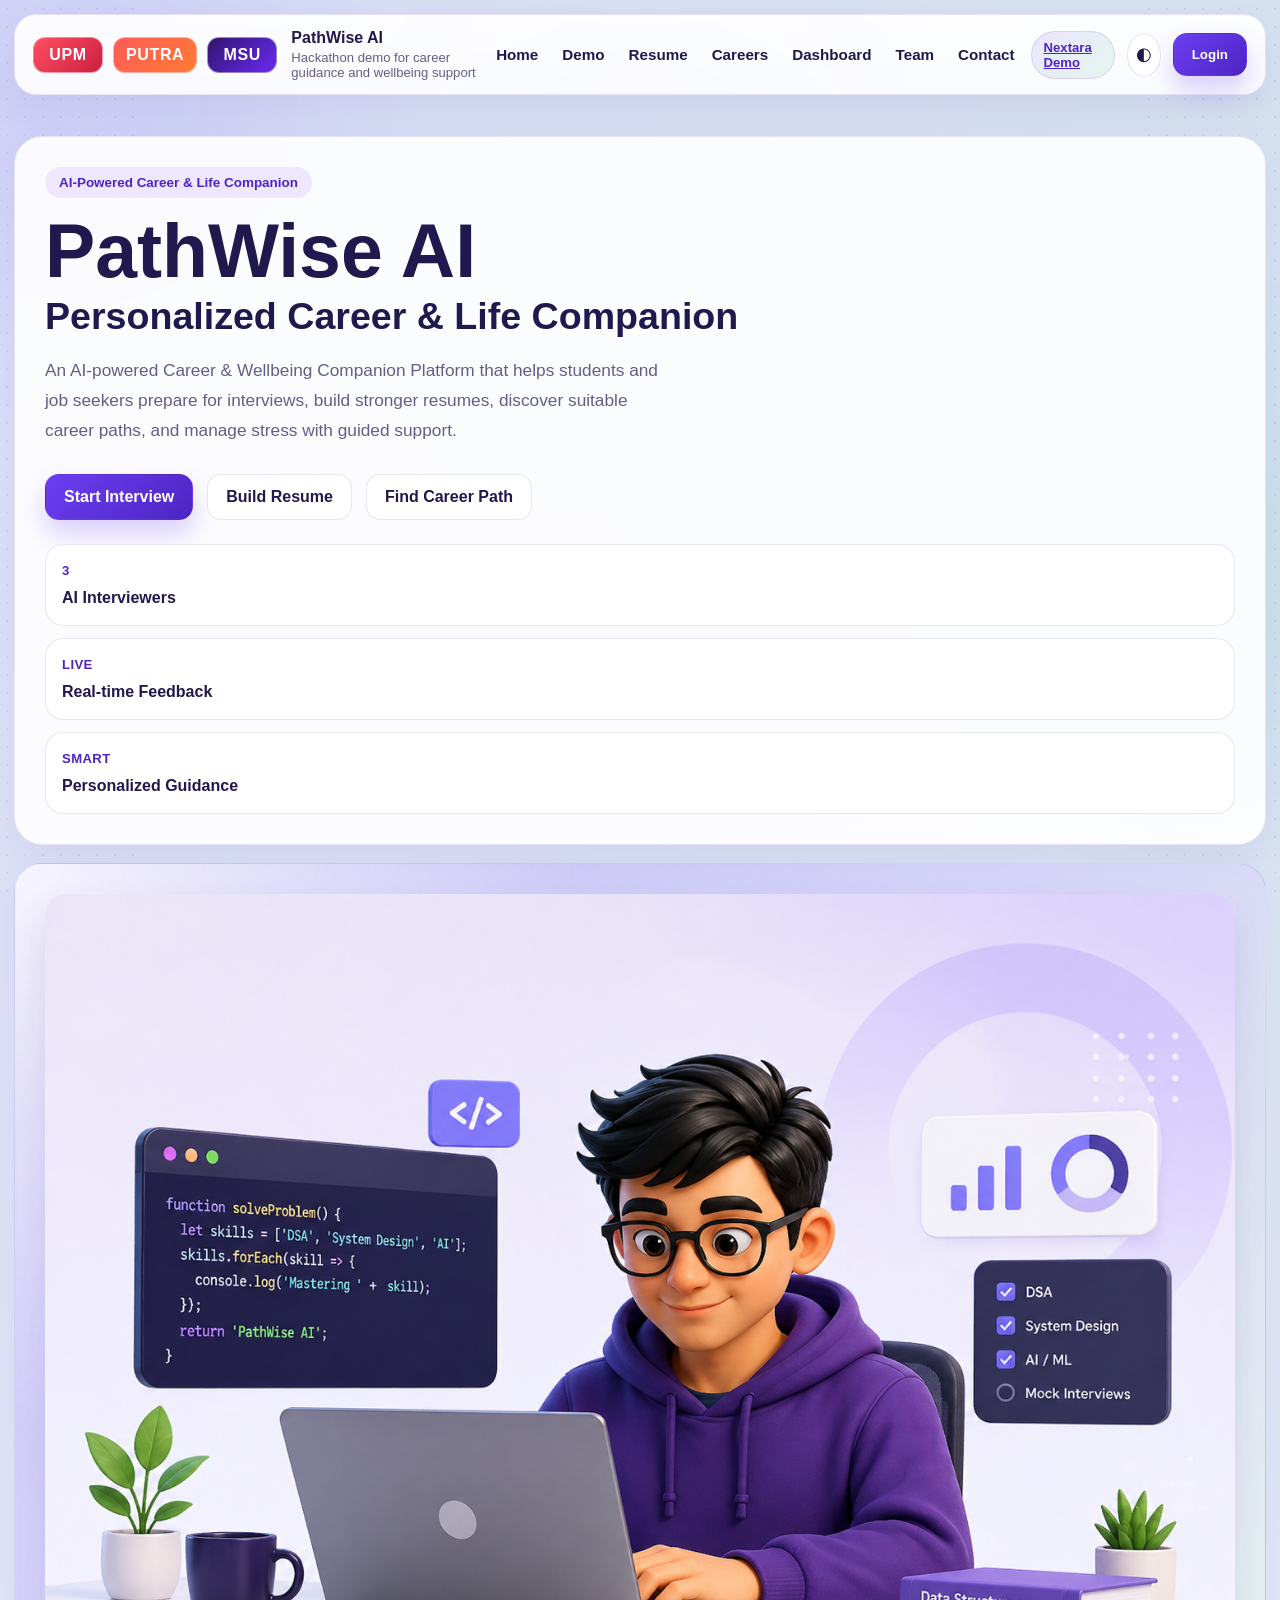
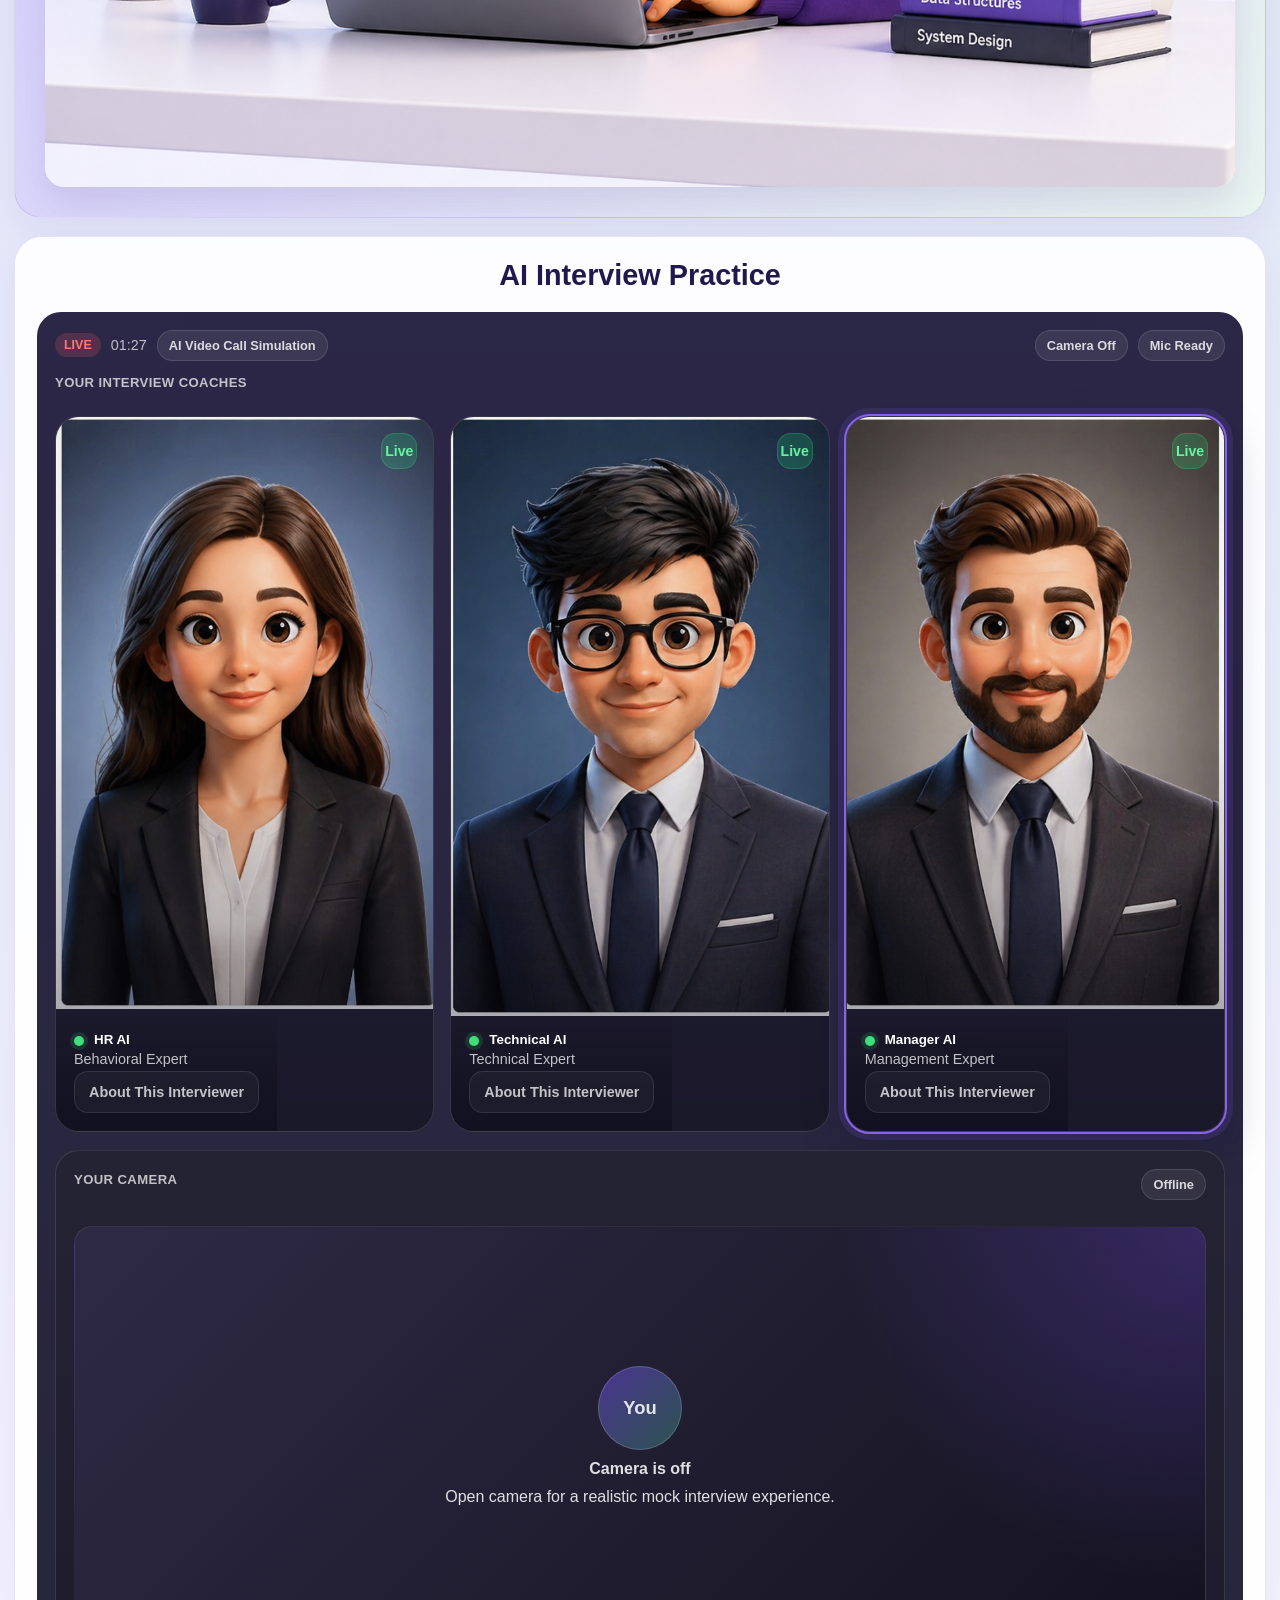
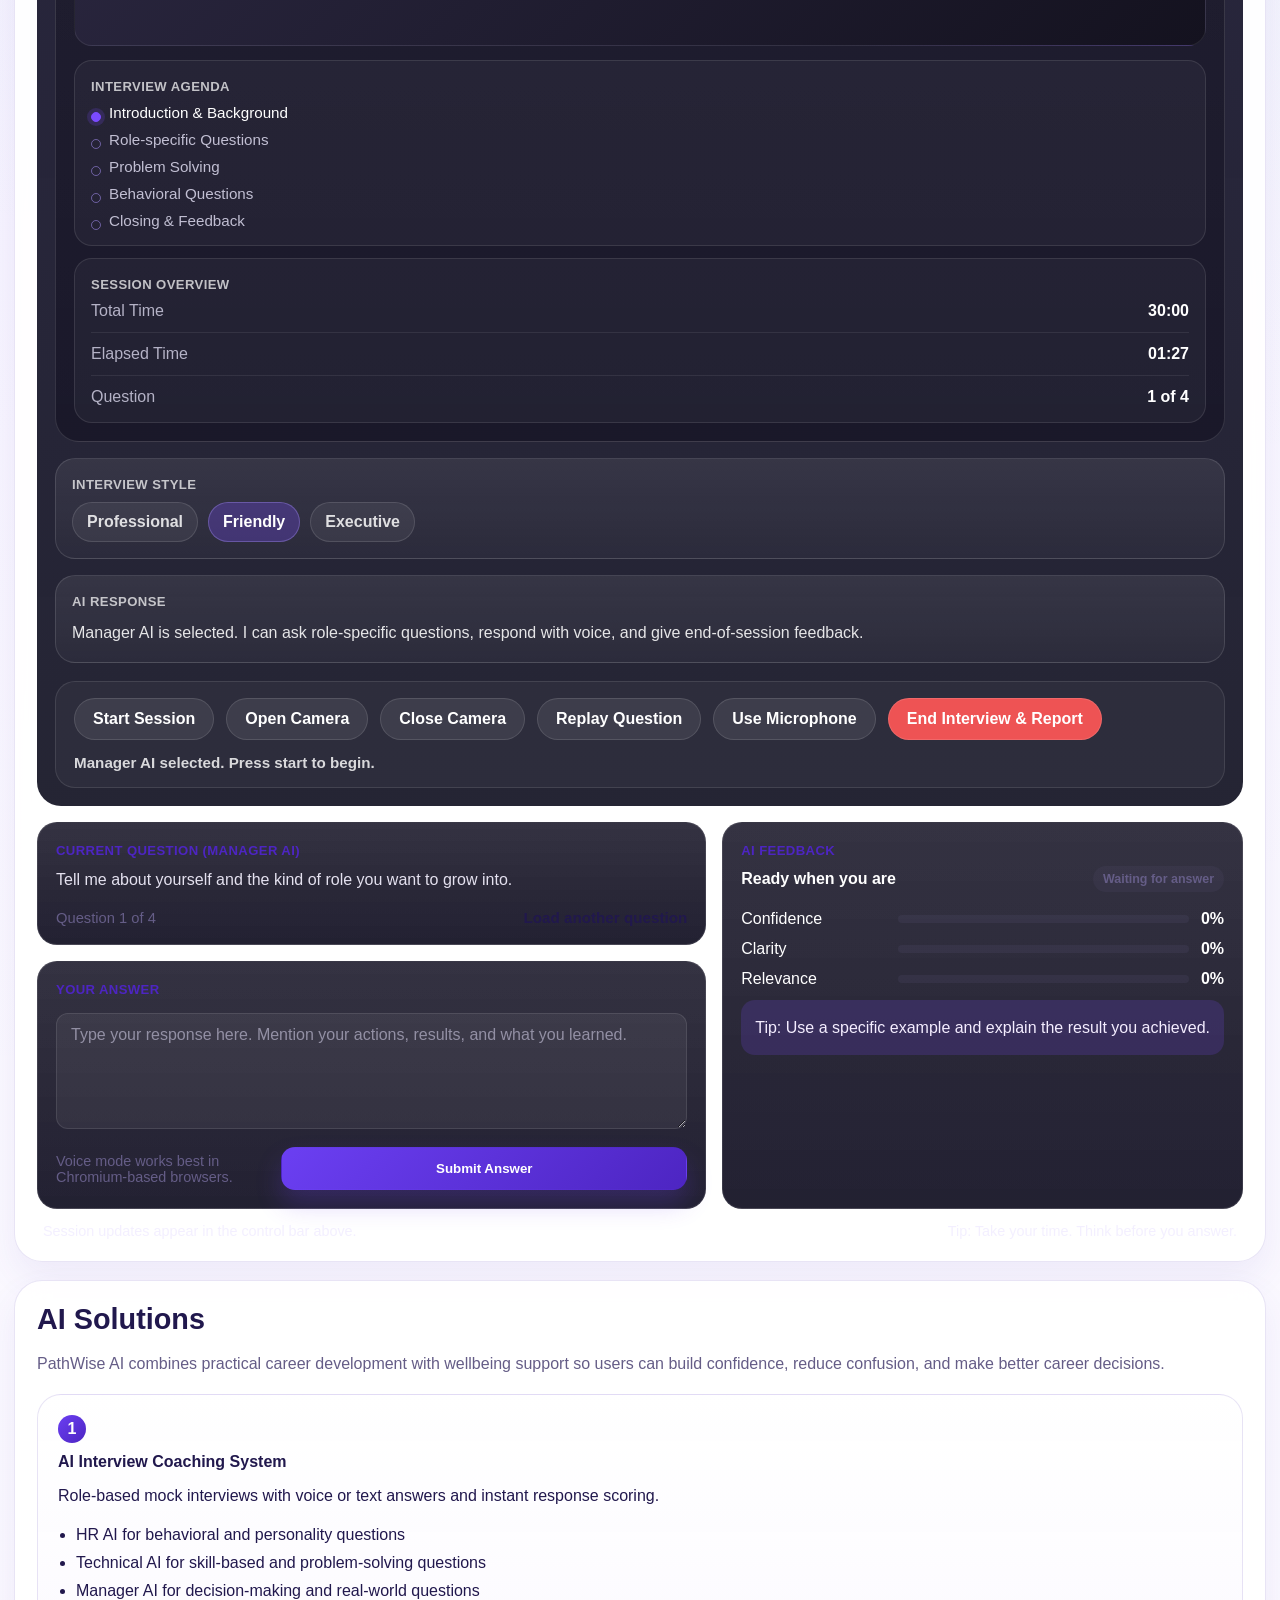
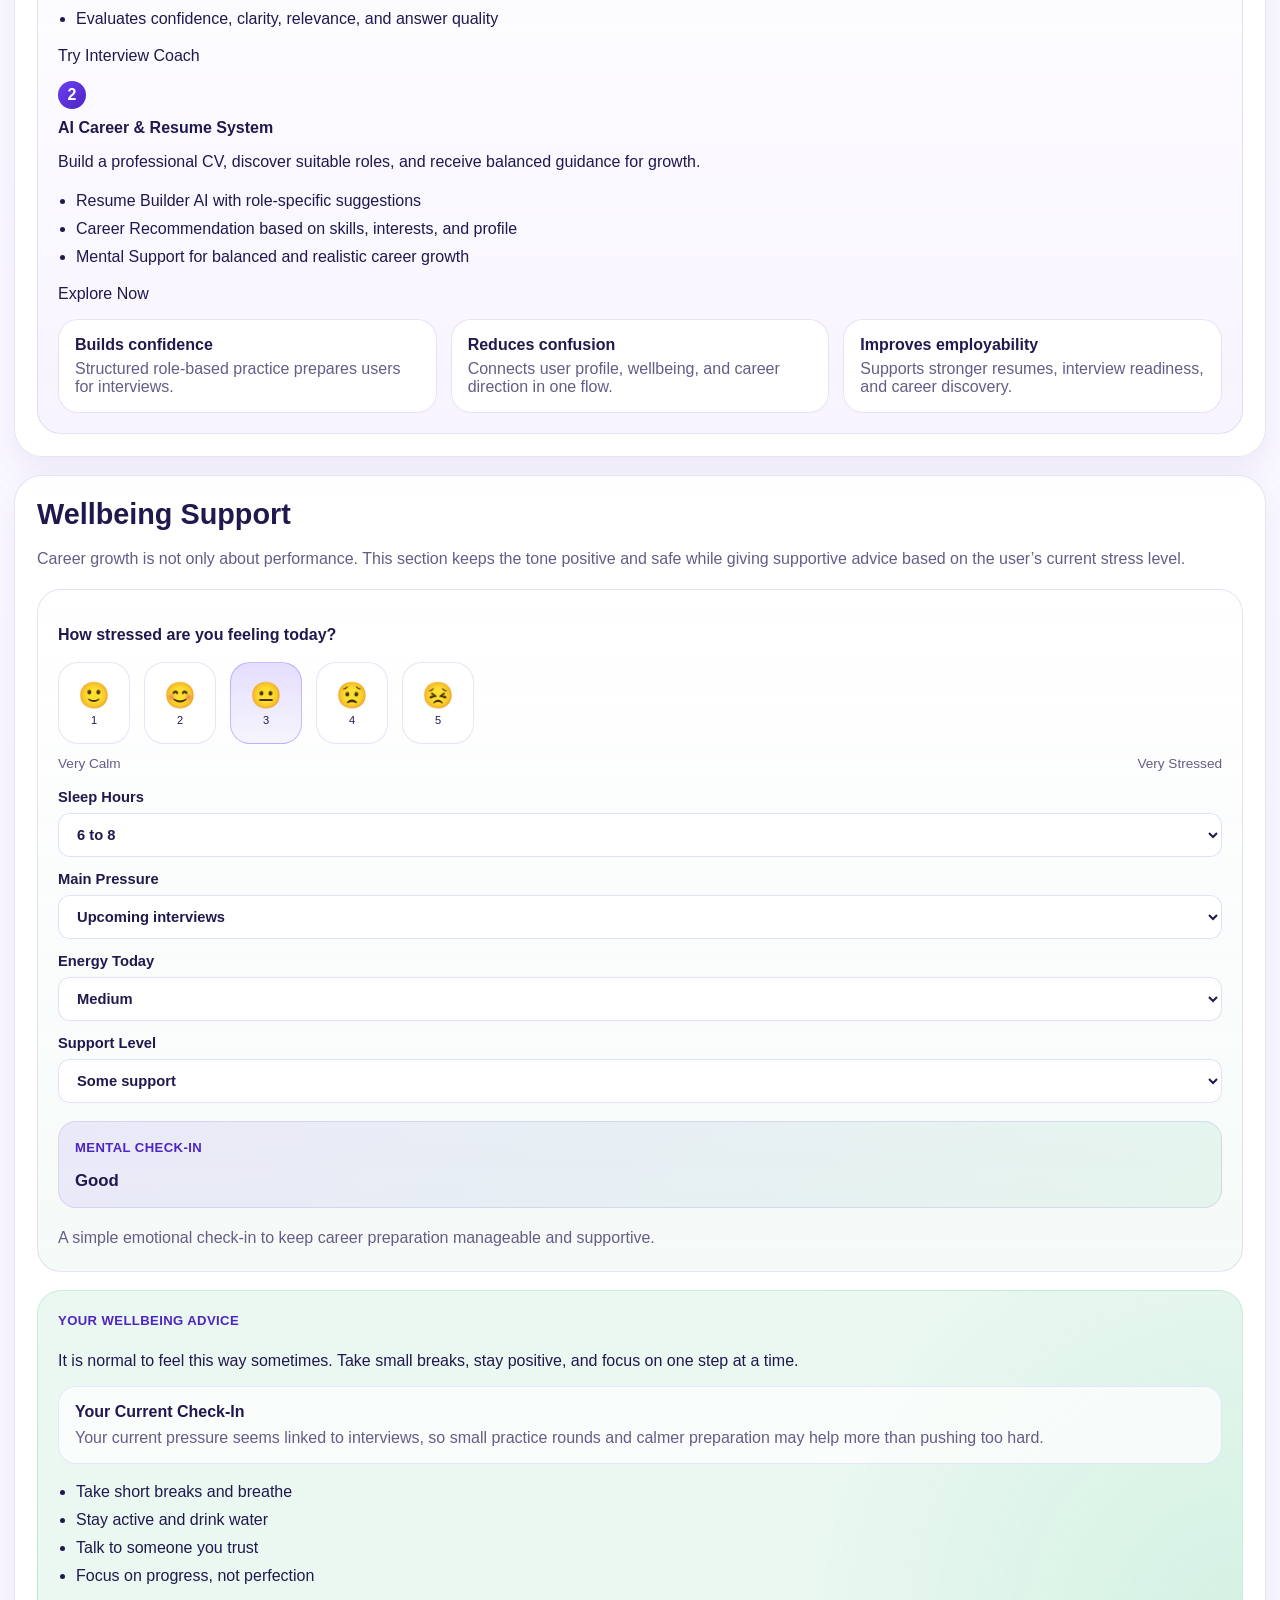
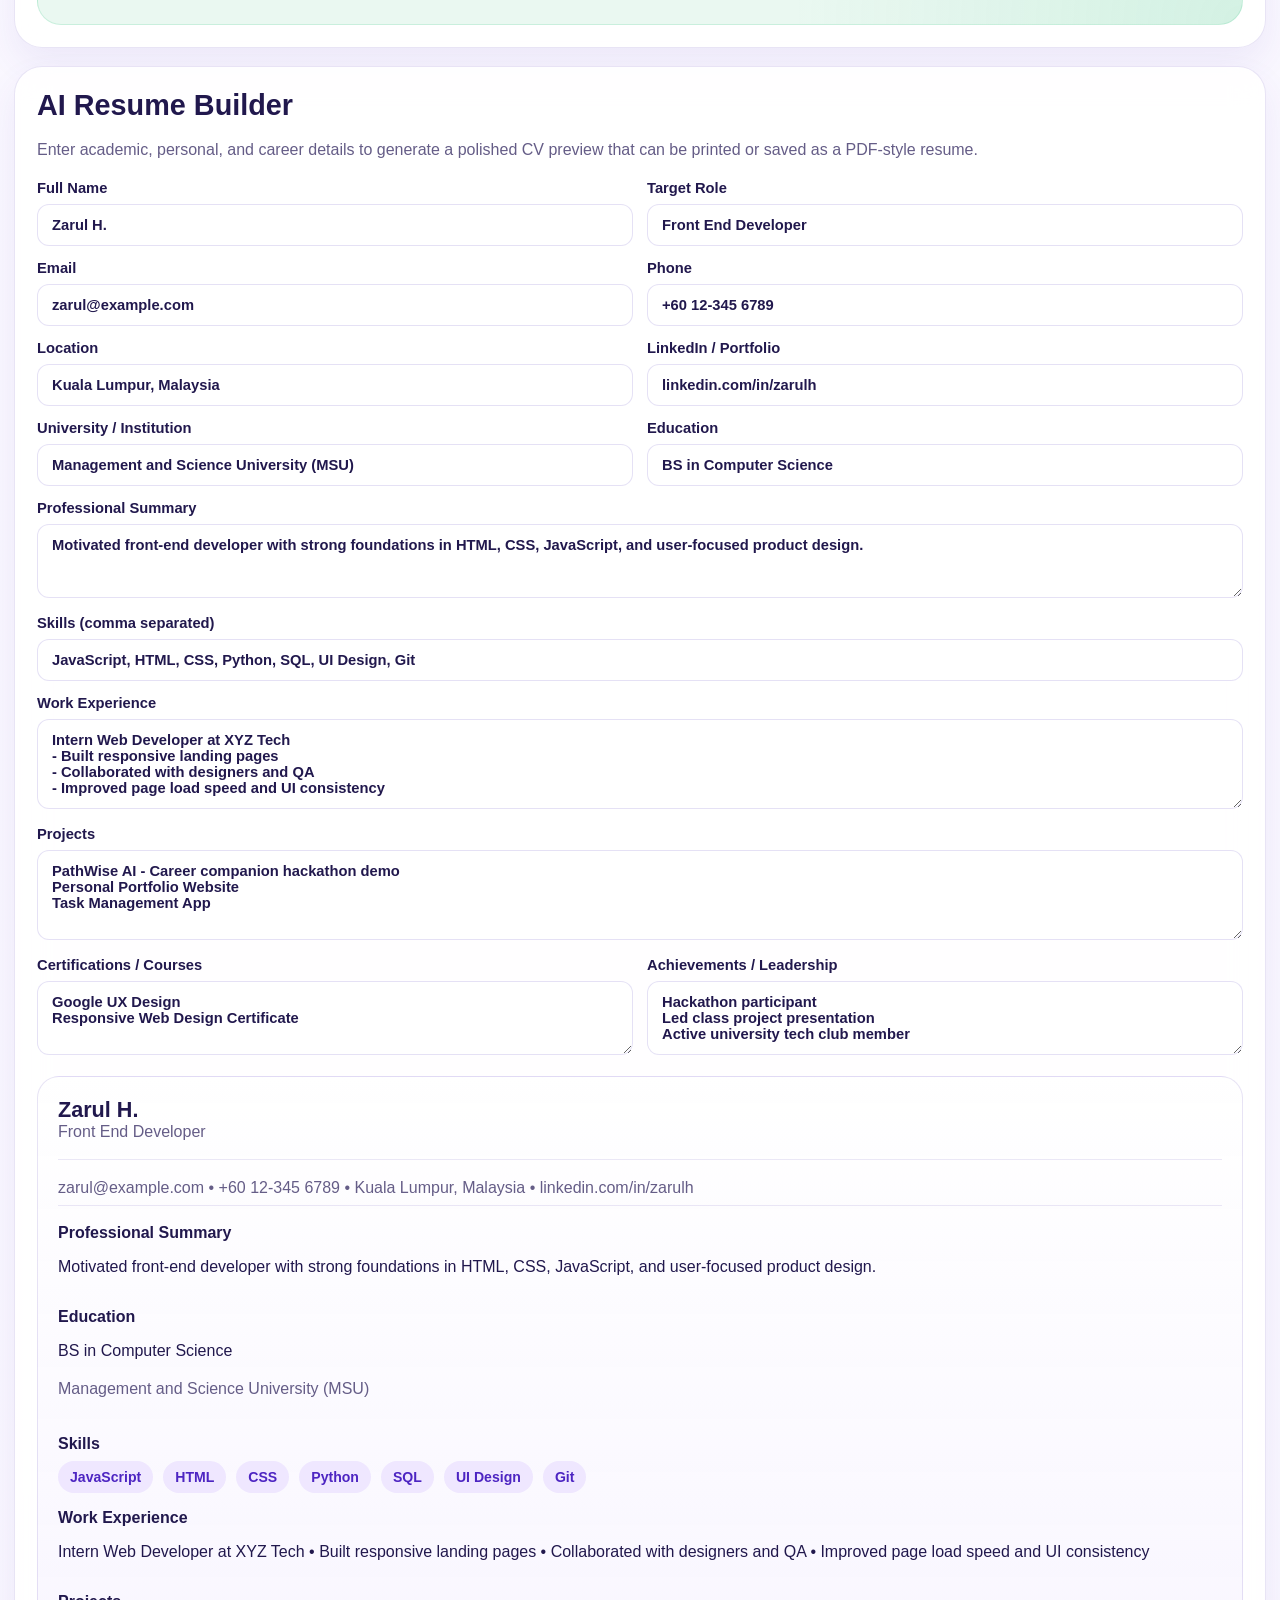
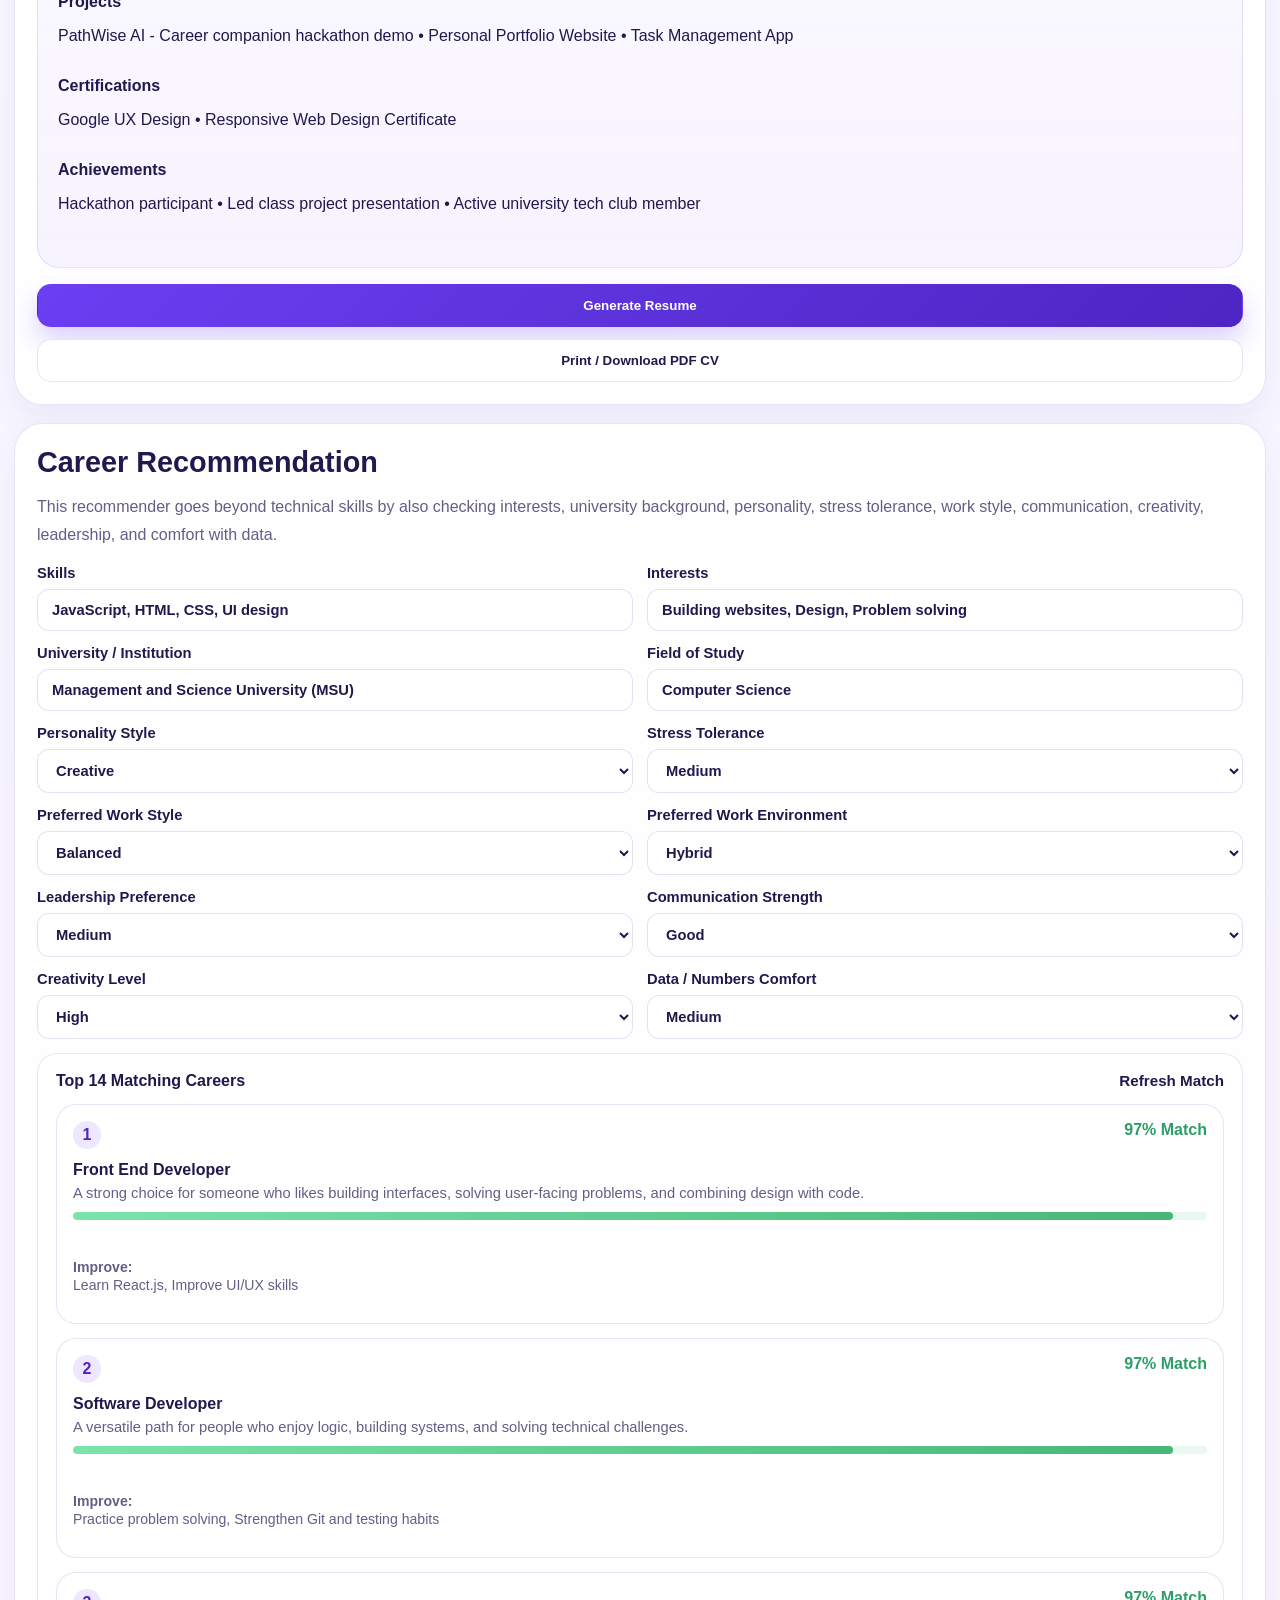
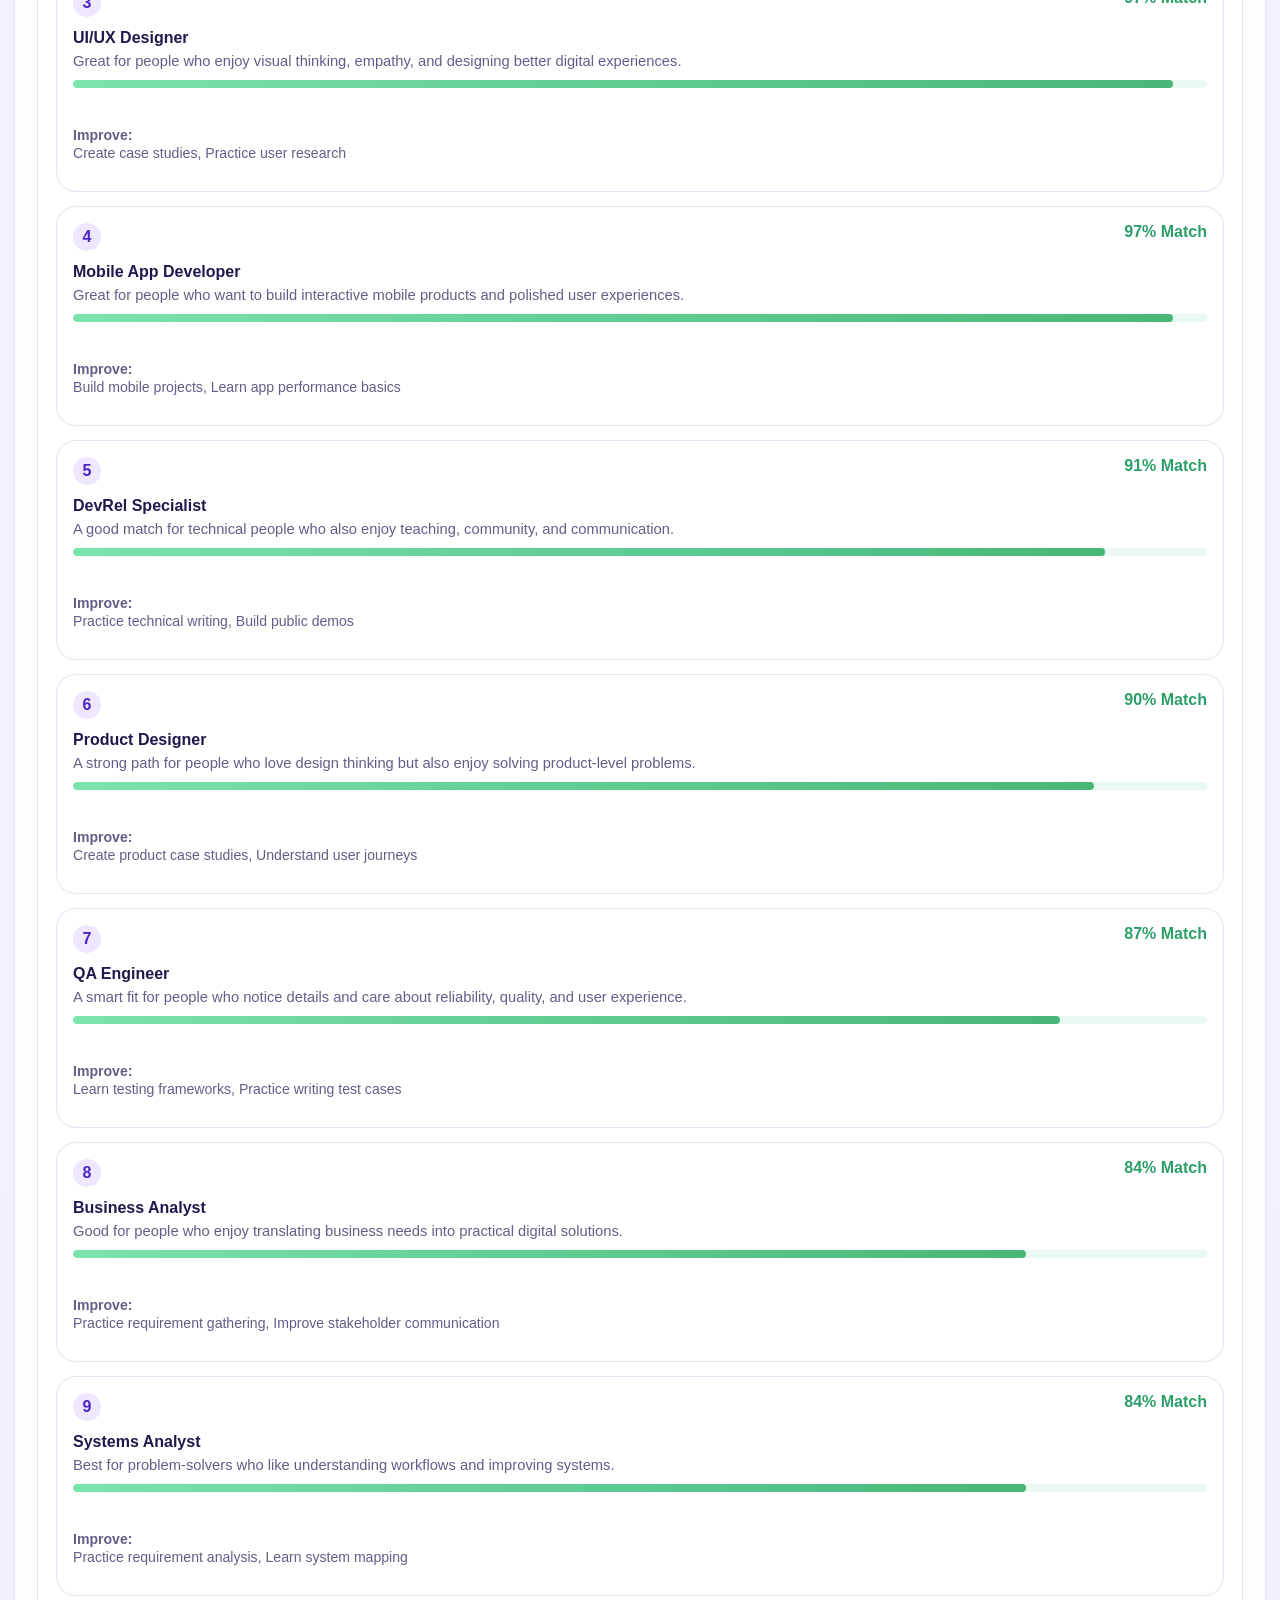
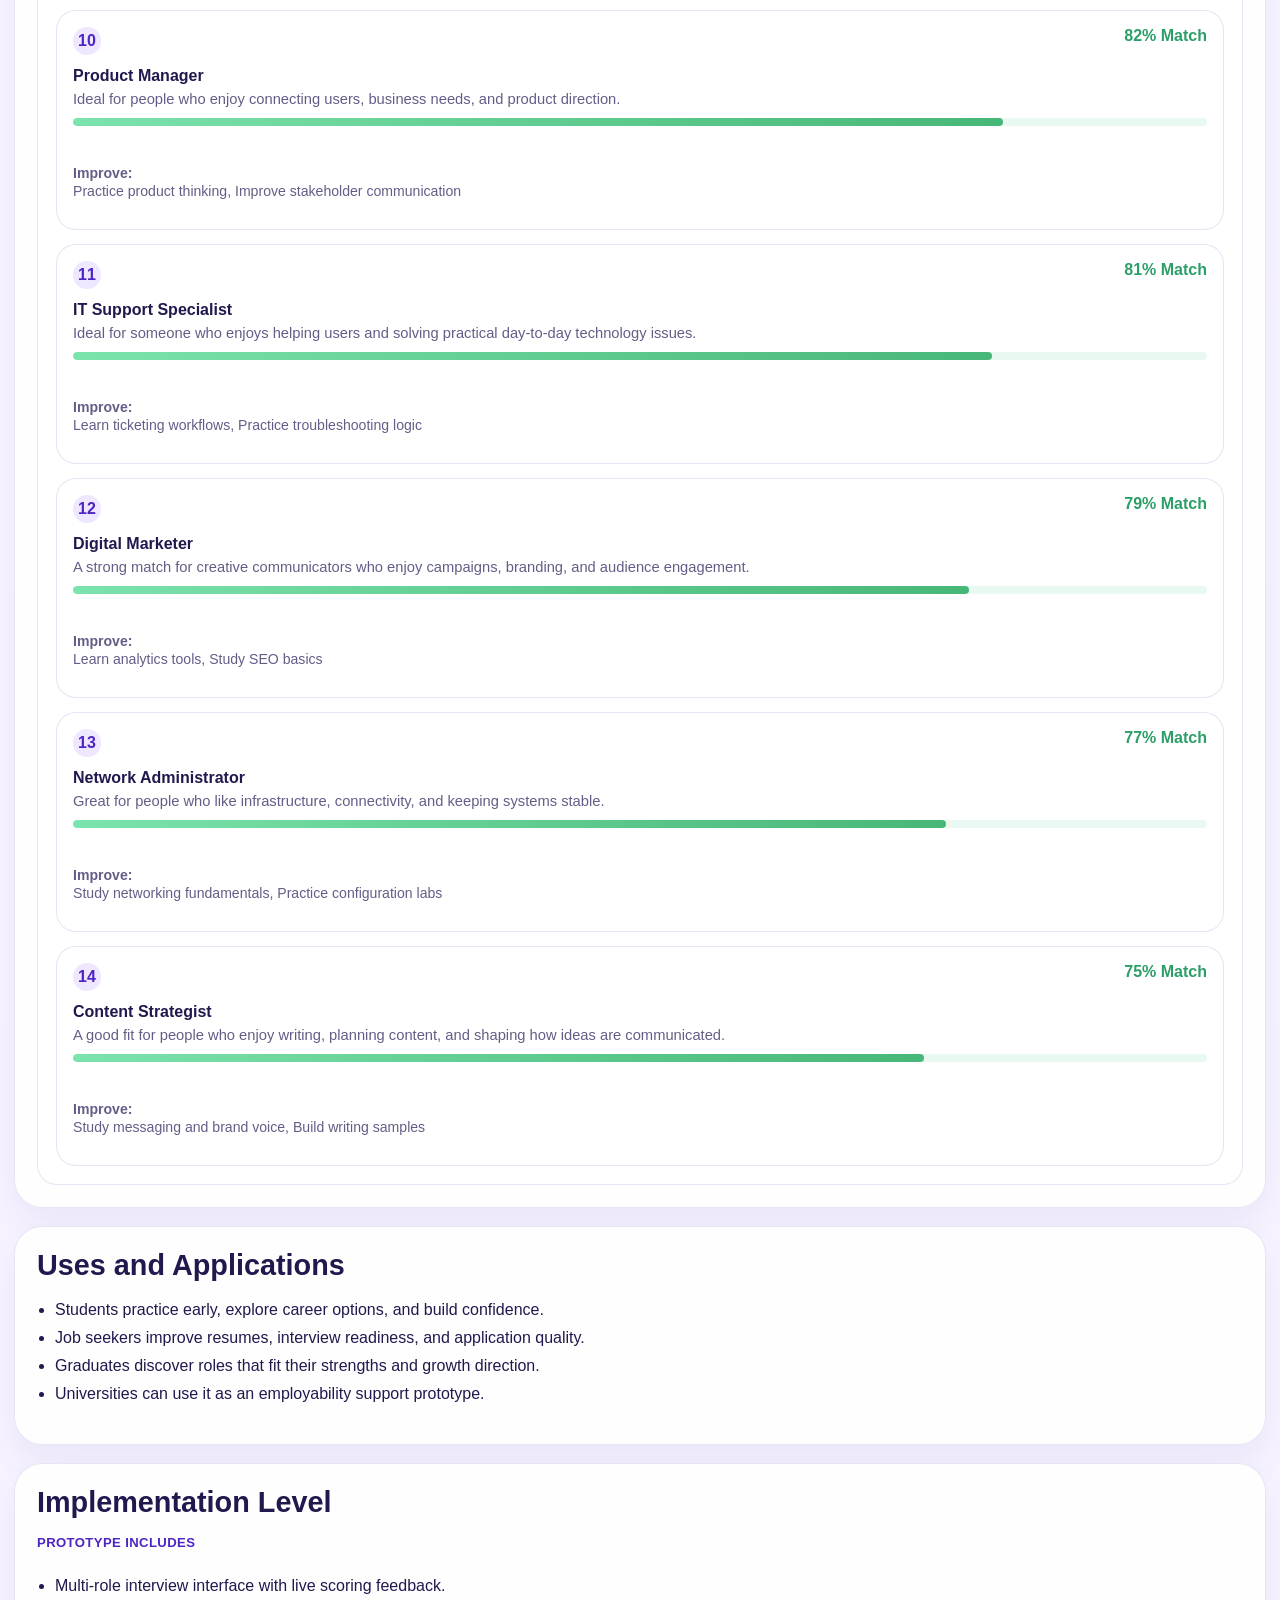
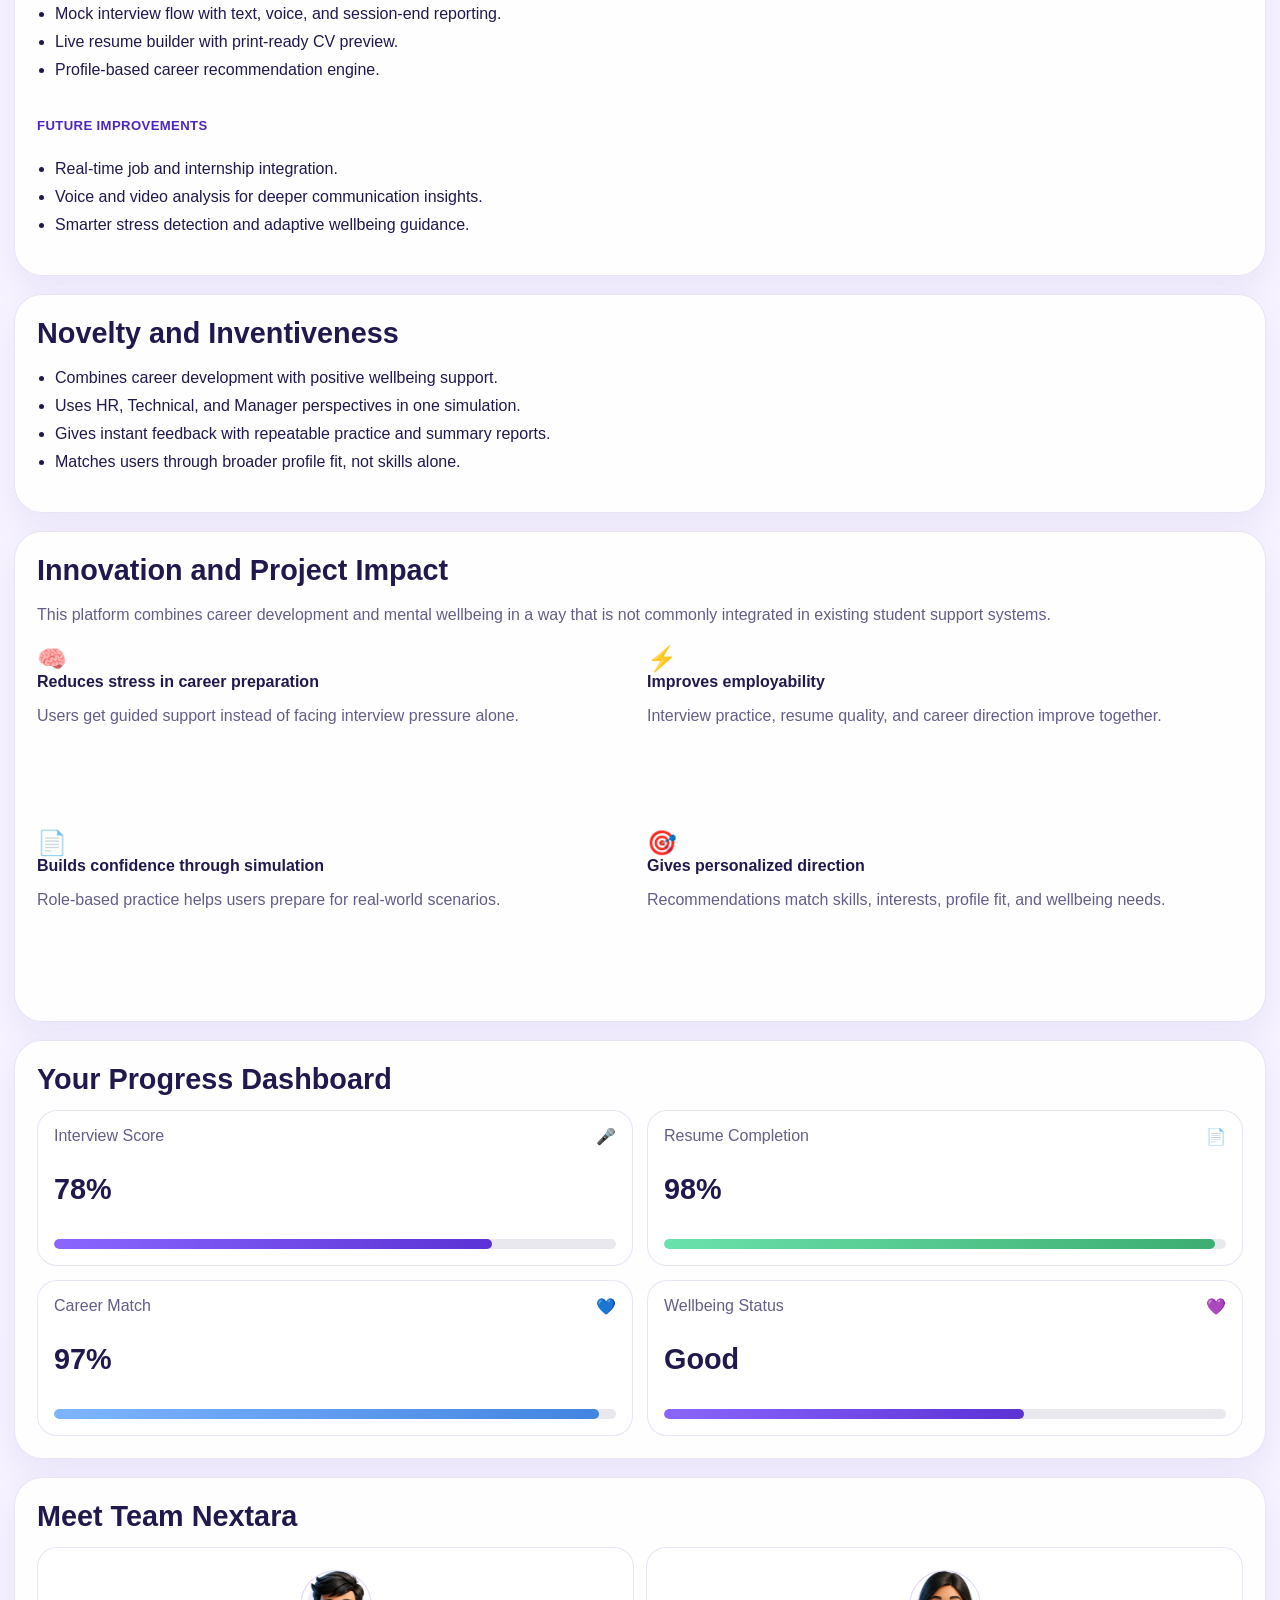
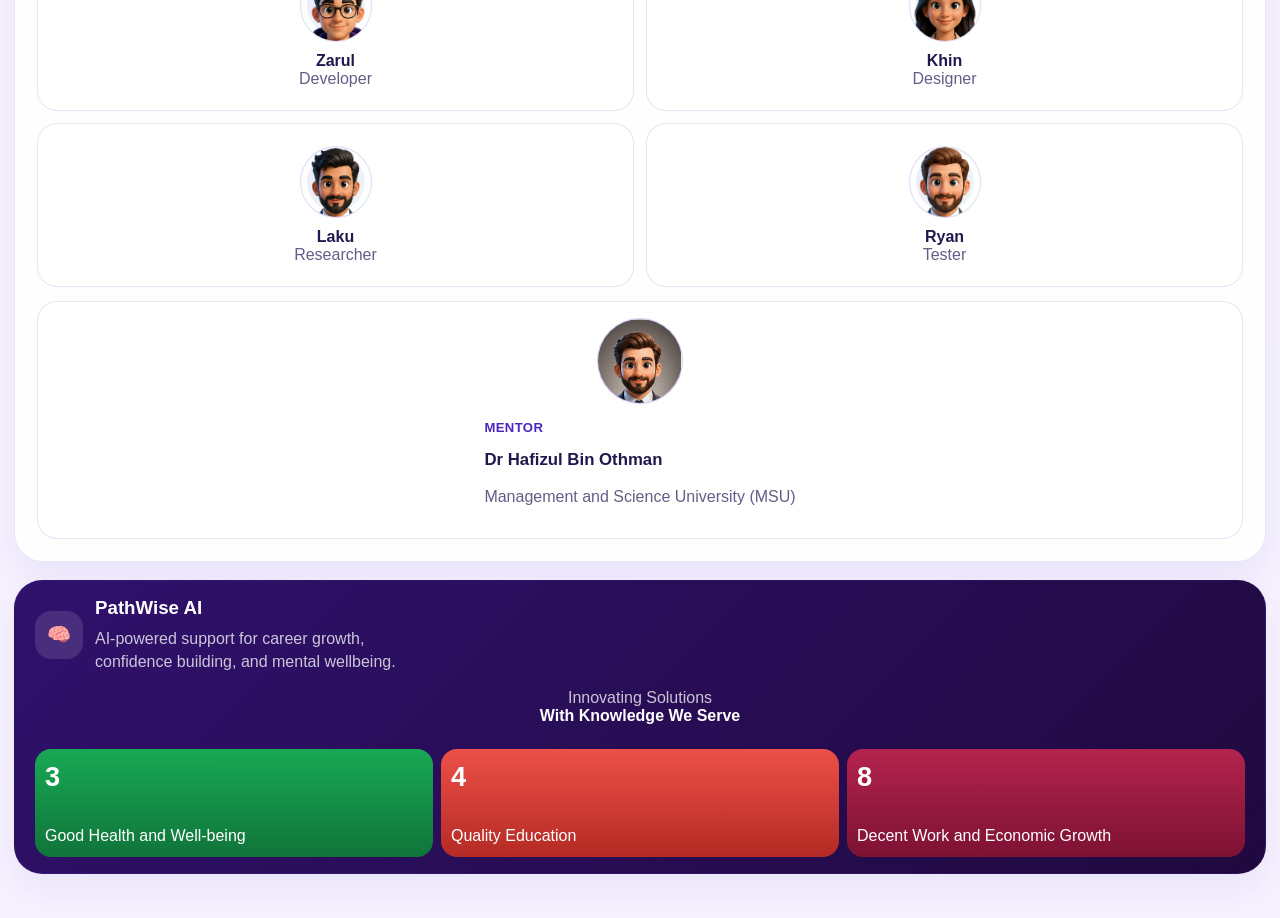
==== commit def3364d: "Update PathWise AI wellbeing section, UI polish, and README" ====
--- a/index.html
+++ b/index.html
@@ -439,6 +439,43 @@
                   <span>Very Calm</span>
                   <span>Very Stressed</span>
                 </div>
+                <div class="wellbeing-check-grid">
+                  <label>
+                    Sleep Hours
+                    <select id="wellbeingSleep">
+                      <option value="less-4">Less than 4</option>
+                      <option value="4-6">4 to 6</option>
+                      <option value="6-8" selected>6 to 8</option>
+                      <option value="8-plus">More than 8</option>
+                    </select>
+                  </label>
+                  <label>
+                    Main Pressure
+                    <select id="wellbeingPressure">
+                      <option value="interview" selected>Upcoming interviews</option>
+                      <option value="applications">Job applications</option>
+                      <option value="deadlines">Deadlines / workload</option>
+                      <option value="direction">Unsure career direction</option>
+                      <option value="confidence">Low confidence</option>
+                    </select>
+                  </label>
+                  <label>
+                    Energy Today
+                    <select id="wellbeingEnergy">
+                      <option value="low">Low</option>
+                      <option value="medium" selected>Medium</option>
+                      <option value="high">High</option>
+                    </select>
+                  </label>
+                  <label>
+                    Support Level
+                    <select id="wellbeingSupport">
+                      <option value="alone">Mostly alone</option>
+                      <option value="some" selected>Some support</option>
+                      <option value="strong">Strong support system</option>
+                    </select>
+                  </label>
+                </div>
                 <div class="wellbeing-status-strip">
                   <div class="wellbeing-status-pill">
                     <span class="mini-label">Mental Check-In</span>
@@ -455,15 +492,18 @@
                     It is normal to feel this way sometimes. Take small breaks, stay
                     positive, and focus on one step at a time.
                   </p>
+                  <div class="wellbeing-summary-card">
+                    <strong>Your Current Check-In</strong>
+                    <p id="wellbeingSummary">
+                      You seem fairly balanced right now, so a calm and steady pace may help you stay productive.
+                    </p>
+                  </div>
                   <ul class="bullet-list compact" id="wellbeingTips">
                     <li>Take short breaks and breathe</li>
                     <li>Stay active and drink water</li>
                     <li>Talk to someone you trust</li>
                     <li>Focus on progress, not perfection</li>
                   </ul>
-                </div>
-                <div class="wellbeing-advice-visual">
-                  <img src="assets/wellbeing_avatar.png" alt="Wellbeing support illustration" />
                 </div>
               </div>
             </div>
--- a/style.css
+++ b/style.css
@@ -1770,6 +1770,18 @@
   margin-top: 18px;
 }
 
+.wellbeing-check-grid {
+  display: grid;
+  grid-template-columns: repeat(2, minmax(0, 1fr));
+  gap: 14px;
+  margin-top: 18px;
+}
+
+.wellbeing-check-grid label {
+  font-size: 0.92rem;
+  font-weight: 700;
+}
+
 .wellbeing-status-pill {
   padding: 16px;
   border-radius: 18px;
@@ -1806,16 +1818,22 @@
   min-width: 0;
 }
 
-.wellbeing-advice-visual {
-  display: flex;
-  align-items: center;
-  justify-content: center;
-}
-
-.wellbeing-advice-visual img {
-  width: min(100%, 180px);
-  height: auto;
+.wellbeing-summary-card {
+  margin-top: 16px;
+  padding: 16px;
+  border-radius: 18px;
+  border: 1px solid rgba(107, 63, 242, 0.12);
+  background: rgba(255, 255, 255, 0.72);
+}
+
+.wellbeing-summary-card strong {
   display: block;
+  margin-bottom: 8px;
+}
+
+.wellbeing-summary-card p {
+  margin: 0;
+  color: var(--muted);
 }
 
 .detail-stack {
@@ -2497,7 +2515,8 @@
   }
 
   #careerResults,
-  .wellbeing-status-strip {
+  .wellbeing-status-strip,
+  .wellbeing-check-grid {
     grid-template-columns: 1fr;
   }
 
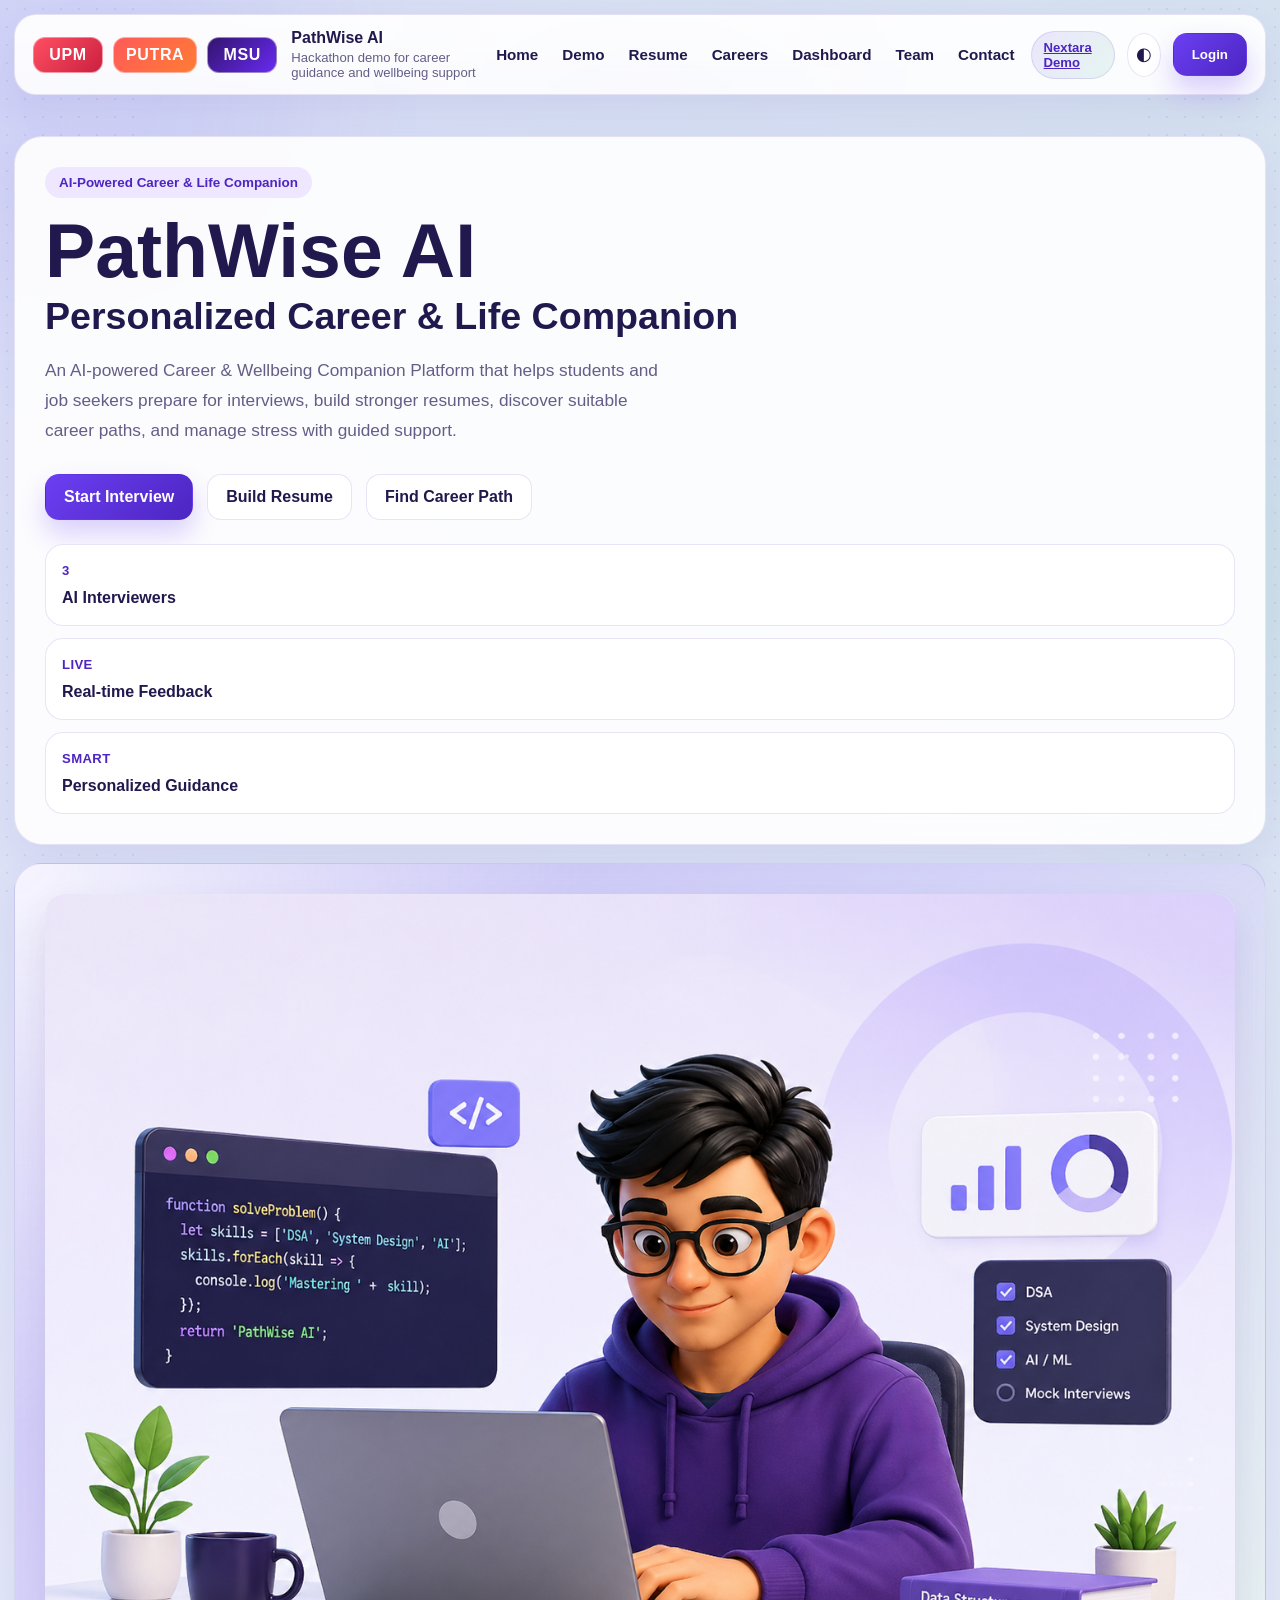
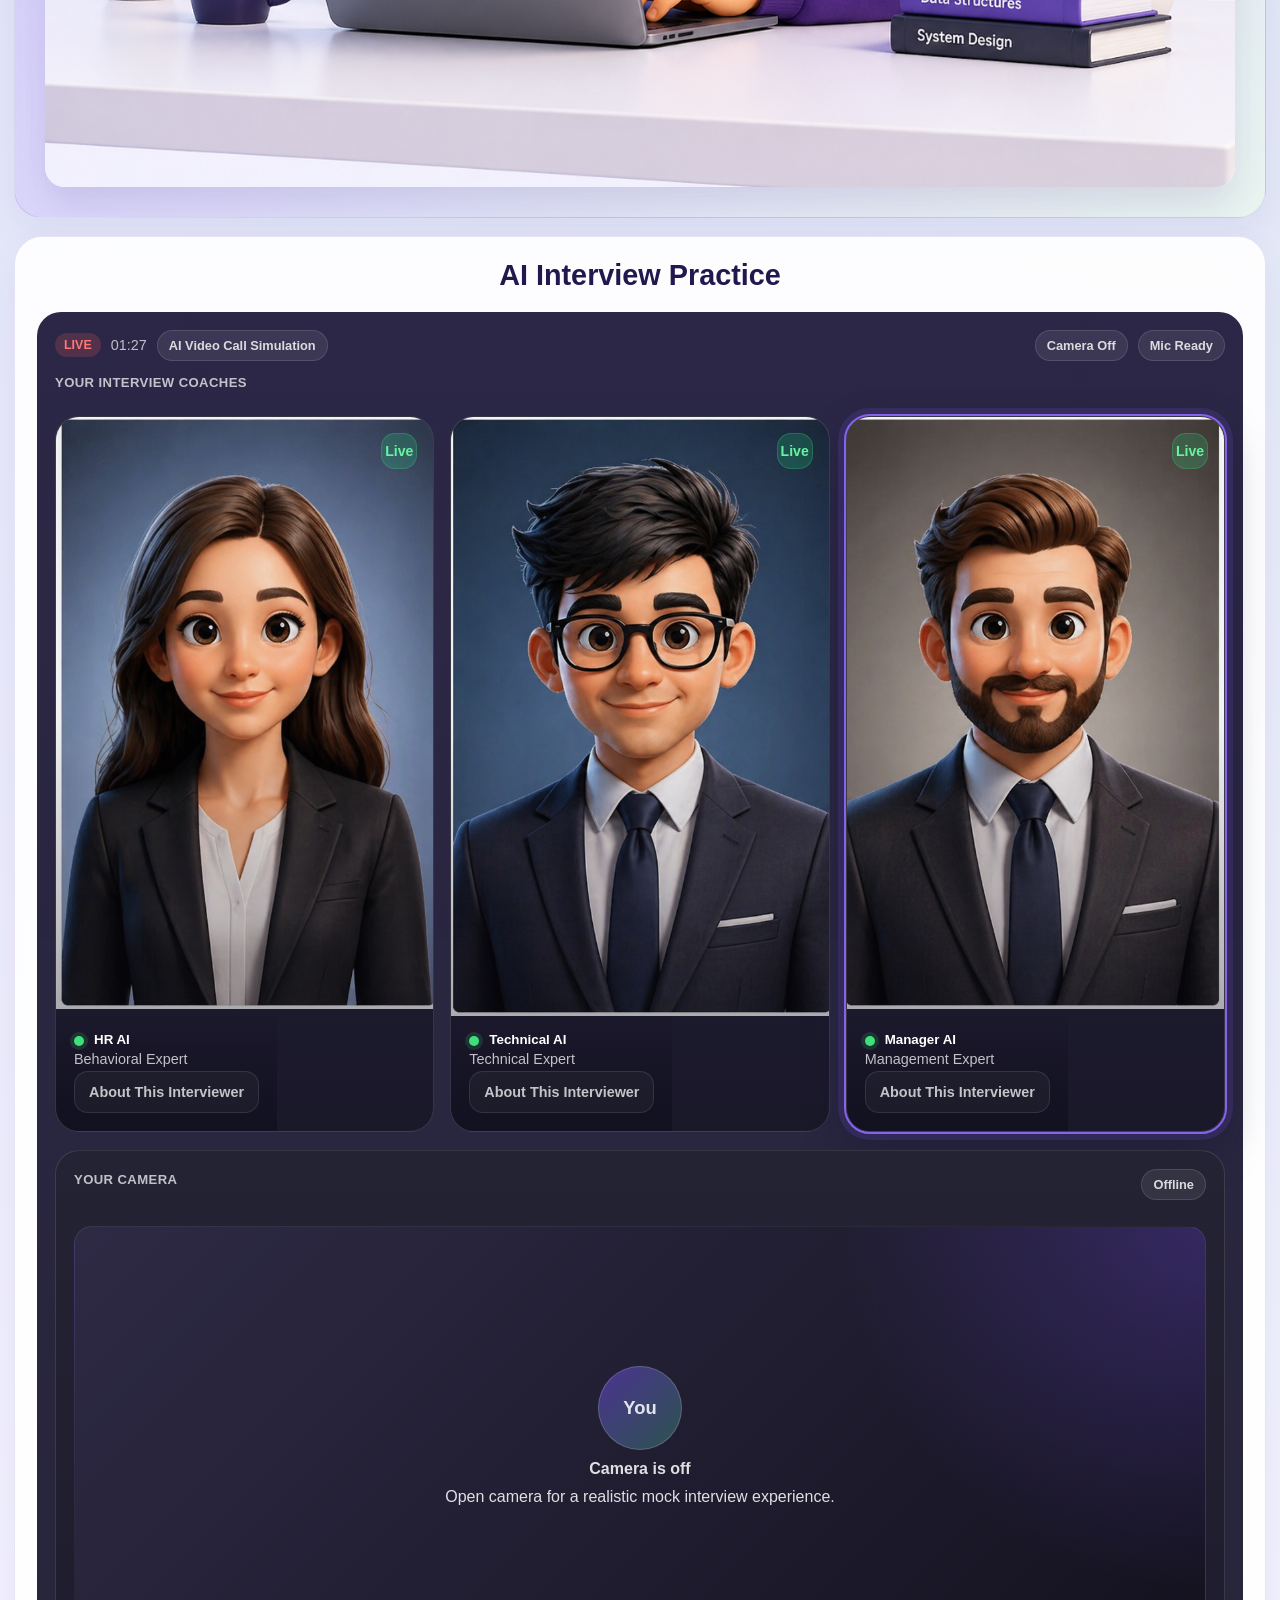
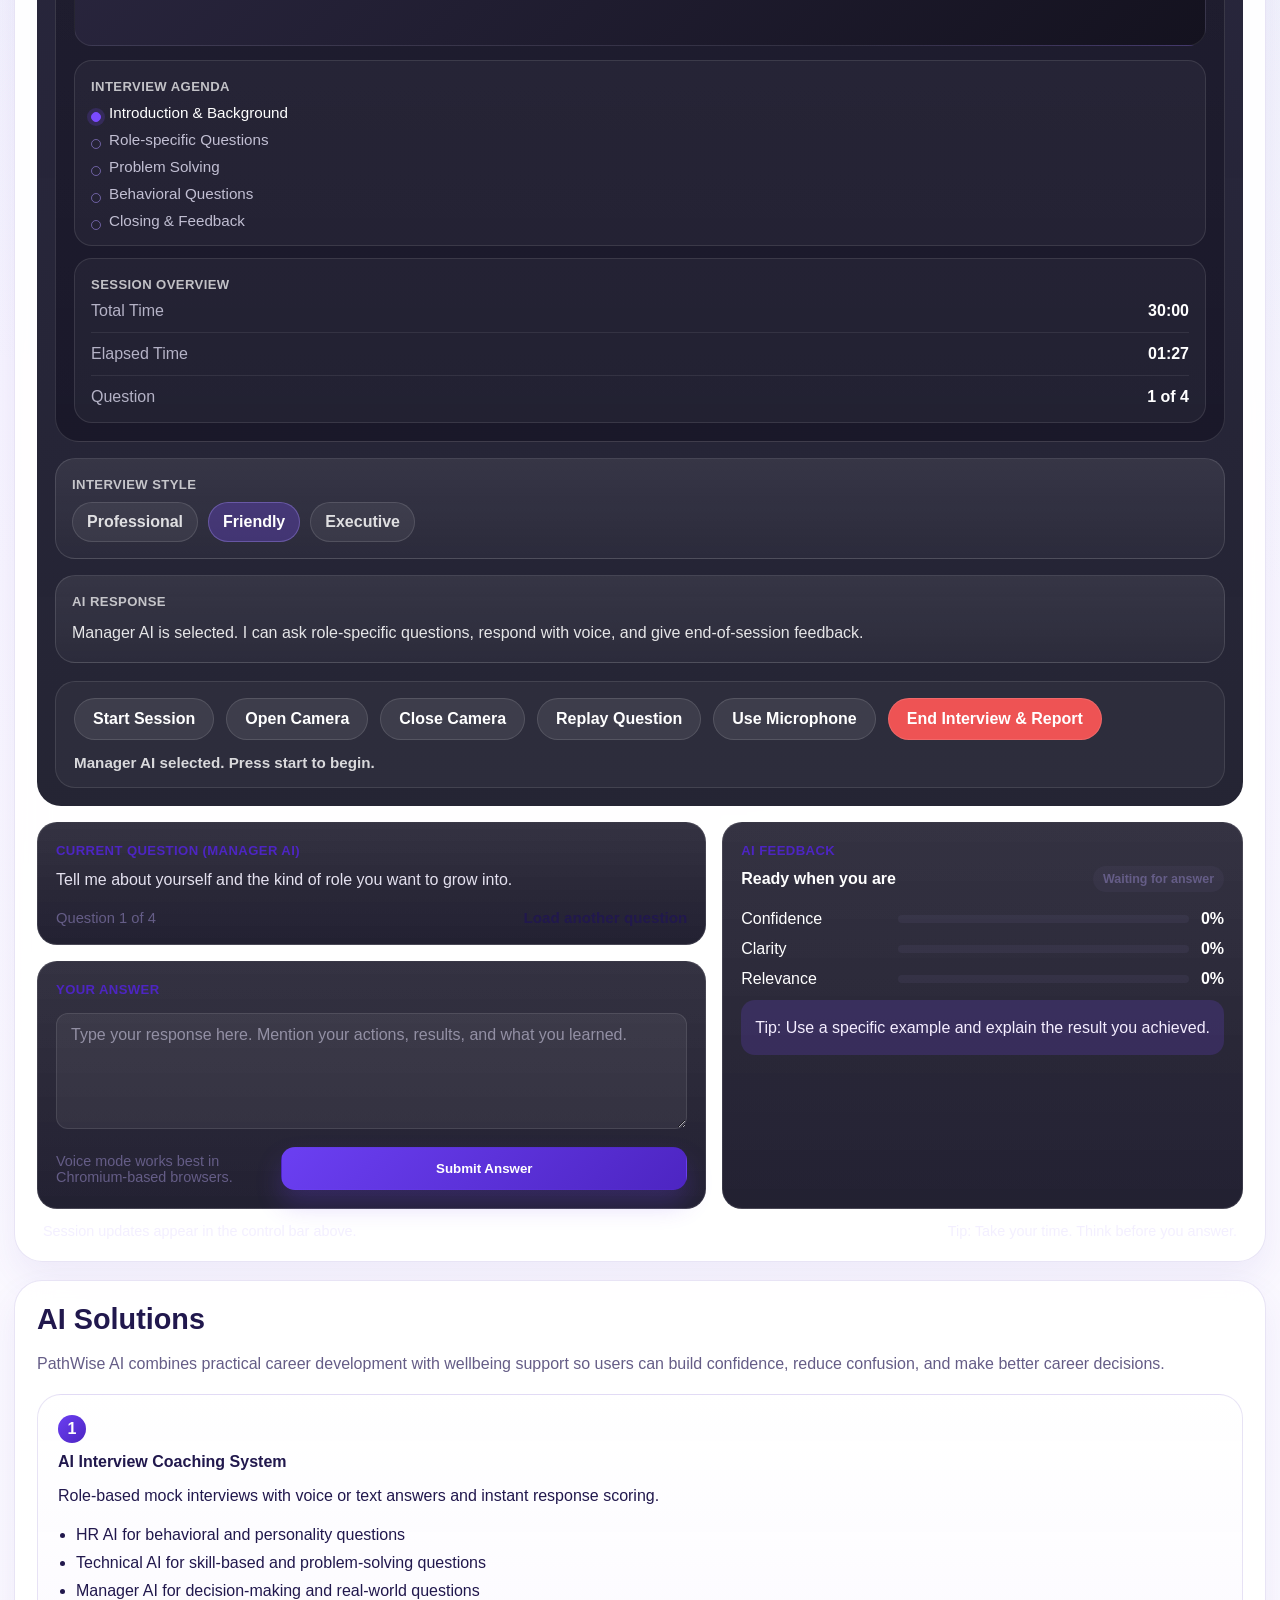
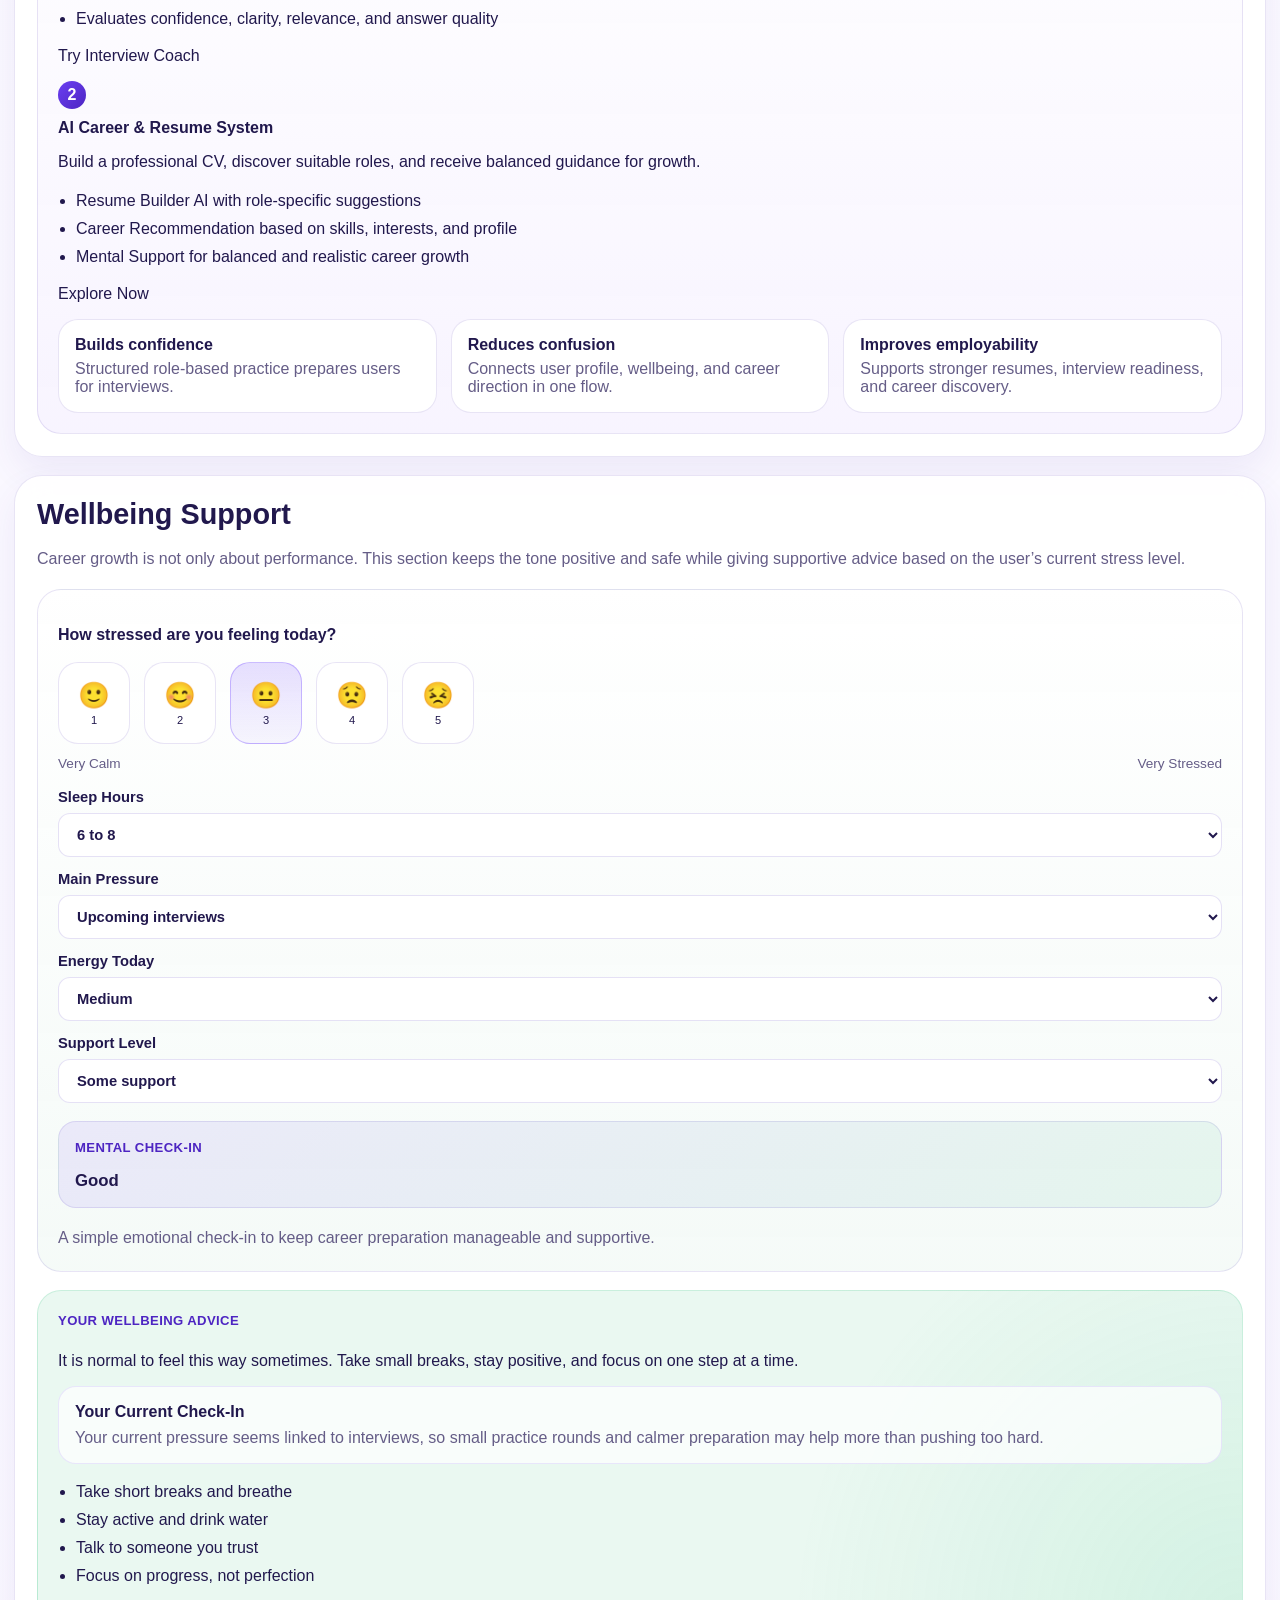
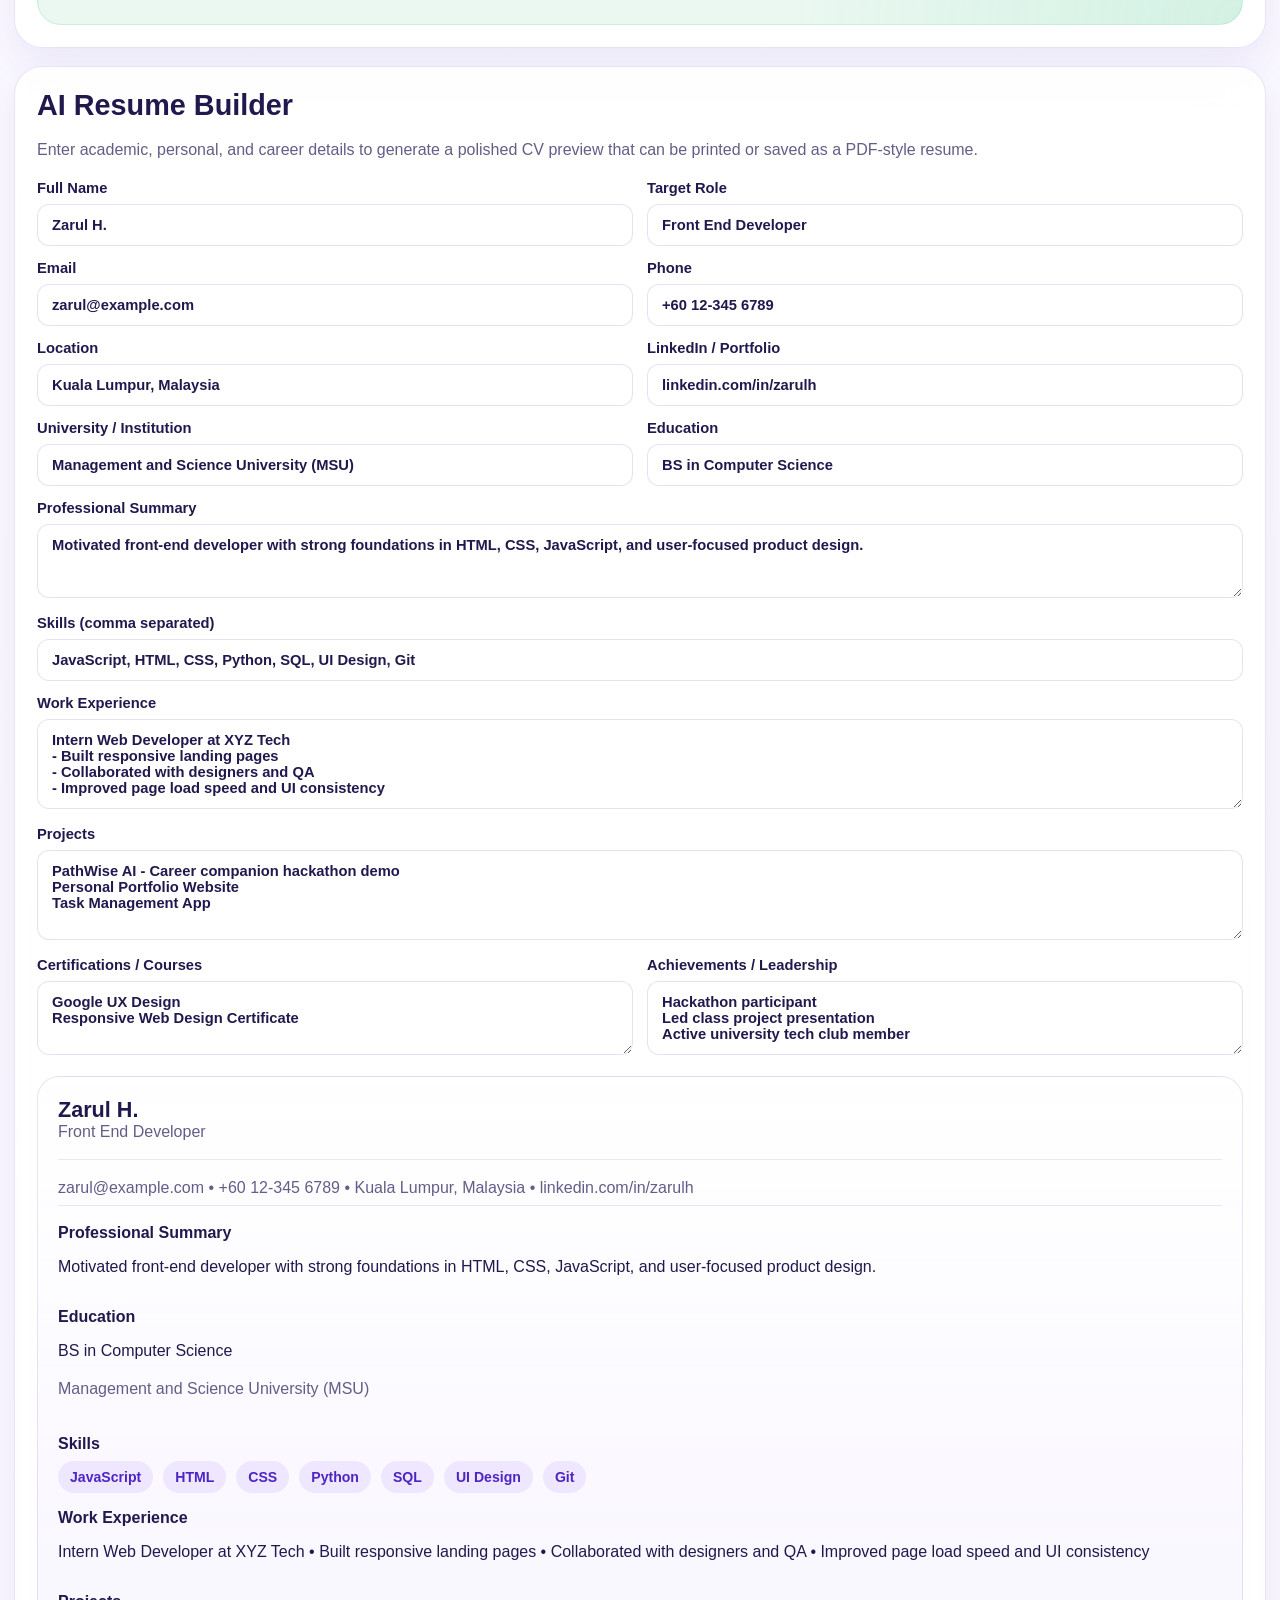
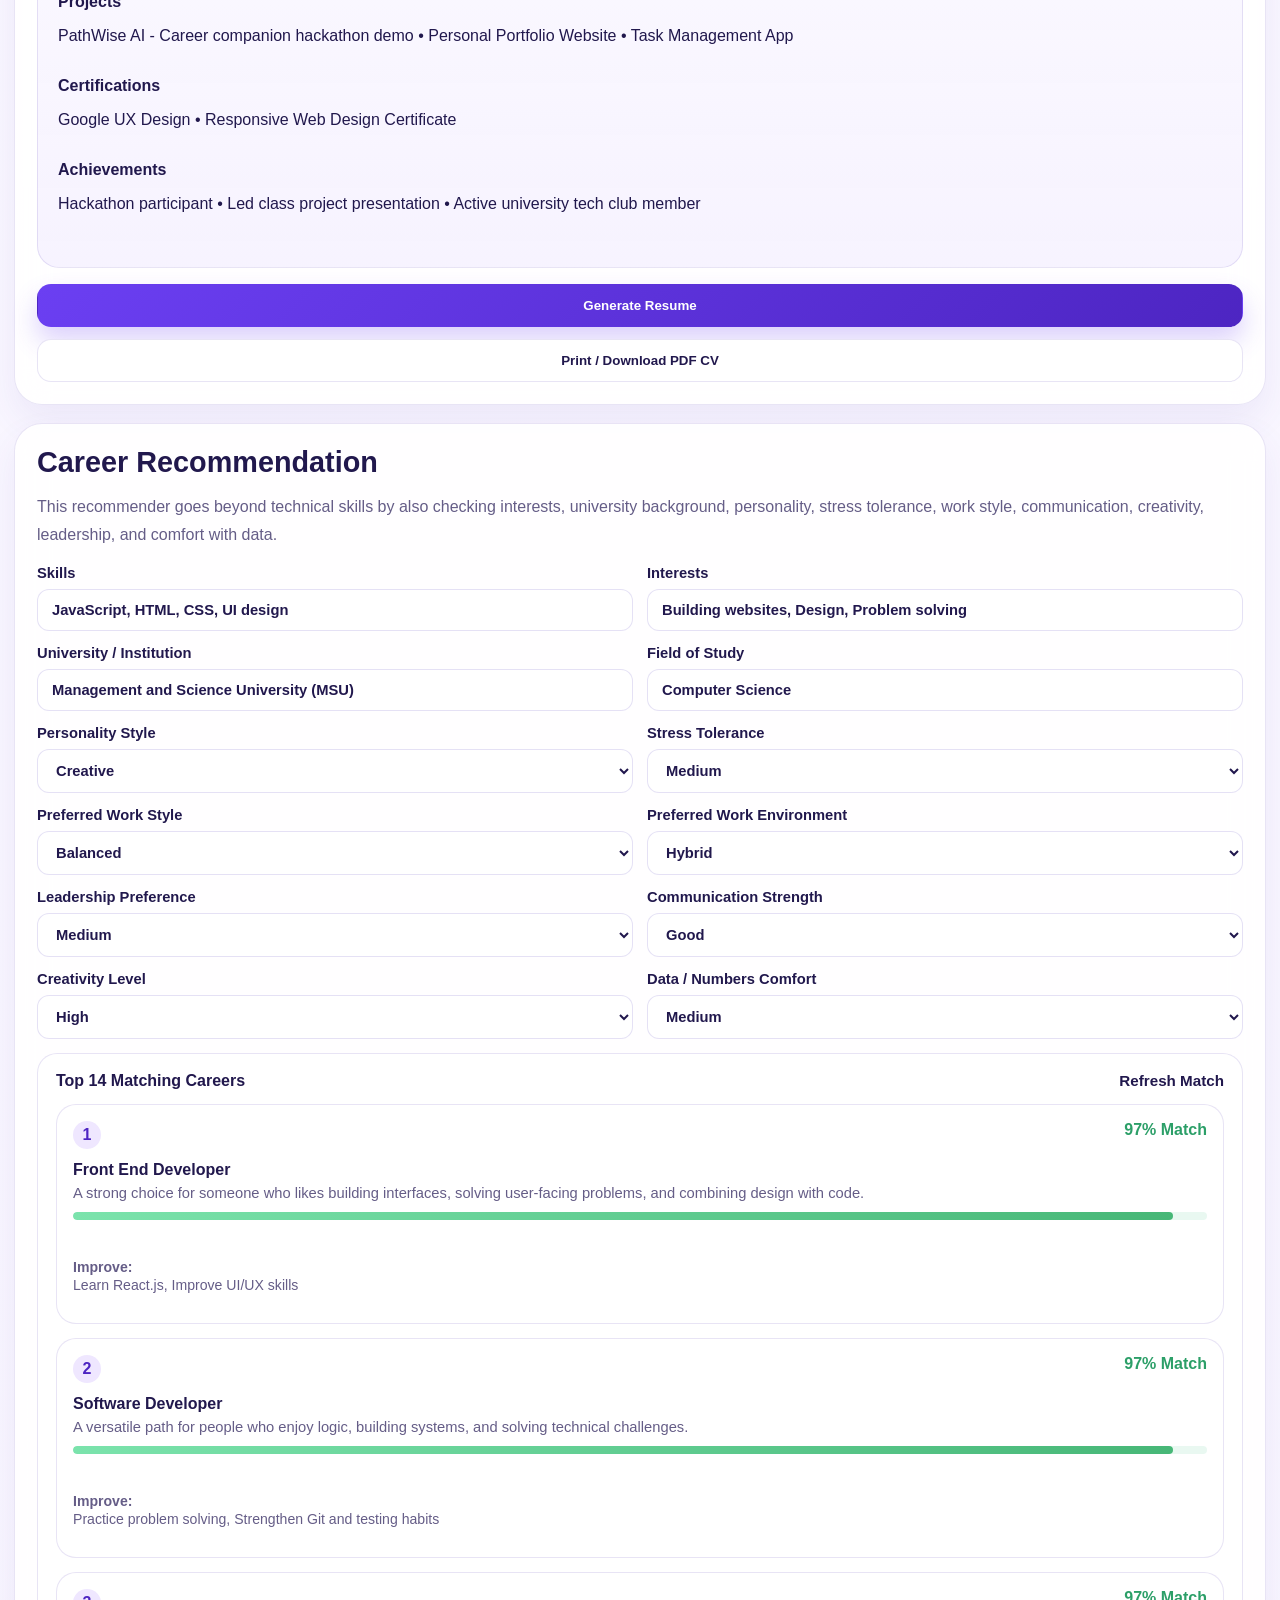
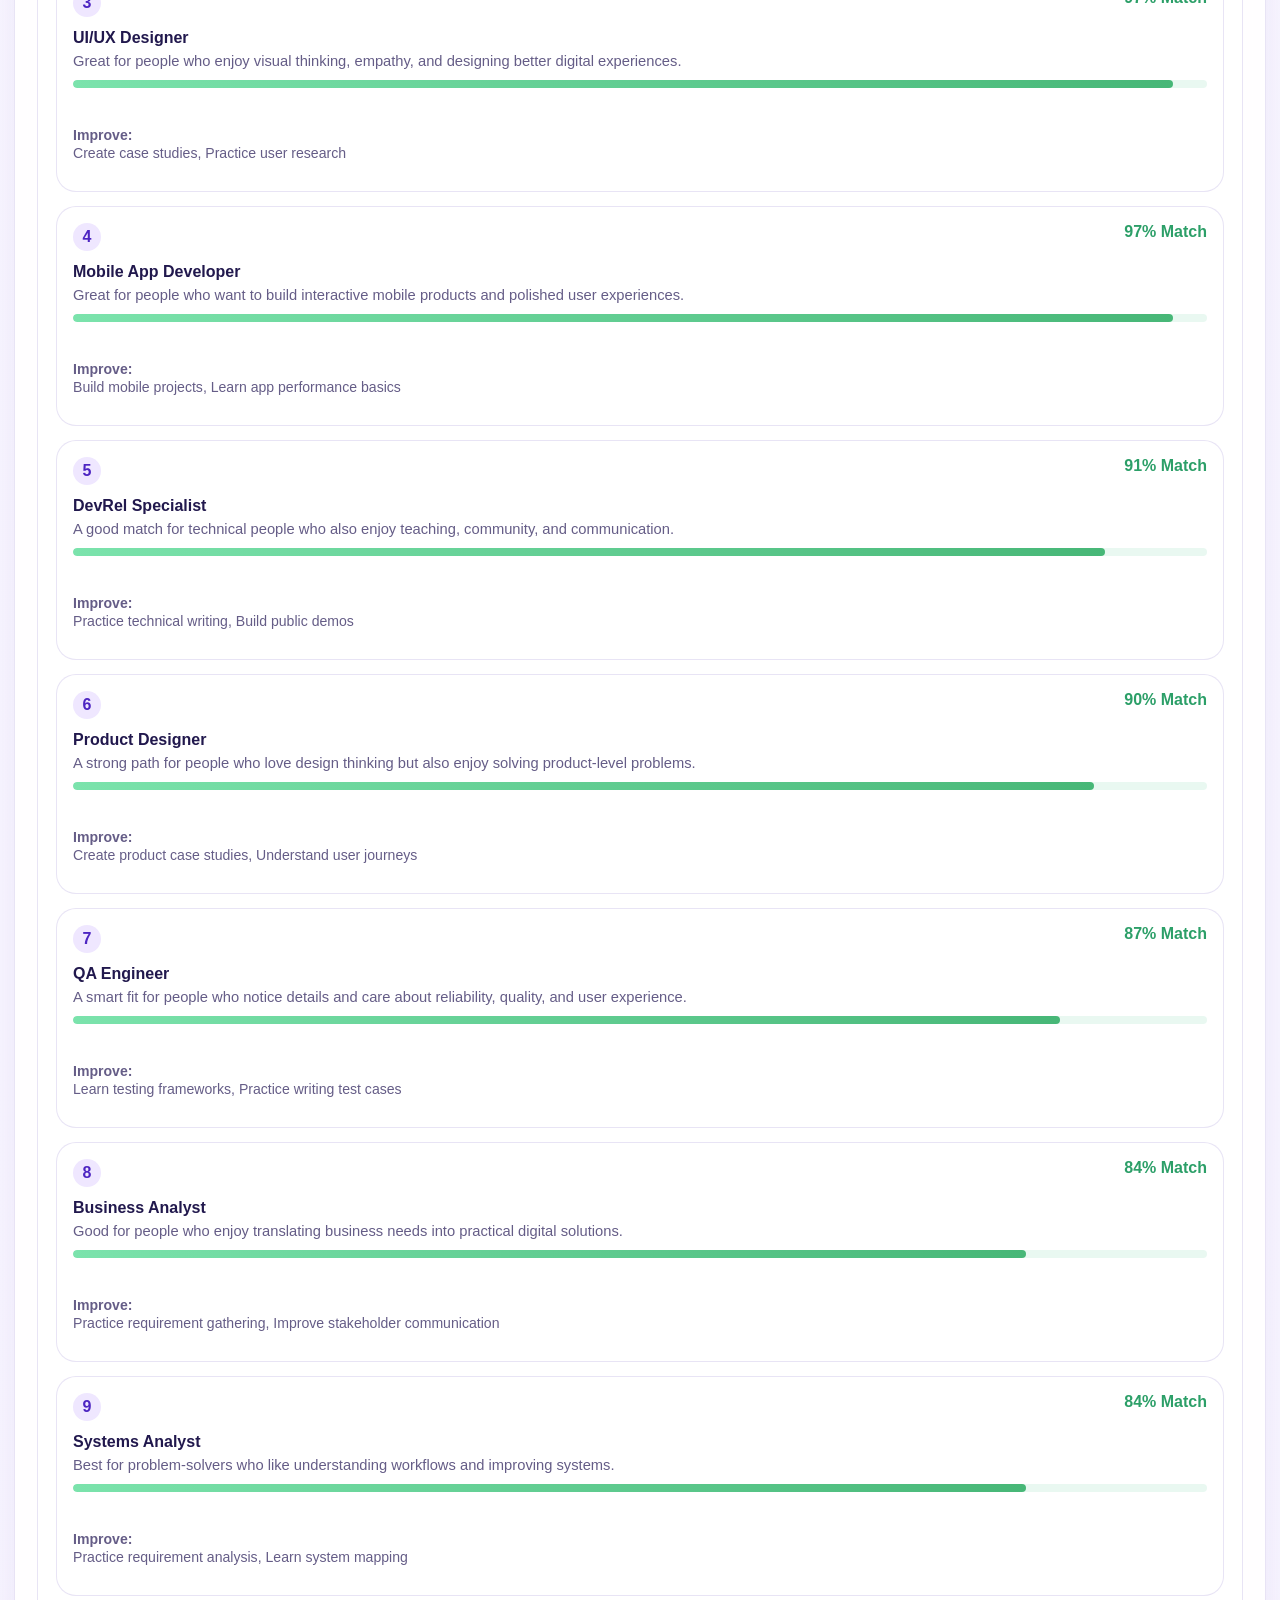
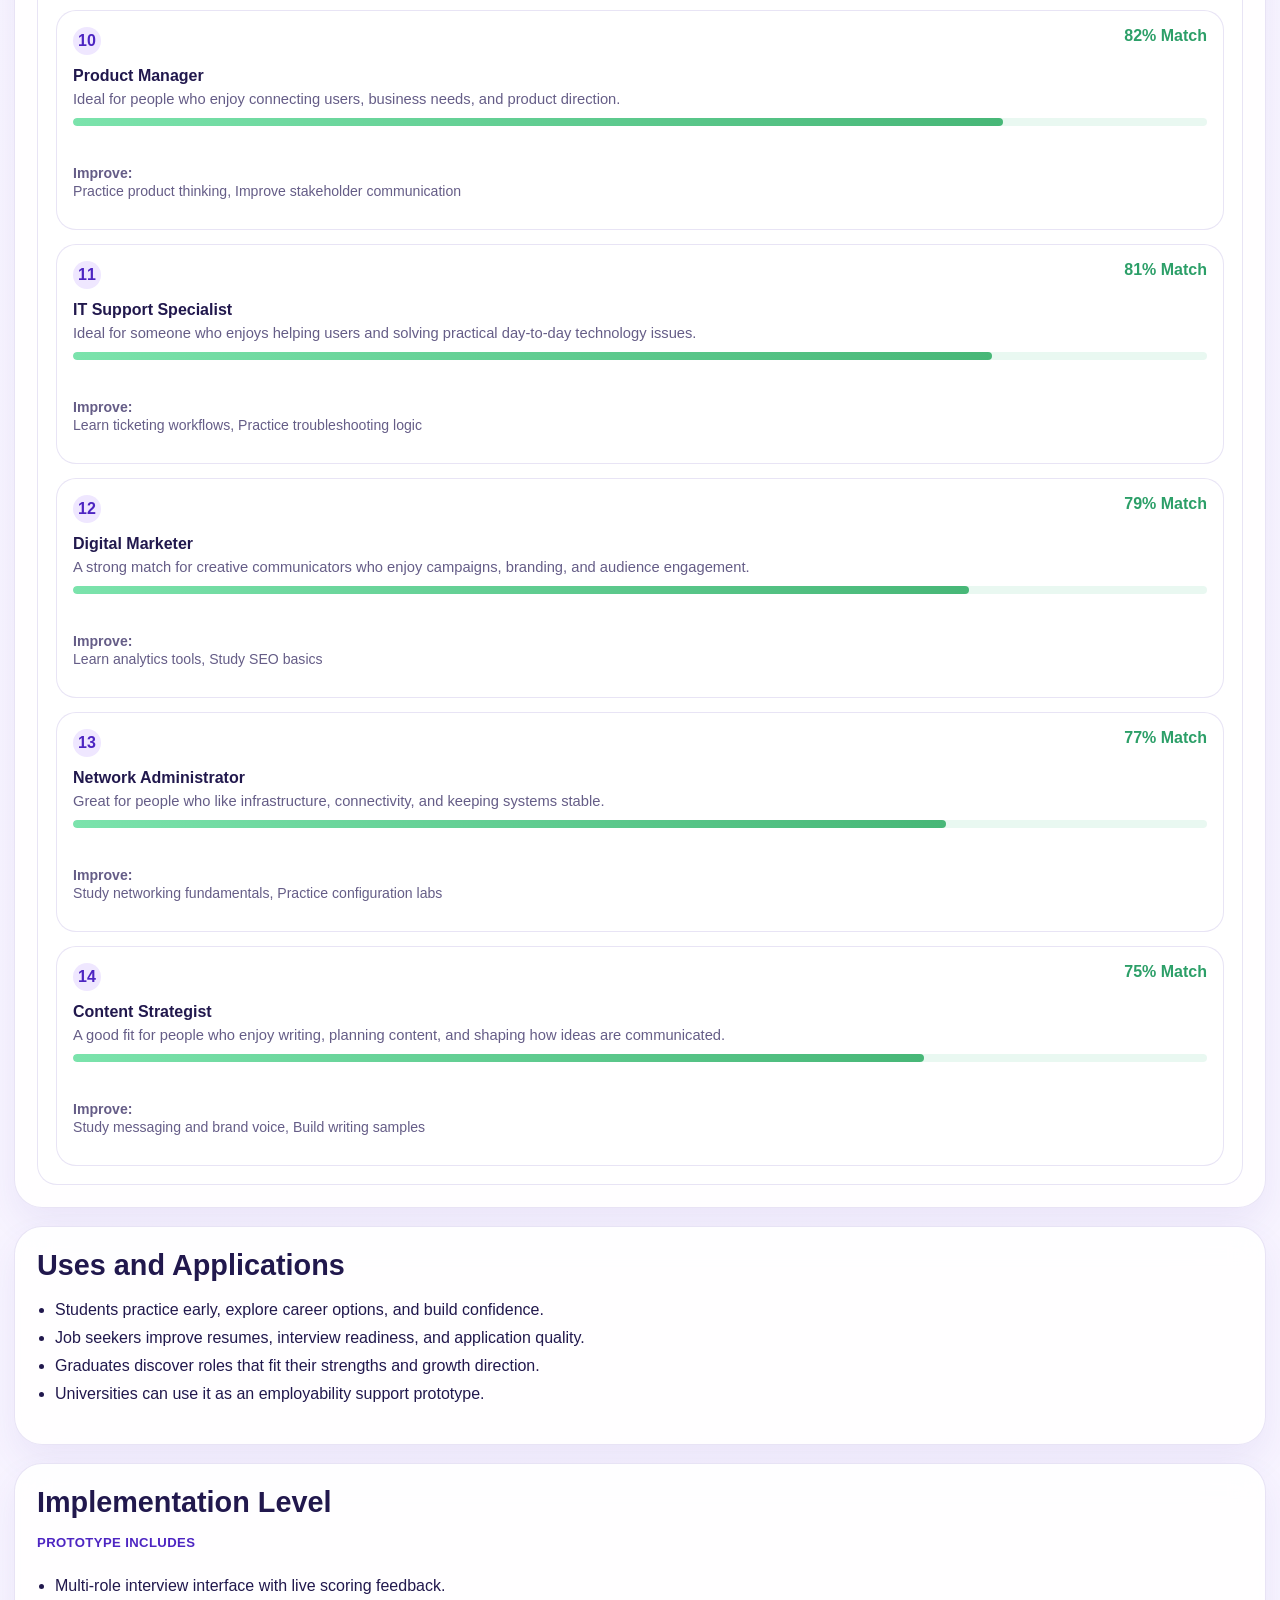
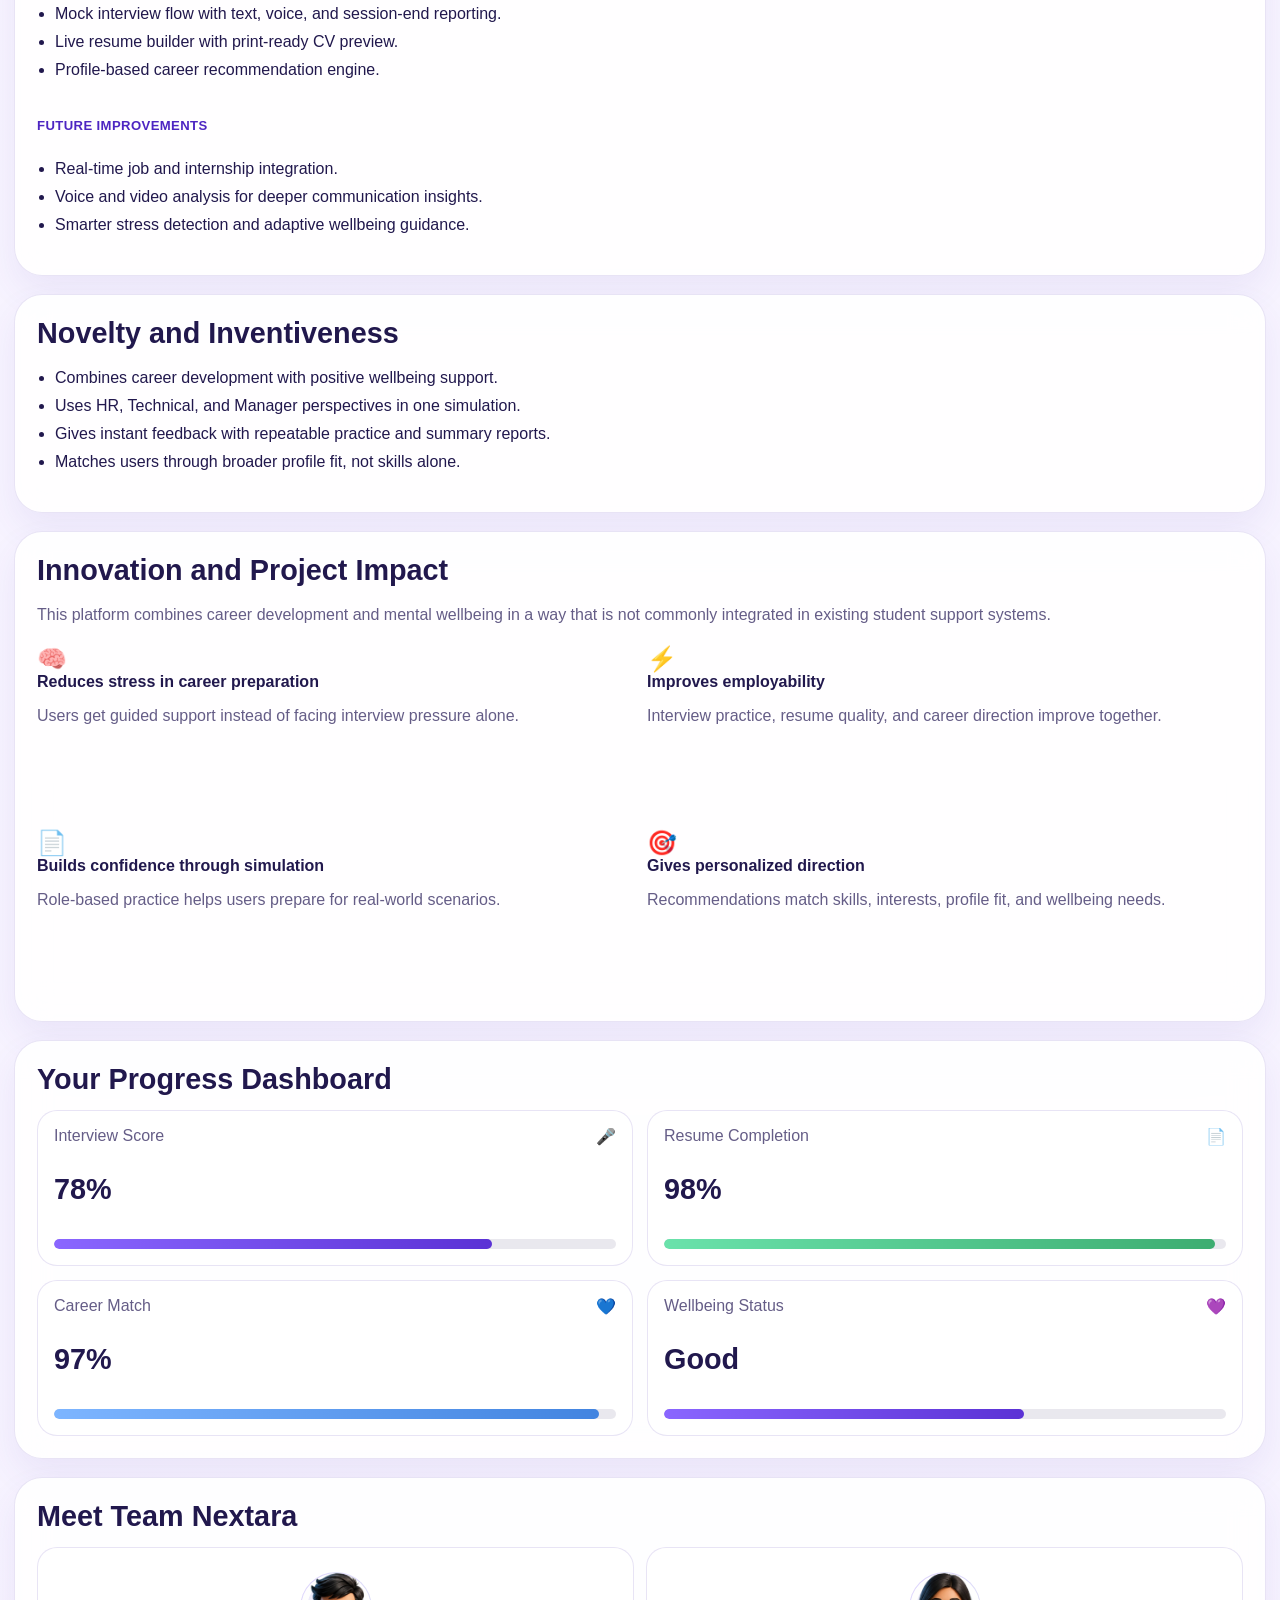
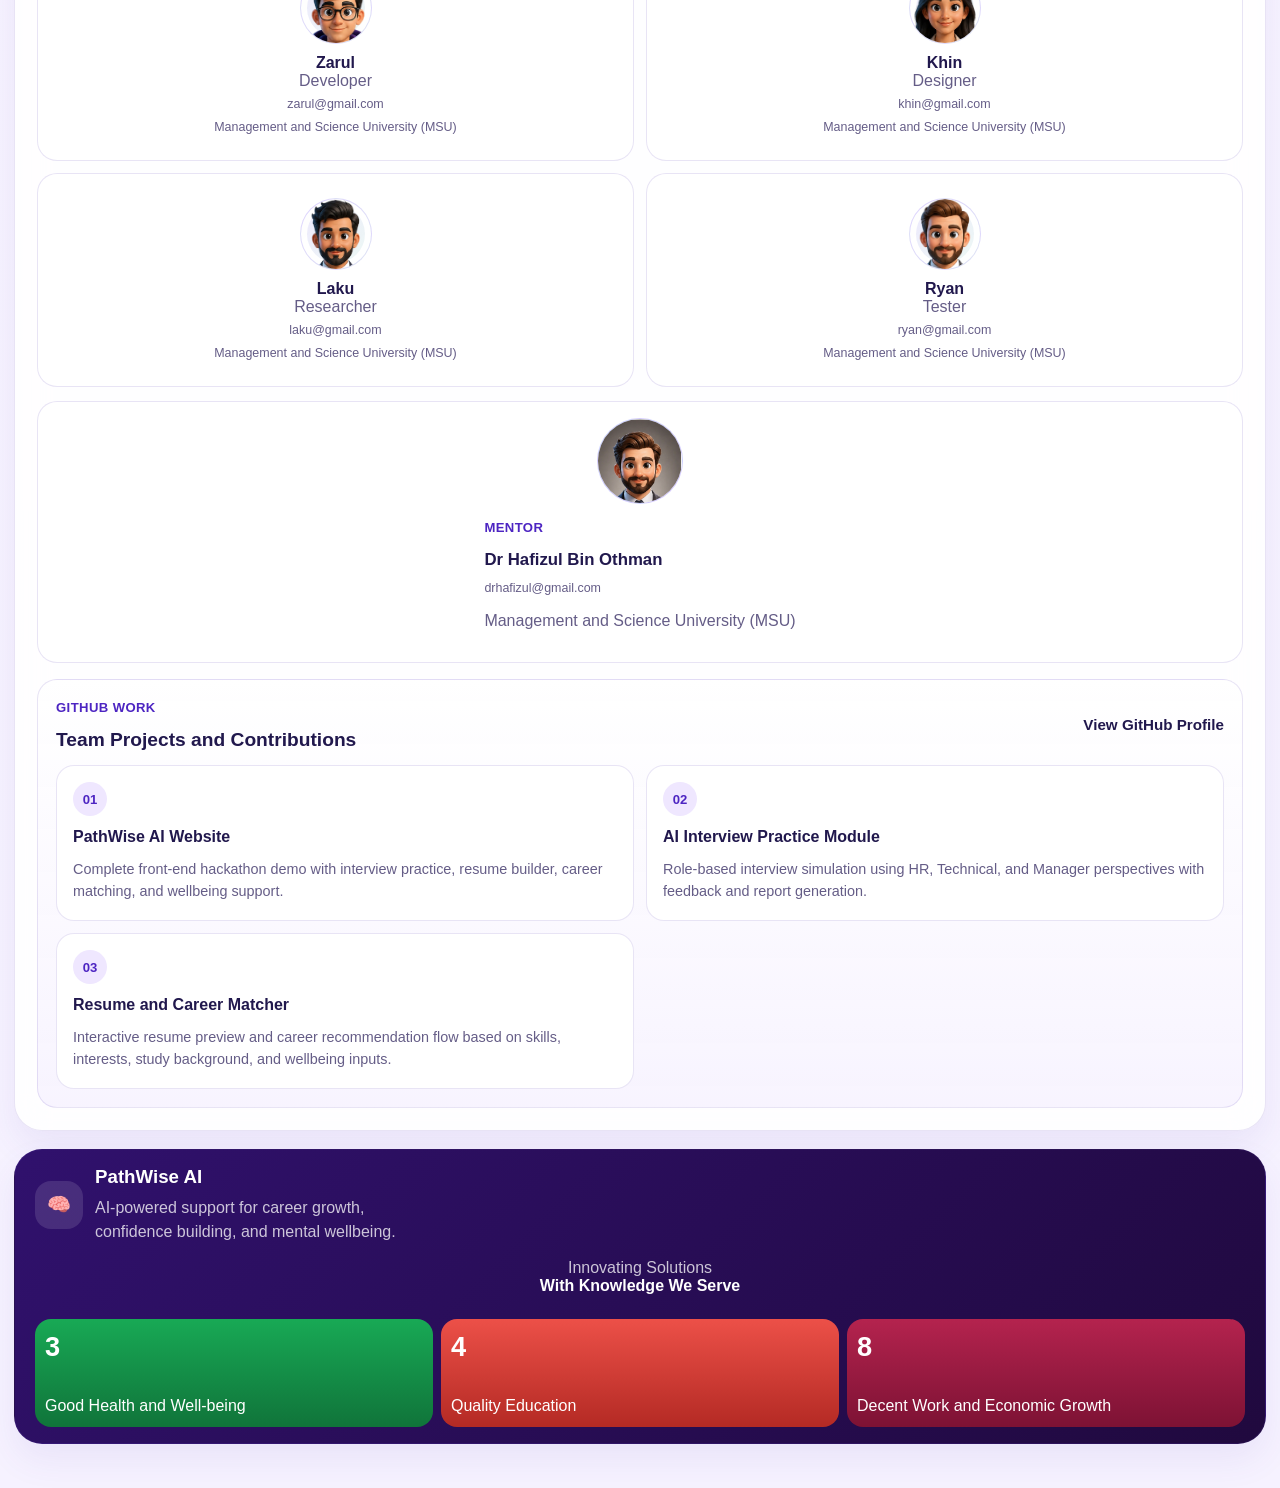
==== commit 43749c7d: "Update responsive team section and README" ====
--- a/index.html
+++ b/index.html
@@ -922,21 +922,29 @@
                   <div class="person-avatar"><img src="assets/avatar_set_2_tech.png" alt="Zarul avatar" /></div>
                   <strong>Zarul</strong>
                   <span>Developer</span>
+                  <small>zarul@gmail.com</small>
+                  <small>Management and Science University (MSU)</small>
                 </div>
                 <div class="person-card">
                   <div class="person-avatar"><img src="assets/avatar_set_4_female.png" alt="Khin avatar" /></div>
                   <strong>Khin</strong>
                   <span>Designer</span>
+                  <small>khin@gmail.com</small>
+                  <small>Management and Science University (MSU)</small>
                 </div>
                 <div class="person-card">
                   <div class="person-avatar"><img src="assets/avatar_set_5_mentor.png" alt="Laku avatar" /></div>
                   <strong>Laku</strong>
                   <span>Researcher</span>
+                  <small>laku@gmail.com</small>
+                  <small>Management and Science University (MSU)</small>
                 </div>
                 <div class="person-card">
                   <div class="person-avatar"><img src="assets/avatar_set_3_manager.png" alt="Ryan avatar" /></div>
                   <strong>Ryan</strong>
                   <span>Tester</span>
+                  <small>ryan@gmail.com</small>
+                  <small>Management and Science University (MSU)</small>
                 </div>
               </div>
 
@@ -945,8 +953,41 @@
                 <div class="mentor-copy">
                   <span class="mini-label">Mentor</span>
                   <strong>Dr Hafizul Bin Othman</strong>
+                  <small>drhafizul@gmail.com</small>
                   <p>Management and Science University (MSU)</p>
                 </div>
+              </div>
+            </div>
+
+            <div class="team-projects">
+              <div class="team-projects-head">
+                <div>
+                  <span class="mini-label">GitHub Work</span>
+                  <h4>Team Projects and Contributions</h4>
+                </div>
+                <a class="text-action" href="https://github.com/khinphyucinhtet" target="_blank" rel="noreferrer">
+                  View GitHub Profile
+                </a>
+              </div>
+
+              <div class="team-project-grid">
+                <a class="team-project-card" href="https://github.com/khinphyucinhtet/pathwise_ai" target="_blank" rel="noreferrer">
+                  <span>01</span>
+                  <strong>PathWise AI Website</strong>
+                  <p>Complete front-end hackathon demo with interview practice, resume builder, career matching, and wellbeing support.</p>
+                </a>
+
+                <a class="team-project-card" href="https://github.com/khinphyucinhtet/pathwise_ai" target="_blank" rel="noreferrer">
+                  <span>02</span>
+                  <strong>AI Interview Practice Module</strong>
+                  <p>Role-based interview simulation using HR, Technical, and Manager perspectives with feedback and report generation.</p>
+                </a>
+
+                <a class="team-project-card" href="https://github.com/khinphyucinhtet/pathwise_ai" target="_blank" rel="noreferrer">
+                  <span>03</span>
+                  <strong>Resume and Career Matcher</strong>
+                  <p>Interactive resume preview and career recommendation flow based on skills, interests, study background, and wellbeing inputs.</p>
+                </a>
               </div>
             </div>
           </article>
--- a/style.css
+++ b/style.css
@@ -2097,8 +2097,18 @@
   flex-direction: column;
   align-items: center;
   justify-content: center;
-  min-height: 164px;
+  min-height: 214px;
   text-align: center;
+}
+
+.person-card small,
+.mentor-card small {
+  display: block;
+  margin-top: 6px;
+  color: var(--muted);
+  font-size: 0.78rem;
+  line-height: 1.35;
+  overflow-wrap: anywhere;
 }
 
 .person-avatar {
@@ -2131,7 +2141,7 @@
   justify-content: flex-start;
   gap: 14px;
   text-align: left;
-  min-height: 164px;
+  min-height: 214px;
 }
 
 .mentor-avatar {
@@ -2156,6 +2166,76 @@
   margin: 6px 0 8px;
   font-size: 1.05rem;
   line-height: 1.35;
+}
+
+.team-projects {
+  margin-top: 16px;
+  padding: 18px;
+  border-radius: 20px;
+  border: 1px solid var(--stroke);
+  background: linear-gradient(180deg, rgba(255, 255, 255, 0.96), rgba(247, 243, 255, 0.92));
+}
+
+.team-projects-head {
+  display: flex;
+  align-items: center;
+  justify-content: space-between;
+  gap: 16px;
+  margin-bottom: 14px;
+}
+
+.team-projects-head h4 {
+  margin: 6px 0 0;
+  font-size: 1.2rem;
+}
+
+.team-project-grid {
+  display: grid;
+  grid-template-columns: repeat(3, minmax(0, 1fr));
+  gap: 12px;
+}
+
+.team-project-card {
+  min-height: 156px;
+  padding: 16px;
+  border-radius: 18px;
+  border: 1px solid var(--stroke);
+  background: var(--surface-strong);
+  color: var(--text);
+  text-decoration: none;
+  display: flex;
+  flex-direction: column;
+  gap: 10px;
+  transition: transform 0.2s ease, box-shadow 0.2s ease;
+}
+
+.team-project-card:hover {
+  transform: translateY(-2px);
+  box-shadow: var(--shadow-soft);
+}
+
+.team-project-card span {
+  width: 34px;
+  height: 34px;
+  border-radius: 50%;
+  display: grid;
+  place-items: center;
+  background: var(--primary-soft);
+  color: var(--primary-dark);
+  font-weight: 800;
+  font-size: 0.82rem;
+}
+
+.team-project-card strong {
+  font-size: 1rem;
+  line-height: 1.35;
+}
+
+.team-project-card p {
+  margin: 0;
+  color: var(--muted);
+  line-height: 1.55;
+  font-size: 0.9rem;
 }
 
 .auth-modal {
@@ -2510,7 +2590,8 @@
   .career-top-fields,
   .impact-grid,
   .dashboard-grid,
-  .team-members {
+  .team-members,
+  .team-project-grid {
     grid-template-columns: repeat(2, minmax(0, 1fr));
   }
 
@@ -2564,6 +2645,7 @@
   .impact-grid,
   .dashboard-grid,
   .team-members,
+  .team-project-grid,
   .sdg-grid,
   .report-grid,
   .auth-actions {
@@ -2590,6 +2672,19 @@
   .session-status {
     margin-left: 0;
   }
+
+  .team-projects-head {
+    align-items: flex-start;
+    flex-direction: column;
+  }
+
+  .footer-card {
+    text-align: center;
+  }
+
+  .footer-brand {
+    justify-content: center;
+  }
 }
 
 @media (max-width: 720px) {
@@ -2633,6 +2728,45 @@
     font-size: 1.5rem;
   }
 
+  .team-layout,
+  .footer-card {
+    gap: 12px;
+  }
+
+  .person-card,
+  .mentor-card {
+    min-height: auto;
+  }
+
+  .mentor-card {
+    align-items: center;
+    text-align: center;
+  }
+
+  .mentor-copy strong {
+    font-size: 1rem;
+  }
+
+  .team-projects {
+    padding: 14px;
+  }
+
+  .team-project-card {
+    min-height: auto;
+  }
+
+  .footer-brand {
+    flex-direction: column;
+  }
+
+  .footer-brand p {
+    max-width: none;
+  }
+
+  .sdg-card {
+    min-height: 96px;
+  }
+
   .hero-actions {
     flex-direction: column;
   }
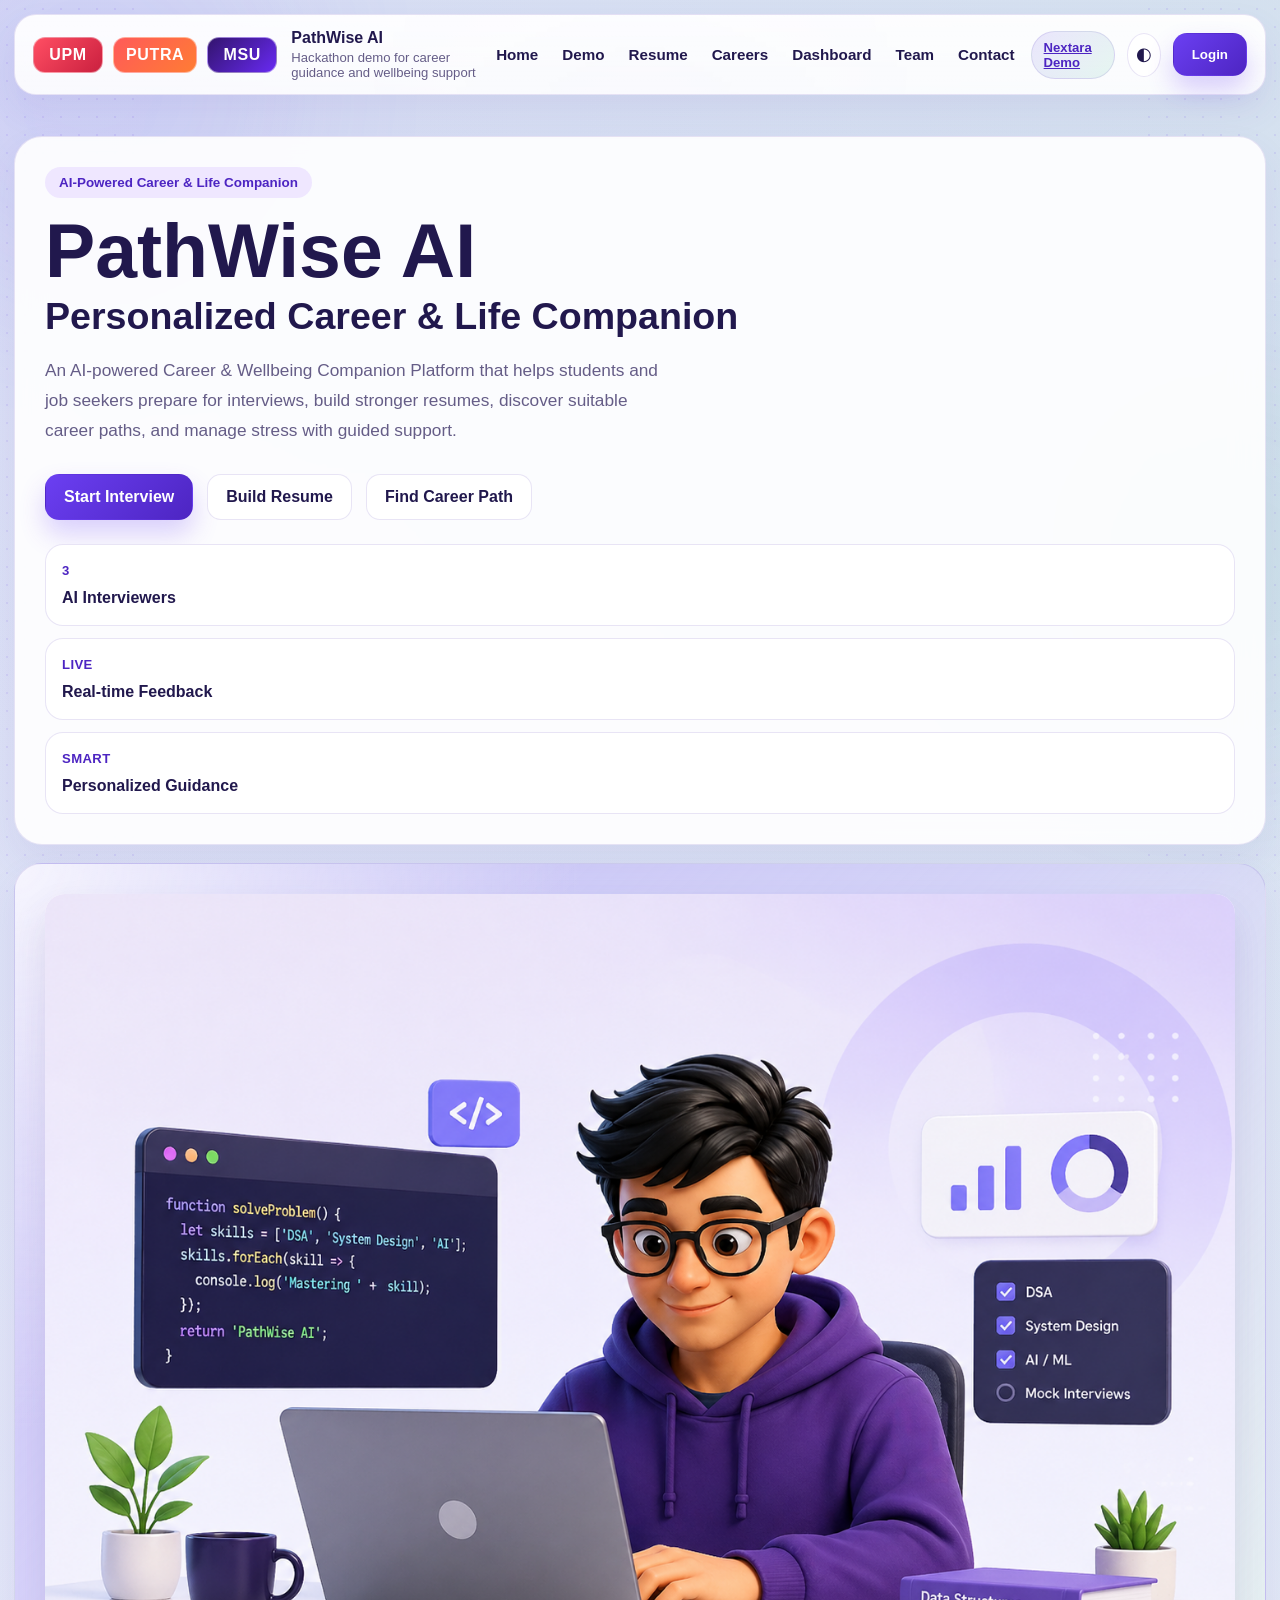
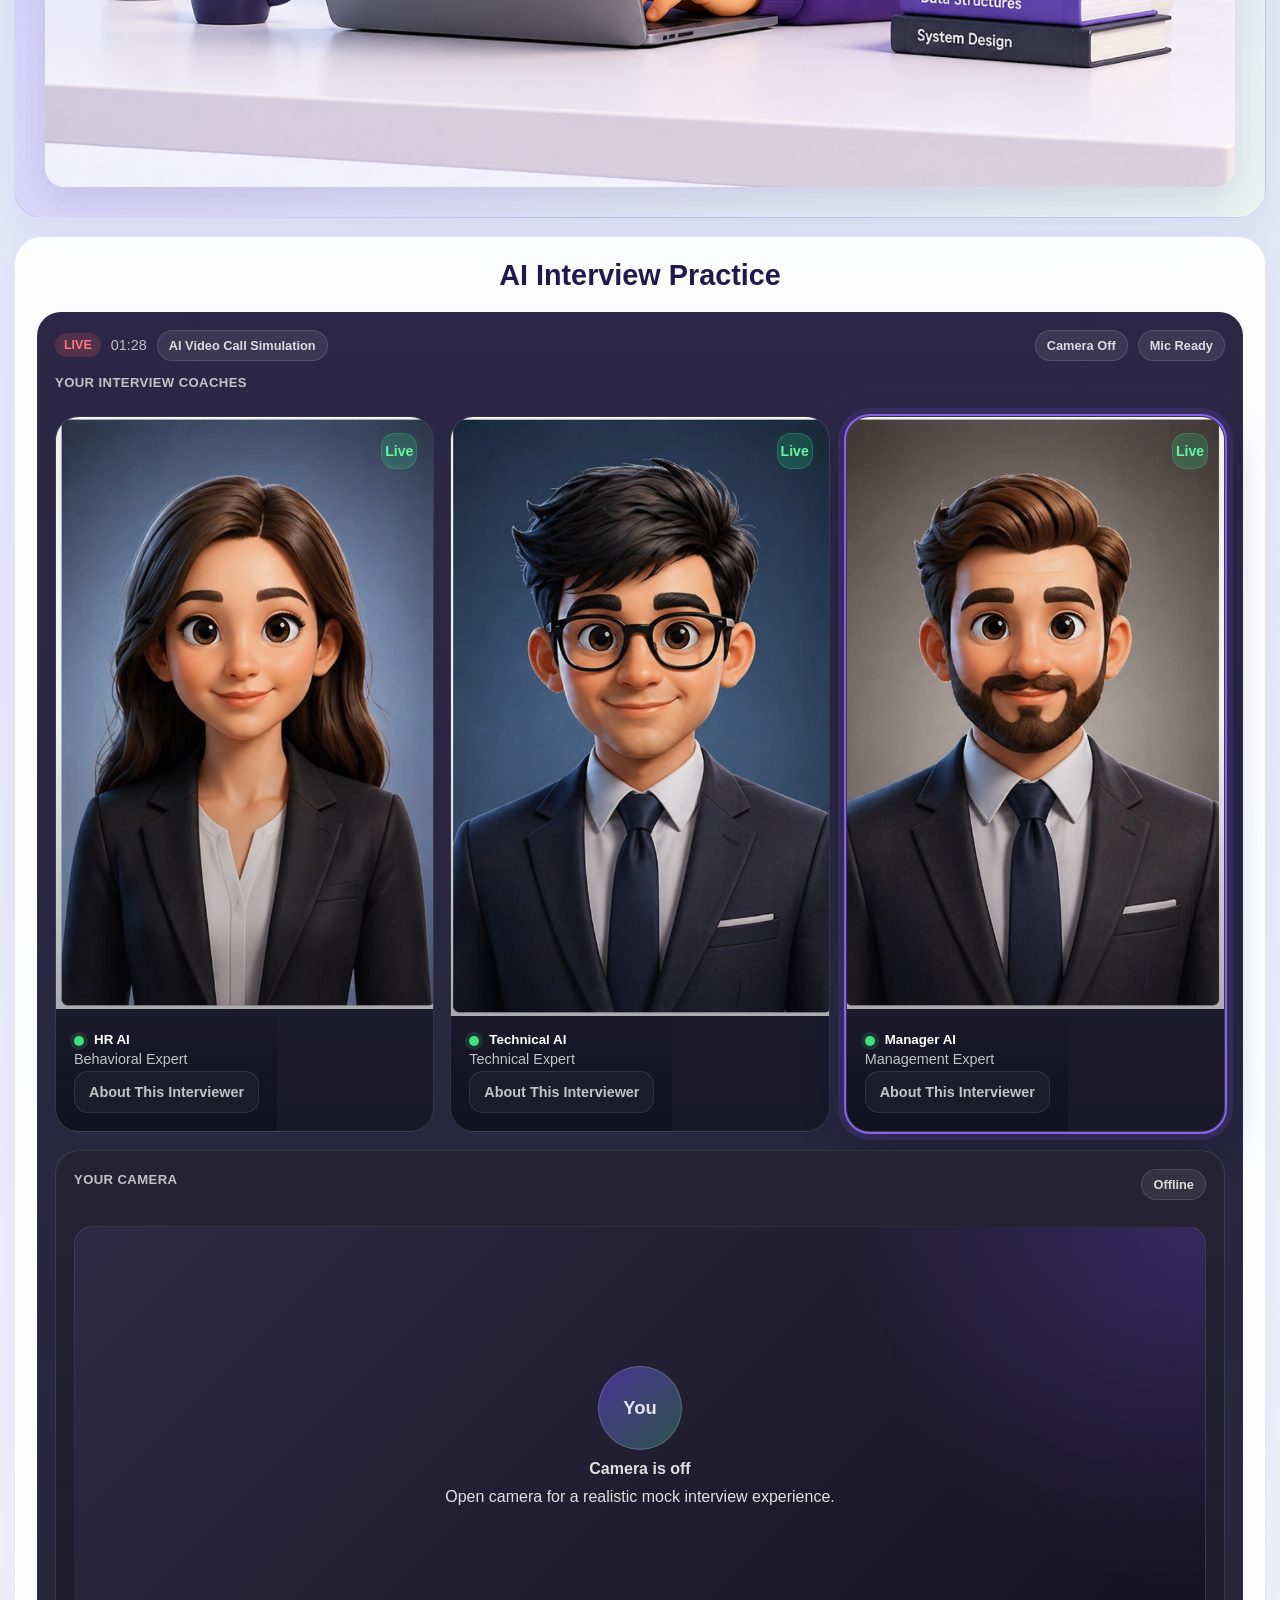
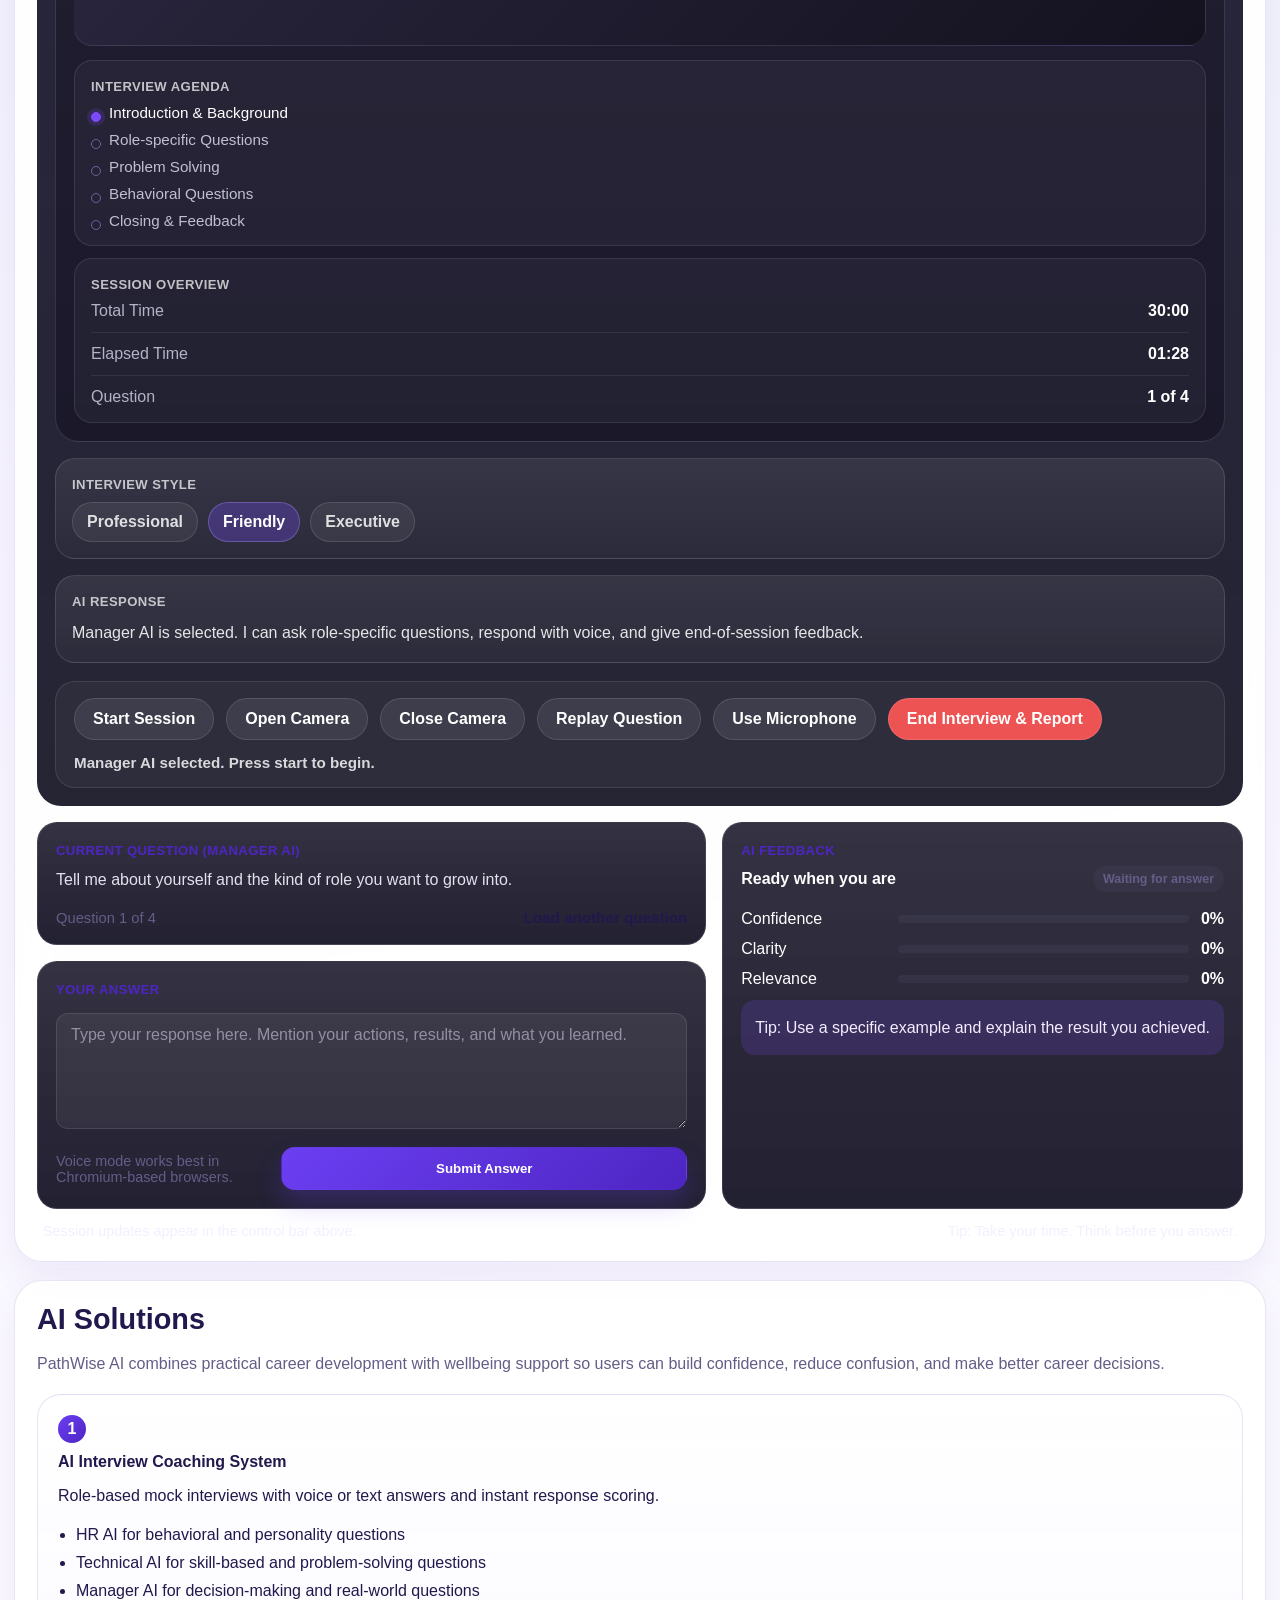
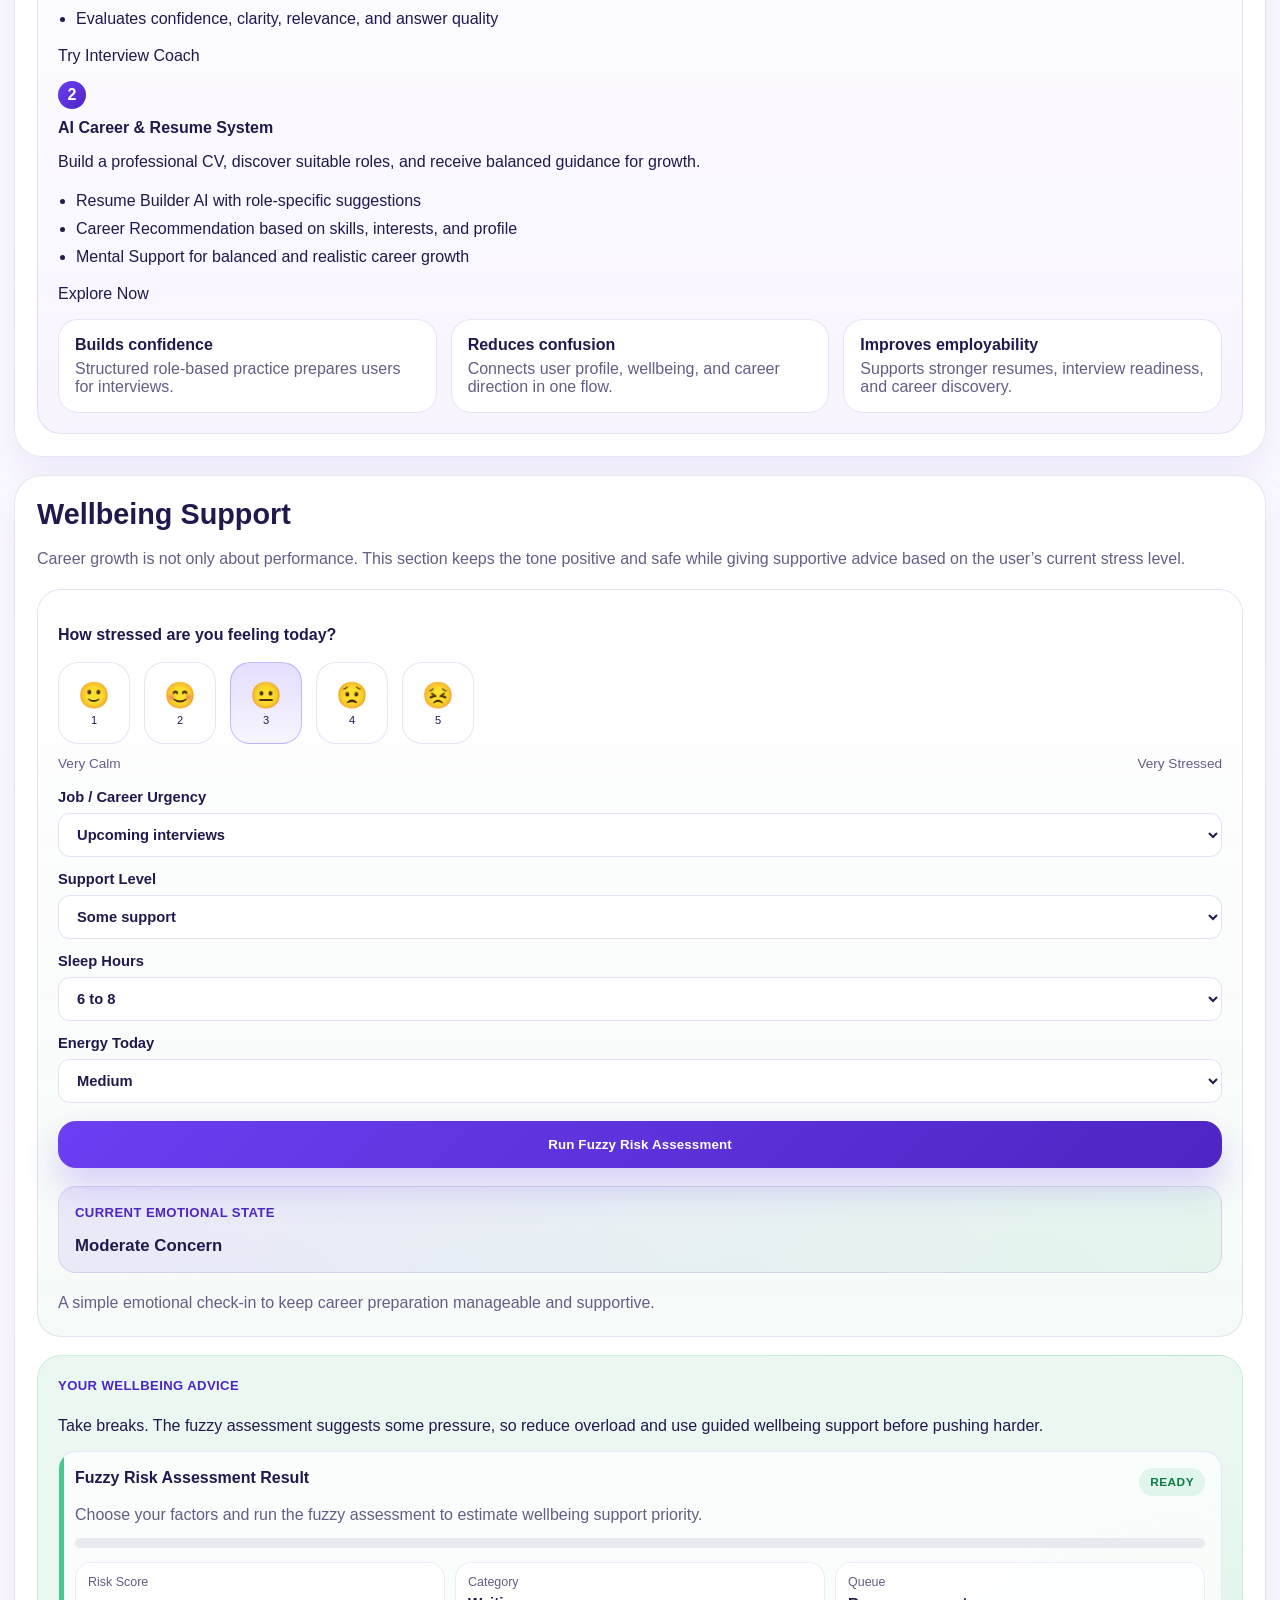
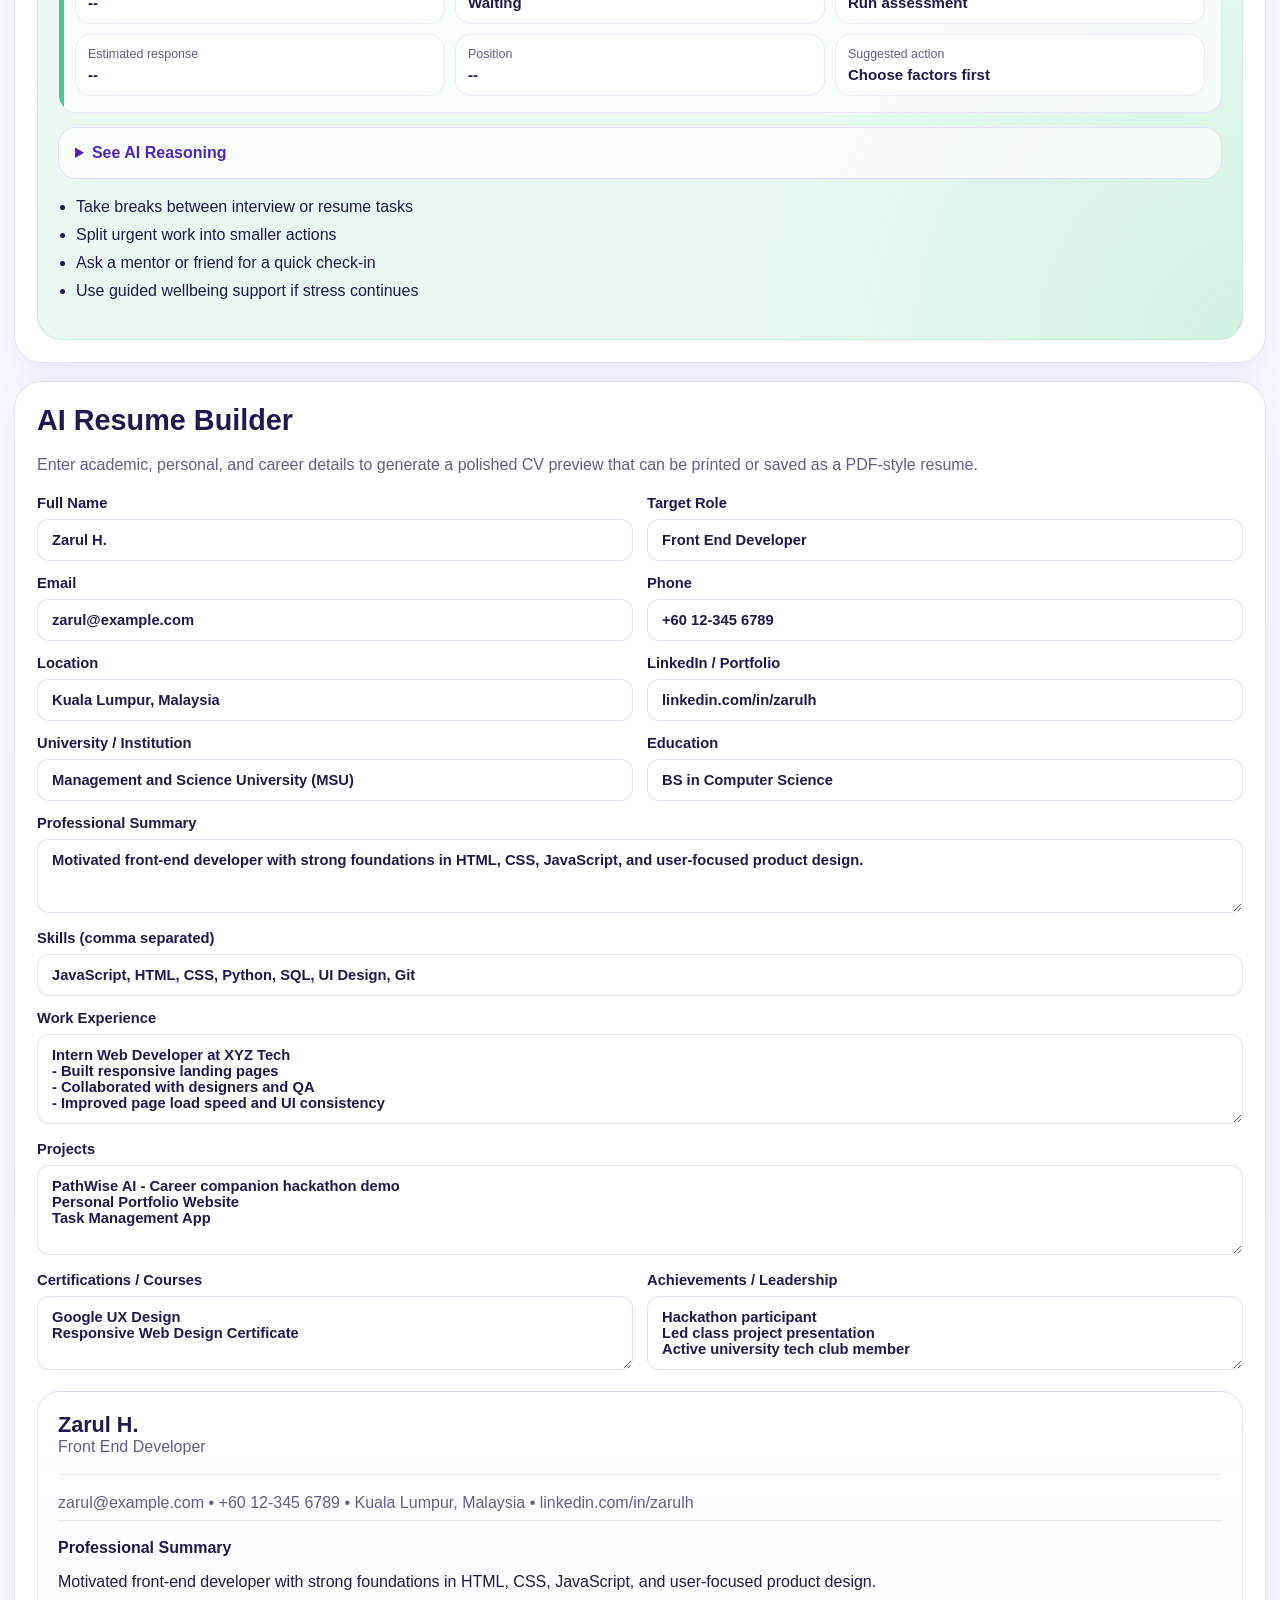
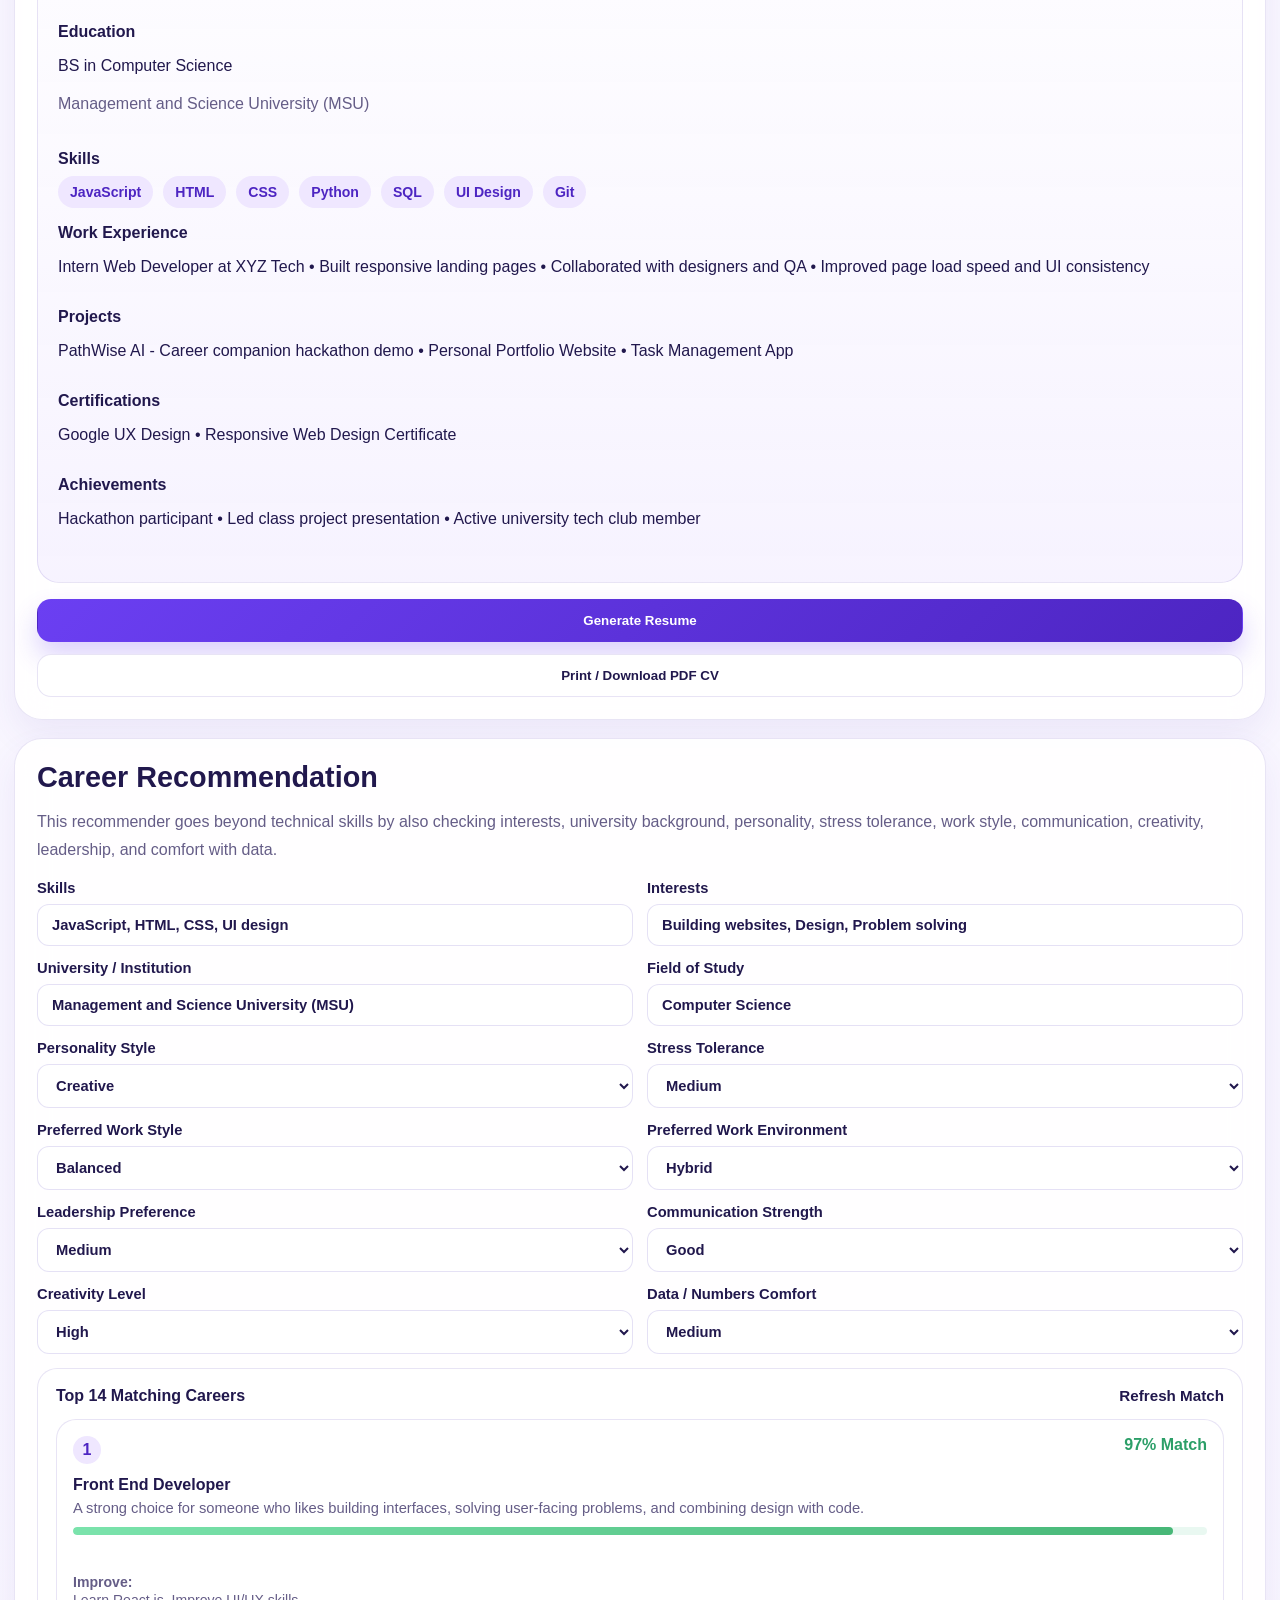
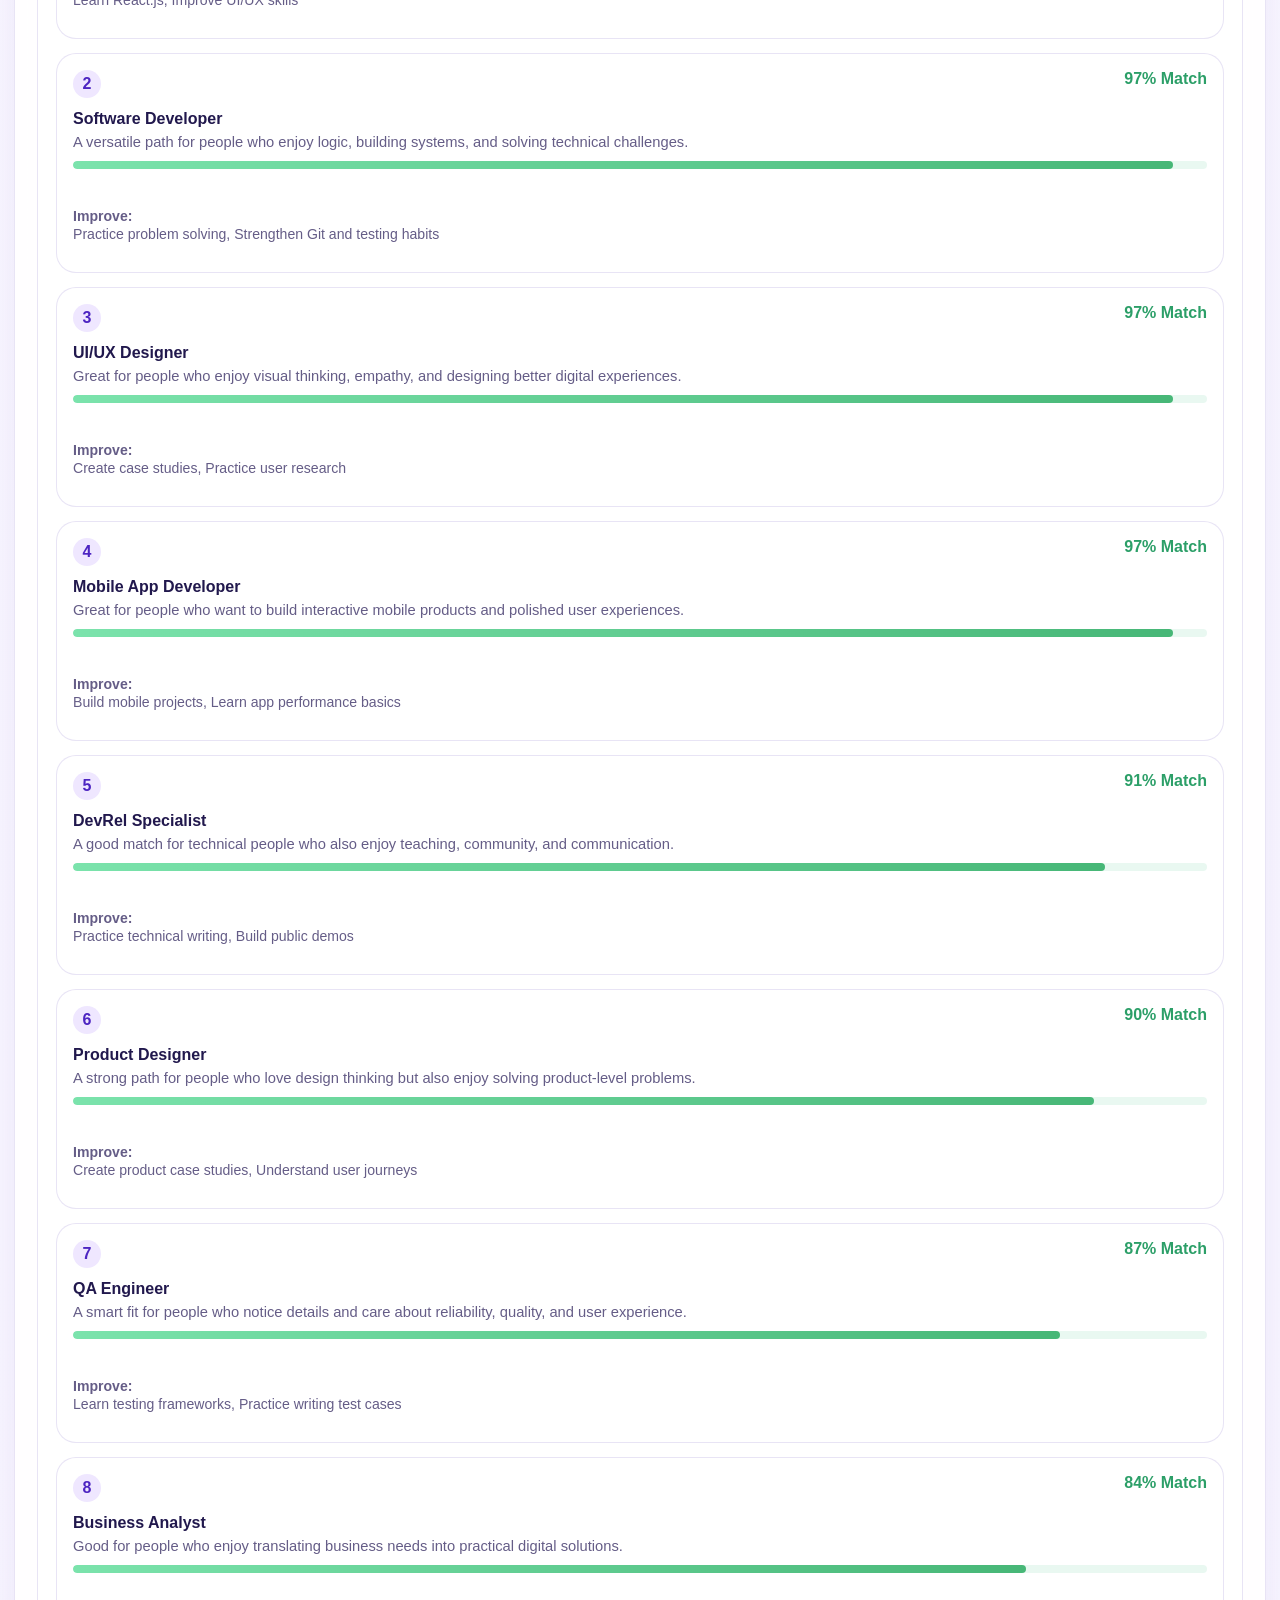
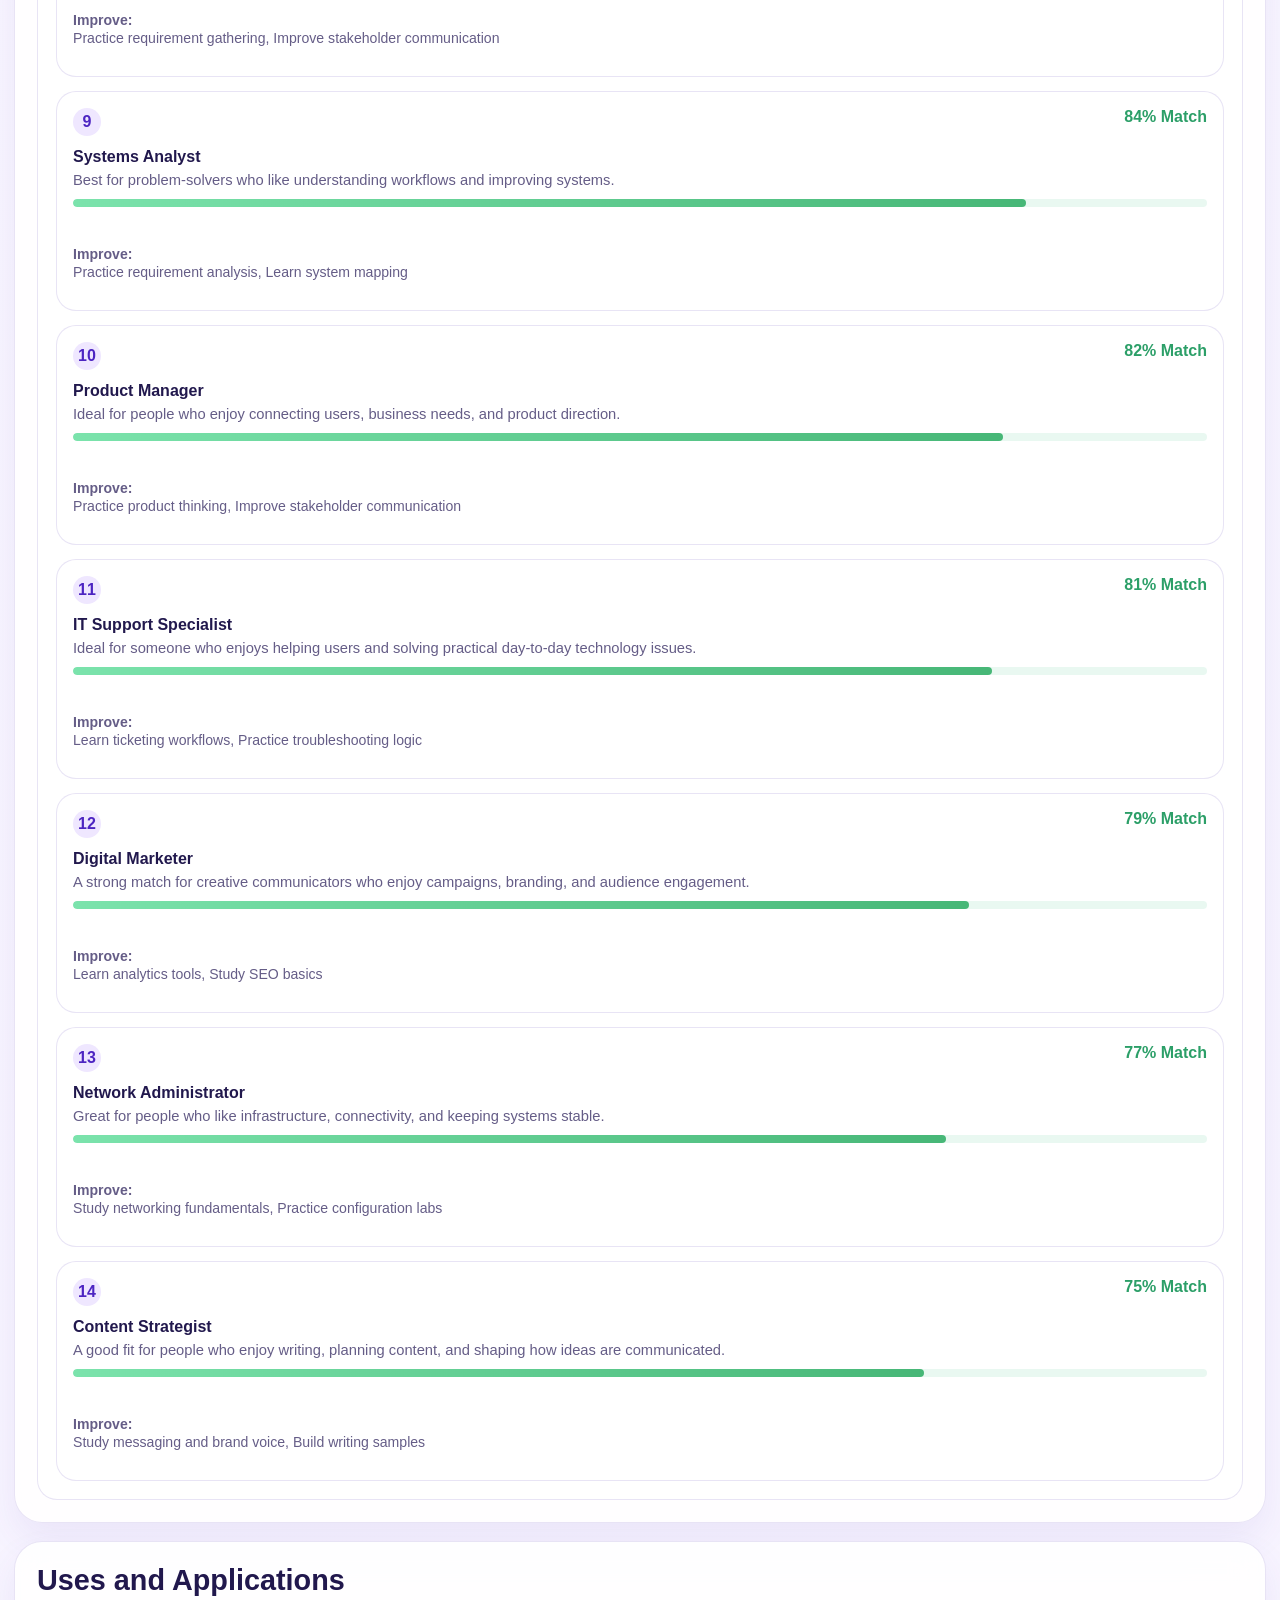
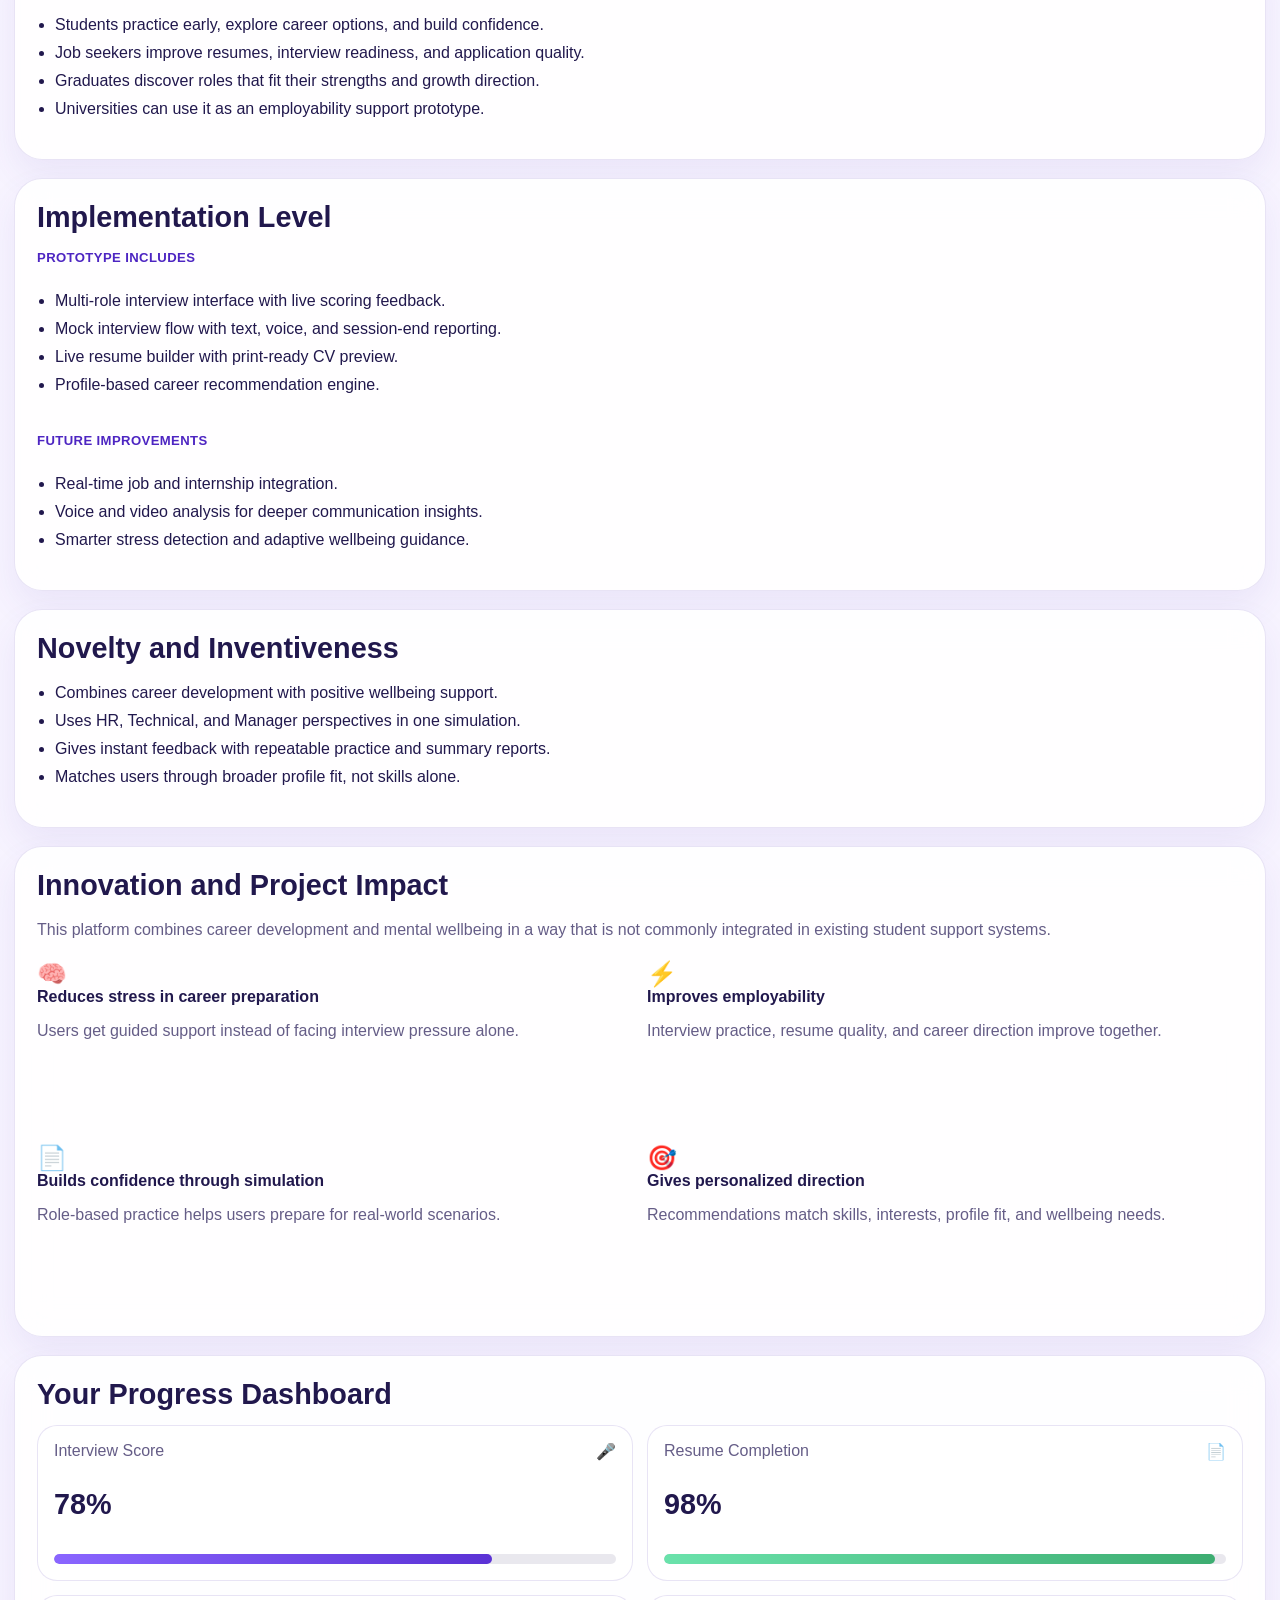
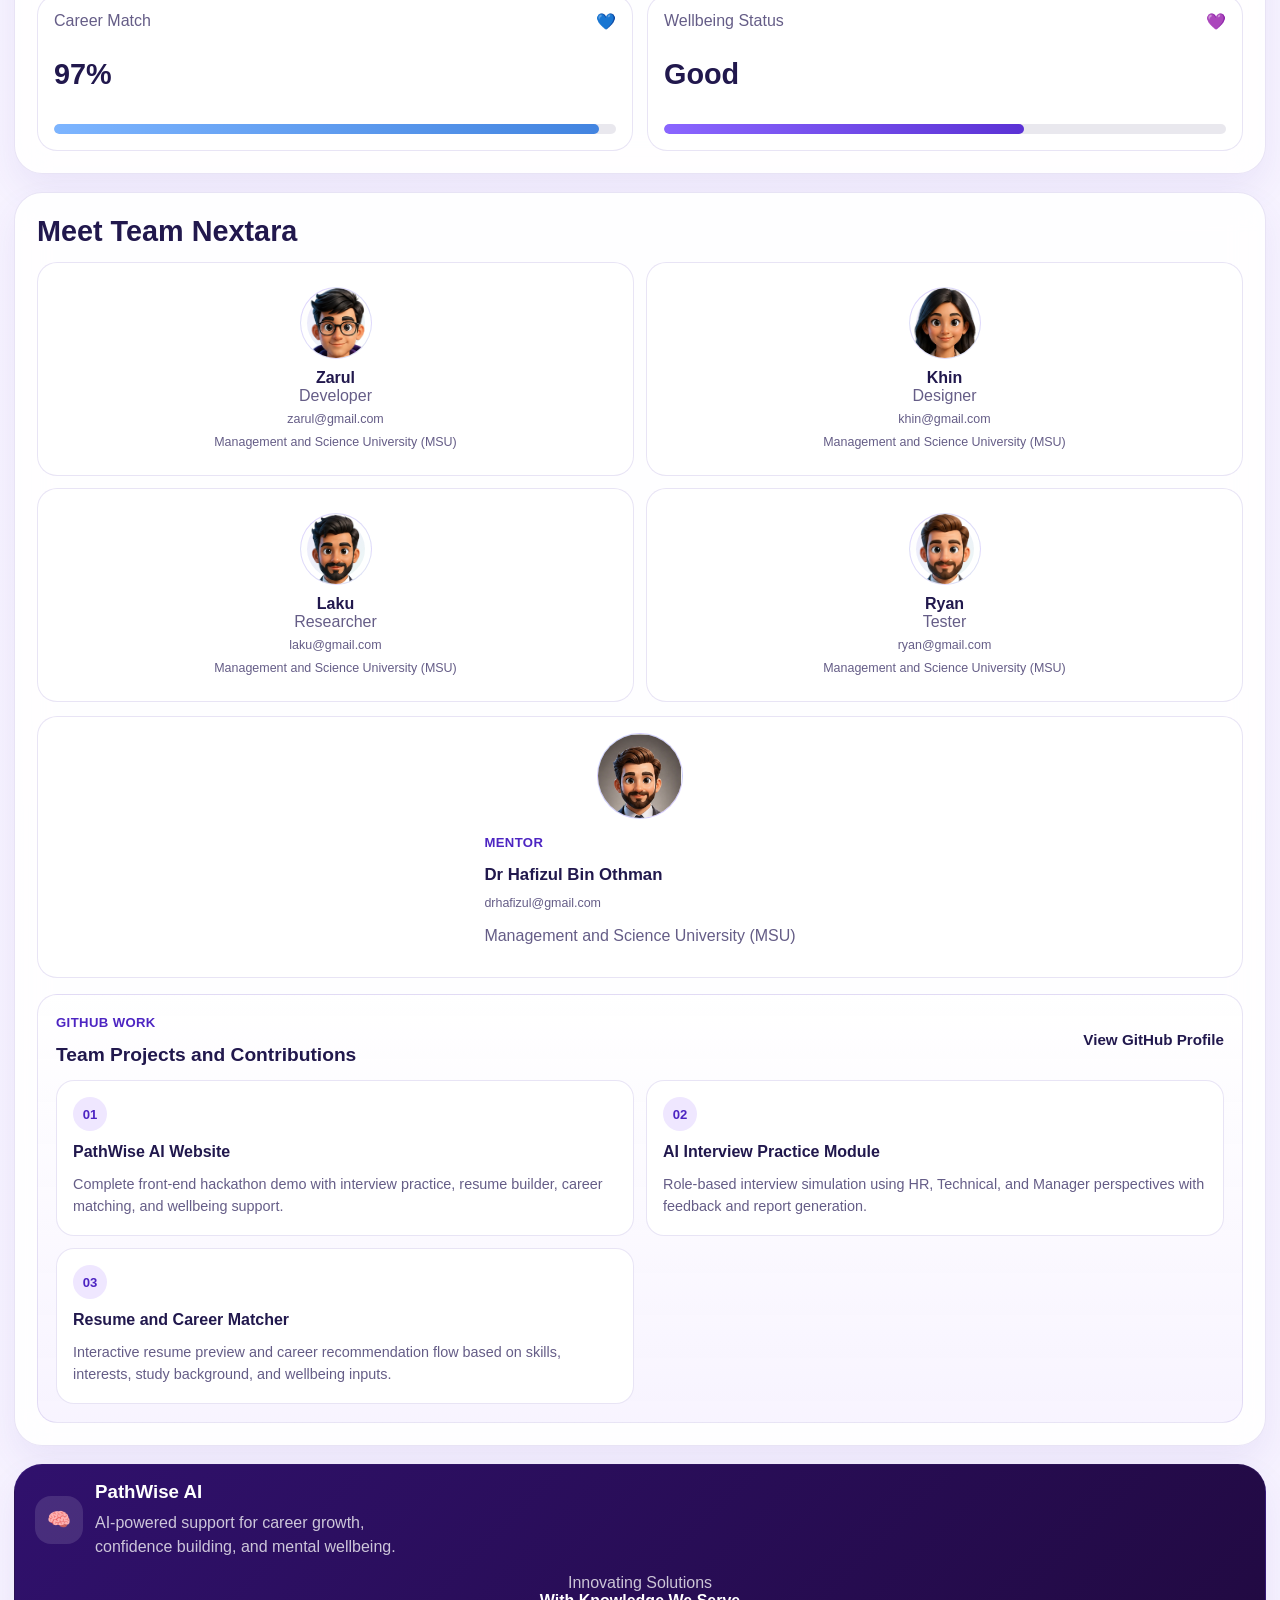
==== commit ec2fcbfb: "Add fuzzy wellbeing risk assessment" ====
--- a/index.html
+++ b/index.html
@@ -441,6 +441,26 @@
                 </div>
                 <div class="wellbeing-check-grid">
                   <label>
+                    Job / Career Urgency
+                    <select id="wellbeingPressure">
+                      <option value="interview" selected>Upcoming interviews</option>
+                      <option value="internship">Internship search</option>
+                      <option value="deadlines">Assignment deadlines</option>
+                      <option value="graduation">Graduation pressure</option>
+                      <option value="direction">Career uncertainty</option>
+                      <option value="financial">Financial stress</option>
+                      <option value="family">Family expectations</option>
+                    </select>
+                  </label>
+                  <label>
+                    Support Level
+                    <select id="wellbeingSupport">
+                      <option value="alone">Mostly alone</option>
+                      <option value="some" selected>Some support</option>
+                      <option value="strong">Strong support system</option>
+                    </select>
+                  </label>
+                  <label>
                     Sleep Hours
                     <select id="wellbeingSleep">
                       <option value="less-4">Less than 4</option>
@@ -450,16 +470,6 @@
                     </select>
                   </label>
                   <label>
-                    Main Pressure
-                    <select id="wellbeingPressure">
-                      <option value="interview" selected>Upcoming interviews</option>
-                      <option value="applications">Job applications</option>
-                      <option value="deadlines">Deadlines / workload</option>
-                      <option value="direction">Unsure career direction</option>
-                      <option value="confidence">Low confidence</option>
-                    </select>
-                  </label>
-                  <label>
                     Energy Today
                     <select id="wellbeingEnergy">
                       <option value="low">Low</option>
@@ -467,21 +477,31 @@
                       <option value="high">High</option>
                     </select>
                   </label>
-                  <label>
-                    Support Level
-                    <select id="wellbeingSupport">
-                      <option value="alone">Mostly alone</option>
-                      <option value="some" selected>Some support</option>
-                      <option value="strong">Strong support system</option>
-                    </select>
-                  </label>
-                </div>
+                </div>
+                <button class="fuzzy-submit-btn" id="runFuzzyAssessmentBtn" type="button">
+                  Run Fuzzy Risk Assessment
+                </button>
                 <div class="wellbeing-status-strip">
                   <div class="wellbeing-status-pill">
-                    <span class="mini-label">Mental Check-In</span>
-                    <strong id="wellbeingStatusTitle">Balanced Today</strong>
+                    <span class="mini-label">Current Emotional State</span>
+                    <strong id="wellbeingStatusTitle">Good</strong>
                   </div>
                   <p class="wellbeing-status-copy">A simple emotional check-in to keep career preparation manageable and supportive.</p>
+                </div>
+                <div class="fuzzy-loading-card hidden" id="fuzzyLoadingCard" aria-live="polite">
+                  <strong>Analyzing wellbeing factors...</strong>
+                  <div class="fuzzy-factor-list">
+                    <span>Stress.............&#10003;</span>
+                    <span>Support............&#10003;</span>
+                    <span>Urgency............&#10003;</span>
+                    <span>Sleep..............&#10003;</span>
+                    <span>Energy.............&#10003;</span>
+                  </div>
+                  <p>Applying fuzzy logic rules...</p>
+                  <div class="fuzzy-progress-track">
+                    <div class="fuzzy-progress-fill" id="fuzzyProgressFill"></div>
+                  </div>
+                  <small id="fuzzyProgressText">0%</small>
                 </div>
               </div>
 
@@ -492,12 +512,61 @@
                     It is normal to feel this way sometimes. Take small breaks, stay
                     positive, and focus on one step at a time.
                   </p>
-                  <div class="wellbeing-summary-card">
-                    <strong>Your Current Check-In</strong>
+                  <div class="wellbeing-summary-card fuzzy-result-card is-low" id="fuzzyResultCard">
+                    <div class="fuzzy-result-head">
+                      <strong>Fuzzy Risk Assessment Result</strong>
+                      <span class="risk-badge low" id="fuzzyCategoryBadge">READY</span>
+                    </div>
                     <p id="wellbeingSummary">
-                      You seem fairly balanced right now, so a calm and steady pace may help you stay productive.
+                      Choose your factors and run the fuzzy assessment to estimate wellbeing support priority.
                     </p>
-                  </div>
+                    <div class="risk-meter">
+                      <div class="risk-meter-fill" id="fuzzyRiskMeter"></div>
+                    </div>
+                    <div class="fuzzy-result-grid">
+                      <div>
+                        <span>Risk Score</span>
+                        <strong id="fuzzyRiskScore">--</strong>
+                      </div>
+                      <div>
+                        <span>Category</span>
+                        <strong id="fuzzyRiskCategory">Waiting</strong>
+                      </div>
+                      <div>
+                        <span>Queue</span>
+                        <strong id="fuzzyQueue">Run assessment</strong>
+                      </div>
+                      <div>
+                        <span>Estimated response</span>
+                        <strong id="fuzzyWait">--</strong>
+                      </div>
+                      <div>
+                        <span>Position</span>
+                        <strong id="fuzzyPosition">--</strong>
+                      </div>
+                      <div>
+                        <span>Suggested action</span>
+                        <strong id="fuzzyAction">Choose factors first</strong>
+                      </div>
+                    </div>
+                  </div>
+                  <details class="fuzzy-reasoning-card" id="fuzzyReasoningCard">
+                    <summary>See AI Reasoning</summary>
+                    <div class="fuzzy-reasoning-grid">
+                      <span>Stress: <strong id="reasonStress">0.6</strong></span>
+                      <span>Urgency: <strong id="reasonUrgency">0.9</strong></span>
+                      <span>Support: <strong id="reasonSupport">0.5</strong></span>
+                      <span>Rule: <strong id="reasonRule">IF stress HIGH AND urgency HIGH THEN risk HIGH</strong></span>
+                      <span>Fuzzy: <strong id="reasonFuzzy">min(0.6,0.9)=0.6</strong></span>
+                      <span>Final: <strong id="reasonFinal">max(0.6,0.5)=0.6</strong></span>
+                      <span>Category: <strong id="reasonCategory">MEDIUM</strong></span>
+                    </div>
+                    <pre><code>high_risk(Person,Degree):-
+stress(Person,S),
+urgency(Person,U),
+Degree is min(S,U).</code></pre>
+                    <small>This is demonstration only.</small>
+                  </details>
                   <ul class="bullet-list compact" id="wellbeingTips">
                     <li>Take short breaks and breathe</li>
                     <li>Stay active and drink water</li>
@@ -505,6 +574,16 @@
                     <li>Focus on progress, not perfection</li>
                   </ul>
                 </div>
+              </div>
+            </div>
+            <div class="wellbeing-modal hidden" id="wellbeingAssessmentModal" aria-hidden="true">
+              <button class="wellbeing-modal-backdrop" id="wellbeingModalBackdrop" type="button" aria-label="Close assessment result"></button>
+              <div class="wellbeing-modal-dialog" role="dialog" aria-modal="true" aria-labelledby="wellbeingModalTitle">
+                <span class="eyebrow">Assessment Complete</span>
+                <h3 id="wellbeingModalTitle">Your wellbeing risk: <span id="modalRiskCategory">LOW</span></h3>
+                <p>Priority queue: <strong id="modalQueue">NORMAL SUPPORT</strong></p>
+                <p>Estimated support: <strong id="modalWait">2-3 days</strong></p>
+                <button class="primary-btn" id="wellbeingModalOk" type="button">OK</button>
               </div>
             </div>
           </article>
--- a/style.css
+++ b/style.css
@@ -1836,6 +1836,285 @@
   color: var(--muted);
 }
 
+.fuzzy-submit-btn {
+  width: 100%;
+  margin-top: 18px;
+  padding: 16px 20px;
+  border: 0;
+  border-radius: 18px;
+  color: #fff;
+  cursor: pointer;
+  font-weight: 900;
+  letter-spacing: 0.01em;
+  background: linear-gradient(135deg, var(--primary), var(--primary-dark));
+  box-shadow: 0 18px 34px rgba(107, 63, 242, 0.24);
+  transition: transform 0.25s ease, box-shadow 0.25s ease, filter 0.25s ease;
+}
+
+.fuzzy-submit-btn:hover {
+  transform: translateY(-2px);
+  filter: saturate(1.08);
+  box-shadow: 0 22px 42px rgba(107, 63, 242, 0.3);
+}
+
+.fuzzy-submit-btn:disabled {
+  cursor: wait;
+  opacity: 0.78;
+  transform: none;
+}
+
+.fuzzy-loading-card {
+  margin-top: 18px;
+  padding: 16px;
+  border-radius: 20px;
+  border: 1px solid rgba(107, 63, 242, 0.14);
+  background: rgba(255, 255, 255, 0.78);
+  box-shadow: inset 0 1px 0 rgba(255, 255, 255, 0.8);
+}
+
+.fuzzy-loading-card strong,
+.fuzzy-loading-card p {
+  margin: 0;
+}
+
+.fuzzy-loading-card p {
+  margin-top: 12px;
+  color: var(--text);
+  font-weight: 800;
+}
+
+.fuzzy-loading-card small {
+  display: block;
+  margin-top: 8px;
+  color: var(--muted);
+  font-weight: 800;
+  text-align: right;
+}
+
+.fuzzy-factor-list {
+  display: grid;
+  grid-template-columns: repeat(2, minmax(0, 1fr));
+  gap: 8px 14px;
+  margin-top: 12px;
+  color: var(--muted);
+  font-family: "Courier New", monospace;
+  font-size: 0.92rem;
+}
+
+.fuzzy-progress-track,
+.risk-meter {
+  height: 10px;
+  overflow: hidden;
+  border-radius: 999px;
+  background: rgba(111, 97, 151, 0.12);
+}
+
+.fuzzy-progress-track {
+  margin-top: 12px;
+}
+
+.fuzzy-progress-fill,
+.risk-meter-fill {
+  width: 0;
+  height: 100%;
+  border-radius: inherit;
+  background: linear-gradient(90deg, var(--primary), var(--green));
+  transition: width 0.45s ease, background 0.25s ease;
+}
+
+.fuzzy-result-card {
+  position: relative;
+  overflow: hidden;
+}
+
+.fuzzy-result-card::before {
+  content: "";
+  position: absolute;
+  inset: 0 auto 0 0;
+  width: 5px;
+  background: var(--green);
+}
+
+.fuzzy-result-card.is-medium::before {
+  background: #f5a524;
+}
+
+.fuzzy-result-card.is-high::before {
+  background: #f04438;
+}
+
+.fuzzy-result-head {
+  display: flex;
+  align-items: center;
+  justify-content: space-between;
+  gap: 12px;
+  margin-bottom: 10px;
+}
+
+.risk-badge {
+  display: inline-flex;
+  align-items: center;
+  justify-content: center;
+  padding: 7px 11px;
+  border-radius: 999px;
+  font-size: 0.74rem;
+  font-weight: 900;
+  letter-spacing: 0.04em;
+}
+
+.risk-badge.low {
+  color: #0d7a45;
+  background: rgba(72, 199, 142, 0.14);
+}
+
+.risk-badge.medium {
+  color: #a15c00;
+  background: rgba(245, 165, 36, 0.18);
+}
+
+.risk-badge.high {
+  color: #b42318;
+  background: rgba(240, 68, 56, 0.14);
+}
+
+.risk-meter {
+  margin: 14px 0;
+}
+
+.risk-meter-fill.medium {
+  background: linear-gradient(90deg, #f5a524, #ffcf70);
+}
+
+.risk-meter-fill.high {
+  background: linear-gradient(90deg, #f04438, #ff8a80);
+}
+
+.fuzzy-result-grid {
+  display: grid;
+  grid-template-columns: repeat(3, minmax(0, 1fr));
+  gap: 10px;
+}
+
+.fuzzy-result-grid div {
+  padding: 12px;
+  border-radius: 16px;
+  border: 1px solid rgba(107, 63, 242, 0.1);
+  background: rgba(255, 255, 255, 0.72);
+}
+
+.fuzzy-result-grid span {
+  display: block;
+  color: var(--muted);
+  font-size: 0.78rem;
+}
+
+.fuzzy-result-grid strong {
+  margin: 5px 0 0;
+  font-size: 0.94rem;
+}
+
+.fuzzy-reasoning-card {
+  margin-top: 14px;
+  padding: 16px;
+  border-radius: 18px;
+  border: 1px solid rgba(107, 63, 242, 0.14);
+  background: rgba(255, 255, 255, 0.72);
+}
+
+.fuzzy-reasoning-card summary {
+  cursor: pointer;
+  color: var(--primary-dark);
+  font-weight: 900;
+}
+
+.fuzzy-reasoning-grid {
+  display: grid;
+  grid-template-columns: repeat(2, minmax(0, 1fr));
+  gap: 10px;
+  margin-top: 14px;
+  color: var(--muted);
+}
+
+.fuzzy-reasoning-grid span {
+  padding: 10px;
+  border-radius: 14px;
+  background: rgba(247, 243, 255, 0.78);
+}
+
+.fuzzy-reasoning-grid strong {
+  color: var(--text);
+}
+
+.fuzzy-reasoning-card pre {
+  overflow-x: auto;
+  margin: 14px 0 8px;
+  padding: 14px;
+  border-radius: 14px;
+  color: #f7f3ff;
+  background: #20163f;
+}
+
+.wellbeing-modal {
+  position: fixed;
+  inset: 0;
+  z-index: 90;
+  display: grid;
+  place-items: center;
+  padding: 18px;
+}
+
+.wellbeing-modal.hidden {
+  display: none !important;
+}
+
+.wellbeing-modal-backdrop {
+  position: absolute;
+  inset: 0;
+  border: 0;
+  cursor: pointer;
+  background: rgba(18, 11, 47, 0.46);
+  backdrop-filter: blur(10px);
+}
+
+.wellbeing-modal-dialog {
+  position: relative;
+  z-index: 1;
+  width: min(100%, 420px);
+  padding: 24px;
+  border-radius: 24px;
+  border: 1px solid rgba(107, 63, 242, 0.16);
+  background: rgba(255, 255, 255, 0.96);
+  box-shadow: 0 28px 70px rgba(42, 24, 102, 0.24);
+}
+
+.wellbeing-modal-dialog h3 {
+  margin: 12px 0 16px;
+  font-size: 1.35rem;
+}
+
+.wellbeing-modal-dialog p {
+  margin: 8px 0;
+  color: var(--muted);
+}
+
+.wellbeing-modal-dialog .primary-btn {
+  width: 100%;
+  margin-top: 18px;
+}
+
+@media (max-width: 720px) {
+  .fuzzy-factor-list,
+  .fuzzy-result-grid,
+  .fuzzy-reasoning-grid {
+    grid-template-columns: 1fr;
+  }
+
+  .fuzzy-result-head {
+    align-items: flex-start;
+    flex-direction: column;
+  }
+}
+
 .detail-stack {
   display: grid;
   gap: 18px;
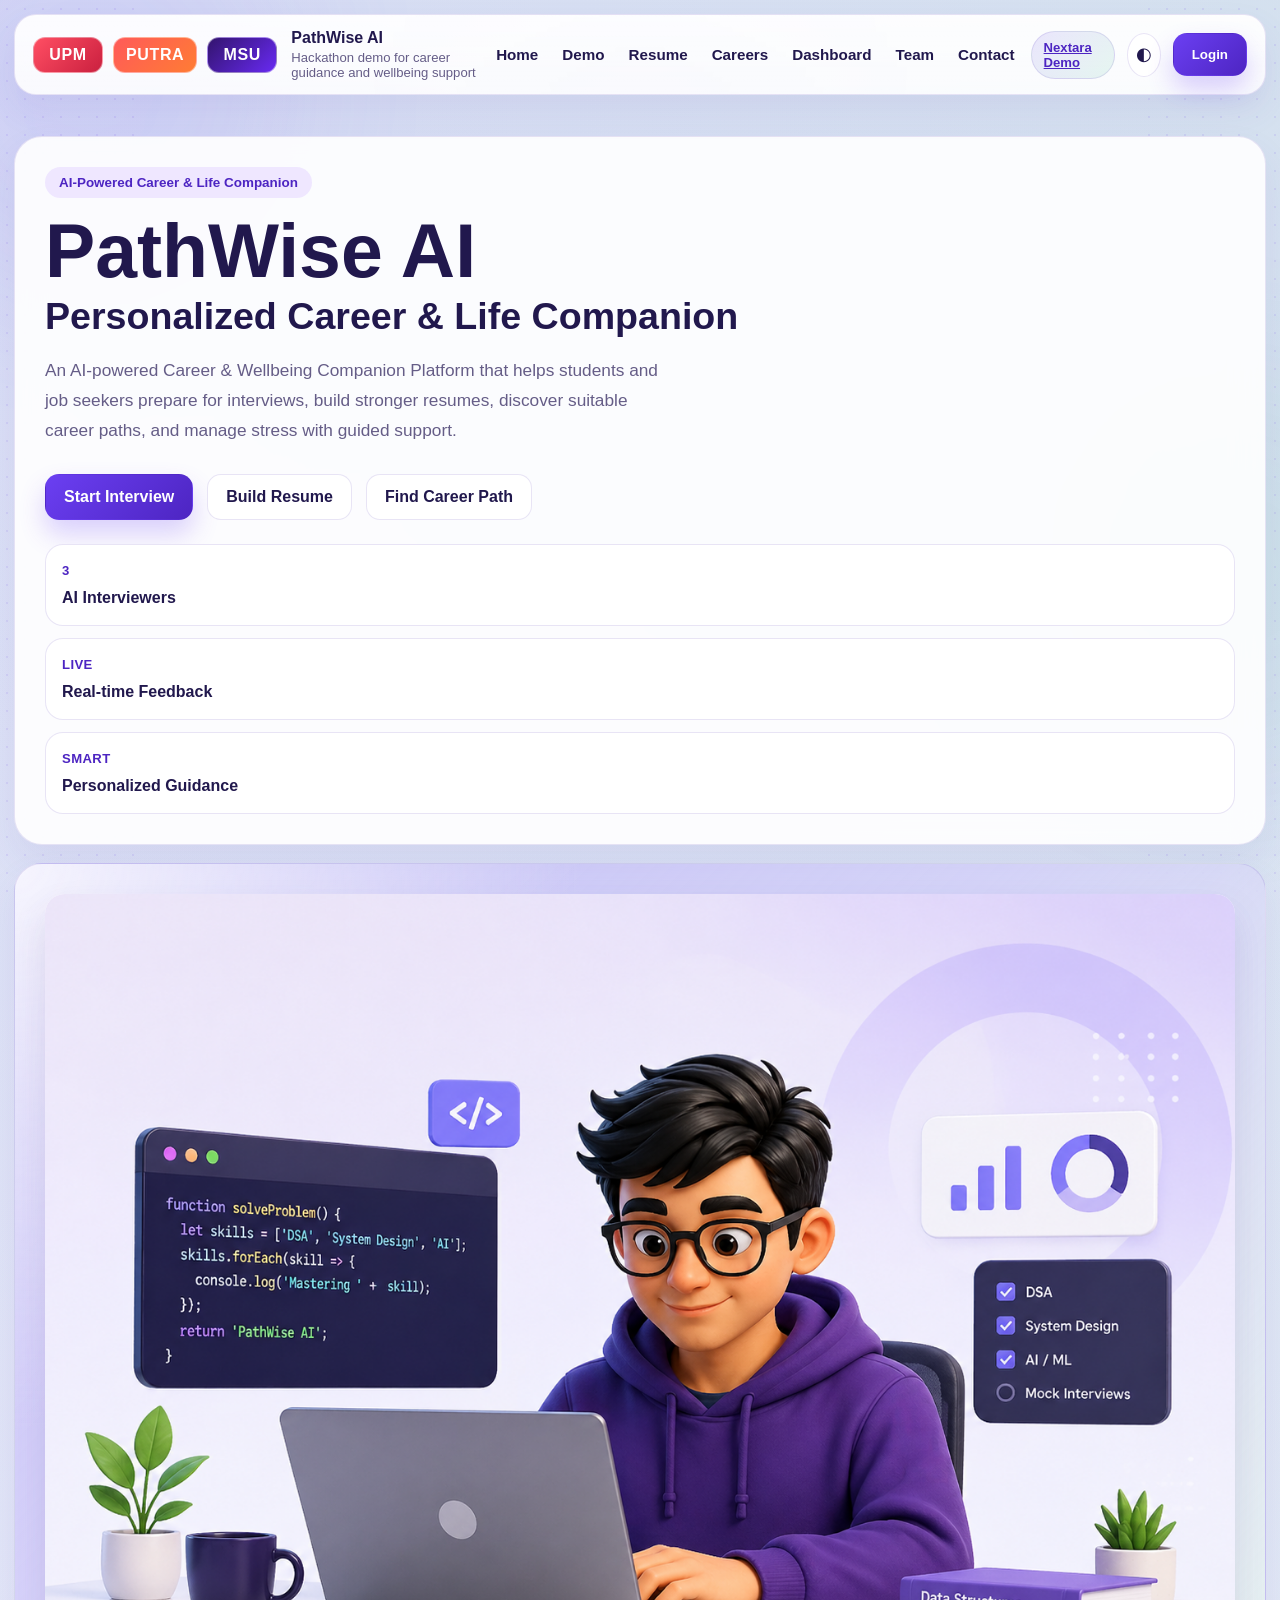
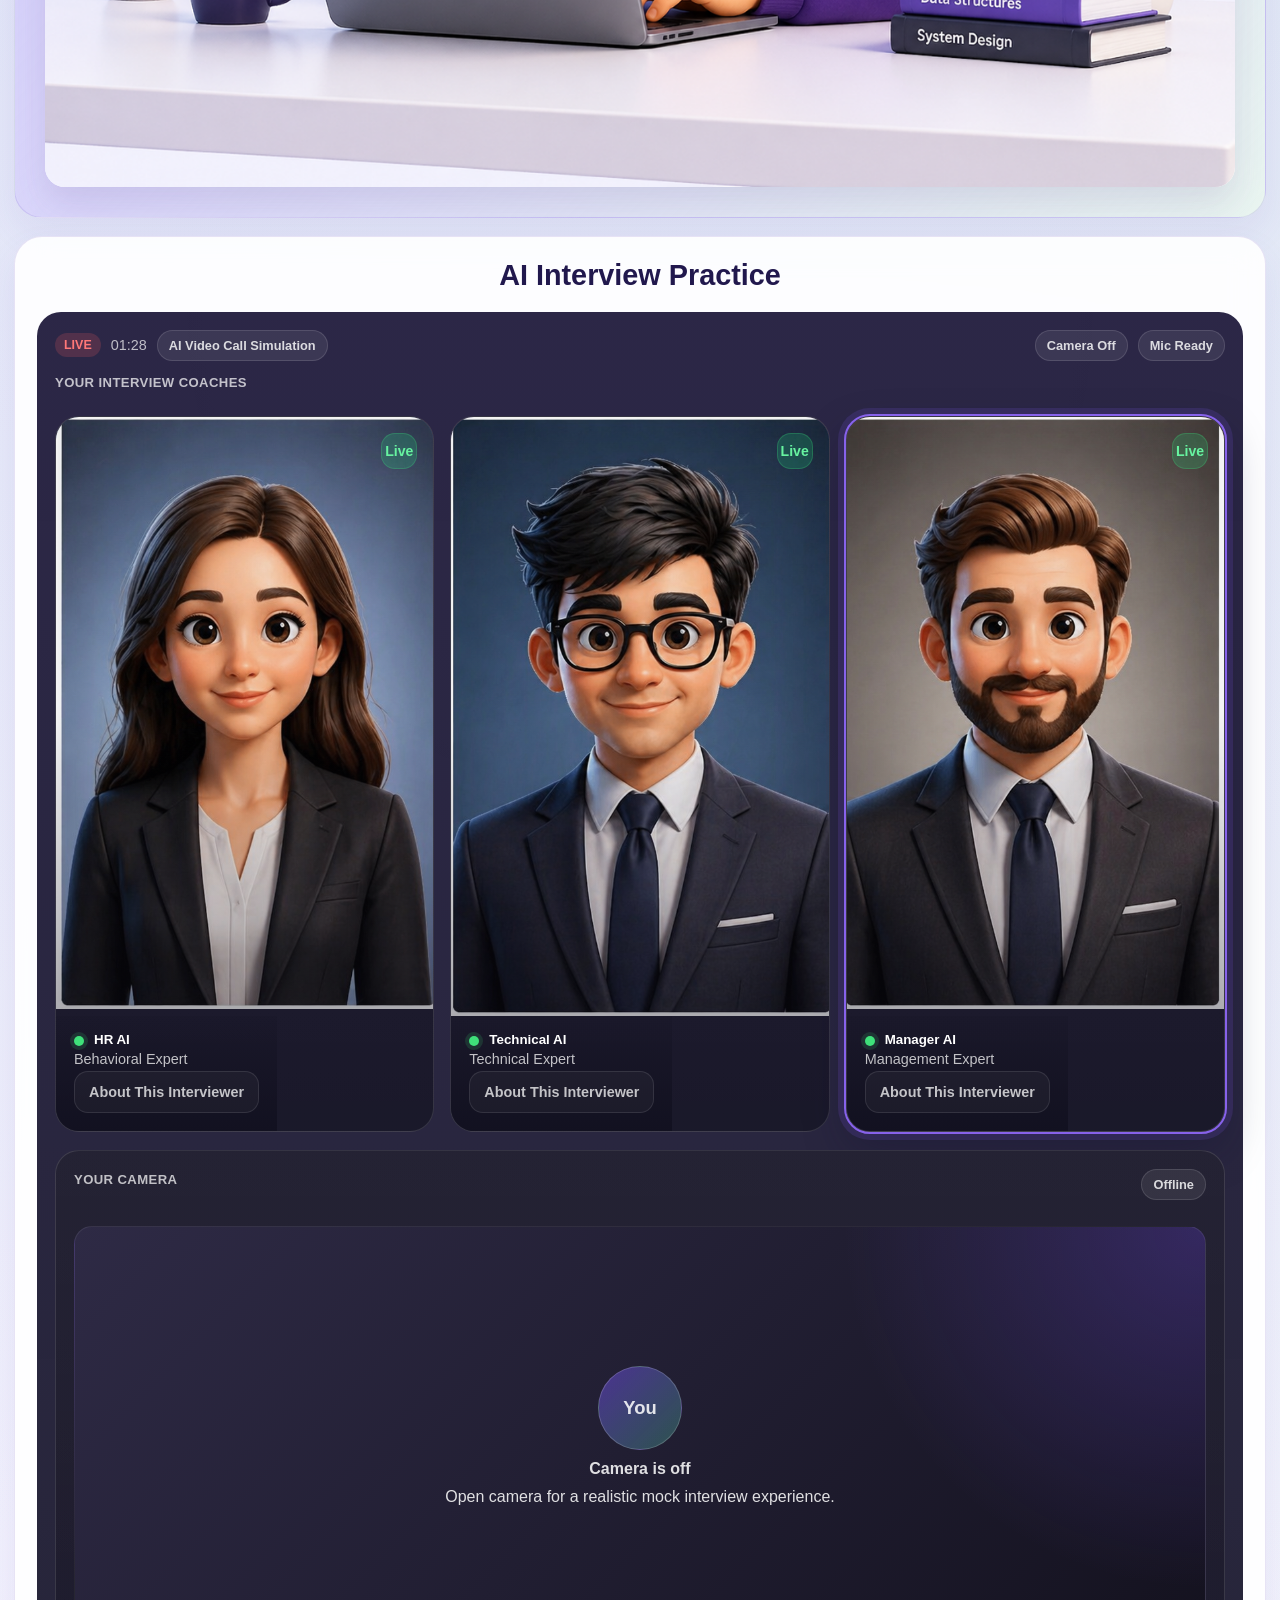
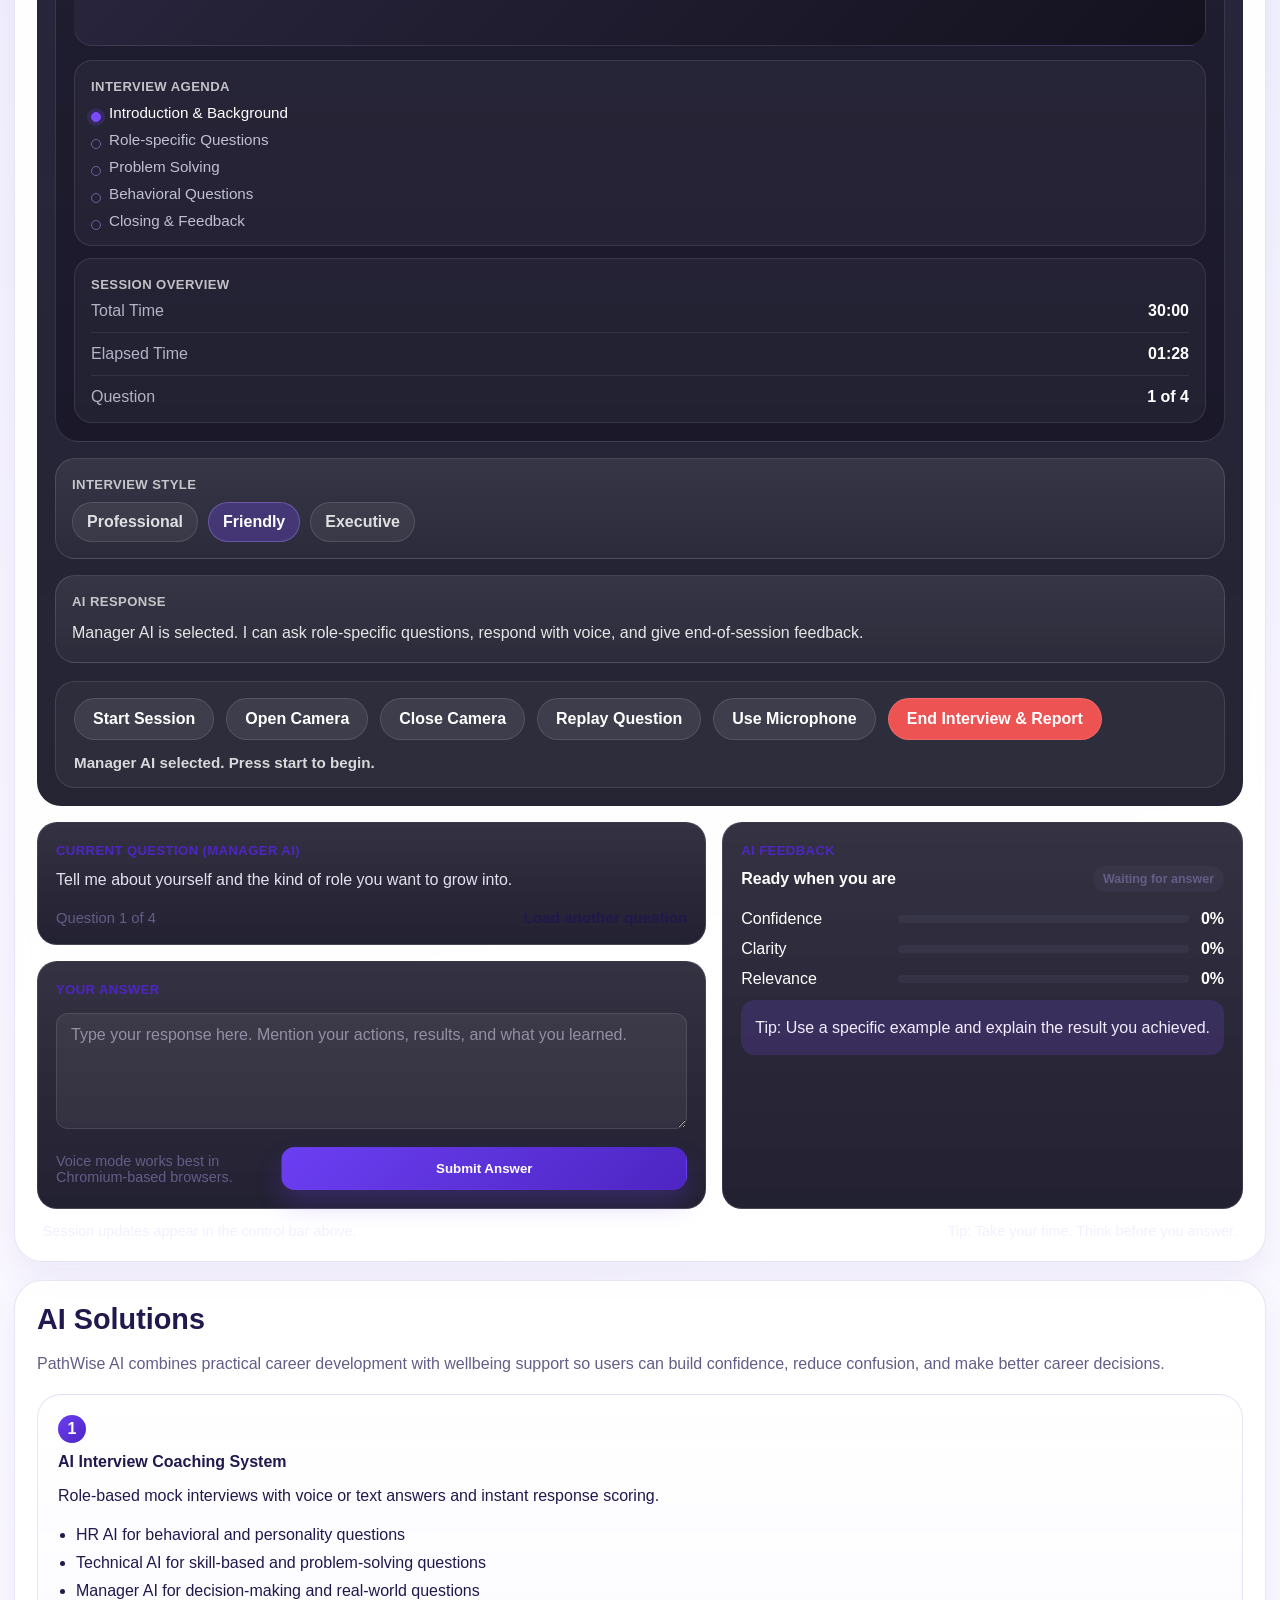
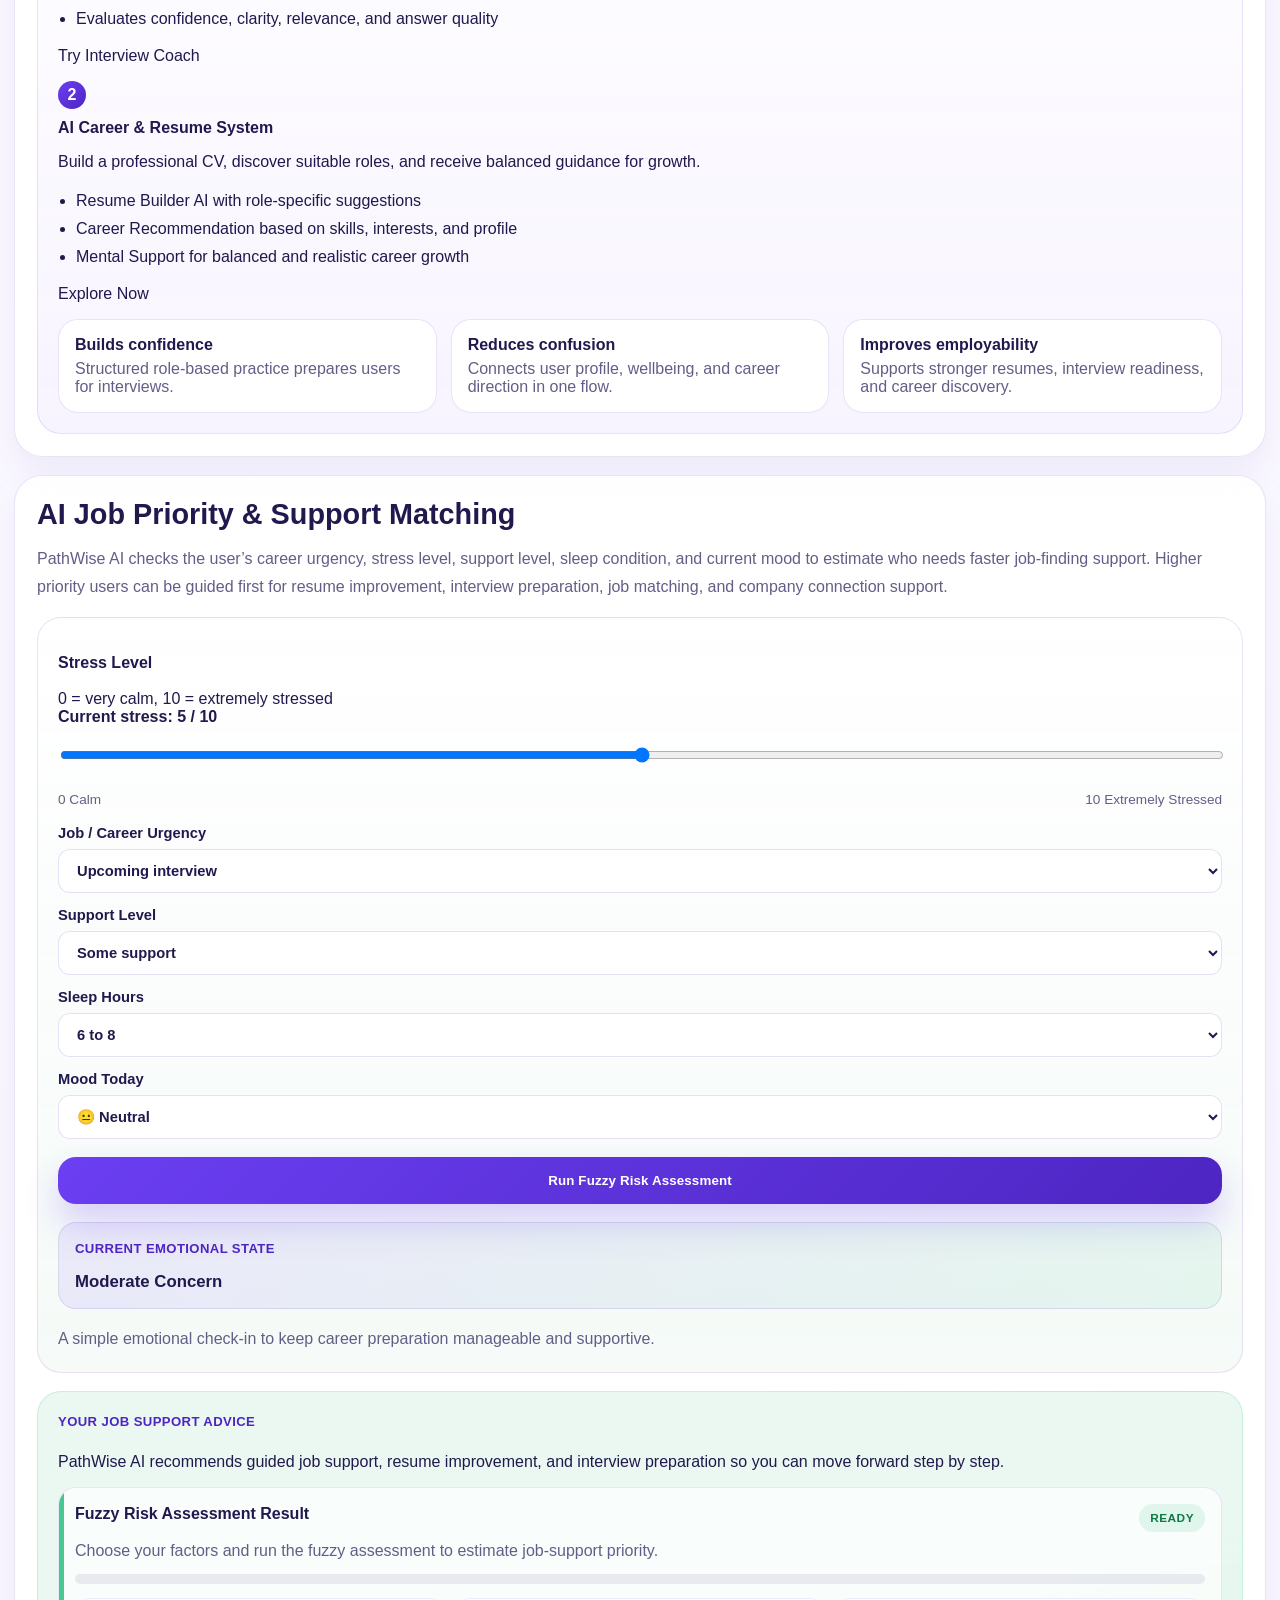
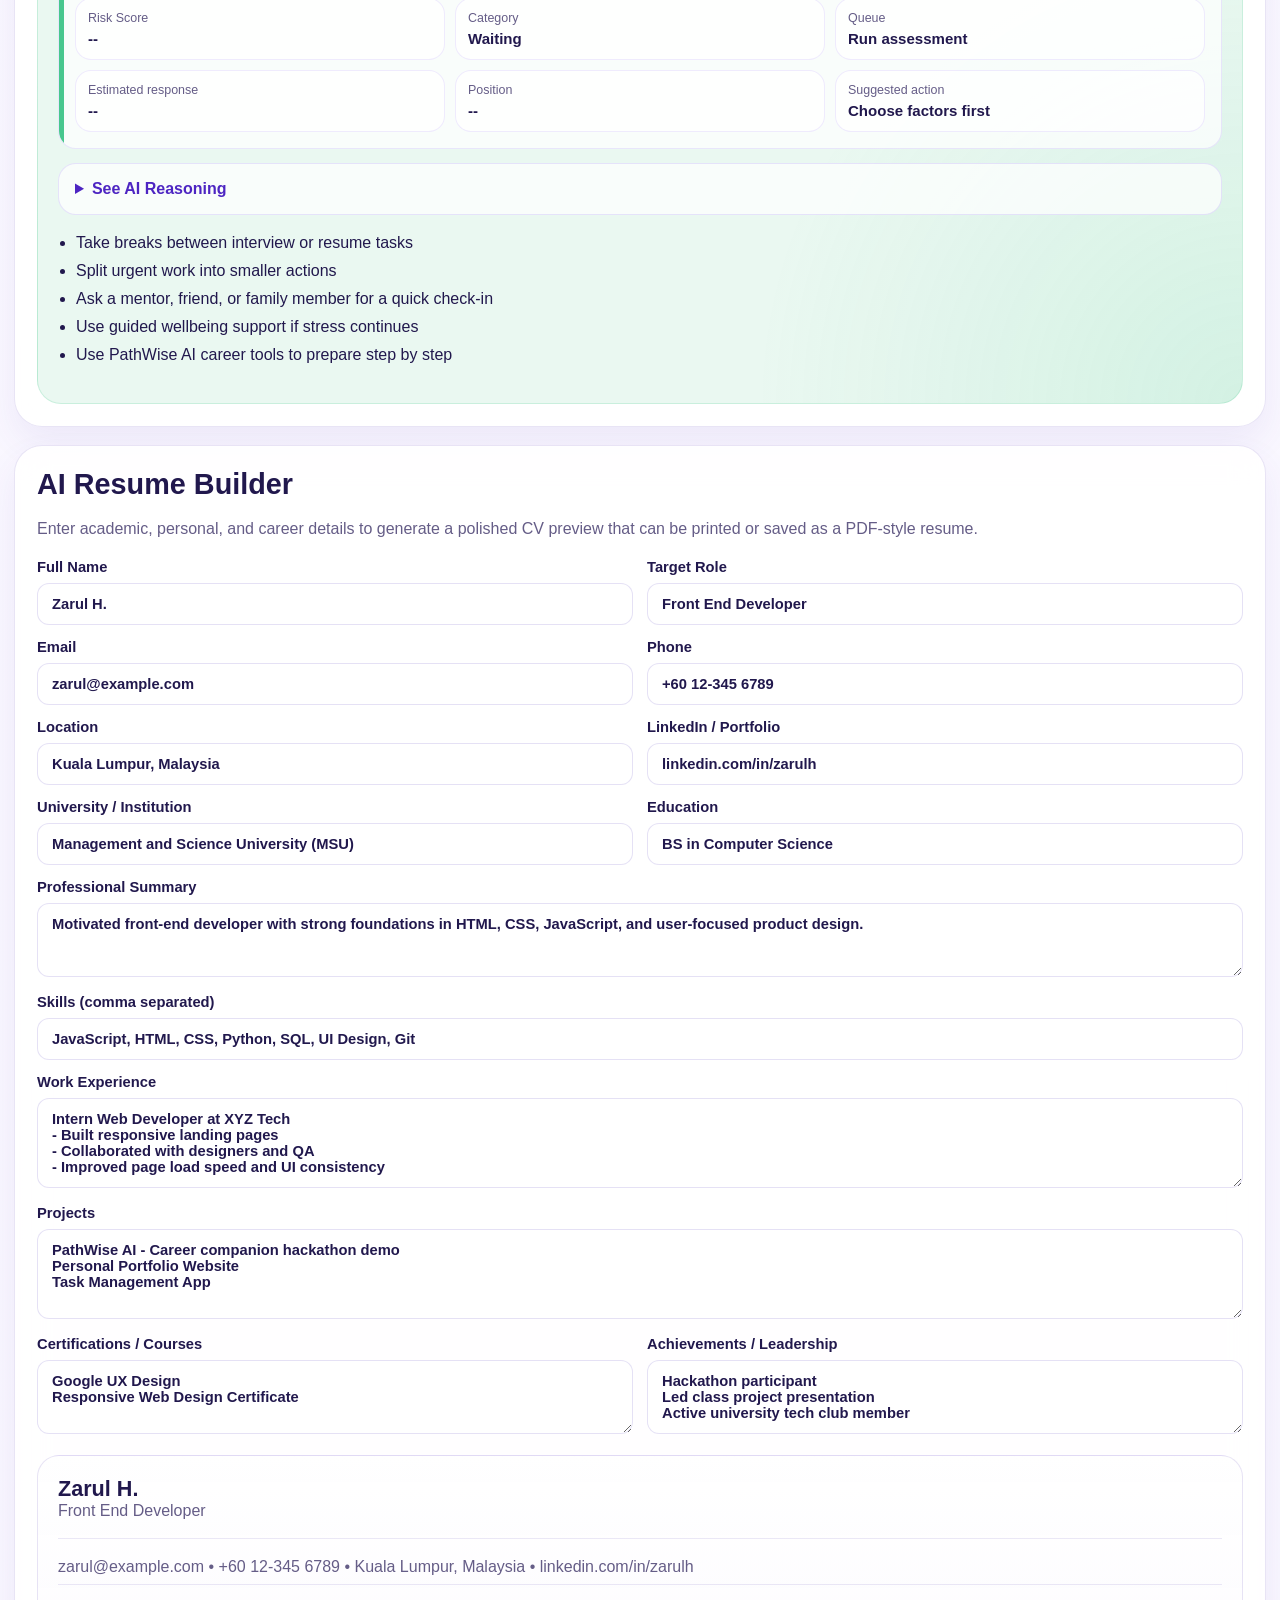
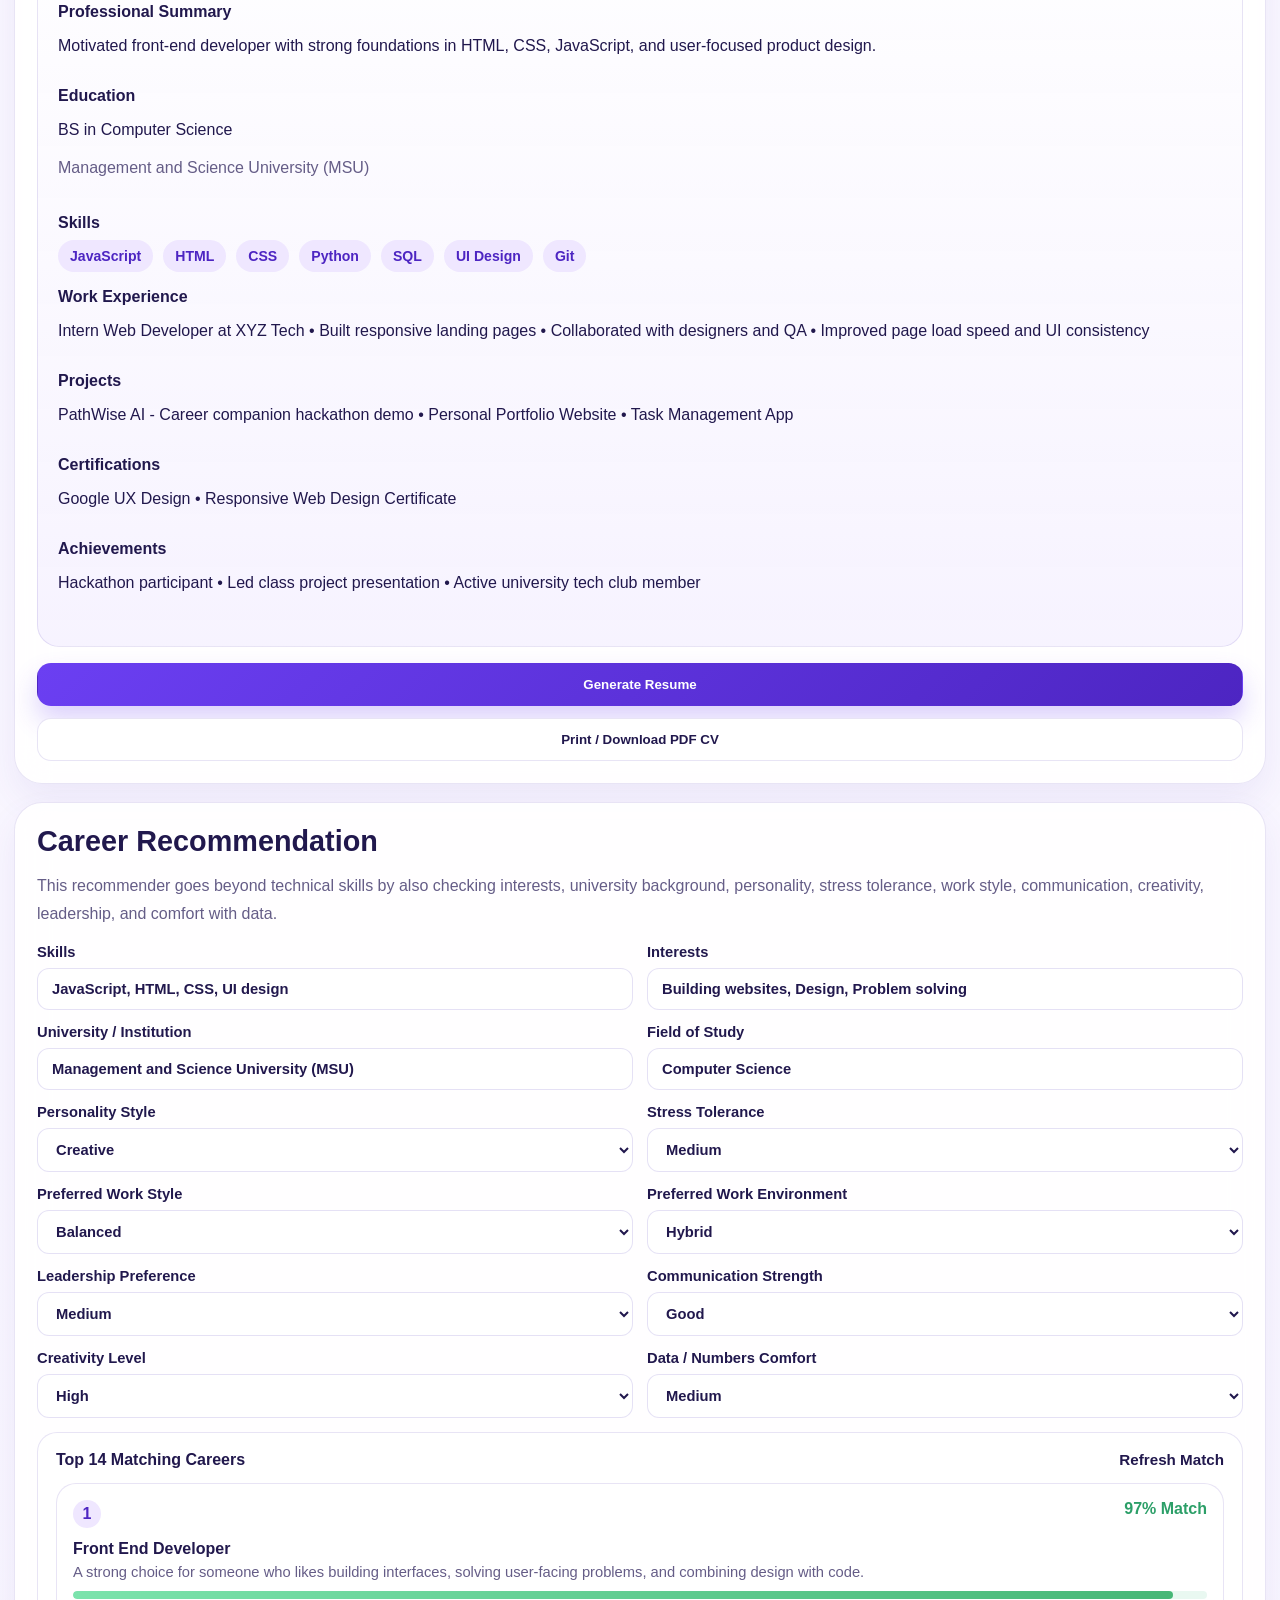
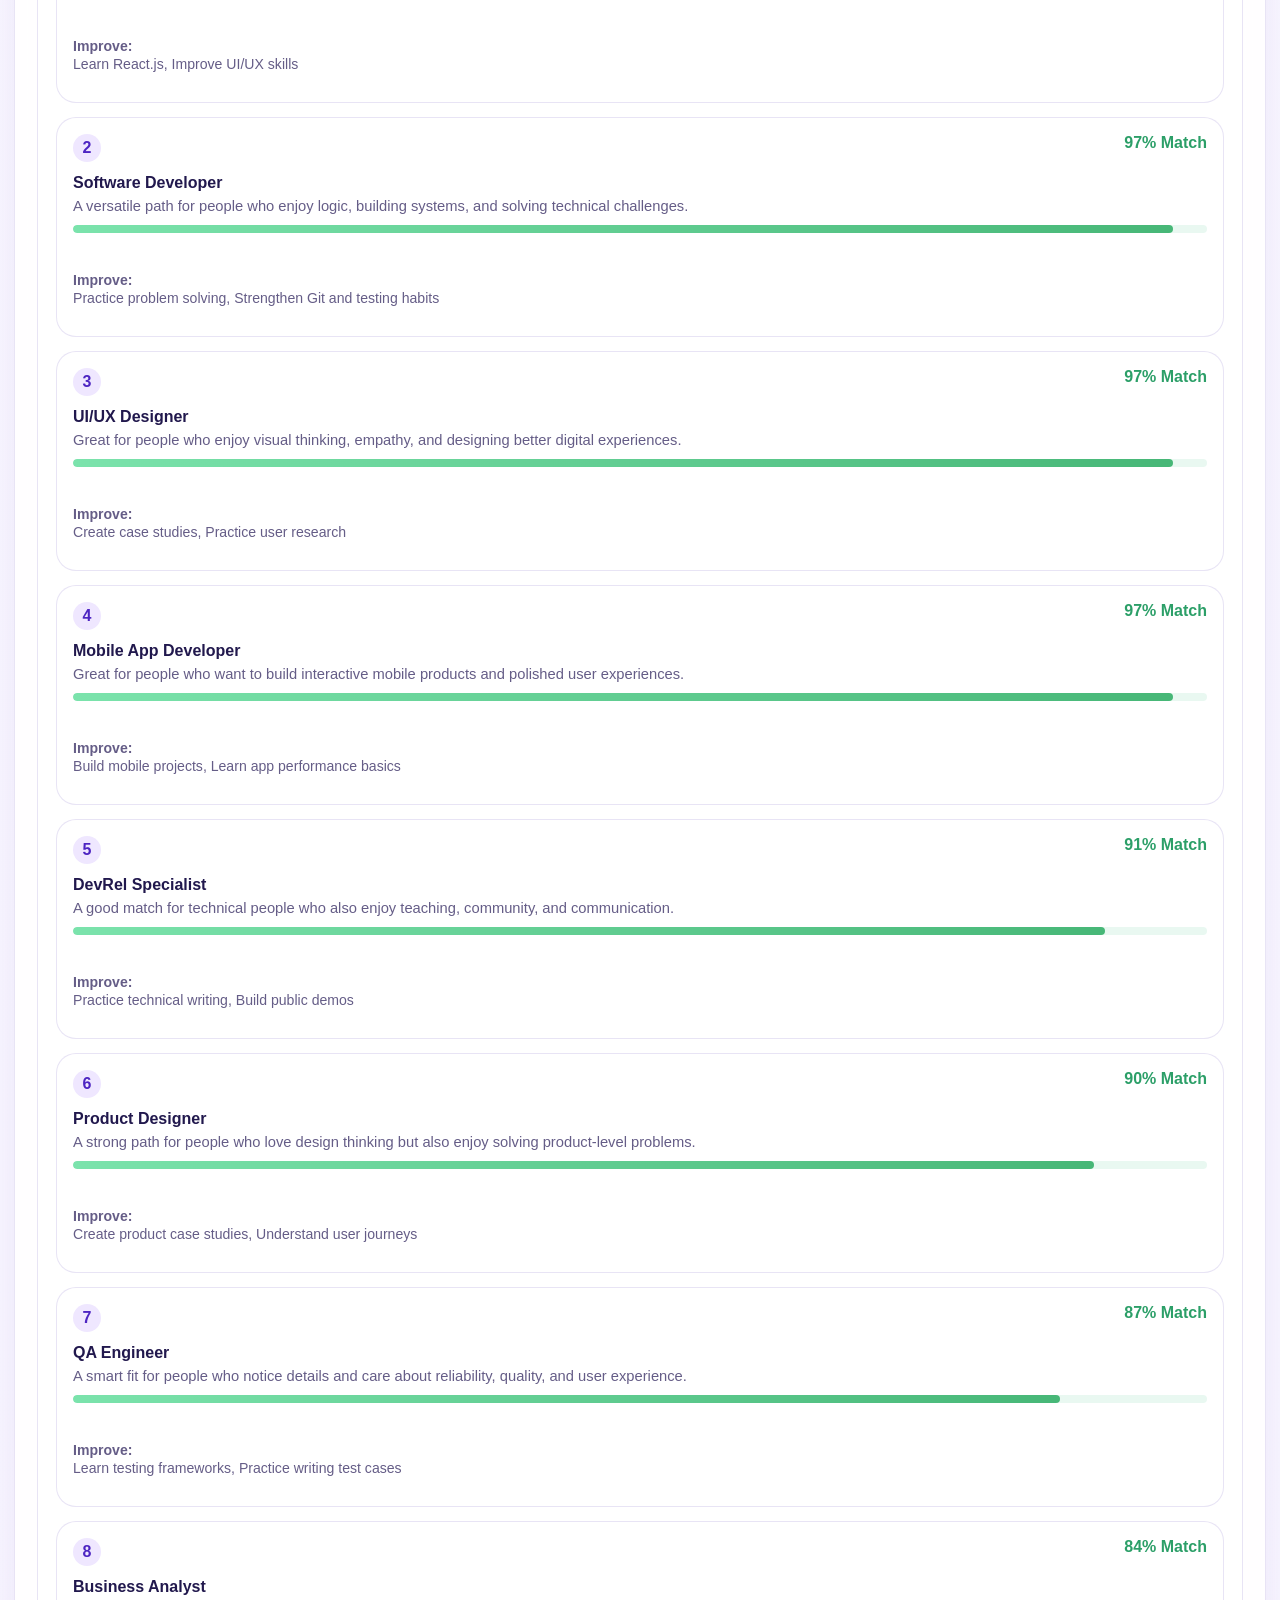
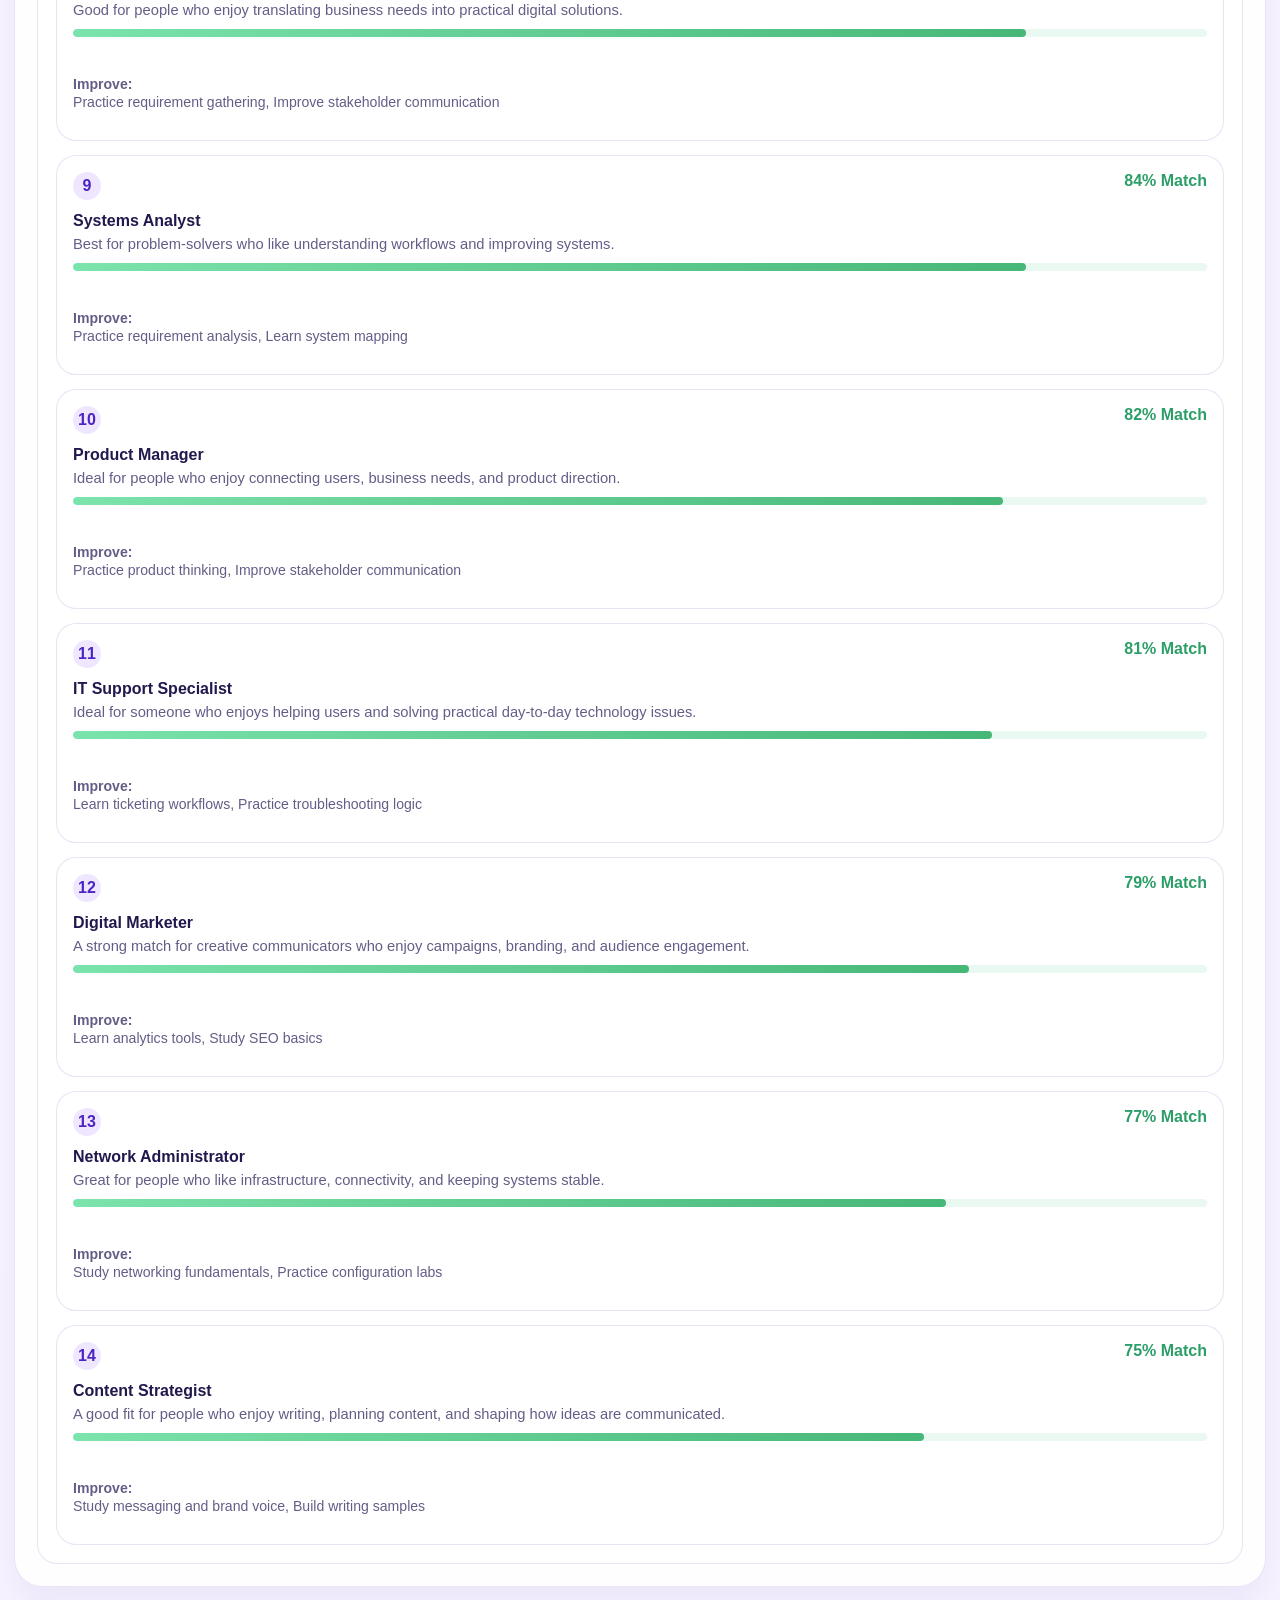
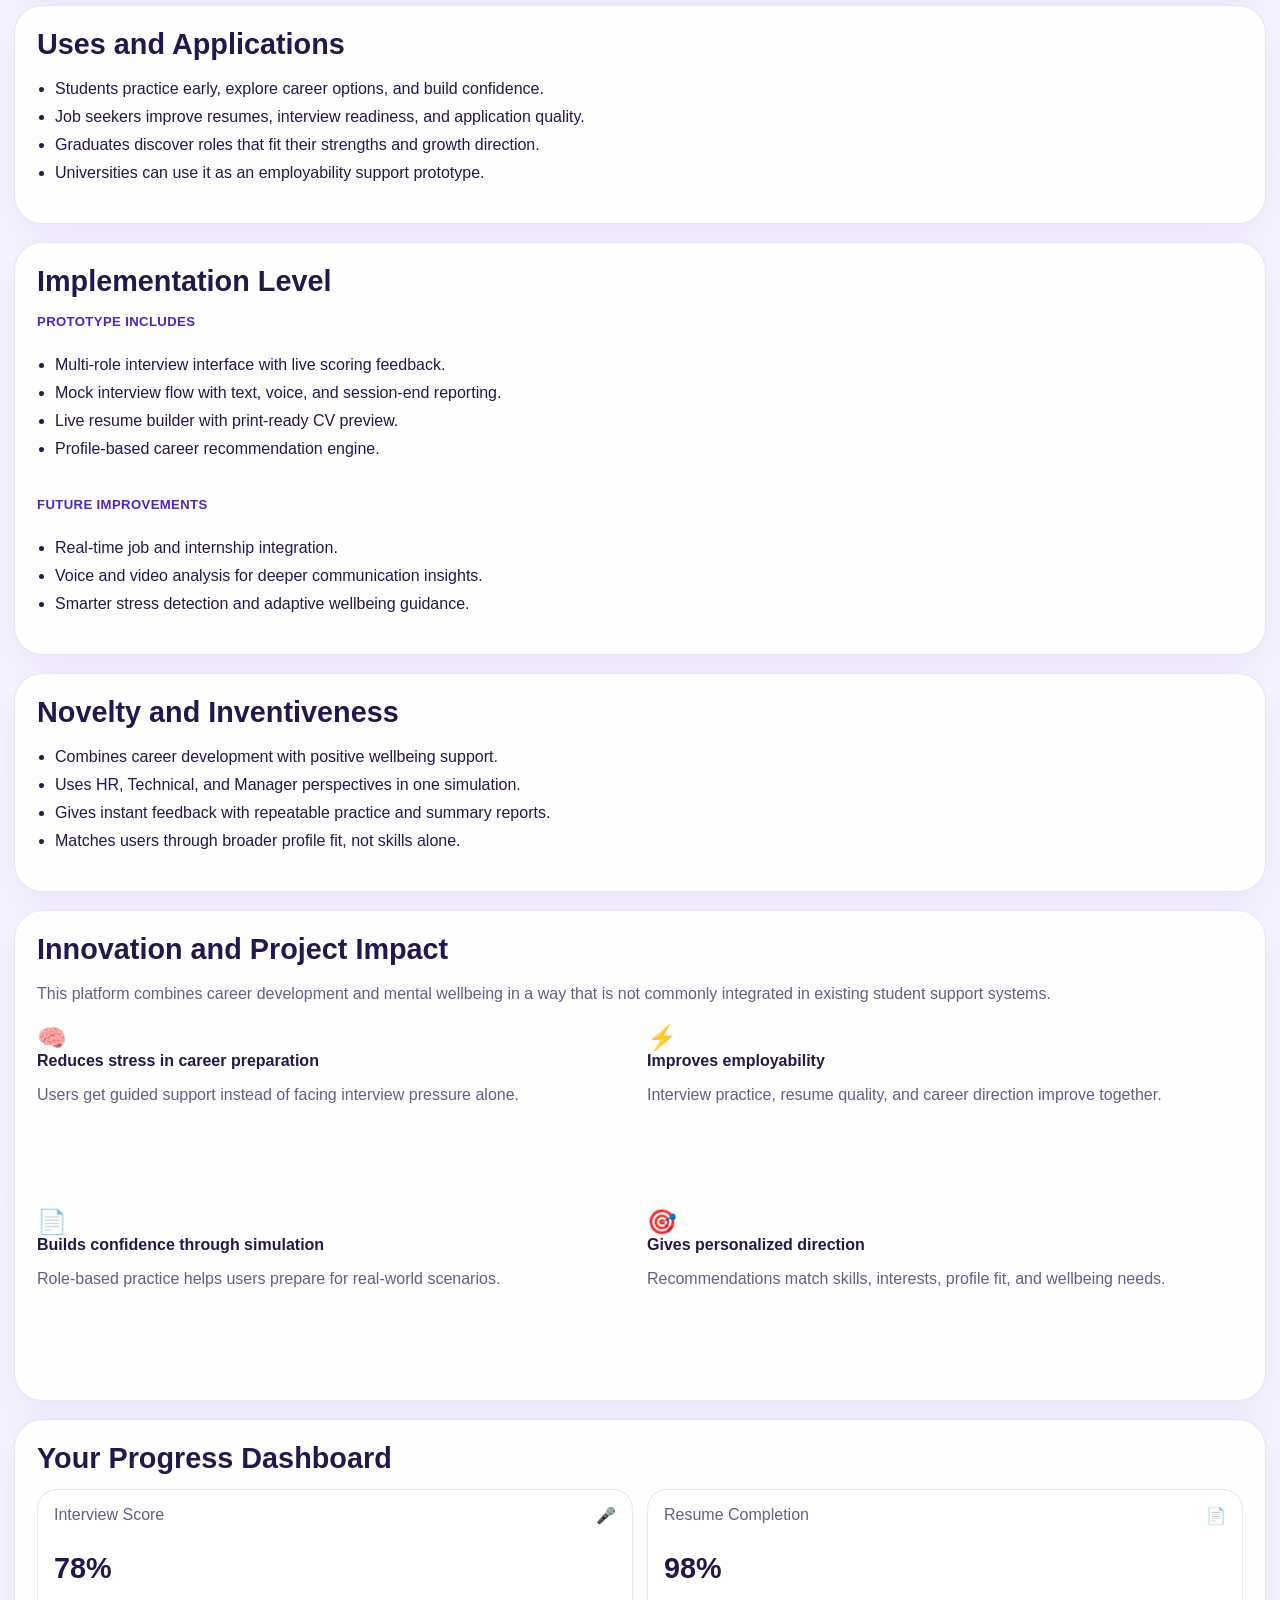
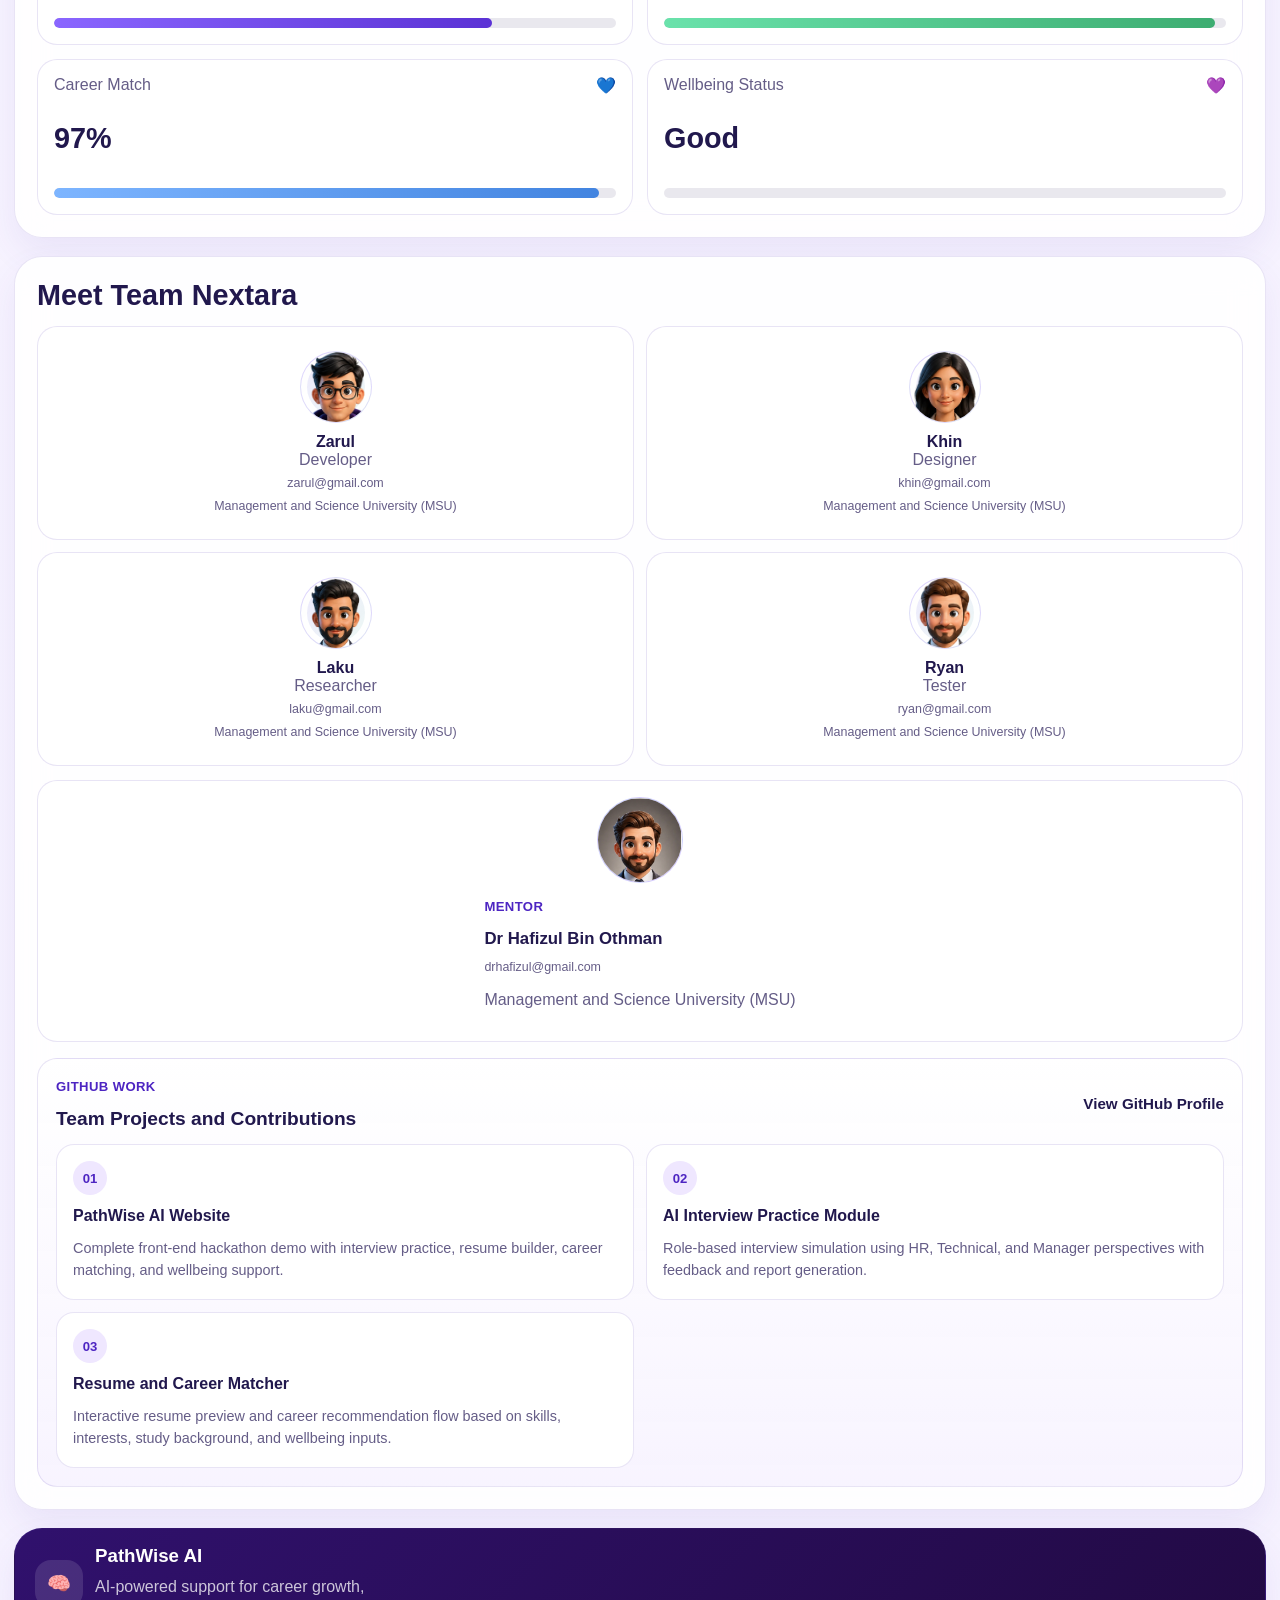
==== commit ee34b9c5: "Refine job priority support matching section" ====
--- a/index.html
+++ b/index.html
@@ -402,61 +402,56 @@
 
           <article class="section-card wellbeing-card" id="wellbeing">
             <div class="section-title">
-              <h3>Wellbeing Support</h3>
+              <h3>AI Job Priority &amp; Support Matching</h3>
             </div>
             <p class="section-lead">
-              Career growth is not only about performance. This section keeps the
-              tone positive and safe while giving supportive advice based on the
-              user’s current stress level.
+              PathWise AI checks the user’s career urgency, stress level,
+              support level, sleep condition, and current mood to estimate who
+              needs faster job-finding support. Higher priority users can be
+              guided first for resume improvement, interview preparation, job
+              matching, and company connection support.
             </p>
 
             <div class="wellbeing-layout vertical-layout">
               <div class="wellbeing-top-card">
-                <p class="wellbeing-question">How stressed are you feeling today?</p>
-                <div class="stress-selector" id="stressSelector">
-                  <button class="stress-btn" type="button" data-level="1">
-                    <span>🙂</span>
-                    <small>1</small>
-                  </button>
-                  <button class="stress-btn" type="button" data-level="2">
-                    <span>😊</span>
-                    <small>2</small>
-                  </button>
-                  <button class="stress-btn active" type="button" data-level="3">
-                    <span>😐</span>
-                    <small>3</small>
-                  </button>
-                  <button class="stress-btn" type="button" data-level="4">
-                    <span>😟</span>
-                    <small>4</small>
-                  </button>
-                  <button class="stress-btn" type="button" data-level="5">
-                    <span>😣</span>
-                    <small>5</small>
-                  </button>
-                </div>
-                <div class="stress-scale">
-                  <span>Very Calm</span>
-                  <span>Very Stressed</span>
+                <div class="stress-slider-card">
+                  <div>
+                    <p class="wellbeing-question">Stress Level</p>
+                    <span class="stress-helper">0 = very calm, 10 = extremely stressed</span>
+                  </div>
+                  <strong id="stressValueText">Current stress: 5 / 10</strong>
+                  <input id="stressRange" type="range" min="0" max="10" value="5" />
+                  <div class="stress-scale">
+                    <span>0 Calm</span>
+                    <span>10 Extremely Stressed</span>
+                  </div>
                 </div>
                 <div class="wellbeing-check-grid">
                   <label>
                     Job / Career Urgency
                     <select id="wellbeingPressure">
-                      <option value="interview" selected>Upcoming interviews</option>
+                      <option value="interview" selected>Upcoming interview</option>
                       <option value="internship">Internship search</option>
-                      <option value="deadlines">Assignment deadlines</option>
-                      <option value="graduation">Graduation pressure</option>
-                      <option value="direction">Career uncertainty</option>
-                      <option value="financial">Financial stress</option>
-                      <option value="family">Family expectations</option>
+                      <option value="fulltime-asap">Need full-time job urgently</option>
+                      <option value="international-student">International student securing work</option>
+                      <option value="graduation">Final semester job preparation</option>
+                      <option value="part-time-student">Part-time student needing income</option>
+                      <option value="financial">Financial pressure to find work</option>
+                      <option value="family">Family pressure to get a job</option>
+                      <option value="applications">Many job applications but no reply</option>
+                      <option value="career-uncertain">Career direction unsure</option>
+                      <option value="deadlines">Assignment / workload deadlines</option>
+                      <option value="low-urgency">Low urgency / exploring only</option>
                     </select>
                   </label>
                   <label>
                     Support Level
                     <select id="wellbeingSupport">
-                      <option value="alone">Mostly alone</option>
+                      <option value="alone">Mostly alone / no support</option>
                       <option value="some" selected>Some support</option>
+                      <option value="parents">Parents or family support</option>
+                      <option value="friends">Friends support</option>
+                      <option value="mentor">Mentor / lecturer support</option>
                       <option value="strong">Strong support system</option>
                     </select>
                   </label>
@@ -470,11 +465,23 @@
                     </select>
                   </label>
                   <label>
-                    Energy Today
+                    Mood Today
                     <select id="wellbeingEnergy">
-                      <option value="low">Low</option>
-                      <option value="medium" selected>Medium</option>
-                      <option value="high">High</option>
+                      <option value="happy">😊 Happy</option>
+                      <option value="calm">🙂 Calm</option>
+                      <option value="relaxed">😌 Relaxed</option>
+                      <option value="neutral" selected>😐 Neutral</option>
+                      <option value="confused">😕 Confused</option>
+                      <option value="worried">😟 Worried</option>
+                      <option value="sad">😢 Sad</option>
+                      <option value="tired">😫 Tired</option>
+                      <option value="frustrated">😤 Frustrated</option>
+                      <option value="anxious">😰 Anxious</option>
+                      <option value="overwhelmed">😵 Overwhelmed</option>
+                      <option value="sleepy">😴 Sleepy</option>
+                      <option value="motivated">💪 Motivated</option>
+                      <option value="focused">🧠 Focused</option>
+                      <option value="drained">😶 Emotionally drained</option>
                     </select>
                   </label>
                 </div>
@@ -489,13 +496,13 @@
                   <p class="wellbeing-status-copy">A simple emotional check-in to keep career preparation manageable and supportive.</p>
                 </div>
                 <div class="fuzzy-loading-card hidden" id="fuzzyLoadingCard" aria-live="polite">
-                  <strong>Analyzing wellbeing factors...</strong>
+                  <strong>Analyzing your wellbeing and career urgency signals...</strong>
                   <div class="fuzzy-factor-list">
-                    <span>Stress.............&#10003;</span>
-                    <span>Support............&#10003;</span>
-                    <span>Urgency............&#10003;</span>
-                    <span>Sleep..............&#10003;</span>
-                    <span>Energy.............&#10003;</span>
+                    <span>&#10003; Stress level received</span>
+                    <span>&#10003; Job urgency checked</span>
+                    <span>&#10003; Support level reviewed</span>
+                    <span>&#10003; Sleep and mood considered</span>
+                    <span>&#10003; Fuzzy logic rules applied</span>
                   </div>
                   <p>Applying fuzzy logic rules...</p>
                   <div class="fuzzy-progress-track">
@@ -507,10 +514,11 @@
 
               <div class="wellbeing-advice">
                 <div class="wellbeing-advice-text">
-                  <span class="mini-label">Your Wellbeing Advice</span>
+                  <span class="mini-label">Your Job Support Advice</span>
                   <p id="wellbeingMessage">
-                    It is normal to feel this way sometimes. Take small breaks, stay
-                    positive, and focus on one step at a time.
+                    Based on your current inputs, PathWise AI can guide you with
+                    career planning, resume improvement, interview preparation,
+                    and job-matching priority.
                   </p>
                   <div class="wellbeing-summary-card fuzzy-result-card is-low" id="fuzzyResultCard">
                     <div class="fuzzy-result-head">
@@ -518,7 +526,7 @@
                       <span class="risk-badge low" id="fuzzyCategoryBadge">READY</span>
                     </div>
                     <p id="wellbeingSummary">
-                      Choose your factors and run the fuzzy assessment to estimate wellbeing support priority.
+                      Choose your factors and run the fuzzy assessment to estimate job-support priority.
                     </p>
                     <div class="risk-meter">
                       <div class="risk-meter-fill" id="fuzzyRiskMeter"></div>
@@ -556,6 +564,8 @@
                       <span>Stress: <strong id="reasonStress">0.6</strong></span>
                       <span>Urgency: <strong id="reasonUrgency">0.9</strong></span>
                       <span>Support: <strong id="reasonSupport">0.5</strong></span>
+                      <span>Sleep risk: <strong id="reasonSleep">0.3</strong></span>
+                      <span>Mood risk: <strong id="reasonEnergy">0.5</strong></span>
                       <span>Rule: <strong id="reasonRule">IF stress HIGH AND urgency HIGH THEN risk HIGH</strong></span>
                       <span>Fuzzy: <strong id="reasonFuzzy">min(0.6,0.9)=0.6</strong></span>
                       <span>Final: <strong id="reasonFinal">max(0.6,0.5)=0.6</strong></span>
@@ -564,8 +574,15 @@
                     <pre><code>high_risk(Person,Degree):-
 stress(Person,S),
 urgency(Person,U),
-Degree is min(S,U).</code></pre>
-                    <small>This is demonstration only.</small>
+Degree is min(S,U).
+
+final_risk(Person,FinalDegree):-
+    high_risk(Person,D1),
+    support_risk(Person,D2),
+    sleep_risk(Person,D3),
+    mood_risk(Person,D4),
+    FinalDegree is max(D1,max(D2,max(D3,D4))).</code></pre>
+                    <small>This is a frontend demo showing how fuzzy logic reasoning can be represented in a real user interface.</small>
                   </details>
                   <ul class="bullet-list compact" id="wellbeingTips">
                     <li>Take short breaks and breathe</li>
@@ -580,9 +597,11 @@
               <button class="wellbeing-modal-backdrop" id="wellbeingModalBackdrop" type="button" aria-label="Close assessment result"></button>
               <div class="wellbeing-modal-dialog" role="dialog" aria-modal="true" aria-labelledby="wellbeingModalTitle">
                 <span class="eyebrow">Assessment Complete</span>
-                <h3 id="wellbeingModalTitle">Your wellbeing risk: <span id="modalRiskCategory">LOW</span></h3>
-                <p>Priority queue: <strong id="modalQueue">NORMAL SUPPORT</strong></p>
+                <h3 id="wellbeingModalTitle">Your fuzzy risk level: <span id="modalRiskCategory">LOW</span></h3>
+                <p>Queue: <strong id="modalQueue">STANDARD JOB SUPPORT</strong></p>
                 <p>Estimated support: <strong id="modalWait">2-3 days</strong></p>
+                <p>Position: <strong id="modalPosition">#18 in queue</strong></p>
+                <p>PathWise AI will use this priority level to decide how quickly the user should receive AI job-matching, resume, interview, and company connection support.</p>
                 <button class="primary-btn" id="wellbeingModalOk" type="button">OK</button>
               </div>
             </div>
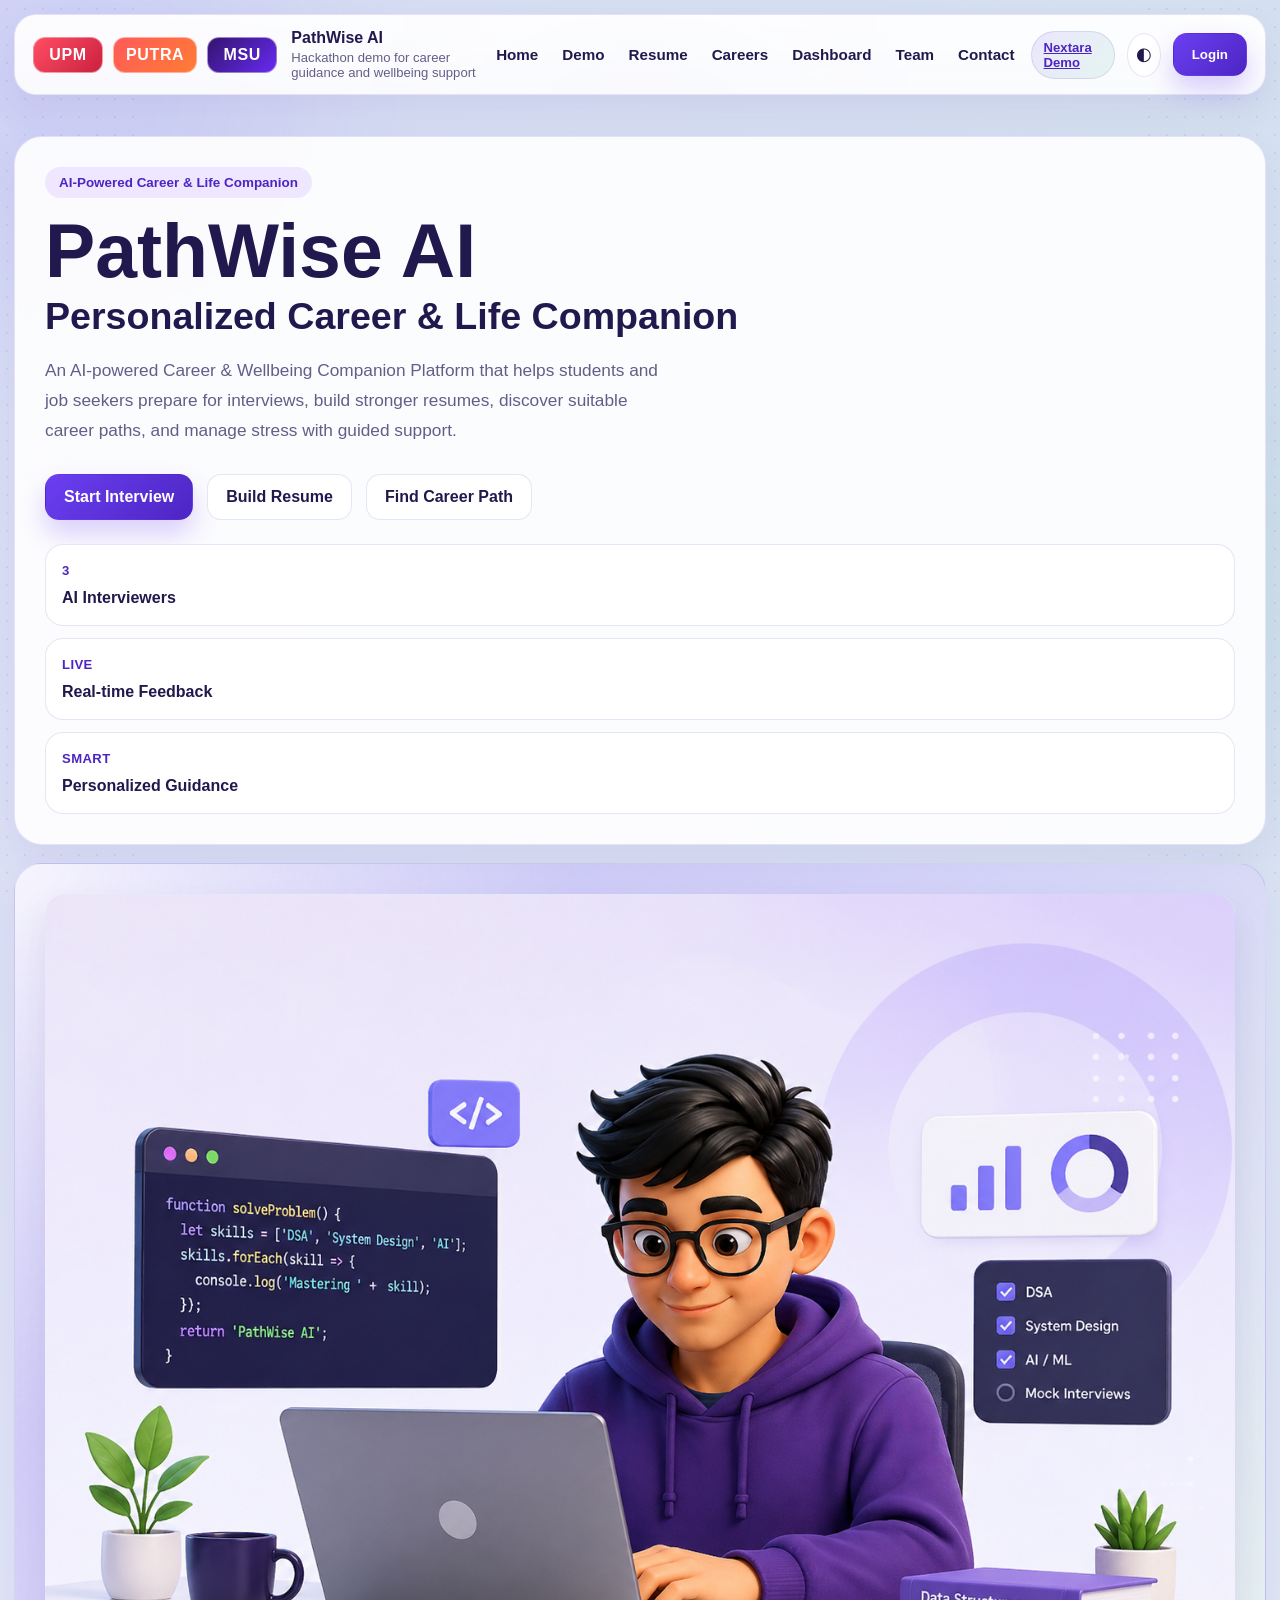
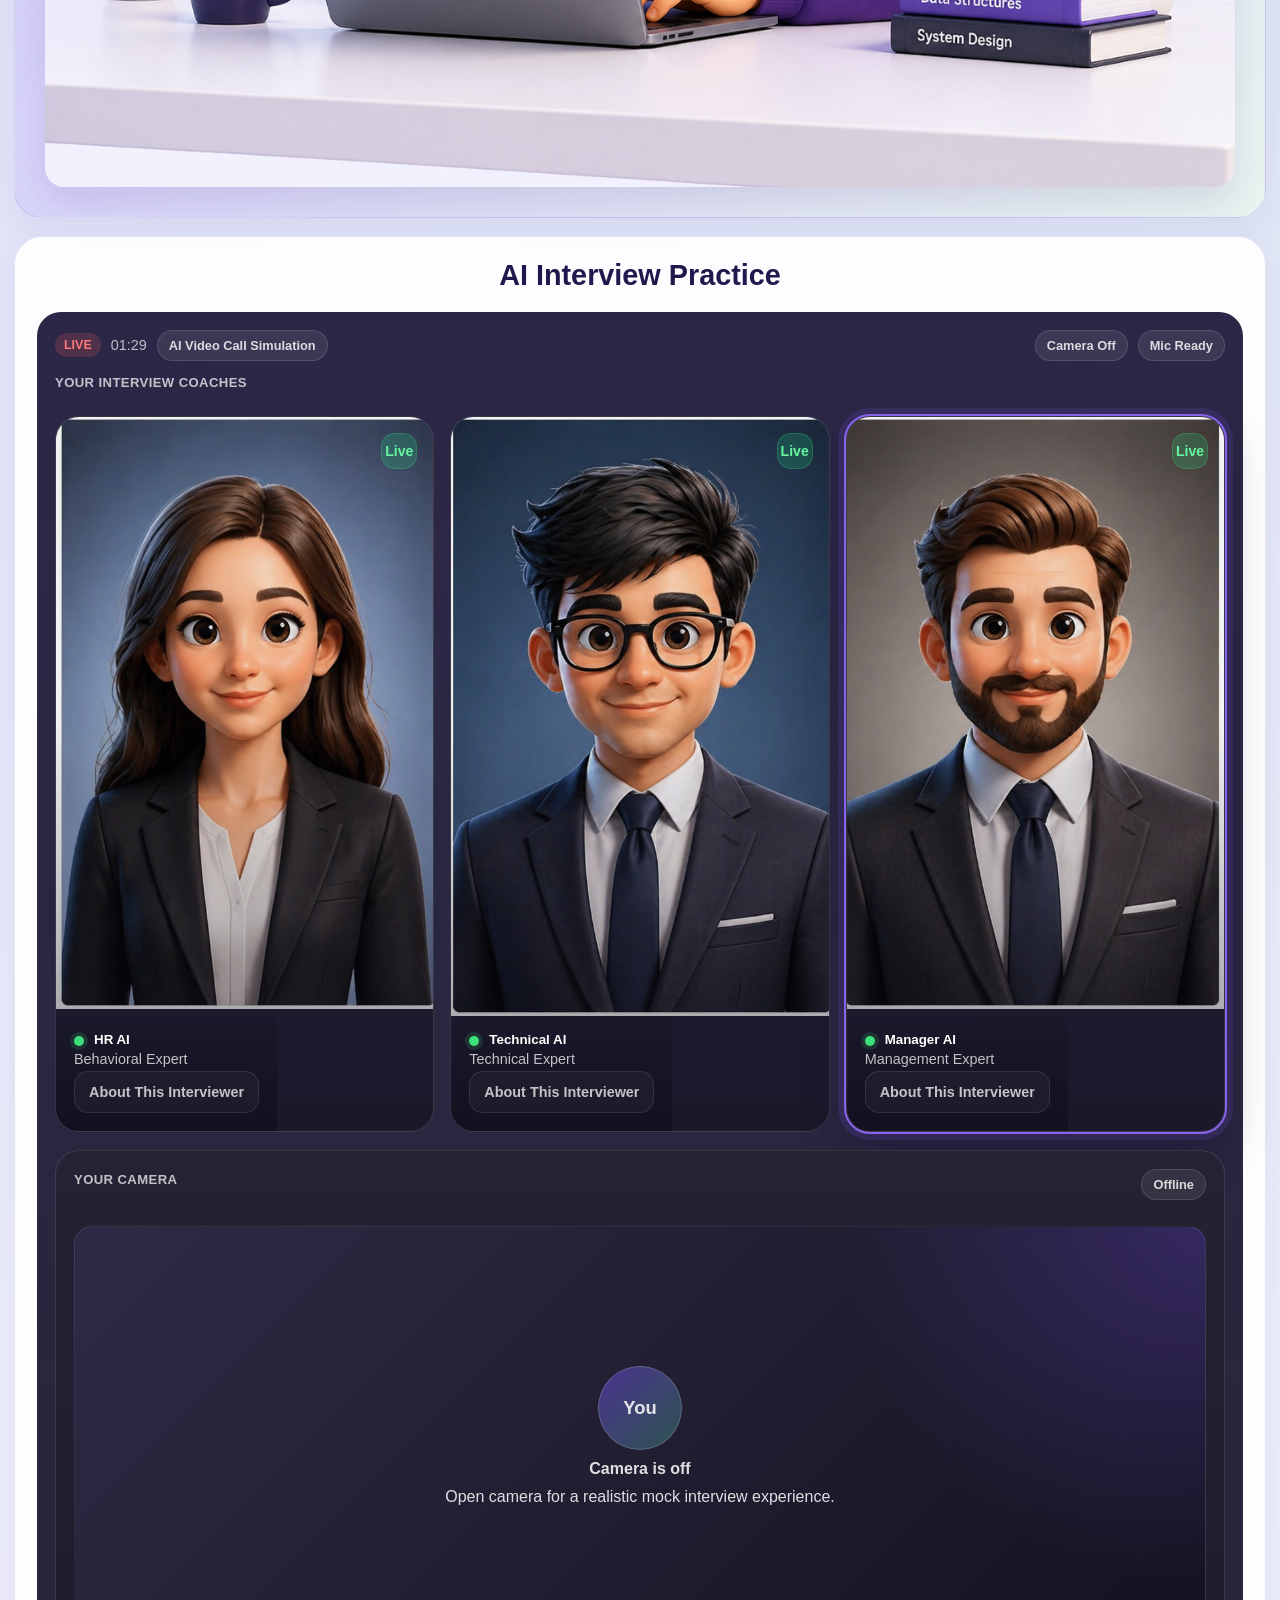
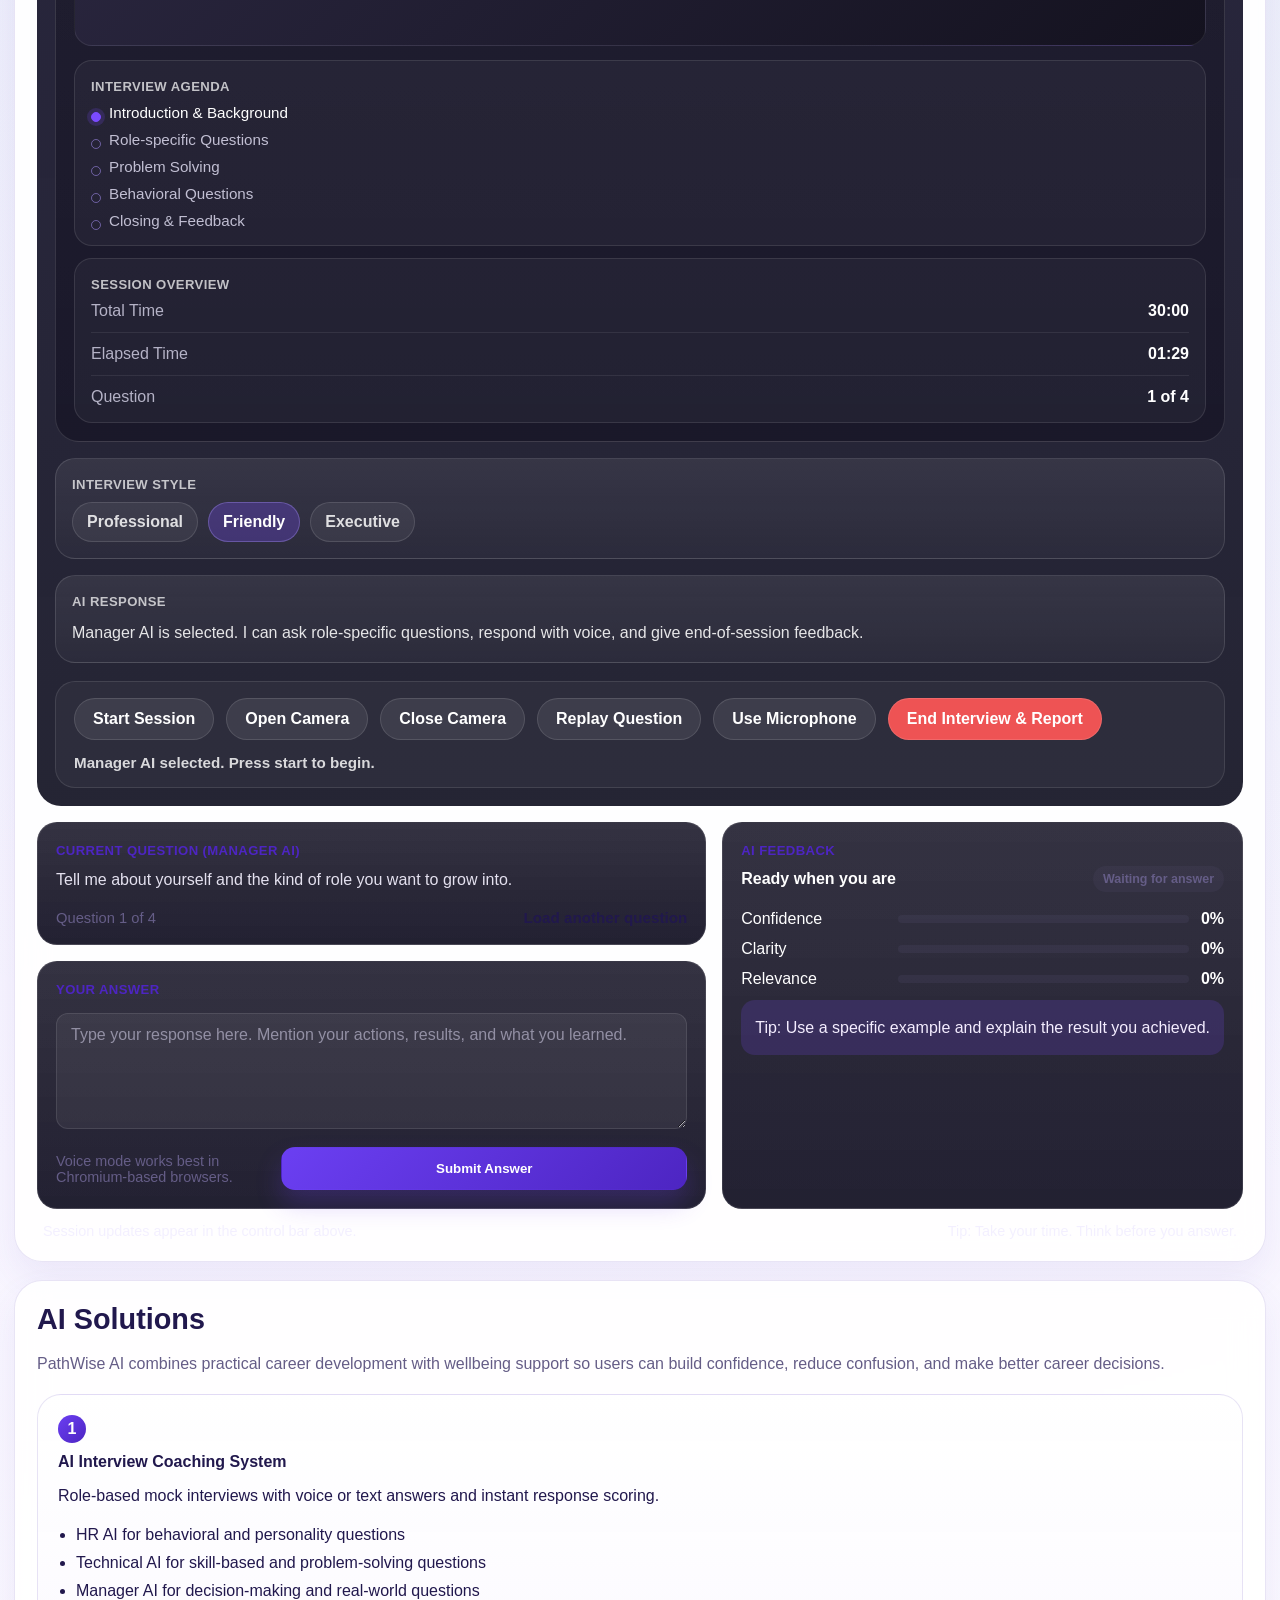
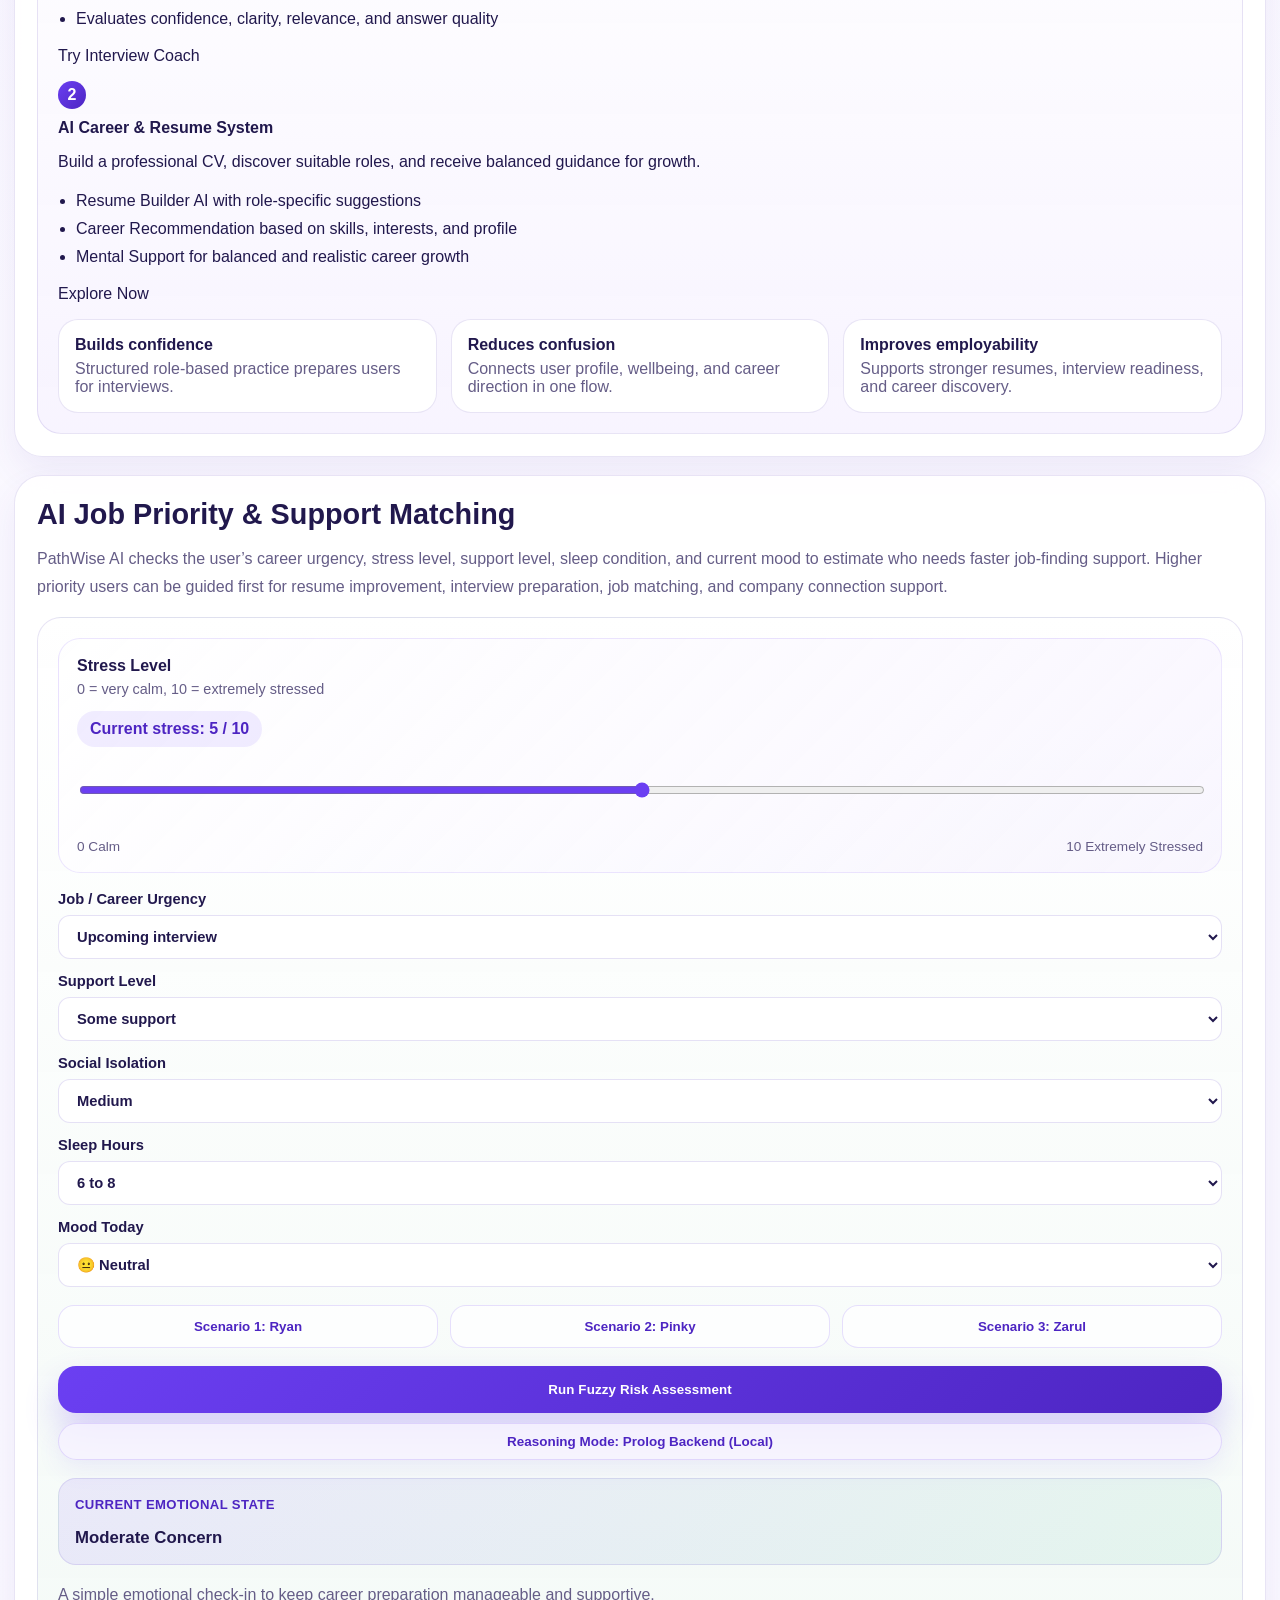
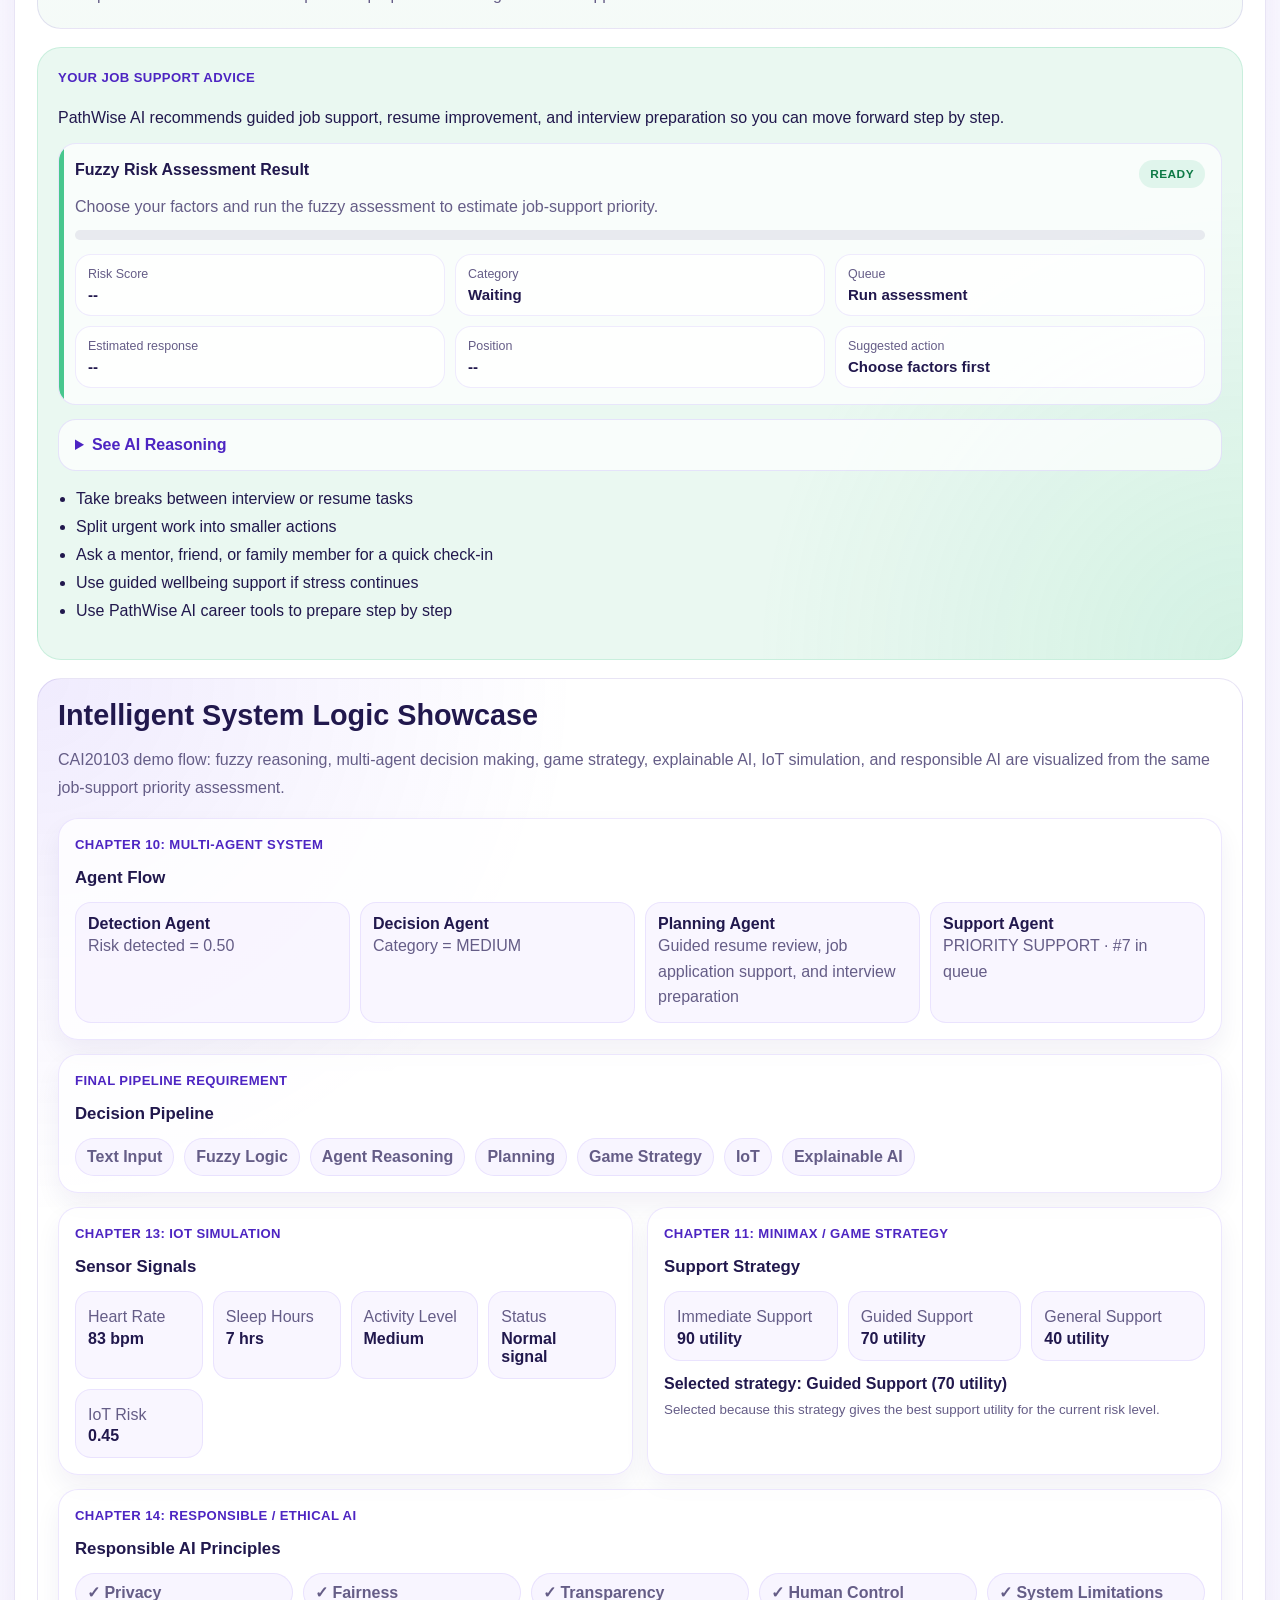
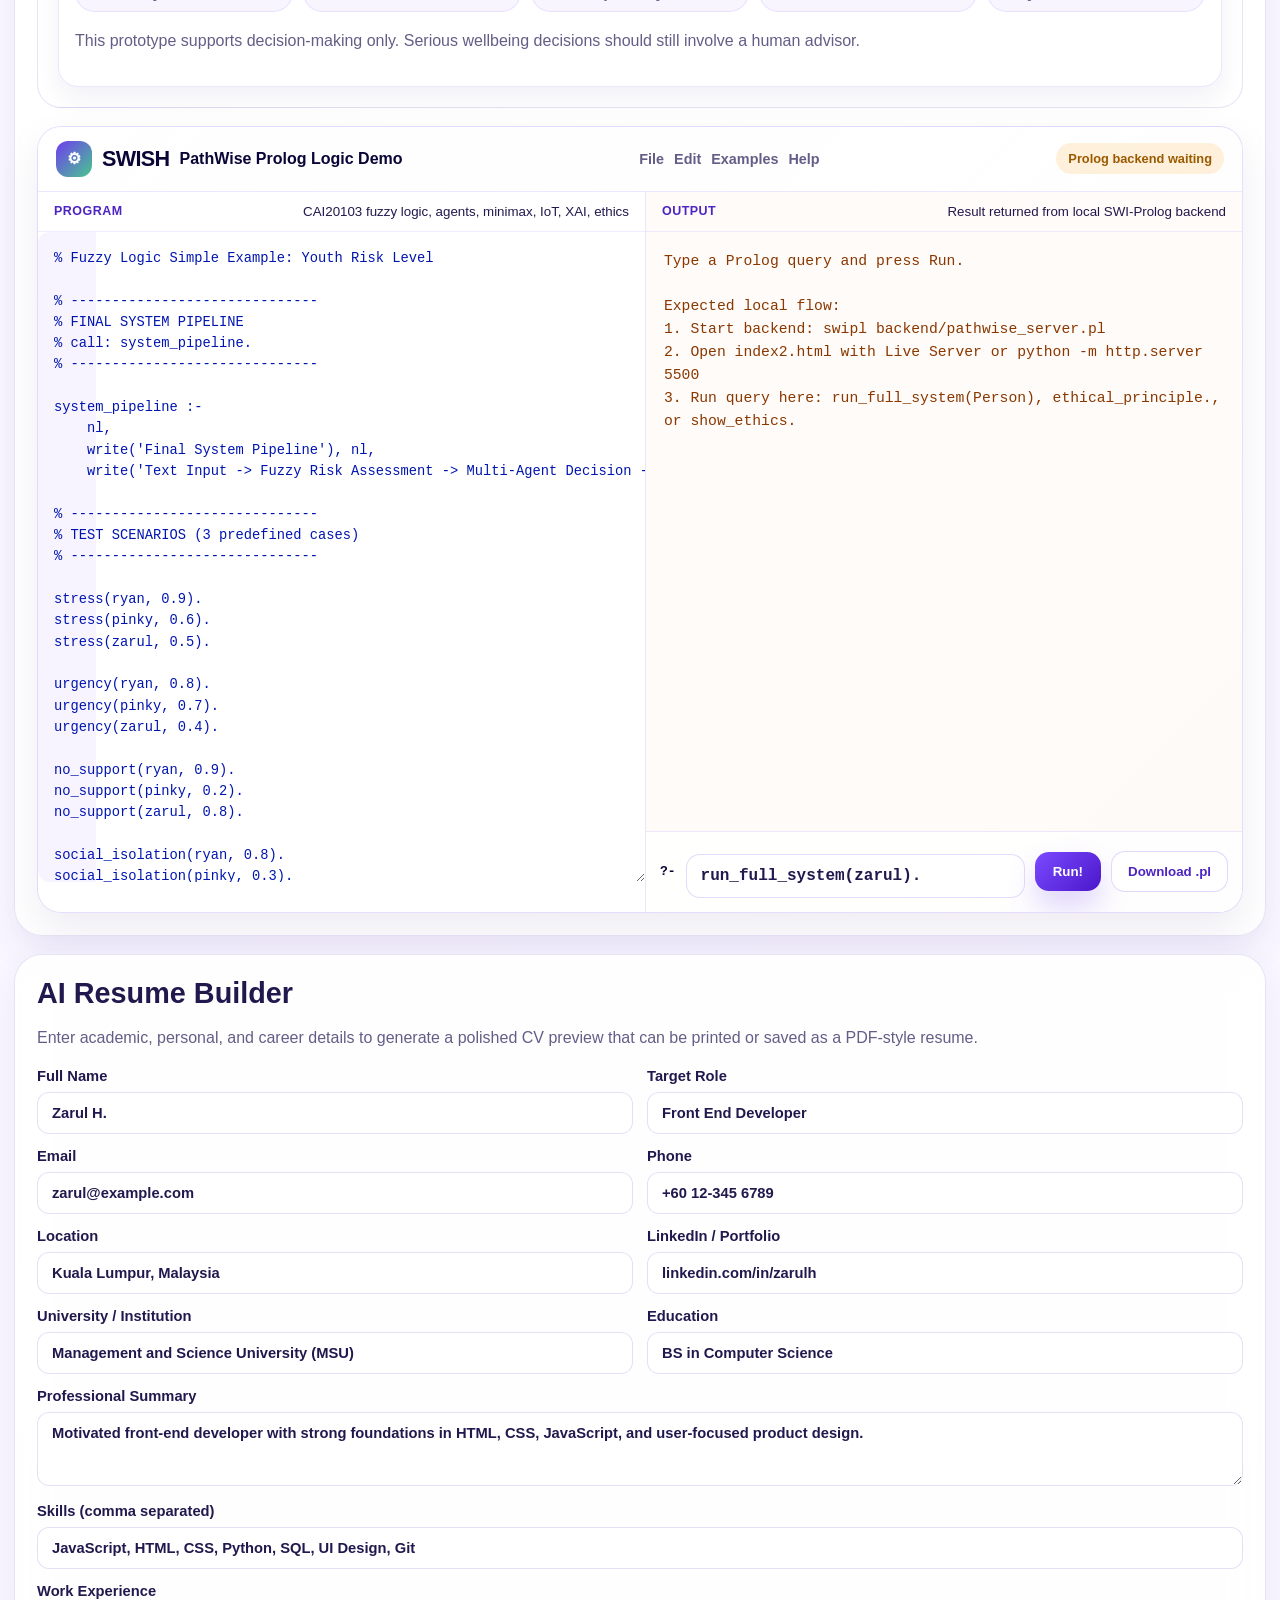
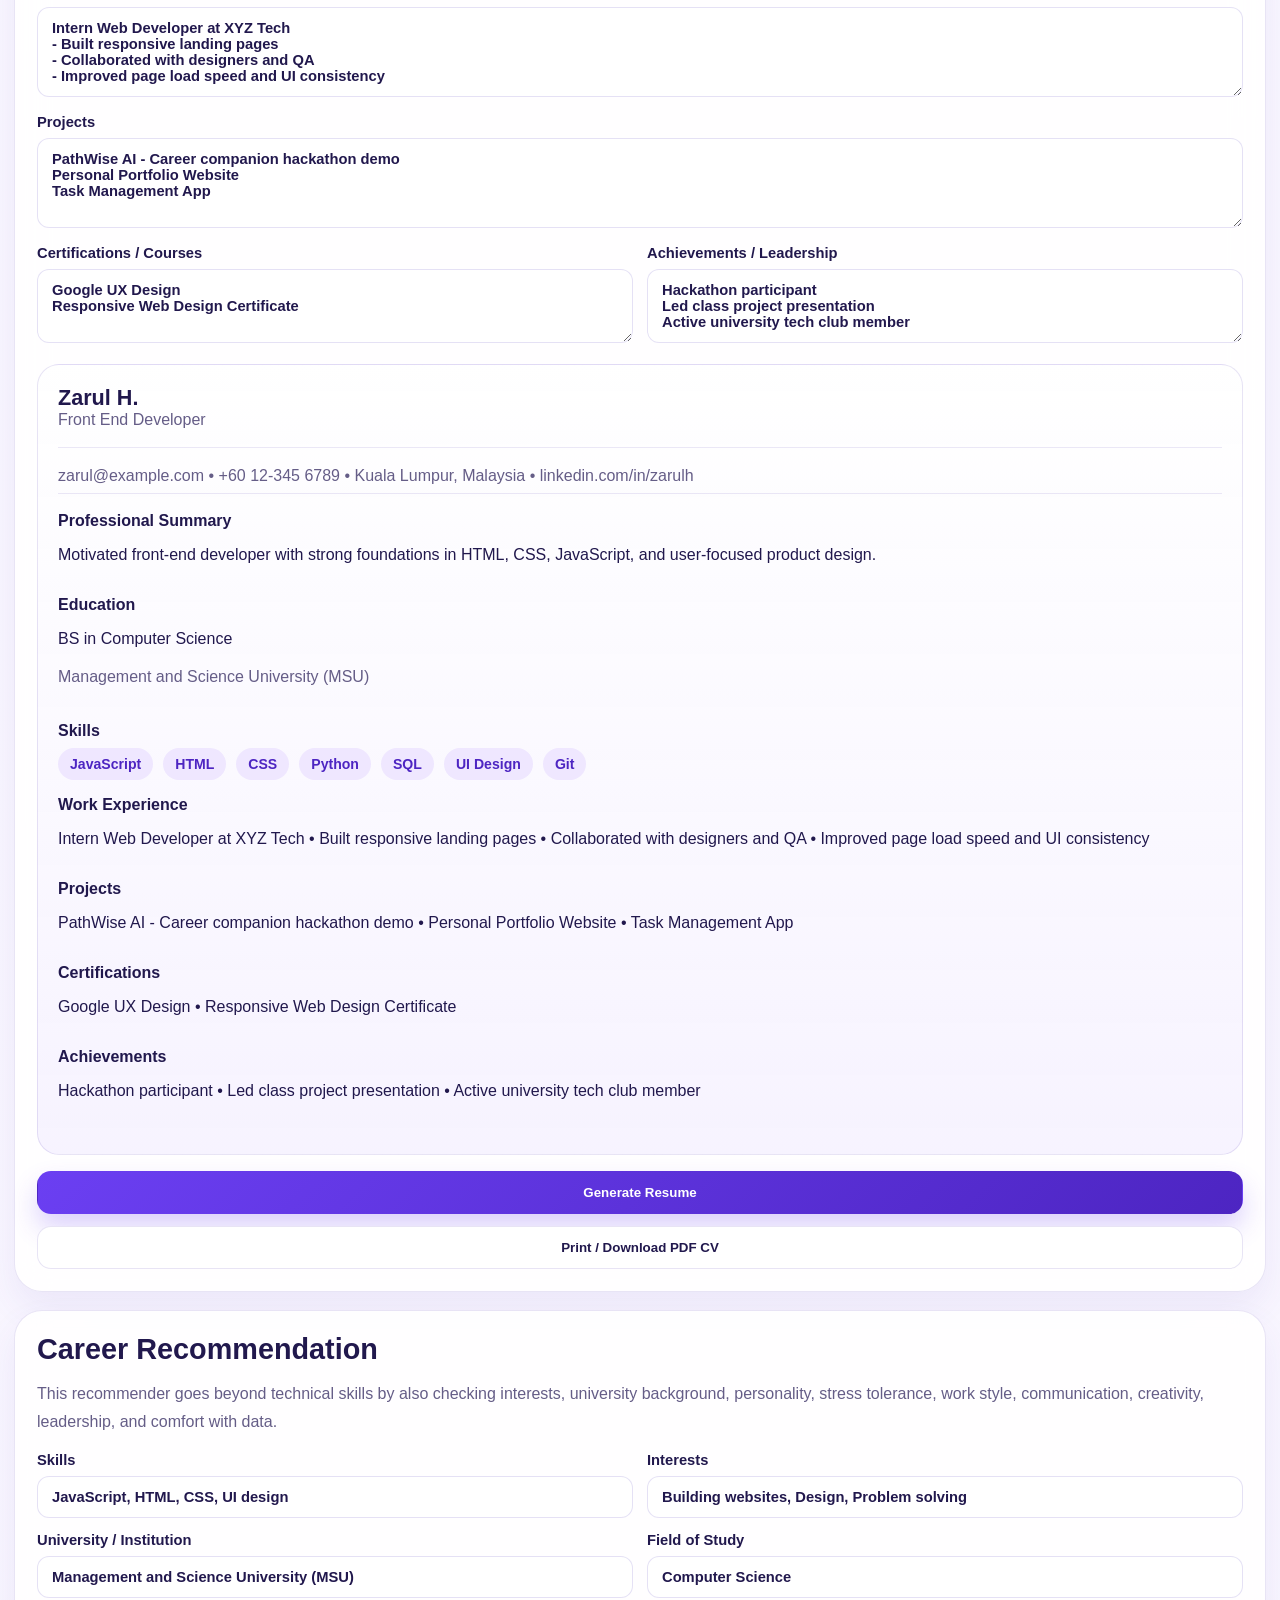
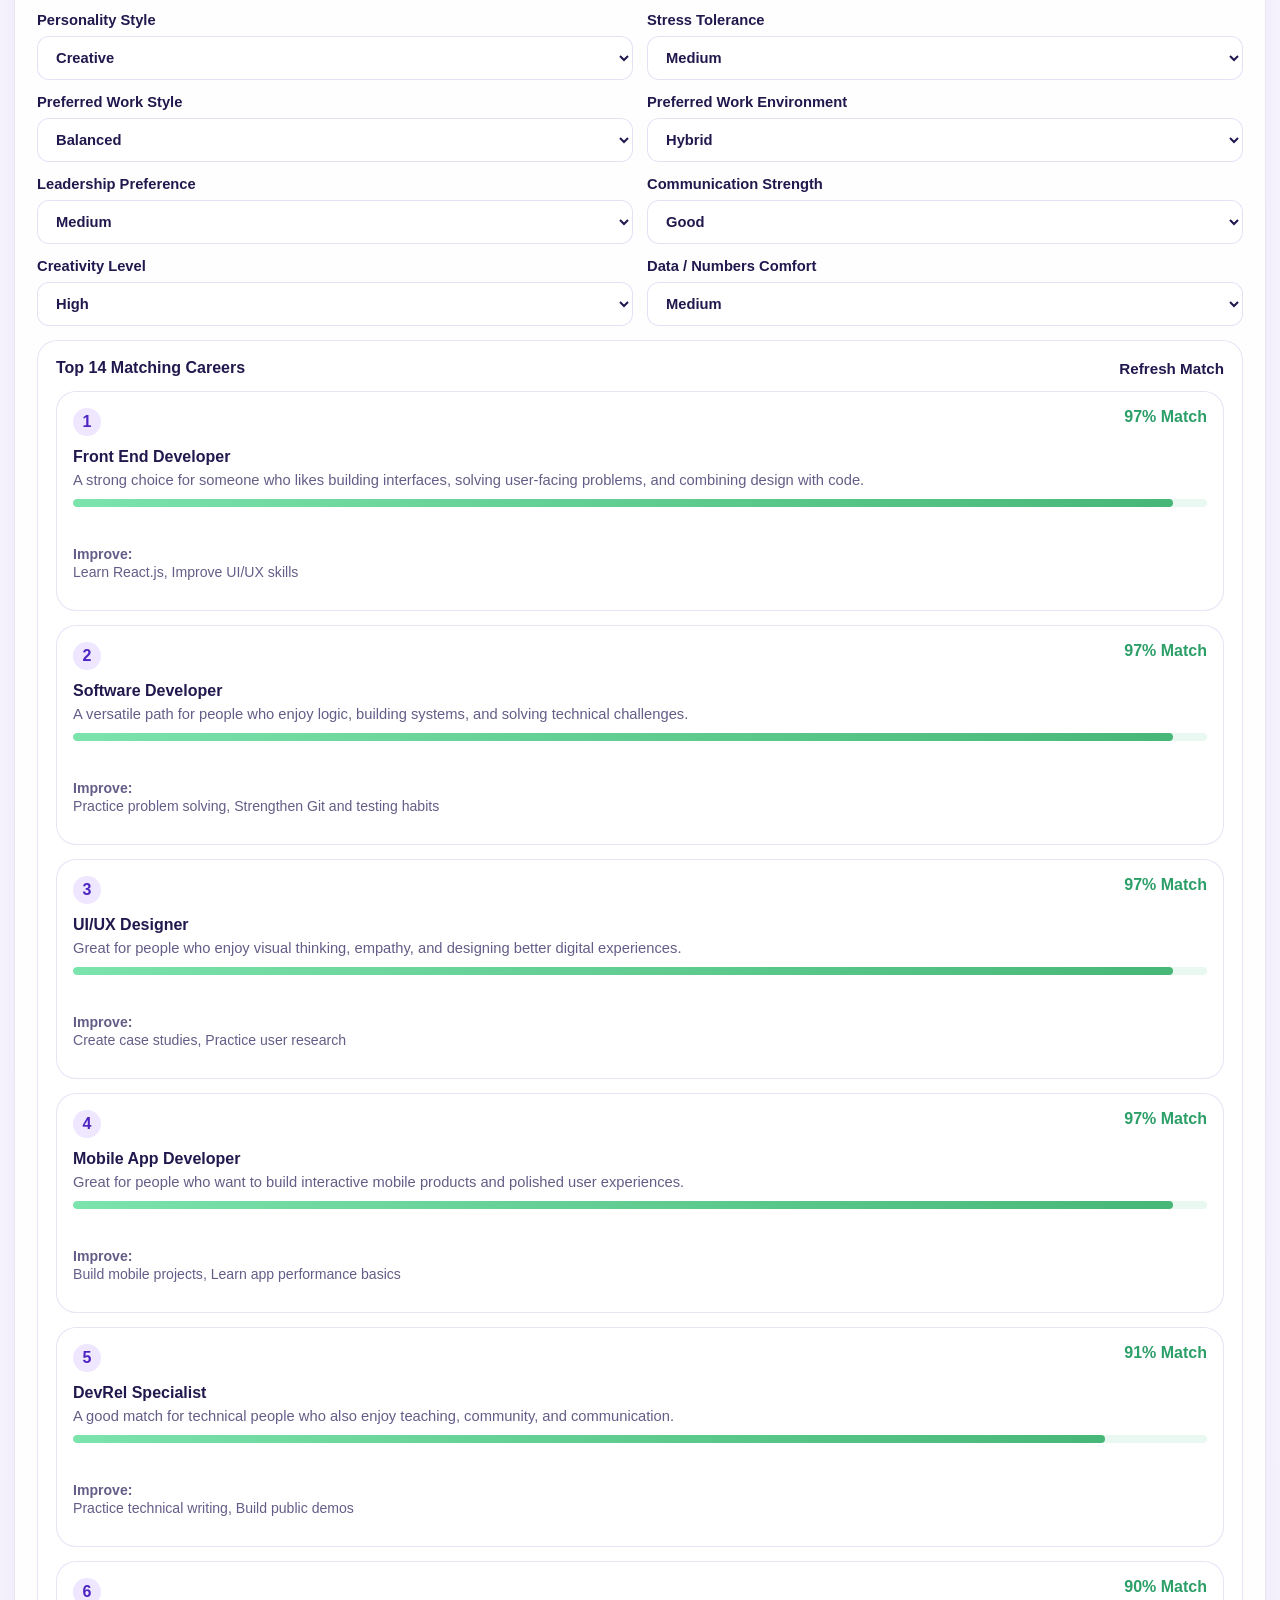
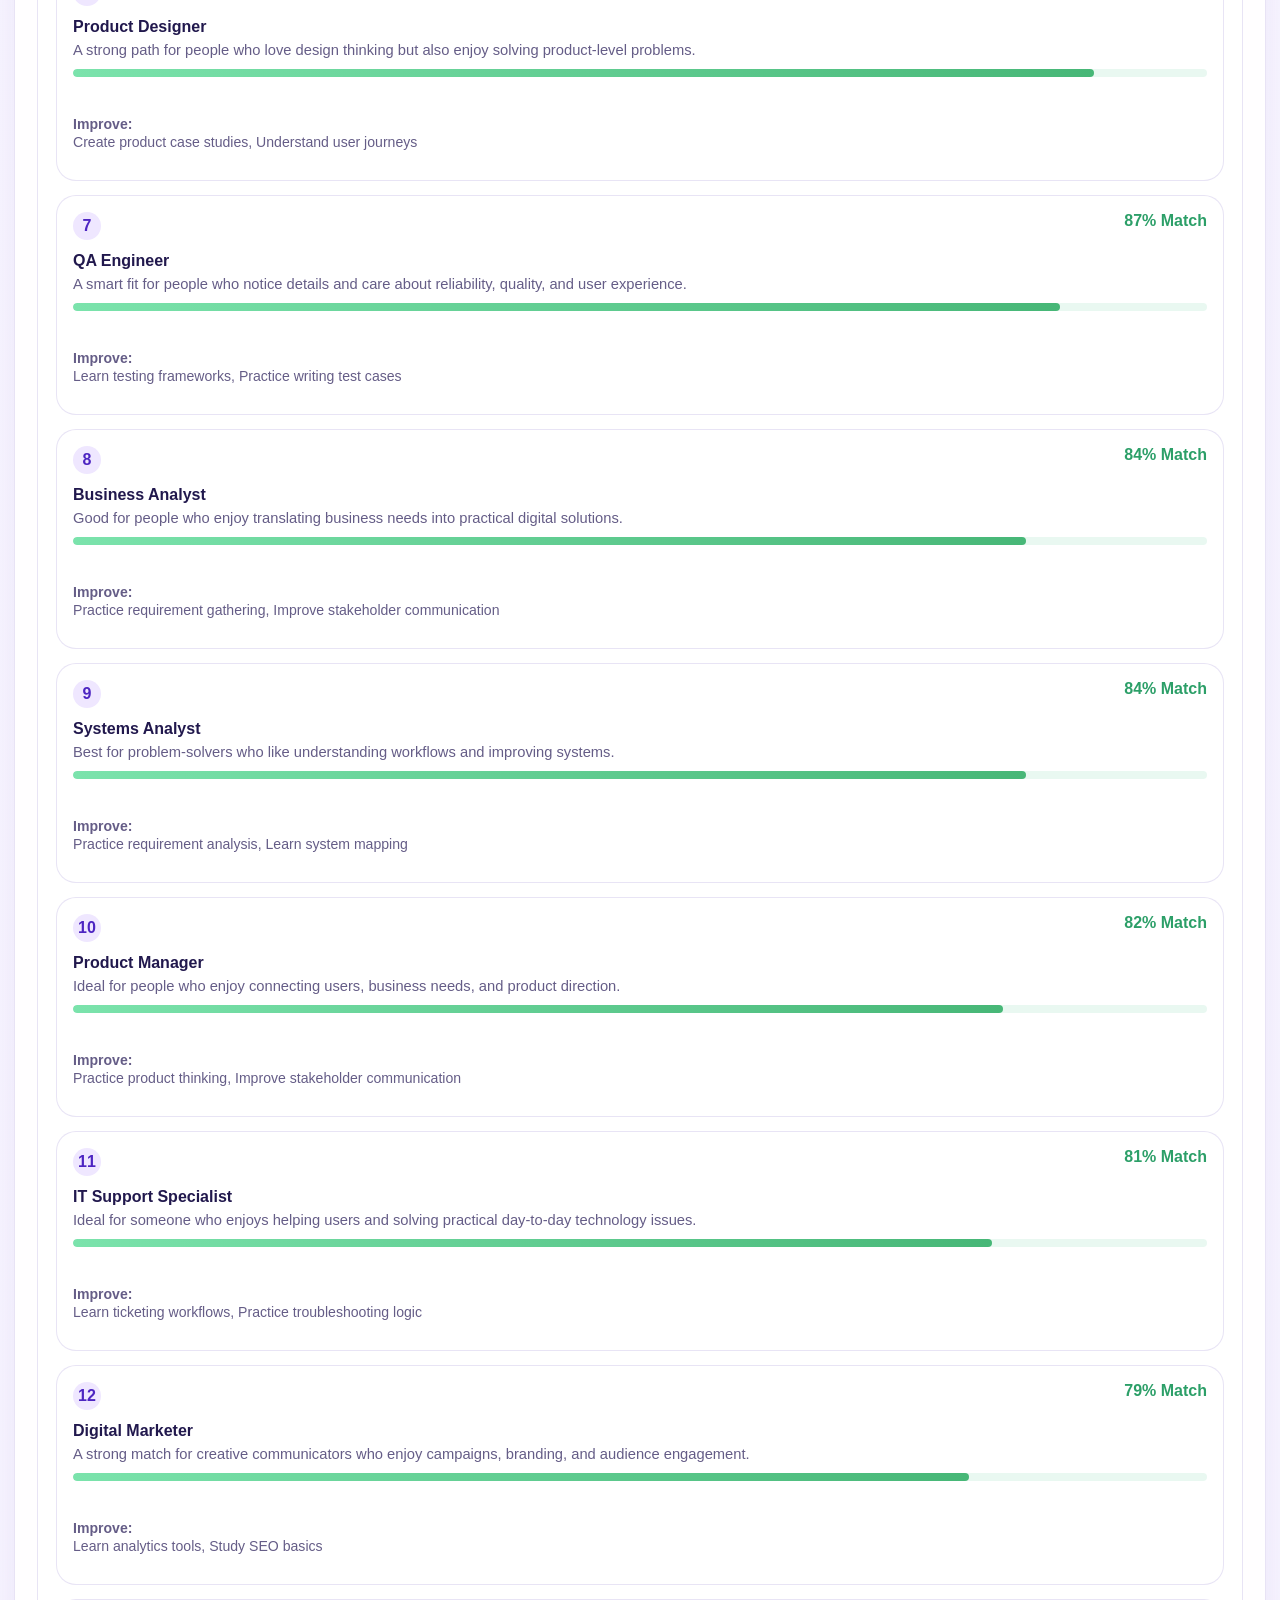
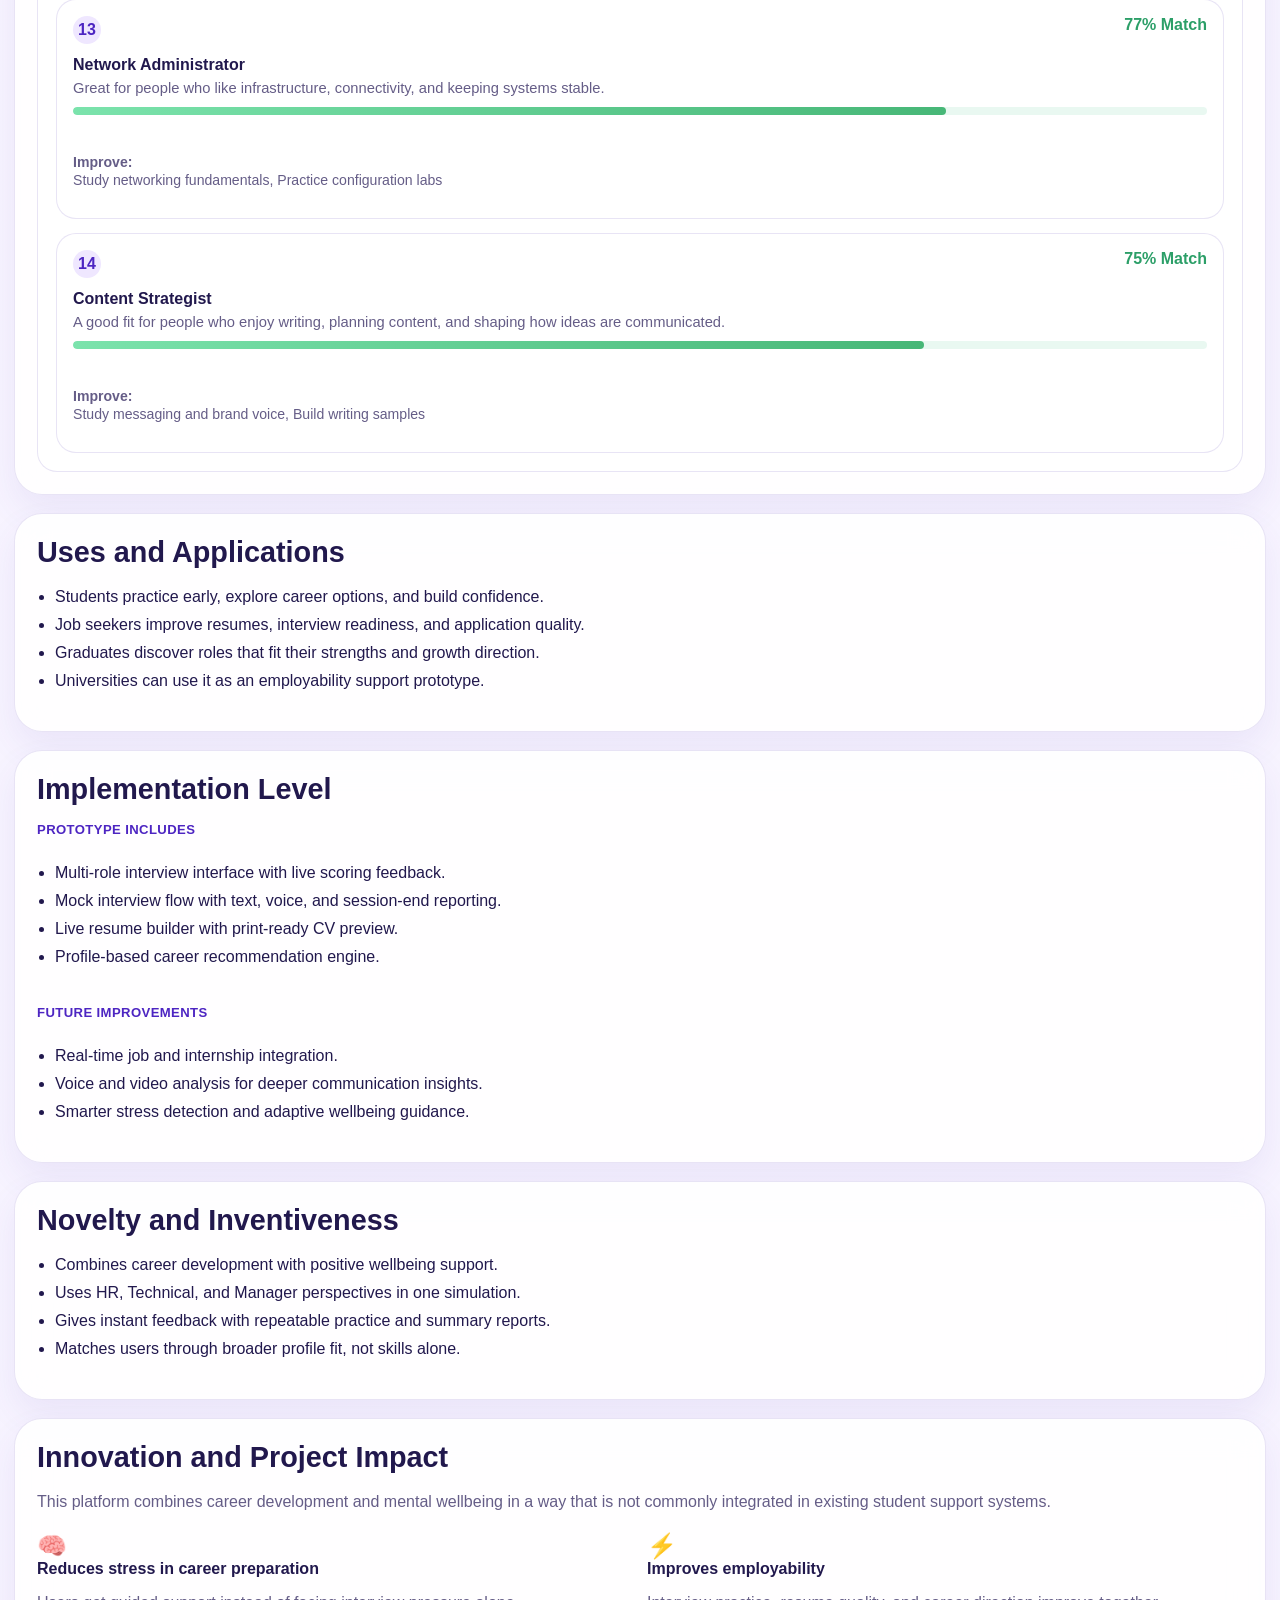
==== commit 95a13e5d: "Deploy Prolog demo as v2 homepage" ====
--- a/index.html
+++ b/index.html
@@ -3,8 +3,13 @@
   <head>
     <meta charset="UTF-8" />
     <meta name="viewport" content="width=device-width, initial-scale=1.0" />
+    <meta http-equiv="refresh" content="0; url=./index2.html" />
     <title>PathWise AI | Nextara</title>
+    <link rel="canonical" href="./index2.html" />
     <link rel="stylesheet" href="style.css" />
+    <script>
+      window.location.replace("./index2.html");
+    </script>
     <script defer src="script.js"></script>
   </head>
   <body>
@@ -453,6 +458,14 @@
                       <option value="friends">Friends support</option>
                       <option value="mentor">Mentor / lecturer support</option>
                       <option value="strong">Strong support system</option>
+                    </select>
+                  </label>
+                  <label>
+                    Social Isolation
+                    <select id="wellbeingIsolation">
+                      <option value="low">Low (friends/family available)</option>
+                      <option value="medium" selected>Medium</option>
+                      <option value="high">High (mostly alone)</option>
                     </select>
                   </label>
                   <label>
@@ -485,6 +498,11 @@
                     </select>
                   </label>
                 </div>
+                <div class="scenario-actions" aria-label="Demo scenarios">
+                  <button class="scenario-btn" type="button" data-scenario="ryan">Scenario 1: Ryan</button>
+                  <button class="scenario-btn" type="button" data-scenario="pinky">Scenario 2: Pinky</button>
+                  <button class="scenario-btn" type="button" data-scenario="zarul">Scenario 3: Zarul</button>
+                </div>
                 <button class="fuzzy-submit-btn" id="runFuzzyAssessmentBtn" type="button">
                   Run Fuzzy Risk Assessment
                 </button>
@@ -501,7 +519,9 @@
                     <span>&#10003; Stress level received</span>
                     <span>&#10003; Job urgency checked</span>
                     <span>&#10003; Support level reviewed</span>
+                    <span>&#10003; Social isolation reviewed</span>
                     <span>&#10003; Sleep and mood considered</span>
+                    <span>&#10003; IoT signal simulated</span>
                     <span>&#10003; Fuzzy logic rules applied</span>
                   </div>
                   <p>Applying fuzzy logic rules...</p>
@@ -564,13 +584,23 @@
                       <span>Stress: <strong id="reasonStress">0.6</strong></span>
                       <span>Urgency: <strong id="reasonUrgency">0.9</strong></span>
                       <span>Support: <strong id="reasonSupport">0.5</strong></span>
+                      <span>Social Isolation: <strong id="reasonIsolation">0.5</strong></span>
                       <span>Sleep risk: <strong id="reasonSleep">0.3</strong></span>
                       <span>Mood risk: <strong id="reasonEnergy">0.5</strong></span>
+                      <span>IoT Risk: <strong id="reasonIotRisk">0.3</strong></span>
                       <span>Rule: <strong id="reasonRule">IF stress HIGH AND urgency HIGH THEN risk HIGH</strong></span>
                       <span>Fuzzy: <strong id="reasonFuzzy">min(0.6,0.9)=0.6</strong></span>
                       <span>Final: <strong id="reasonFinal">max(0.6,0.5)=0.6</strong></span>
                       <span>Category: <strong id="reasonCategory">MEDIUM</strong></span>
-                    </div>
+                      <span>Queue: <strong id="reasonQueue">PRIORITY SUPPORT</strong></span>
+                      <span>Estimated Response: <strong id="reasonWait">12-24 hrs</strong></span>
+                      <span>Suggested Action: <strong id="reasonAction">Guided support</strong></span>
+                    </div>
+                    <p class="reason-explain" id="reasonExplain">
+                      Based on the given stress, urgency, support, social isolation,
+                      sleep, mood, and IoT signals, the system explains why this queue
+                      was selected.
+                    </p>
                     <pre><code>high_risk(Person,Degree):-
 stress(Person,S),
 urgency(Person,U),
@@ -579,9 +609,10 @@
 final_risk(Person,FinalDegree):-
     high_risk(Person,D1),
     support_risk(Person,D2),
-    sleep_risk(Person,D3),
-    mood_risk(Person,D4),
-    FinalDegree is max(D1,max(D2,max(D3,D4))).</code></pre>
+    isolation_risk(Person,D3),
+    sleep_risk(Person,D4),
+    mood_risk(Person,D5),
+    FinalDegree is max(D1,max(D2,max(D3,max(D4,D5)))).</code></pre>
                     <small>This is a frontend demo showing how fuzzy logic reasoning can be represented in a real user interface.</small>
                   </details>
                   <ul class="bullet-list compact" id="wellbeingTips">
@@ -593,12 +624,98 @@
                 </div>
               </div>
             </div>
+            <div class="intelligent-showcase" id="logic-showcase">
+              <div class="section-title">
+                <h3>Intelligent System Logic Showcase</h3>
+              </div>
+              <p class="section-lead">
+                CAI20103 demo flow: fuzzy reasoning, multi-agent decision making,
+                game strategy, explainable AI, IoT simulation, and responsible AI
+                are visualized from the same job-support priority assessment.
+              </p>
+
+              <div class="intelligent-showcase-grid">
+                <div class="logic-card agent-card">
+                  <span class="mini-label">Chapter 10: Multi-Agent System</span>
+                  <h4>Agent Flow</h4>
+                  <div class="agent-flow">
+                    <div>
+                      <strong>Detection Agent</strong>
+                      <span id="agentDetection">Risk detected = --</span>
+                    </div>
+                    <div>
+                      <strong>Decision Agent</strong>
+                      <span id="agentDecision">Category = Waiting</span>
+                    </div>
+                    <div>
+                      <strong>Planning Agent</strong>
+                      <span id="agentPlanning">Plan = Run assessment</span>
+                    </div>
+                    <div>
+                      <strong>Support Agent</strong>
+                      <span id="agentSupport">Queue = --</span>
+                    </div>
+                  </div>
+                </div>
+
+                <div class="logic-card pipeline-card">
+                  <span class="mini-label">Final Pipeline Requirement</span>
+                  <h4>Decision Pipeline</h4>
+                  <div class="pipeline-steps">
+                    <span data-pipeline-step="text">Text Input</span>
+                    <span data-pipeline-step="fuzzy">Fuzzy Logic</span>
+                    <span data-pipeline-step="agent">Agent Reasoning</span>
+                    <span data-pipeline-step="planning">Planning</span>
+                    <span data-pipeline-step="minimax">Game Strategy</span>
+                    <span data-pipeline-step="iot">IoT</span>
+                    <span data-pipeline-step="xai">Explainable AI</span>
+                  </div>
+                </div>
+
+                <div class="logic-card iot-card">
+                  <span class="mini-label">Chapter 13: IoT Simulation</span>
+                  <h4>Sensor Signals</h4>
+                  <div class="iot-grid">
+                    <div><span>Heart Rate</span><strong id="iotHeartRate">82 bpm</strong></div>
+                    <div><span>Sleep Hours</span><strong id="iotSleepHours">7 hrs</strong></div>
+                    <div><span>Activity Level</span><strong id="iotActivity">Medium</strong></div>
+                    <div><span>Status</span><strong id="iotStatus">Normal</strong></div>
+                    <div><span>IoT Risk</span><strong id="iotRisk">0.30</strong></div>
+                  </div>
+                </div>
+
+                <div class="logic-card minimax-card">
+                  <span class="mini-label">Chapter 11: Minimax / Game Strategy</span>
+                  <h4>Support Strategy</h4>
+                  <div class="utility-list">
+                    <div><span>Immediate Support</span><strong>90 utility</strong></div>
+                    <div><span>Guided Support</span><strong>70 utility</strong></div>
+                    <div><span>General Support</span><strong>40 utility</strong></div>
+                  </div>
+                  <p><strong id="minimaxStrategy">Selected strategy: Waiting</strong></p>
+                  <small id="minimaxReason">Selected after the fuzzy risk score is calculated.</small>
+                </div>
+
+                <div class="logic-card ethics-card">
+                  <span class="mini-label">Chapter 14: Responsible / Ethical AI</span>
+                  <h4>Responsible AI Principles</h4>
+                  <div class="ethics-list">
+                    <span>&#10003; Privacy</span>
+                    <span>&#10003; Fairness</span>
+                    <span>&#10003; Transparency</span>
+                    <span>&#10003; Human Control</span>
+                    <span>&#10003; System Limitations</span>
+                  </div>
+                  <p>This prototype supports decision-making only. Serious wellbeing decisions should still involve a human advisor.</p>
+                </div>
+              </div>
+            </div>
             <div class="wellbeing-modal hidden" id="wellbeingAssessmentModal" aria-hidden="true">
               <button class="wellbeing-modal-backdrop" id="wellbeingModalBackdrop" type="button" aria-label="Close assessment result"></button>
               <div class="wellbeing-modal-dialog" role="dialog" aria-modal="true" aria-labelledby="wellbeingModalTitle">
                 <span class="eyebrow">Assessment Complete</span>
                 <h3 id="wellbeingModalTitle">Your fuzzy risk level: <span id="modalRiskCategory">LOW</span></h3>
-                <p>Queue: <strong id="modalQueue">STANDARD JOB SUPPORT</strong></p>
+                <p>Queue: <strong id="modalQueue">STANDARD SUPPORT</strong></p>
                 <p>Estimated support: <strong id="modalWait">2-3 days</strong></p>
                 <p>Position: <strong id="modalPosition">#18 in queue</strong></p>
                 <p>PathWise AI will use this priority level to decide how quickly the user should receive AI job-matching, resume, interview, and company connection support.</p>
